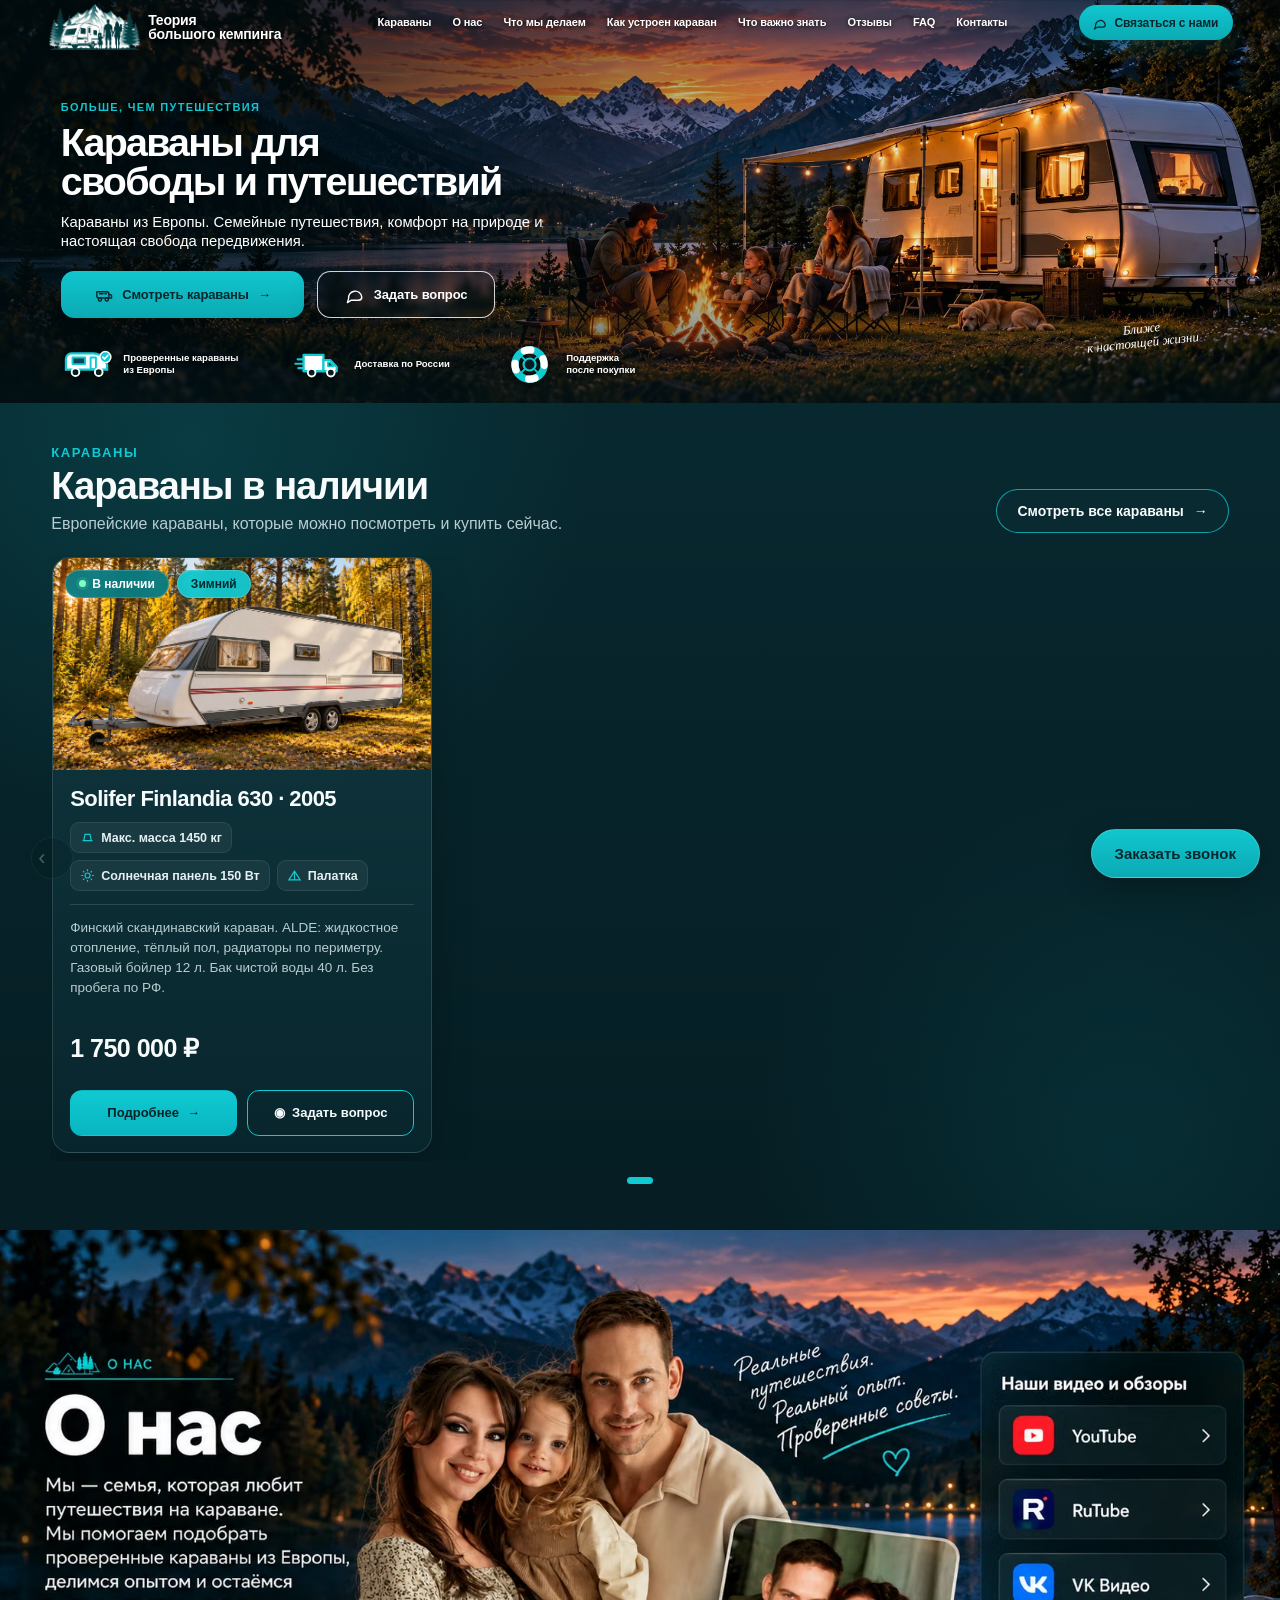
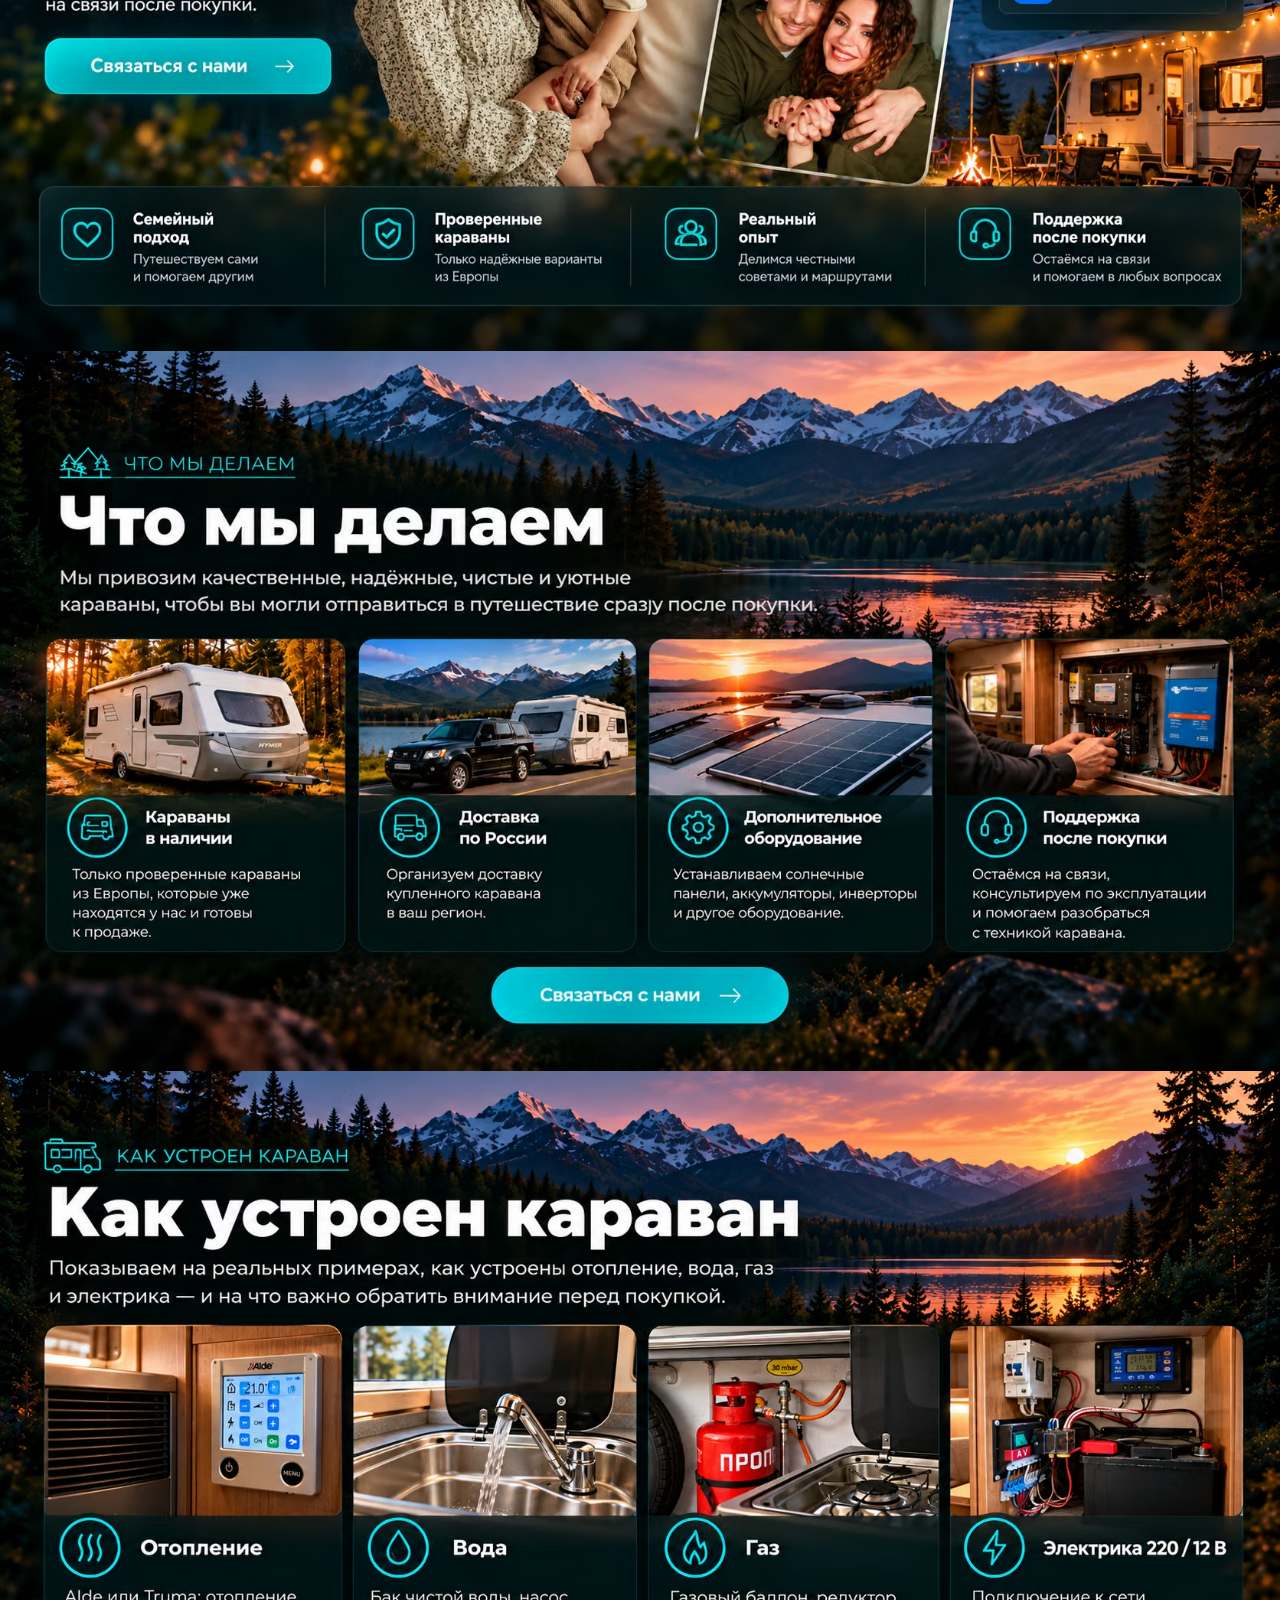
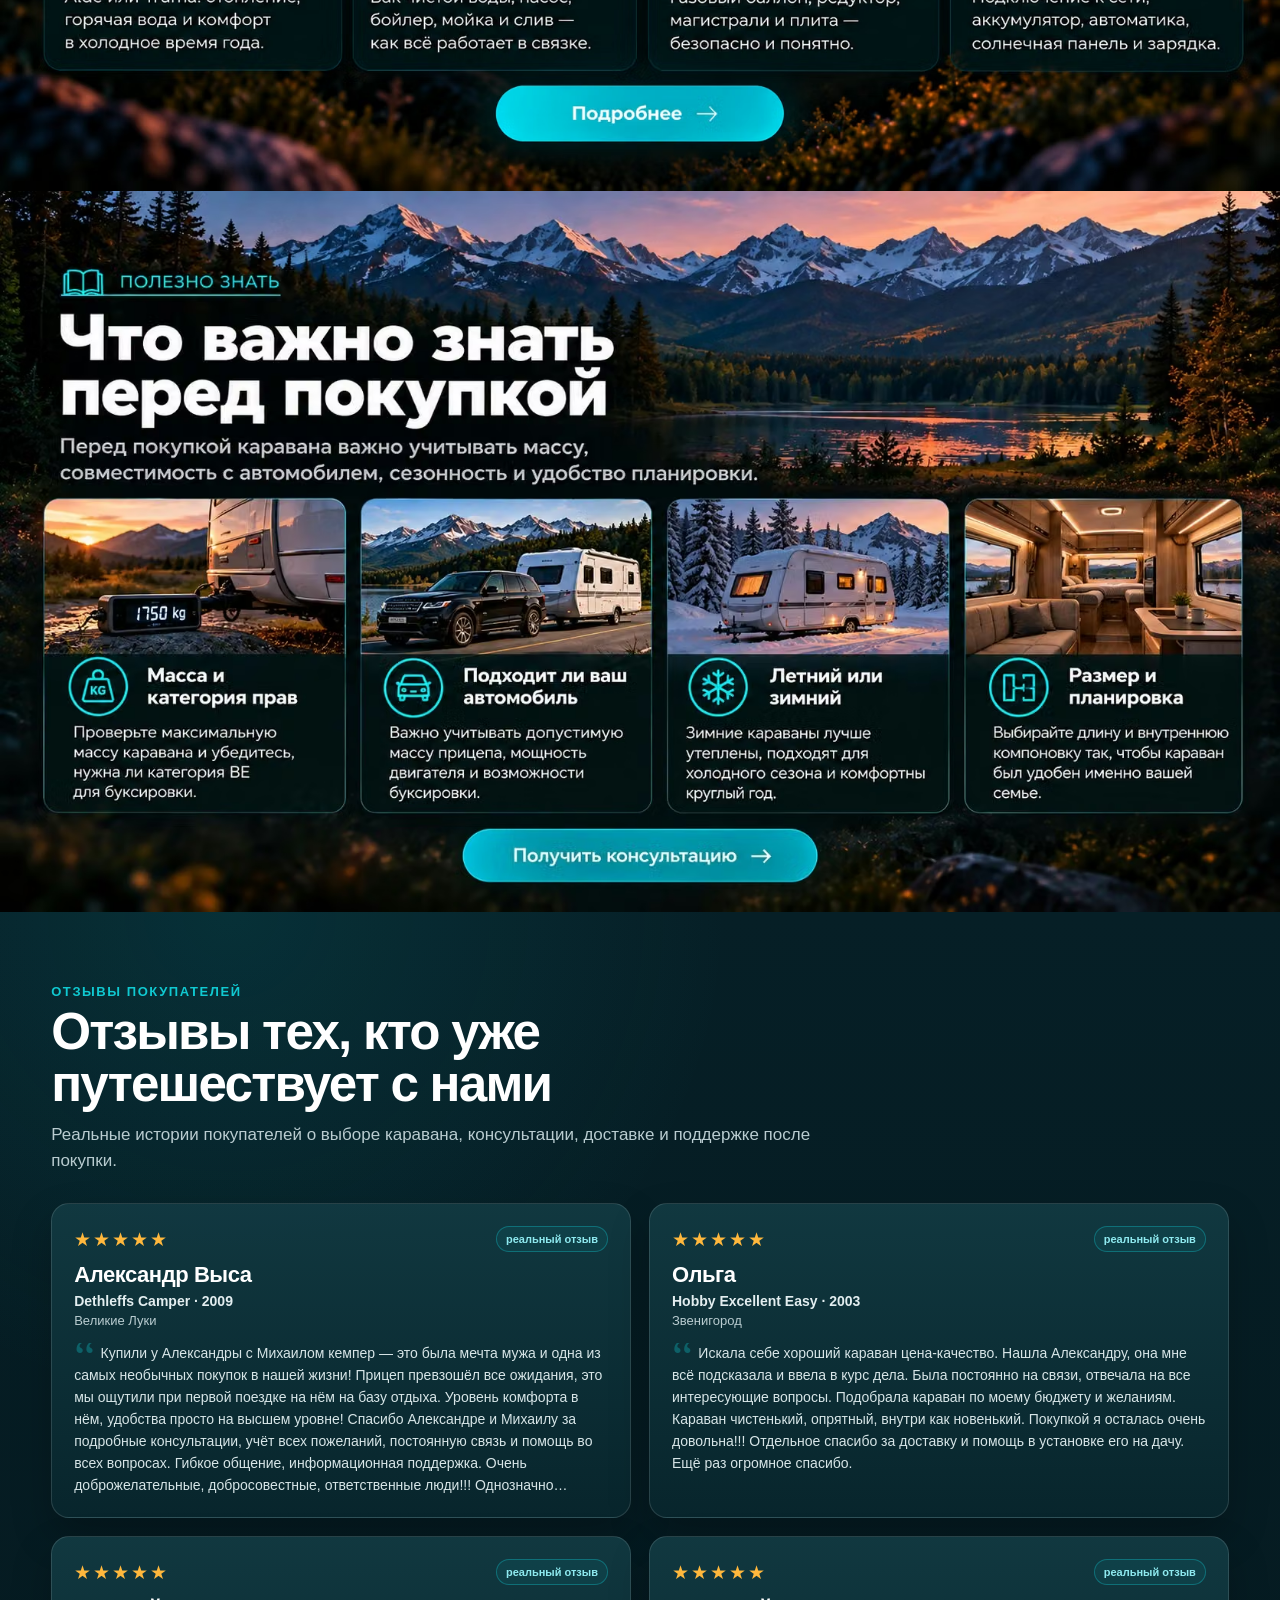
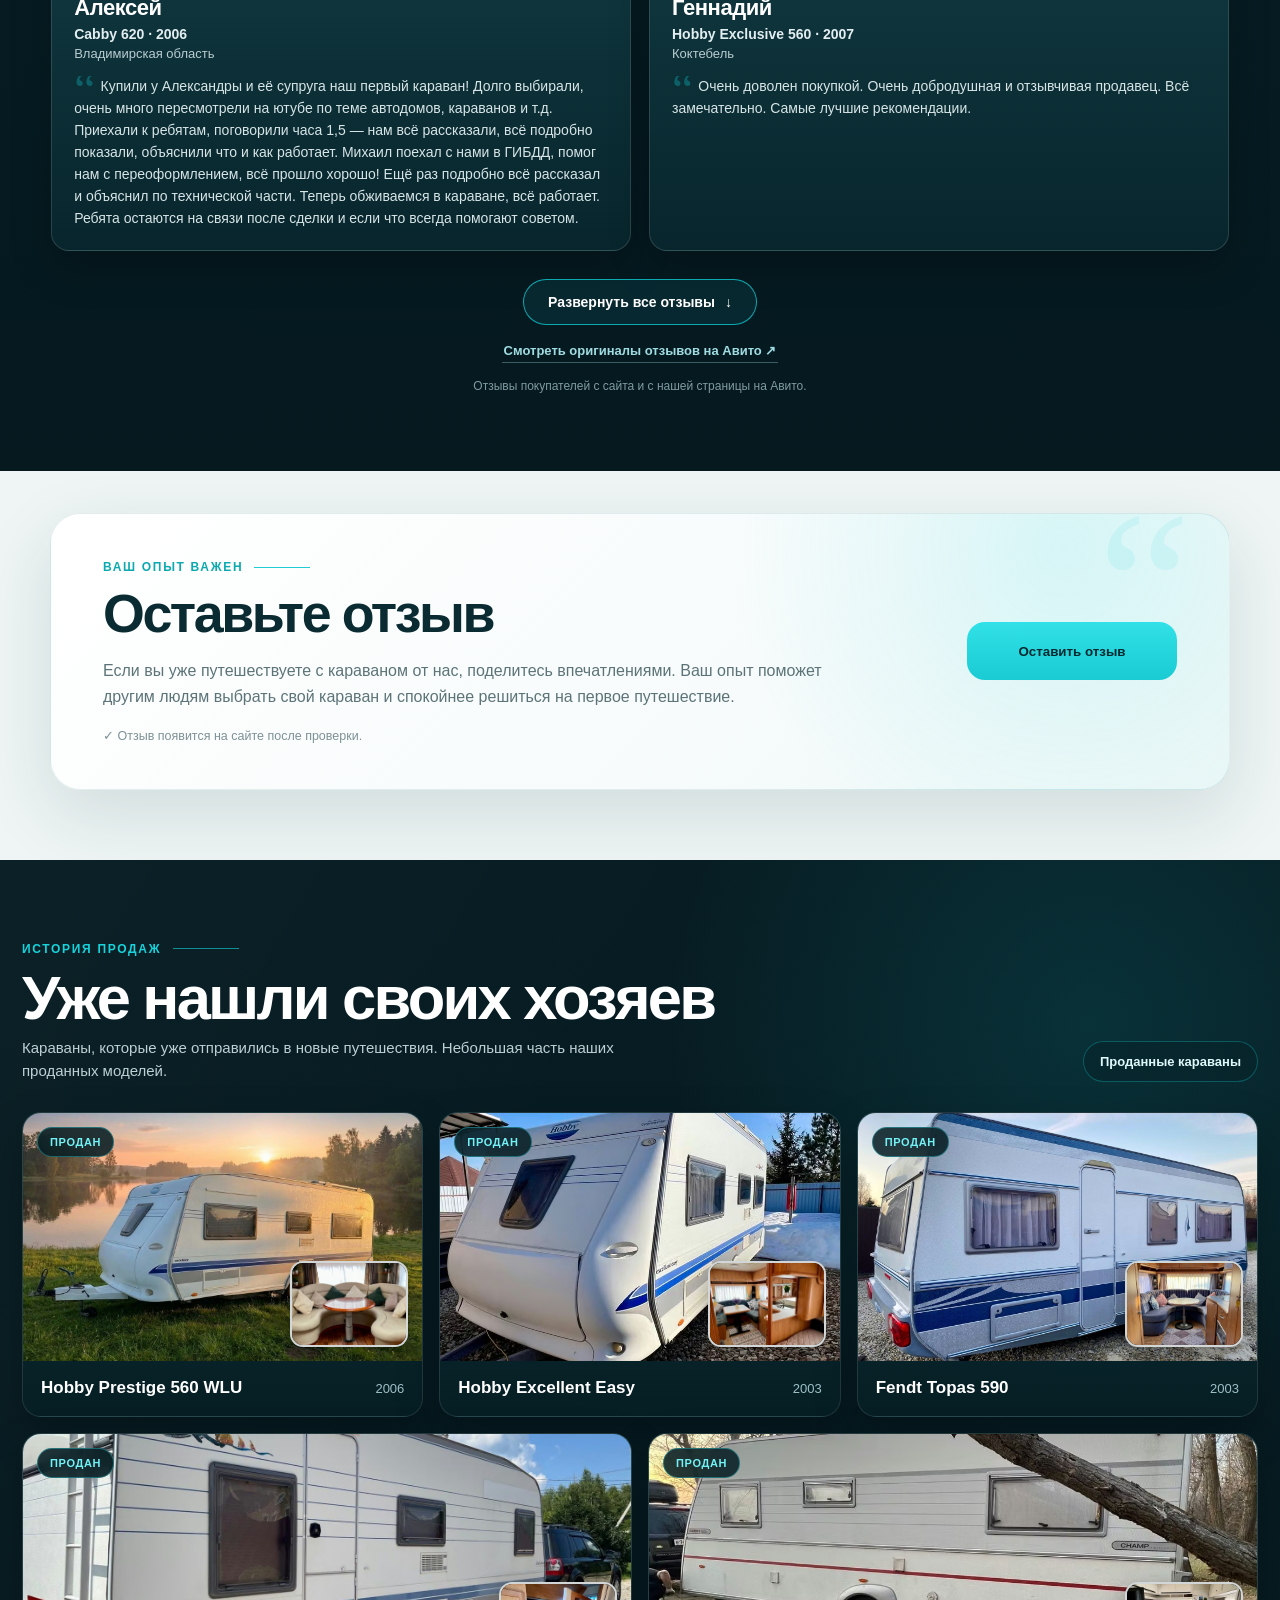
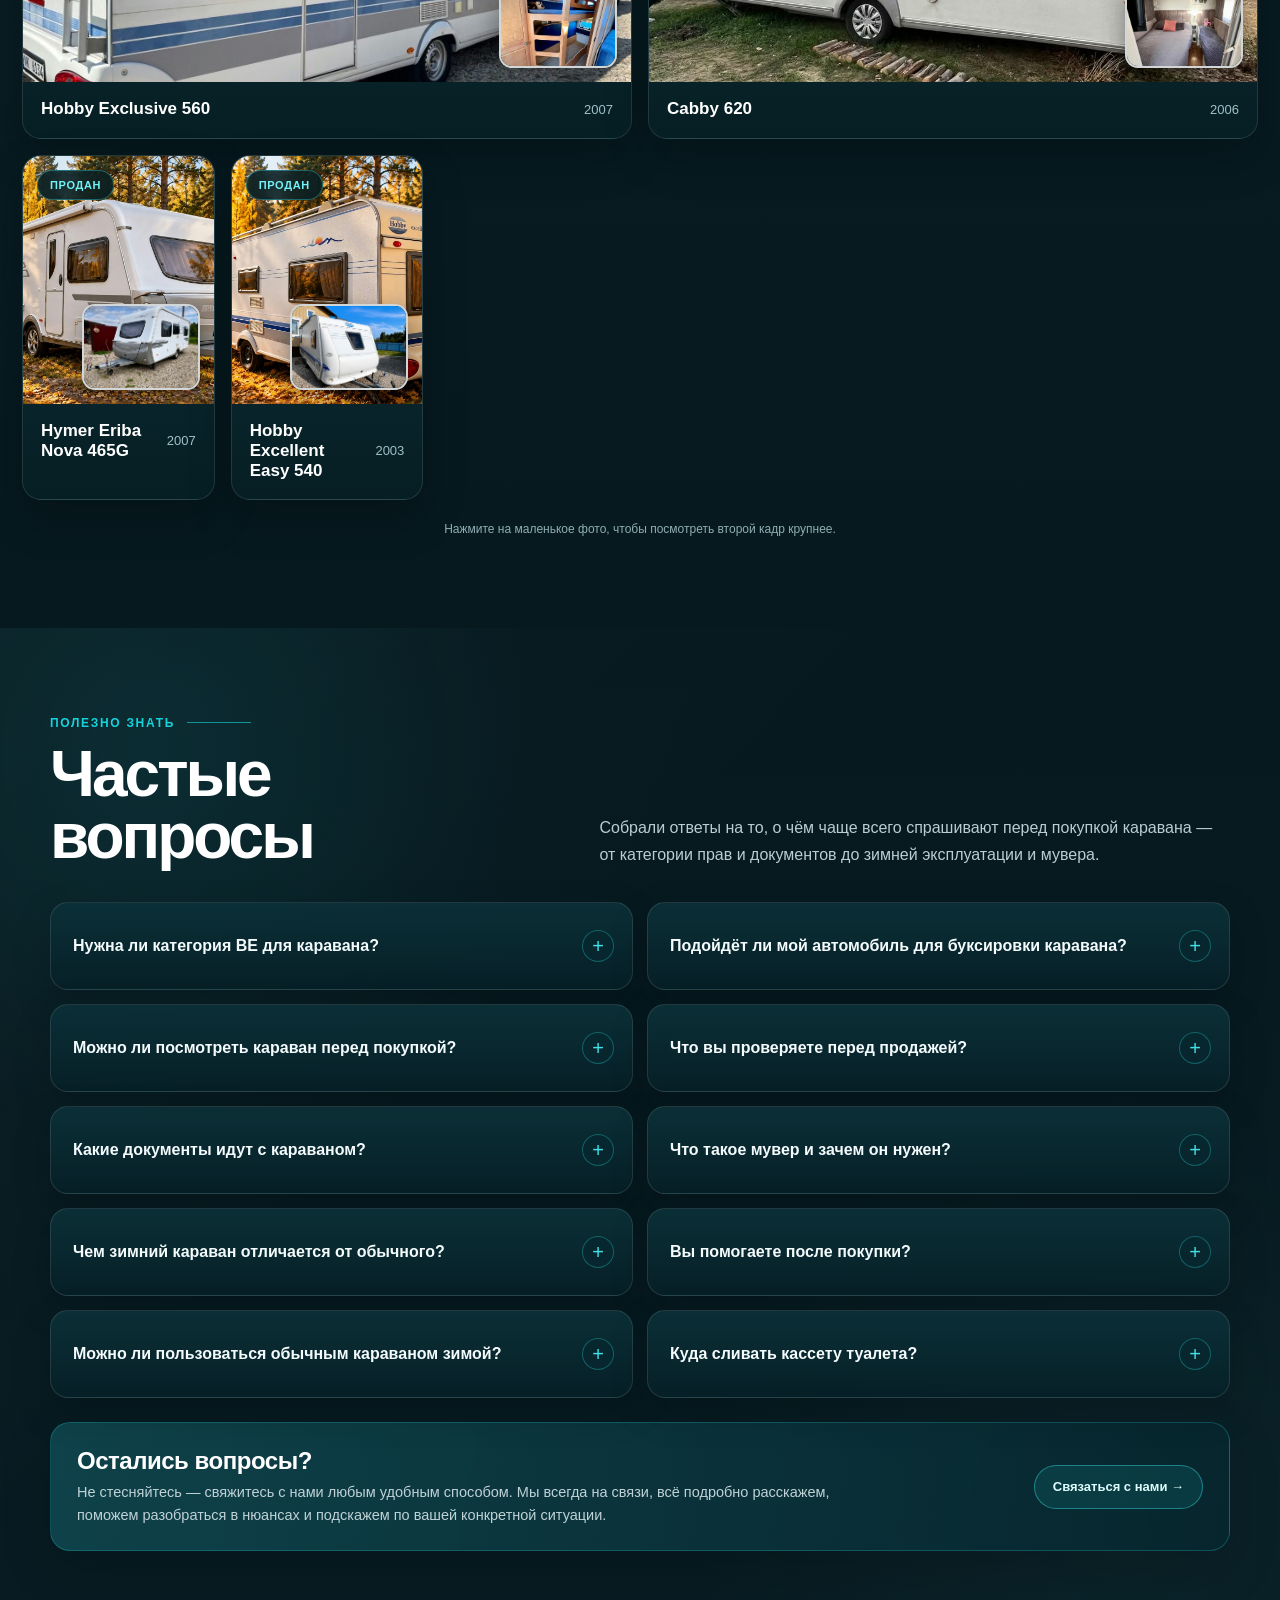
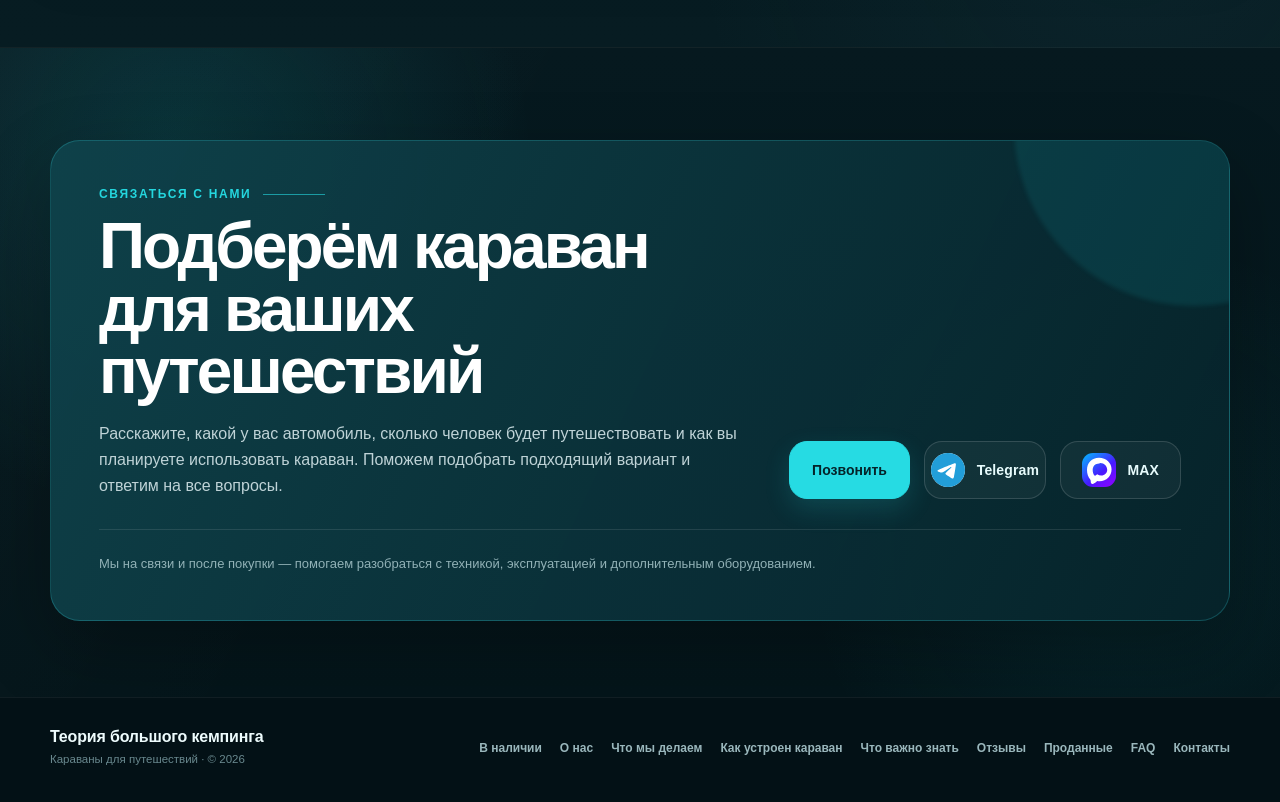
==== index.html @ f8da9018 "Show recently sold Hobby and Hymer in sold caravan gallery" ====
<!DOCTYPE html>

<html lang="ru">
<head>
  
<!-- Yandex.Metrika counter -->
<script type="text/javascript">
(function(m,e,t,r,i,k,a){
    m[i]=m[i]||function(){(m[i].a=m[i].a||[]).push(arguments)};
    m[i].l=1*new Date();
    for (var j = 0; j < document.scripts.length; j++) {
        if (document.scripts[j].src === r) { return; }
    }
    k=e.createElement(t);
    a=e.getElementsByTagName(t)[0];
    k.async=1;
    k.src=r;
    a.parentNode.insertBefore(k,a);
})(window, document, 'script',
'https://mc.webvisor.org/metrika/tag_ww.js?id=111944756', 'ym');

ym(111944756, 'init', {
    ssr: true,
    webvisor: true,
    clickmap: true,
    referrer: document.referrer,
    url: location.href,
    accurateTrackBounce: true,
    trackLinks: true
});
</script>
<noscript>
<div>
    <img src="https://mc.yandex.ru/watch/111944756"
         style="position:absolute; left:-9999px;" alt="" />
</div>
</noscript>
<!-- /Yandex.Metrika counter -->
<meta charset="utf-8"/>
<meta content="width=device-width, initial-scale=1" name="viewport"/>
<title>Теория большого кемпинга — караваны из Европы</title>
<style>

:root{
  --cyan:#11c6cf;
  --cyan-dark:#0baab3;
  --white:#ffffff;
  --ink:#06272d;
}
*{box-sizing:border-box}
html{scroll-behavior:smooth}
body{
  margin:0;
  background:#061b21;
  color:#fff;
  font-family:Arial,Helvetica,sans-serif;
}
.hero{
  position:relative;
  width:100%;
  aspect-ratio:1358/428;
  min-height:390px;
  overflow:hidden;
  background:
    linear-gradient(90deg,rgba(1,13,17,.73) 0%,rgba(1,13,17,.58) 28%,rgba(1,13,17,.24) 52%,rgba(1,13,17,.03) 76%),
    linear-gradient(180deg,rgba(1,12,16,.30) 0%,rgba(1,12,16,.01) 28%,rgba(1,12,16,.02) 69%,rgba(1,12,16,.60) 100%),
    url('assets-01/img_f44511586b824b17df58.avif') center 50% / cover no-repeat;
}
.hero::after{
  content:"";
  position:absolute;
  left:0;right:0;bottom:0;
  height:19%;
  pointer-events:none;
  background:linear-gradient(180deg,transparent,rgba(3,22,27,.36));
}
.stage{position:absolute;inset:0;z-index:1}

/* HEADER — geometry locked to the approved reference */
.brand{
  position:absolute;
  left:3.8%; top:1.1%;
  width:19.8%; height:11.2%;
  display:flex; align-items:center;
  gap:.65vw;
  text-decoration:none; color:#fff;
}
.brand img{
  width:36%; height:100%;
  object-fit:contain;
  flex:0 0 auto;
  filter:drop-shadow(0 1px 3px rgba(0,0,0,.35));
}
.brand-copy{
  display:flex; flex-direction:column;
  justify-content:center;
  font-size:1.02vw;
  line-height:1.03;
  font-weight:800;
  letter-spacing:-.015em;
  text-shadow:0 1px 4px rgba(0,0,0,.8);
  white-space:nowrap;
}
.nav{
  position:absolute;
  left:29.5%; top:2.55%;
  width:49.2%; height:6%;
  display:flex; align-items:center; justify-content:space-between;
  gap:1.2vw;
}
.nav a{
  color:#fff;
  text-decoration:none;
  font-size:.75vw;
  line-height:1;
  font-weight:700;
  white-space:nowrap;
  text-shadow:0 1px 4px rgba(0,0,0,.78);
}
.nav a:hover{color:var(--cyan)}
.top-contact{
  position:absolute;
  right:3.7%; top:1.3%;
  min-width:12.0%; height:8.7%;
  padding:0 1.2vw;
  border-radius:999px;
  display:flex; align-items:center; justify-content:center;
  gap:.55vw;
  background:linear-gradient(180deg,var(--cyan),var(--cyan-dark));
  color:var(--ink);
  text-decoration:none;
  font-size:.78vw;
  font-weight:800;
  box-shadow:0 5px 16px rgba(17,198,207,.18);
}
.top-contact svg{width:1.05vw;height:1.05vw;stroke:currentColor;fill:none;stroke-width:2.1}

/* COPY */
.kicker{
  position:absolute;
  left:4.75%; top:25.1%;
  color:var(--cyan);
  font-size:.86vw;
  font-weight:900;
  letter-spacing:.12em;
  text-transform:uppercase;
  text-shadow:0 1px 4px rgba(0,0,0,.6);
}
.title{
  position:absolute;
  left:4.75%; top:30.5%;
  width:43.8%;
  margin:0;
  color:#fff;
  font-size:3.08vw;
  line-height:.99;
  letter-spacing:-.045em;
  font-weight:900;
  text-shadow:0 2px 9px rgba(0,0,0,.53);
}
.subtitle{
  position:absolute;
  left:4.75%; top:52.7%;
  width:40.4%;
  margin:0;
  color:#fff;
  font-size:1.16vw;
  line-height:1.28;
  font-weight:500;
  text-shadow:0 1px 6px rgba(0,0,0,.78);
}
.actions{
  position:absolute;
  left:4.75%; top:67.3%;
  display:flex;
  align-items:center;
  gap:1.05vw;
}
.btn{
  height:11.9%; min-height:47px;
  display:flex; align-items:center; justify-content:center;
  gap:.72vw;
  border-radius:1.05vw;
  padding:0 1.45vw;
  font-size:.88vw;
  font-weight:800;
  text-decoration:none;
  white-space:nowrap;
}
.btn svg{width:1.50vw;height:1.50vw;stroke:currentColor;fill:none;stroke-width:1.75;stroke-linecap:round;stroke-linejoin:round}
.btn-primary{
  min-width:19.0vw;
  color:var(--ink);
  background:linear-gradient(180deg,var(--cyan),var(--cyan-dark));
  box-shadow:0 6px 17px rgba(17,198,207,.18);
}
.btn-secondary{
  min-width:13.9vw;
  color:#fff;
  border:1.5px solid rgba(255,255,255,.82);
  background:rgba(2,22,27,.22);
  backdrop-filter:blur(3px);
}

/* NOTE */
.note{
  position:absolute;
  right:4.25%; top:83.2%;
  transform:translateY(-50%) rotate(-6deg);
  width:13%;
  color:#fff;
  font-family:"Comic Sans MS","Segoe Print",cursive;
  font-style:italic;
  font-size:1.02vw;
  line-height:1.08;
  text-align:center;
  text-shadow:0 2px 6px rgba(0,0,0,.8);
}

/* BENEFITS — same visual language as approved mockup */
.perks{
  position:absolute;
  left:4.7%; bottom:4.7%;
  display:flex;
  align-items:center;
  gap:4.15vw;
  z-index:2;
}
.perk{
  display:flex;
  align-items:center;
  gap:.78vw;
}
.perk-icon{
  width:4.15vw; height:3.20vw;
  min-width:52px; min-height:40px;
  display:flex;
  align-items:center;
  justify-content:center;
  flex:0 0 auto;
}
.perk-icon img,.perk-icon svg{
  display:block;
  width:100%; height:100%;
  object-fit:contain;
  filter:drop-shadow(0 2px 5px rgba(0,0,0,.45));
}
.perk-text{
  color:#fff;
  font-size:.75vw;
  line-height:1.24;
  font-weight:700;
  white-space:nowrap;
  text-shadow:0 1px 5px rgba(0,0,0,.85);
}

/* Mobile is separate responsive composition, while preserving the same style. */
@media (max-width:900px){
  .hero{
    aspect-ratio:auto;
    min-height:720px;
    background:
      linear-gradient(90deg,rgba(1,13,17,.87) 0%,rgba(1,13,17,.72) 54%,rgba(1,13,17,.22) 100%),
      linear-gradient(180deg,rgba(1,12,16,.28),rgba(1,12,16,.05) 65%,rgba(1,12,16,.65)),
      url('assets-01/img_f44511586b824b17df58.avif') 68% center / auto 100% no-repeat;
  }
  .brand{left:5%;top:2%;width:59%;height:8%}
  .brand img{width:30%}
  .brand-copy{font-size:15px}
  .nav,.top-contact{display:none}
  .kicker{left:5%;top:18%;font-size:11px}
  .title{left:5%;top:23%;width:90%;font-size:42px;line-height:1.01}
  .subtitle{left:5%;top:42%;width:88%;font-size:16px;line-height:1.35}
  .actions{left:5%;top:56%;display:grid;gap:12px}
  .btn{width:300px;height:54px;border-radius:12px;font-size:14px}
  .btn svg{width:20px;height:20px}
  .perks,.note{display:none}
}


.stock-section{--bg:#08282f;--bg-deep:#051d23;--card:#10353d;--accent:#10c9d1;--accent-2:#08b5c0;--text:#f7fbfc;--muted:#b9ccd0;--line:rgba(255,255,255,.13);--radius:18px;position:relative;overflow:hidden;padding:42px 0 46px;background:radial-gradient(circle at 15% 5%,rgba(18,201,209,.12),transparent 30%),radial-gradient(circle at 88% 90%,rgba(18,201,209,.09),transparent 28%),linear-gradient(180deg,var(--bg),var(--bg-deep));color:var(--text)}
.stock-section .wrap{width:min(1380px,92vw);margin:0 auto}
.stock-section .section-head{display:flex;align-items:flex-end;justify-content:space-between;gap:24px;margin-bottom:22px}
.stock-section .eyebrow{font-size:13px;font-weight:800;letter-spacing:.12em;text-transform:uppercase;color:var(--accent);margin-bottom:6px}
.stock-section h2{margin:0;font-size:clamp(30px,3vw,46px);line-height:1.02;letter-spacing:-.03em}
.stock-section .section-subtitle{margin:9px 0 0;color:var(--muted);font-size:16px;max-width:700px}
.stock-section .all-link{display:inline-flex;align-items:center;gap:10px;padding:13px 20px;border:1px solid rgba(18,201,209,.75);border-radius:999px;color:var(--text);text-decoration:none;font-weight:700;font-size:14px;background:rgba(10,45,52,.65)}
.stock-section .carousel-shell{position:relative}
.stock-section .cards{display:grid;grid-auto-flow:column;grid-auto-columns:calc((100% - 36px)/3);gap:18px;overflow-x:auto;scroll-snap-type:x mandatory;scrollbar-width:none;padding:2px 1px 8px}
.stock-section .cards::-webkit-scrollbar{display:none}
.stock-section .card{min-width:0;scroll-snap-align:start;border:1px solid var(--line);background:linear-gradient(180deg,rgba(17,57,65,.98),rgba(8,38,45,.98));border-radius:var(--radius);overflow:hidden;box-shadow:0 18px 40px rgba(0,0,0,.22);display:flex;flex-direction:column}
.stock-section .photo{position:relative;aspect-ratio:16/9;background:#0a2026;overflow:hidden}
.stock-section .photo img{width:100%;height:100%;display:block;object-fit:cover}
.stock-section .badge-row{position:absolute;left:12px;top:12px;display:flex;gap:8px;flex-wrap:wrap}
.stock-section .badge{display:inline-flex;align-items:center;gap:6px;width:auto;min-width:max-content;white-space:nowrap;border-radius:999px;padding:7px 13px;font-size:12px;line-height:1;font-weight:800;background:rgba(6,123,130,.94);color:#fff;border:1px solid rgba(255,255,255,.18);backdrop-filter:blur(6px)}
.stock-section .badge.type-winter{background:rgba(18,201,209,.94);color:#042a30}
.stock-section .dot{width:7px;height:7px;border-radius:50%;background:#7dffbf;box-shadow:0 0 0 3px rgba(125,255,191,.12)}
.stock-section .body{min-width:0;padding:17px 17px 16px;display:flex;flex-direction:column;flex:1}
.stock-section .model{max-width:100%;overflow-wrap:anywhere;word-break:normal;font-size:22px;line-height:1.1;font-weight:850;letter-spacing:-.025em;margin:0 0 11px}
.stock-section .feature-strip{min-width:0;display:flex;flex-wrap:wrap;align-content:flex-start;gap:7px;margin:0 0 13px;min-height:69px}
.stock-section .feature{max-width:100%;overflow-wrap:anywhere;display:inline-flex;align-items:center;gap:6px;min-height:31px;padding:6px 9px;border-radius:9px;background:rgba(255,255,255,.055);border:1px solid rgba(255,255,255,.08);font-size:12.5px;font-weight:720;color:#e5f0f2;white-space:nowrap}
.stock-section .feature svg{width:15px;height:15px;stroke:var(--accent);stroke-width:1.9;fill:none;flex:0 0 auto}
.stock-section .template-text{max-width:100%;white-space:normal;overflow-wrap:anywhere;word-break:normal;margin:0 0 14px;padding-top:13px;border-top:1px solid var(--line);color:var(--muted);font-size:13.5px;line-height:1.48;min-height:116px}
.stock-section .price{font-size:25px;font-weight:900;letter-spacing:-.02em;margin:auto 0 15px}
.stock-section .actions{min-width:0;display:grid;grid-template-columns:1.15fr 1fr;gap:10px;position:static}
.stock-section .btn{min-width:0;max-width:100%;white-space:normal;text-align:center;min-height:44px;height:auto;border-radius:12px;border:1px solid var(--accent);padding:10px 12px;font-weight:800;font-size:13px;text-decoration:none;display:flex;align-items:center;justify-content:center;gap:8px}
.stock-section .btn.primary{background:linear-gradient(180deg,var(--accent),var(--accent-2));color:#052329;border-color:transparent}
.stock-section .btn.secondary{background:transparent;color:var(--text)}
.stock-section .nav{position:absolute;top:50%;transform:translateY(-50%);z-index:3;width:42px;height:42px;border-radius:50%;border:1px solid rgba(255,255,255,.18);background:rgba(5,28,34,.92);color:white;font-size:22px;display:grid;place-items:center;cursor:pointer;left:auto}
.stock-section .nav.prev{left:-20px}.stock-section .nav.next{right:-20px}.stock-section .nav:disabled{opacity:.28}
.stock-section .pager{display:flex;justify-content:center;gap:7px;margin-top:16px}.stock-section .pager span{width:7px;height:7px;border-radius:999px;background:rgba(255,255,255,.26)}.stock-section .pager span.active{width:26px;background:var(--accent)}
@media(max-width:980px){.stock-section .cards{grid-auto-columns:calc((100% - 18px)/2)}.stock-section .nav{display:none}}
@media(max-width:680px){.stock-section{padding:32px 0}.stock-section .section-head{align-items:flex-start;flex-direction:column}.stock-section .cards{grid-auto-columns:88%}.stock-section .template-text{min-height:auto}.stock-section .actions{grid-template-columns:1fr}}


/* BLOCK 03 — О нас: зафиксированный утверждённый дизайн */
.about-approved{
  position:relative;
  width:100%;
  background:#071c22;
  overflow:hidden;
}
.about-approved__visual{
  display:block;
  width:100%;
  height:auto;
}
.about-approved__link{
  position:absolute;
  display:block;
  border-radius:14px;
  text-indent:-9999px;
  overflow:hidden;
  z-index:2;
}
/* Координаты рассчитаны по утверждённому макету 1648×928 */
.about-approved__contact{
  left:3.5%;
  top:56.6%;
  width:22.2%;
  height:8.0%;
}
.about-approved__youtube{
  left:77.9%;
  top:24.3%;
  width:17.7%;
  height:8.5%;
}
.about-approved__rutube{
  left:77.9%;
  top:34.5%;
  width:17.7%;
  height:8.5%;
}
.about-approved__vk{
  left:77.9%;
  top:44.9%;
  width:17.7%;
  height:8.5%;
}
.about-approved__link:focus-visible{
  outline:3px solid #19d0d8;
  outline-offset:2px;
}
@media(max-width:700px){
  .about-approved{
    overflow-x:auto;
  }
  .about-approved__inner{
    min-width:980px;
    position:relative;
  }
}


/* BLOCK 04 — Что мы делаем: зафиксированный утверждённый дизайн */
.services-approved{
  position:relative;
  width:100%;
  background:#071c22;
  overflow:hidden;
}
.services-approved__inner{
  position:relative;
  width:100%;
}
.services-approved__visual{
  display:block;
  width:100%;
  height:auto;
}
.services-approved__contact{
  position:absolute;
  left:38.2%;
  top:84.4%;
  width:23.4%;
  height:7.7%;
  border-radius:999px;
  z-index:2;
  text-indent:-9999px;
  overflow:hidden;
}
.services-approved__contact:focus-visible{
  outline:3px solid #19d0d8;
  outline-offset:3px;
}
.services-approved__semantic{
  position:absolute;
  width:1px;
  height:1px;
  padding:0;
  margin:-1px;
  overflow:hidden;
  clip:rect(0,0,0,0);
  white-space:nowrap;
  border:0;
}
@media(max-width:700px){
  .services-approved{overflow-x:auto}
  .services-approved__inner{
    min-width:980px;
  }
}


/* BLOCK 05 — Как устроен караван: утверждённый визуальный дизайн */
.how-approved{
  position:relative;
  width:100%;
  background:#061b21;
  overflow:hidden;
}
.how-approved__inner{
  position:relative;
  width:100%;
}
.how-approved__visual{
  display:block;
  width:100%;
  height:auto;
}
.how-approved__more{
  position:absolute;
  left:38.1%;
  top:84.1%;
  width:23.8%;
  height:8.4%;
  border-radius:999px;
  z-index:3;
  text-indent:-9999px;
  overflow:hidden;
}
.how-approved__more:focus-visible{
  outline:3px solid #12cbd3;
  outline-offset:3px;
}
.how-approved__semantic{
  position:absolute;
  width:1px;
  height:1px;
  padding:0;
  margin:-1px;
  overflow:hidden;
  clip:rect(0,0,0,0);
  white-space:nowrap;
  border:0;
}
@media(max-width:700px){
  .how-approved{
    overflow-x:auto;
  }
  .how-approved__inner{
    min-width:980px;
  }
}


/* ===== Block 7: reviews ===== */
.reviews-section{
  --review-bg:#08282f;--review-card:#10353d;--review-accent:#10c9d1;--review-text:#f7fbfc;--review-muted:#b9ccd0;
  position:relative;overflow:hidden;padding:72px 0 78px;
  background:
    radial-gradient(circle at 18% 0%,rgba(16,201,209,.10),transparent 32%),
    linear-gradient(180deg,#061f26 0%,#05191f 100%);
}
.reviews-section .reviews-wrap{width:min(1380px,92vw);margin:0 auto}
.reviews-section .reviews-head{max-width:820px;margin-bottom:30px}
.reviews-section .reviews-eyebrow{font-size:13px;font-weight:800;letter-spacing:.12em;text-transform:uppercase;color:var(--review-accent);margin-bottom:7px}
.reviews-section h2{margin:0;font-size:clamp(34px,4vw,54px);line-height:1.02;letter-spacing:-.035em}
.reviews-section .reviews-subtitle{margin:12px 0 0;color:var(--review-muted);font-size:17px;line-height:1.5;max-width:780px}
.reviews-grid{display:grid;grid-template-columns:repeat(2,minmax(0,1fr));gap:18px}
.review-card{min-width:0;overflow:hidden;border-radius:18px;border:1px solid rgba(255,255,255,.13);background:linear-gradient(180deg,rgba(17,57,65,.98),rgba(8,38,45,.98));box-shadow:0 18px 40px rgba(0,0,0,.22);display:block}
.review-photo{display:none!important}
.review-photo img{display:none!important}
.review-photo:after{display:none!important}
.review-content{padding:22px 22px 20px;display:flex;flex-direction:column;min-width:0}
.review-topline{display:flex;align-items:center;justify-content:space-between;gap:12px;margin-bottom:11px}
.review-stars{color:#ffb83d;letter-spacing:2px;font-size:19px;white-space:nowrap}
.review-source{font-size:11px;font-weight:800;color:#8feaf0;border:1px solid rgba(16,201,209,.35);background:rgba(16,201,209,.07);border-radius:999px;padding:6px 9px;white-space:nowrap}
.review-person{font-size:22px;font-weight:850;line-height:1.12;letter-spacing:-.02em;margin:0 0 4px}
.review-model{font-size:14px;color:#e3eef0;font-weight:700;line-height:1.4;margin-bottom:2px}
.review-place{font-size:13px;color:var(--review-muted);margin-bottom:15px}
.review-text{position:relative;margin:0;color:#d7e5e7;font-size:14px;line-height:1.57;display:-webkit-box;-webkit-line-clamp:7;-webkit-box-orient:vertical;overflow:hidden}
.review-text:before{content:"“";font-size:48px;line-height:0;color:rgba(16,201,209,.32);vertical-align:-15px;margin-right:5px;font-family:Georgia,serif}
.reviews-section.expanded .review-text{-webkit-line-clamp:unset;display:block;overflow:visible}
.reviews-actions{display:flex;flex-direction:column;align-items:center;justify-content:center;gap:14px;margin-top:28px}
.reviews-more{appearance:none;border:1px solid rgba(16,201,209,.8);background:rgba(9,47,54,.72);color:#fff;border-radius:999px;padding:14px 24px;font:800 14px Arial,Helvetica,sans-serif;cursor:pointer;transition:.2s ease;display:inline-flex;align-items:center;gap:10px}
.reviews-more:hover{background:rgba(16,201,209,.13);transform:translateY(-1px)}
.reviews-more .chev{display:inline-block;transition:transform .2s ease}
.reviews-section.expanded .reviews-more .chev{transform:rotate(180deg)}

.reviews-avito{display:inline-flex;align-items:center;gap:7px;color:#9fdce1;font-size:13px;font-weight:700;text-decoration:none;padding:4px 2px;border-bottom:1px solid rgba(159,220,225,.35);transition:.2s ease}
.reviews-avito:hover{color:#d8f9fb;border-bottom-color:rgba(216,249,251,.8);transform:translateY(-1px)}
.reviews-avito.is-placeholder{opacity:.82;cursor:default}
.reviews-proof{margin-top:16px;text-align:center;color:#7f9ba0;font-size:12px}
@media(max-width:980px){.reviews-grid{grid-template-columns:1fr}}
@media(max-width:680px){
  .reviews-section{padding:52px 0 58px}.reviews-section .reviews-wrap{width:min(92vw,1380px)}
  .review-content{padding:18px}.review-person{font-size:20px}.review-text{font-size:13.5px;-webkit-line-clamp:6}
  .reviews-section h2{font-size:36px}.reviews-section .reviews-subtitle{font-size:15px}
}


/* BLOCK 08 — Уже нашли своих хозяев */
.sold-section{position:relative;padding:82px 0 92px;overflow:hidden;background:radial-gradient(circle at 85% 12%,rgba(17,198,207,.12),transparent 26%),linear-gradient(180deg,#071d23 0%,#06191f 100%)}
.sold-section:before{content:"";position:absolute;inset:0;pointer-events:none;background:linear-gradient(120deg,rgba(255,255,255,.018),transparent 36%)}
.sold-wrap{position:relative;z-index:1;width:min(1280px,calc(100% - 44px));margin:0 auto}
.sold-kicker{display:flex;align-items:center;gap:12px;color:#16d3dc;font-size:12px;font-weight:800;letter-spacing:.14em;text-transform:uppercase;margin-bottom:12px}.sold-kicker:after{content:"";width:66px;height:1px;background:#16d3dc;opacity:.62}
.sold-head{display:flex;align-items:flex-end;justify-content:space-between;gap:30px;margin-bottom:30px}.sold-head h2{margin:0 0 8px;font-size:clamp(38px,4.8vw,62px);line-height:.98;letter-spacing:-.045em}.sold-head p{margin:0;color:#bdd0d4;max-width:610px;font-size:15px;line-height:1.55}
.sold-count{flex:0 0 auto;padding:12px 16px;border-radius:999px;border:1px solid rgba(22,211,220,.30);background:rgba(7,36,43,.62);color:#dff9fb;font-size:13px;font-weight:700}
.sold-grid{display:grid;grid-template-columns:repeat(6,minmax(0,1fr));gap:16px}.sold-card{min-width:0;overflow:hidden;border:1px solid rgba(255,255,255,.11);border-radius:19px;background:linear-gradient(180deg,rgba(14,50,58,.96),rgba(6,31,37,.98));box-shadow:0 18px 44px rgba(0,0,0,.23)}
.sold-card:nth-child(1),.sold-card:nth-child(2),.sold-card:nth-child(3){grid-column:span 2}.sold-card:nth-child(4),.sold-card:nth-child(5){grid-column:span 3}
.sold-media{position:relative;height:248px;overflow:hidden;background:#061a20}.sold-main{display:block;width:100%;height:100%;object-fit:cover;transition:transform .4s ease,opacity .25s ease}.sold-card:hover .sold-main{transform:scale(1.018)}
.sold-badge{position:absolute;top:14px;left:14px;z-index:3;padding:8px 12px;border-radius:999px;background:rgba(5,28,34,.86);border:1px solid rgba(47,228,236,.36);backdrop-filter:blur(9px);color:#72f2f6;font-size:11px;font-weight:900;letter-spacing:.06em;text-transform:uppercase}
.sold-thumb{position:absolute;right:14px;bottom:14px;z-index:4;width:118px;height:86px;padding:0;overflow:hidden;border-radius:13px;border:2px solid rgba(255,255,255,.82);background:#071d22;cursor:pointer;box-shadow:0 9px 26px rgba(0,0,0,.38)}.sold-thumb img{display:block;width:100%;height:100%;object-fit:cover}.sold-thumb span{position:absolute;left:7px;bottom:6px;padding:4px 7px;border-radius:999px;background:rgba(3,18,22,.78);color:#fff;font-size:9px;font-weight:800}
.sold-info{padding:17px 18px 18px;display:flex;align-items:center;justify-content:space-between;gap:14px}.sold-info h3{margin:0;font-size:17px;line-height:1.18}.sold-year{color:#9fc1c6;font-size:13px;white-space:nowrap}.sold-note{margin-top:22px;text-align:center;color:#8faeb3;font-size:12px}
@media(max-width:1000px){.sold-grid{grid-template-columns:repeat(2,minmax(0,1fr))}.sold-card:nth-child(n){grid-column:auto}.sold-card:last-child{grid-column:1/-1;max-width:620px;width:100%;justify-self:center}}
@media(max-width:680px){.sold-section{padding:62px 0 70px}.sold-wrap{width:min(100% - 28px,1280px)}.sold-head{display:block}.sold-count{display:inline-flex;margin-top:18px}.sold-grid{grid-template-columns:1fr}.sold-card:last-child{grid-column:auto;max-width:none}.sold-media{height:235px}.sold-thumb{width:108px;height:78px}}


/* BLOCK 09 — FAQ */
.faq-section{
  position:relative;
  padding:88px 0 96px;
  overflow:hidden;
  background:
    radial-gradient(circle at 12% 12%,rgba(24,208,216,.09),transparent 27%),
    radial-gradient(circle at 88% 88%,rgba(45,112,125,.09),transparent 30%),
    linear-gradient(180deg,#06191f 0%,#071c22 100%);
}
.faq-section:before{
  content:"";
  position:absolute;inset:0;
  pointer-events:none;
  background:linear-gradient(135deg,rgba(255,255,255,.018),transparent 42%);
}
.faq-wrap{
  position:relative;z-index:1;
  width:min(1180px,calc(100% - 44px));
  margin:0 auto;
}
.faq-intro{
  display:grid;
  grid-template-columns:minmax(0,.88fr) minmax(0,1.12fr);
  gap:54px;
  align-items:end;
  margin-bottom:34px;
}
.faq-kicker{
  display:flex;align-items:center;gap:12px;
  margin-bottom:13px;
  color:#16d3dc;
  font-size:12px;font-weight:800;
  letter-spacing:.14em;text-transform:uppercase;
}
.faq-kicker:after{content:"";width:64px;height:1px;background:#16d3dc;opacity:.62}
.faq-intro h2{
  margin:0;
  max-width:650px;
  font-size:clamp(40px,5vw,66px);
  line-height:.98;
  letter-spacing:-.047em;
}
.faq-intro p{
  margin:0;
  max-width:620px;
  color:#b8ced2;
  font-size:16px;
  line-height:1.65;
}
.faq-list{
  display:grid;
  grid-template-columns:repeat(2,minmax(0,1fr));
  gap:14px;
  align-items:stretch;
}
.faq-item{
  overflow:hidden;
  min-height:86px;
  border:1px solid rgba(255,255,255,.11);
  border-radius:18px;
  background:linear-gradient(180deg,rgba(12,49,57,.91),rgba(7,32,39,.94));
  box-shadow:0 14px 38px rgba(0,0,0,.18);
  transition:border-color .2s ease,background .2s ease,transform .2s ease;
}
.faq-item:hover{border-color:rgba(37,216,224,.24)}
.faq-item[open]{
  min-height:0;
  border-color:rgba(37,216,224,.30);
  background:linear-gradient(180deg,rgba(14,56,65,.97),rgba(7,35,41,.98));
}
.faq-item summary{
  list-style:none;
  position:relative;
  cursor:pointer;
  box-sizing:border-box;
  min-height:86px;
  display:flex;
  align-items:center;
  padding:18px 62px 18px 22px;
  color:#f4fbfc;
  font-size:16px;
  font-weight:760;
  line-height:1.35;
  outline:none;
}
.faq-item summary::-webkit-details-marker{display:none}
.faq-item summary:after{
  content:"+";
  position:absolute;
  right:18px;top:50%;
  width:30px;height:30px;
  transform:translateY(-50%);
  display:grid;place-items:center;
  border:1px solid rgba(39,219,226,.32);
  border-radius:50%;
  color:#42e0e6;
  background:rgba(8,40,47,.72);
  font-size:20px;font-weight:400;
  transition:transform .22s ease,background .22s ease;
}
.faq-item[open] summary:after{
  content:"−";
  background:rgba(28,188,197,.13);
}
.faq-answer{
  padding:0 22px 22px;
  color:#bfd0d4;
  font-size:14.5px;
  line-height:1.68;
}
.faq-answer p{margin:0 0 11px}
.faq-answer p:last-child{margin-bottom:0}
.faq-answer strong{color:#f3fbfc;font-weight:720}
.faq-answer ul{margin:10px 0 0 20px;padding:0}
.faq-answer li{margin:5px 0}
.faq-contact{
  margin-top:24px;
  display:grid;
  grid-template-columns:minmax(0,1fr) auto;
  gap:28px;
  align-items:center;
  padding:24px 26px;
  border:1px solid rgba(39,219,226,.24);
  border-radius:20px;
  background:
    linear-gradient(100deg,rgba(16,69,78,.92),rgba(7,38,45,.95));
  box-shadow:0 18px 50px rgba(0,0,0,.18);
}
.faq-contact h3{margin:0 0 6px;font-size:24px;letter-spacing:-.02em}
.faq-contact p{margin:0;color:#bfd2d6;font-size:14.5px;line-height:1.55;max-width:760px}
.faq-contact a{
  display:inline-flex;align-items:center;justify-content:center;
  min-height:44px;padding:0 18px;
  border-radius:999px;
  border:1px solid rgba(58,228,234,.42);
  background:rgba(28,198,207,.12);
  color:#ddfbfc;
  font-weight:780;font-size:13px;text-decoration:none;
  white-space:nowrap;
  transition:transform .2s ease,background .2s ease,border-color .2s ease;
}
.faq-contact a:hover{
  transform:translateY(-1px);
  background:rgba(28,198,207,.19);
  border-color:rgba(58,228,234,.68);
}
@media(max-width:900px){
  .faq-intro{grid-template-columns:1fr;gap:18px}
  .faq-list{grid-template-columns:1fr}
}
@media(max-width:620px){
  .faq-section{padding:66px 0 72px}
  .faq-wrap{width:min(100% - 28px,1180px)}
  .faq-item{min-height:76px}
  .faq-item summary{min-height:76px;padding:16px 56px 16px 18px;font-size:15px}
  .faq-answer{padding:0 18px 20px;font-size:14px}
  .faq-contact{grid-template-columns:1fr;padding:21px 19px;gap:18px}
  .faq-contact a{width:100%}
}



/* BLOCK 10 — Контакты + footer */
.contacts-section{
  position:relative;
  overflow:hidden;
  padding:92px 0 76px;
  background:
    radial-gradient(circle at 14% 18%,rgba(17,198,207,.15),transparent 29%),
    radial-gradient(circle at 88% 78%,rgba(17,198,207,.08),transparent 26%),
    linear-gradient(180deg,#06191f 0%,#04151a 100%);
  border-top:1px solid rgba(255,255,255,.06);
}
.contacts-section:before{
  content:"";
  position:absolute;inset:0;
  pointer-events:none;
  background:linear-gradient(118deg,rgba(255,255,255,.018),transparent 38%);
}
.contacts-wrap{
  position:relative;z-index:1;
  width:min(1180px,calc(100% - 44px));
  margin:0 auto;
}
.contacts-card{
  position:relative;
  overflow:hidden;
  padding:46px 48px;
  border:1px solid rgba(55,220,228,.23);
  border-radius:30px;
  background:
    linear-gradient(115deg,rgba(15,66,75,.95),rgba(6,35,42,.97));
  box-shadow:0 28px 72px rgba(0,0,0,.26);
}
.contacts-card:after{
  content:"";
  position:absolute;
  width:360px;height:360px;
  right:-145px;top:-195px;
  border-radius:50%;
  background:rgba(25,210,219,.10);
  filter:blur(2px);
  pointer-events:none;
}
.contacts-kicker{
  display:flex;align-items:center;gap:12px;
  margin-bottom:14px;
  color:#24d7df;
  font-size:12px;font-weight:800;
  letter-spacing:.14em;text-transform:uppercase;
}
.contacts-kicker:after{content:"";width:62px;height:1px;background:#24d7df;opacity:.62}
.contacts-grid{
  display:grid;
  grid-template-columns:minmax(0,1.24fr) minmax(320px,.76fr);
  gap:50px;
  align-items:end;
}
.contacts-copy h2{
  margin:0 0 18px;
  max-width:790px;
  font-size:clamp(40px,5vw,68px);
  line-height:.98;
  letter-spacing:-.045em;
}
.contacts-copy>p{
  margin:0;
  max-width:720px;
  color:#bfd3d7;
  font-size:16px;
  line-height:1.62;
}
.contacts-actions{
  display:grid;
  gap:12px;
}
.contact-btn{
  min-height:58px;
  padding:0 20px;
  display:flex;
  align-items:center;
  justify-content:center;
  gap:12px;
  border-radius:18px;
  text-decoration:none;
  font-size:14px;
  font-weight:800;
  transition:transform .2s ease,border-color .2s ease,background .2s ease,box-shadow .2s ease;
  position:relative;
  overflow:hidden;
}
.contact-btn strong{font-size:14px;font-weight:800;letter-spacing:.01em}
.contact-btn .btn-icon{
  width:34px;height:34px;border-radius:999px;
  display:inline-flex;align-items:center;justify-content:center;
  flex:0 0 34px;
}
.contact-btn .btn-icon svg{width:18px;height:18px;display:block}
.contact-btn.primary{
  color:#05242a;
  background:#26dbe3;
  border:1px solid #26dbe3;
  box-shadow:0 10px 26px rgba(38,219,227,.16);
}
.contact-btn.primary .btn-icon{background:rgba(255,255,255,.72); color:#07353b}
.contact-btn.secondary{
  color:#e7fbfc;
  background:rgba(255,255,255,.045);
  border:1px solid rgba(255,255,255,.14);
}
.contact-btn.secondary:hover{border-color:rgba(53,221,228,.45);background:rgba(21,157,166,.11)}
.contact-btn.telegram .btn-icon{
  background:linear-gradient(135deg,#38bff2,#1b8fd6);
  color:#fff;
  box-shadow:0 8px 18px rgba(35,158,217,.22);
}
.contact-btn.avito .btn-icon{
  background:rgba(255,255,255,.92);
  box-shadow:0 8px 18px rgba(0,0,0,.14);
}
.contact-btn.max .btn-icon{
  background:linear-gradient(135deg,#3b91f5,#5965de);
  color:#fff;
  box-shadow:0 8px 18px rgba(49,117,227,.22);
}
.contact-btn.max .max-mark{
  font-size:10px;
  font-weight:900;
  letter-spacing:-.045em;
  line-height:1;
}
.avito-mark{position:relative;width:18px;height:18px;display:block}
.avito-mark i{position:absolute;display:block;border-radius:50%}
.avito-mark i:nth-child(1){width:10px;height:10px;left:0;top:4px;background:#5a5bff}
.avito-mark i:nth-child(2){width:10px;height:10px;right:0;top:4px;background:#e43f3a}
.avito-mark i:nth-child(3){width:12px;height:12px;left:4px;top:0;background:#26c26a}
.avito-mark i:nth-child(4){width:8px;height:8px;left:5px;bottom:0;background:#00a6ff}
.contact-btn:hover{transform:translateY(-2px)}
.contacts-aftercare{
  position:relative;z-index:1;
  margin-top:30px;
  padding-top:24px;
  border-top:1px solid rgba(255,255,255,.10);
  color:#91b1b6;
  font-size:13px;
  line-height:1.55;
}
.site-footer{
  background:#031116;
  border-top:1px solid rgba(255,255,255,.055);
  padding:30px 0 34px;
}
.footer-wrap{
  width:min(1180px,calc(100% - 44px));
  margin:0 auto;
  display:grid;
  grid-template-columns:1fr auto;
  gap:28px;
  align-items:center;
}
.footer-brand{font-size:16px;font-weight:850;letter-spacing:-.01em;color:#eefcfd}
.footer-meta{margin-top:5px;color:#69888e;font-size:11.5px;line-height:1.45}
.footer-nav{display:flex;align-items:center;justify-content:flex-end;flex-wrap:wrap;gap:8px 18px}
.footer-nav a{color:#9ab7bc;text-decoration:none;font-size:12px;font-weight:650;transition:color .2s ease}
.footer-nav a:hover{color:#e8fbfc}
@media(max-width:850px){
  .contacts-card{padding:36px 30px}
  .contacts-grid{grid-template-columns:1fr;gap:30px;align-items:stretch}
  .contacts-actions{grid-template-columns:repeat(3,minmax(0,1fr))}
  .contact-btn{min-height:64px;align-items:center;justify-content:center;flex-direction:row;gap:0}
  .footer-wrap{grid-template-columns:1fr;gap:18px}
  .footer-nav{justify-content:flex-start}
}
@media(max-width:620px){
  .contacts-section{padding:66px 0 58px}
  .contacts-wrap,.footer-wrap{width:min(100% - 28px,1180px)}
  .contacts-card{padding:27px 20px;border-radius:22px}
  .contacts-copy h2{font-size:38px}
  .contacts-copy>p{font-size:14.5px}
  .contacts-actions{grid-template-columns:1fr}
  .contact-btn{min-height:52px;flex-direction:row;align-items:center;justify-content:center}
  .site-footer{padding:25px 0 29px}
  .footer-nav{gap:9px 15px}
}


/* ===== MOBILE REBUILD: first five blocks + reviews ===== */
.mobile-only{display:none}
@media(max-width:700px){
  html,body{max-width:100%;overflow-x:hidden}
  body{background:#06191f}

  /* 01 Hero — true phone layout, no desktop slice */
  .hero{
    width:100%; min-height:720px; aspect-ratio:auto; overflow:hidden;
    /* keep the existing hero image; only normalize its phone geometry */
    background-position:68% center!important;
    background-size:auto 100%!important;
    background-repeat:no-repeat!important;
  }
  .hero .stage{inset:0;min-height:720px}
  .hero .brand{left:18px;top:14px;width:260px;height:62px;gap:9px}
  .hero .brand img{width:72px;height:auto}
  .hero .brand-copy{font-size:14px;line-height:1.05}
  .hero .nav,.hero .top-contact,.hero .note,.hero .perks{display:none!important}
  .hero .kicker{left:18px;top:135px;font-size:11px}
  .hero .title{left:18px;top:176px;width:calc(100% - 36px);font-size:42px;line-height:1.01}
  .hero .subtitle{left:18px;top:322px;width:calc(100% - 36px);font-size:16px;line-height:1.42}
  .hero .actions{left:18px;right:18px;top:444px;width:auto;display:grid;gap:11px}
  .hero .btn{width:100%;min-width:0;height:54px;border-radius:13px;font-size:14px;padding:0 16px}
  .hero .btn svg{width:20px;height:20px}

  /* 02 Stock — full-width cards instead of a clipped horizontal desktop carousel */
  .stock-section{padding:48px 0 54px;overflow:hidden}
  .stock-section .wrap{width:calc(100% - 28px);margin:0 auto}
  .stock-section .section-head{display:block;margin-bottom:20px}
  .stock-section .section-head>div{width:100%}
  .stock-section .section-head h2{font-size:36px;line-height:1.02}
  .stock-section .section-subtitle{font-size:14.5px;line-height:1.5}
  .stock-section .all-link{margin-top:16px;width:100%;justify-content:center}
  .stock-section .carousel-shell{width:100%;overflow:visible}
  .stock-section .cards{
    display:grid;grid-auto-flow:row;grid-template-columns:1fr;grid-auto-columns:auto;
    gap:16px;overflow:visible;scroll-snap-type:none;padding:0;width:100%;
  }
  .stock-section .card{width:100%;min-width:0;scroll-snap-align:none}
  .stock-section .nav,.stock-section .pager{display:none!important}
  .stock-section .card-title{font-size:21px}
  .stock-section .template-text{min-height:0}
  .stock-section .actions{grid-template-columns:1fr 1fr}

  /* 03–05: desktop pre-rendered 1672px layouts are replaced by real phone layouts */
  .about-approved,.services-approved,.how-approved{overflow:hidden!important}
  .about-approved__inner,.services-approved__inner,.how-approved__inner{min-width:0!important;width:100%!important}
  .about-approved__visual,.about-approved__link,
  .services-approved__visual,.services-approved__contact,.services-approved__semantic,
  .how-approved__visual,.how-approved__more,.how-approved__semantic{display:none!important}
  .mobile-only{display:block}

  .mobile-section{
    position:relative;padding:56px 14px 62px;color:#f7fbfc;
    background:
      radial-gradient(circle at 90% 10%,rgba(18,201,209,.10),transparent 30%),
      linear-gradient(180deg,#071d23,#06181e);
  }
  .mobile-section__inner{width:100%;max-width:520px;margin:0 auto}
  .mobile-kicker{color:#22d7df;font-size:11px;font-weight:850;letter-spacing:.13em;text-transform:uppercase;margin-bottom:10px}
  .mobile-section h2{margin:0 0 13px;font-size:38px;line-height:1.02;letter-spacing:-.04em}
  .mobile-section .lead{margin:0;color:#c1d2d5;font-size:15px;line-height:1.58}
  .mobile-hero-photo{width:100%;height:330px;object-fit:cover;object-position:50% 48%;display:block;border-radius:20px;margin:22px 0;border:1px solid rgba(255,255,255,.12);box-shadow:0 18px 44px rgba(0,0,0,.28)}
  .mobile-facts{display:grid;grid-template-columns:1fr 1fr;gap:10px;margin:22px 0}
  .mobile-fact,.mobile-card{border:1px solid rgba(255,255,255,.11);background:linear-gradient(180deg,rgba(16,55,63,.92),rgba(7,34,41,.95));border-radius:17px}
  .mobile-fact{padding:14px 13px;color:#dcebed;font-size:13px;line-height:1.35;font-weight:750}
  .mobile-fact:before{content:"";display:block;width:22px;height:3px;border-radius:99px;background:#1fd2da;margin-bottom:10px}
  .mobile-cta{display:flex;align-items:center;justify-content:center;min-height:52px;border-radius:14px;background:linear-gradient(180deg,#26dbe3,#10bcc6);color:#05252a;text-decoration:none;font-weight:850;margin-top:18px}
  .mobile-social{display:grid;grid-template-columns:1fr 1fr;gap:10px;margin-top:10px}
  .mobile-social a{display:flex;align-items:center;justify-content:center;min-height:46px;border:1px solid rgba(255,255,255,.13);border-radius:13px;color:#e9f9fa;text-decoration:none;background:rgba(255,255,255,.045);font-size:13px;font-weight:800}
  .mobile-card-grid{display:grid;grid-template-columns:1fr;gap:12px;margin-top:22px}
  .mobile-card{padding:18px}
  .mobile-card-num{width:34px;height:34px;display:grid;place-items:center;border:1px solid rgba(34,215,223,.45);border-radius:50%;color:#45e0e6;font-size:12px;font-weight:900;margin-bottom:13px;background:rgba(12,66,74,.45)}
  .mobile-card h3{margin:0 0 7px;font-size:18px;line-height:1.2}
  .mobile-card p{margin:0;color:#bcd0d3;font-size:14px;line-height:1.52}

  /* Reviews — each long review expands independently */
  .reviews-section{padding:56px 0 62px}
  .reviews-section .reviews-wrap{width:calc(100% - 28px)}
  .reviews-section h2{font-size:36px;line-height:1.03}
  .review-content{padding:18px}
  .review-text{font-size:13.5px;-webkit-line-clamp:6}
  .review-card.is-open .review-text{-webkit-line-clamp:unset!important;display:block!important;overflow:visible!important}
  .review-toggle{display:inline-flex;margin-top:14px;padding:0;border:0;background:transparent;color:#5fe5ea;font:800 13px Arial,Helvetica,sans-serif;cursor:pointer;text-decoration:underline;text-underline-offset:4px}
}
@media(min-width:701px){.review-toggle{display:none}}

</style>
<style id="reviews-photo-final-fix">
@media(max-width:980px){
  .reviews-grid{grid-template-columns:1fr}
}
@media(max-width:620px){
}
</style>
<style id="mobile-redesign-v2">
/* ===== MOBILE REDESIGN V2: richer, less repetitive composition ===== */
.know-approved{position:relative;width:100%;background:#061b21;overflow:hidden}
.know-approved__inner{position:relative;width:100%}
.know-approved__visual{display:block;width:100%;height:auto}
.know-approved__contact{position:absolute;left:35.7%;top:86.9%;width:27.1%;height:7.8%;border-radius:999px;z-index:3;text-indent:-9999px;overflow:hidden}
.know-approved__contact:focus-visible{outline:3px solid #12cbd3;outline-offset:3px}
.reviews-swipe-hint{display:none}

@media(max-width:700px){
  /* Shared rhythm only; each section gets its own composition below */
  .mobile-section{padding:58px 14px 64px;background:#061a20}
  .mobile-section h2{font-size:37px;line-height:1.01;margin-bottom:14px}
  .mobile-section .lead{font-size:15px;line-height:1.55}
  .mobile-kicker{font-size:10.5px;letter-spacing:.16em}
  .mobile-cta{border-radius:15px;min-height:54px;margin-top:22px;box-shadow:0 12px 30px rgba(15,195,204,.13)}
  .mobile-cta--outline{background:rgba(16,201,209,.06);color:#dcfbfd;border:1px solid rgba(45,222,229,.46);box-shadow:none}

  /* ABOUT — photo-led story, no clipped desktop screenshot */
  .about-mobile{background:linear-gradient(180deg,#071b21 0%,#06191f 100%)}
  .about-mobile-photo{position:relative;margin:22px 0 22px;border-radius:24px;overflow:hidden;min-height:465px;box-shadow:0 22px 50px rgba(0,0,0,.28)}
  .about-mobile-photo img{display:block;width:100%;height:465px;object-fit:cover;object-position:center 34%}
  .about-mobile-photo:after{content:"";position:absolute;inset:45% 0 0;background:linear-gradient(180deg,transparent,rgba(3,18,22,.78))}
  .about-photo-note{position:absolute;z-index:2;left:18px;right:18px;bottom:17px;display:flex;flex-direction:column;gap:2px;color:#fff;font-size:17px;line-height:1.12}
  .about-photo-note strong{font-size:21px;letter-spacing:-.025em}.about-photo-note span{color:#c7e6e9}
  .about-mobile-copy{margin:0;color:#c6d8db;font-size:15px;line-height:1.62}
  .about-values{display:flex;flex-wrap:wrap;gap:8px;margin:18px 0 4px}
  .about-values span{padding:8px 11px;border-radius:999px;background:rgba(20,80,88,.58);color:#d9f1f3;font-size:11.5px;font-weight:750;border:1px solid rgba(48,210,219,.18)}
  .social-title{margin:28px 0 11px;font-size:15px;font-weight:850;color:#f4fbfc}
  .brand-socials{display:grid;gap:9px}
  .brand-social{min-height:58px;padding:0 13px;display:grid;grid-template-columns:38px 1fr 20px;align-items:center;gap:11px;border-radius:16px;text-decoration:none;background:rgba(255,255,255,.045);border:1px solid rgba(255,255,255,.11);color:#f7fbfc}
  .brand-social strong{font-size:15px}.brand-social b{font-size:27px;font-weight:300;color:#a6c8cc;text-align:right}
  .brand-logo{width:38px;height:38px;border-radius:11px;display:grid;place-items:center;position:relative;overflow:hidden;font-weight:900}
  .youtube-logo{background:#ff1f2d}.youtube-logo span{width:0;height:0;border-top:6px solid transparent;border-bottom:6px solid transparent;border-left:10px solid #fff;margin-left:3px}
  .rutube-logo{background:linear-gradient(135deg,#2532a8,#15186c);color:#fff;font-size:24px;font-family:Arial Black,Arial,sans-serif}.rutube-logo i{position:absolute;width:6px;height:6px;border-radius:50%;background:#ff355b;right:6px;top:7px}
  .vk-logo{background:#2787f5;color:#fff;font-size:14px;letter-spacing:-1px}

  /* SERVICES — image mosaic instead of four identical text boxes */
  .services-mobile{background:radial-gradient(circle at 88% 6%,rgba(244,143,54,.11),transparent 26%),linear-gradient(180deg,#06191f,#071d23)}
  .service-mosaic{display:grid;grid-template-columns:1fr 1fr;gap:10px;margin-top:22px}
  .service-tile{position:relative;min-height:205px;border-radius:20px;overflow:hidden;background:#09262d;box-shadow:0 15px 32px rgba(0,0,0,.22)}
  .service-tile--wide{grid-column:1/-1;min-height:238px}.service-tile--support{min-height:205px}
  .service-tile img{position:absolute;inset:0;width:100%;height:100%;object-fit:cover}
  .service-tile:after{content:"";position:absolute;inset:0;background:linear-gradient(180deg,rgba(3,17,21,.02) 25%,rgba(3,18,22,.92) 100%)}
  .service-overlay{position:absolute;z-index:2;left:14px;right:14px;bottom:14px}
  .service-overlay span{display:inline-flex;width:27px;height:27px;border-radius:50%;align-items:center;justify-content:center;background:rgba(14,199,208,.84);color:#04262b;font-size:10px;font-weight:900;margin-bottom:8px}
  .service-overlay h3{margin:0;color:#fff;font-size:17px;line-height:1.08;letter-spacing:-.02em}
  .service-tile--wide .service-overlay h3{font-size:21px}
  .service-overlay p{margin:7px 0 0;color:#c5dadd;font-size:12.5px;line-height:1.42;max-width:92%}

  /* HOW — swipeable photo cards, not another vertical wall */
  .how-mobile{background:linear-gradient(180deg,#071d23 0%,#05191e 100%)}
  .swipe-hint{margin-top:17px;color:#6fdde2;font-size:11px;font-weight:800;letter-spacing:.08em;text-transform:uppercase}
  .how-swipe{display:flex;gap:12px;overflow-x:auto;scroll-snap-type:x mandatory;margin:10px -14px 0;padding:0 14px 10px;scrollbar-width:none}
  .how-swipe::-webkit-scrollbar{display:none}
  .how-feature{flex:0 0 82%;scroll-snap-align:start;border-radius:22px;overflow:hidden;background:#0b2a31;box-shadow:0 16px 38px rgba(0,0,0,.24)}
  .how-feature>img{display:block;width:100%;height:205px;object-fit:cover}
  .how-feature-body{padding:16px 17px 18px}
  .how-feature-body span{color:#35dbe2;font-size:10px;font-weight:900;letter-spacing:.13em}
  .how-feature-body h3{margin:6px 0 7px;font-size:21px;letter-spacing:-.025em}
  .how-feature-body p{margin:0;color:#c2d4d7;font-size:13.5px;line-height:1.48}

  /* KNOW — editorial list with thumbnails, visually different again */
  .know-approved__visual,.know-approved__contact{display:none!important}
  .know-mobile{display:block;background:radial-gradient(circle at 6% 12%,rgba(242,146,63,.12),transparent 27%),linear-gradient(180deg,#06191f,#071c22)}
  .know-list{margin-top:22px;border-top:1px solid rgba(255,255,255,.10)}
  .know-row{display:grid;grid-template-columns:96px 1fr;gap:14px;align-items:center;padding:15px 0;border-bottom:1px solid rgba(255,255,255,.10)}
  .know-row img{width:96px;height:78px;object-fit:cover;border-radius:14px}
  .know-row span{font-size:10px;color:#34dce3;font-weight:900;letter-spacing:.12em}.know-row h3{margin:4px 0 4px;font-size:16.5px;line-height:1.15}.know-row p{margin:0;color:#bcd0d3;font-size:12.5px;line-height:1.42}

  /* REVIEWS — horizontal cards, one story at a time */
  .reviews-section{padding:58px 0 64px;background:radial-gradient(circle at 95% 5%,rgba(16,201,209,.09),transparent 28%),linear-gradient(180deg,#071d23,#05191f)}
  .reviews-section .reviews-wrap{width:calc(100% - 28px);overflow:visible}
  .reviews-section .reviews-head{margin-bottom:12px}
  .reviews-section h2{font-size:35px}
  .reviews-swipe-hint{display:block;margin-top:14px;color:#65dbe0;font-size:11px;font-weight:800;letter-spacing:.08em;text-transform:uppercase}
  .reviews-grid{display:flex!important;grid-template-columns:none!important;gap:12px;overflow-x:auto;scroll-snap-type:x mandatory;margin:0 -14px;padding:8px 14px 14px;scrollbar-width:none}
  .reviews-grid::-webkit-scrollbar{display:none}
  .review-card{flex:0 0 86%;scroll-snap-align:start;border:0;border-radius:22px;background:linear-gradient(145deg,rgba(18,61,70,.97),rgba(8,37,44,.98));box-shadow:0 16px 36px rgba(0,0,0,.24)}
  .review-content{padding:20px 18px 19px}.review-source{border:0;background:rgba(17,201,209,.10)}
  .review-text{font-size:13.5px;line-height:1.58;-webkit-line-clamp:7}
  .review-toggle{margin-top:15px;text-decoration:none;padding:8px 11px;border-radius:999px;background:rgba(16,201,209,.09);border:1px solid rgba(16,201,209,.20)}
  .reviews-actions{margin-top:18px}.reviews-more{width:100%;justify-content:center;border-radius:14px}.reviews-avito{margin-top:2px}

  /* SOLD — keep photo-rich cards but tighten typography */
  .sold-section{padding-top:58px}.sold-head h2{font-size:36px}.sold-head p{font-size:14px}.sold-media{height:245px}

  /* FAQ — clean accordion with dividers, not ten more boxed cards */
  .faq-section{padding:58px 0 64px;background:#06191f}
  .faq-intro{margin-bottom:18px}.faq-intro h2{font-size:36px}.faq-intro>p{font-size:14px;line-height:1.5}
  .faq-list{display:block;border-top:1px solid rgba(255,255,255,.13)}
  .faq-item{min-height:0!important;border:0!important;border-bottom:1px solid rgba(255,255,255,.13)!important;border-radius:0!important;background:transparent!important;box-shadow:none!important}
  .faq-item summary{min-height:0!important;padding:18px 44px 18px 0!important;font-size:15px!important;line-height:1.35}
  .faq-item summary:after{right:3px!important}
  .faq-answer{padding:0 0 20px!important;font-size:13.5px!important;line-height:1.55;color:#bfd0d3}
  .faq-contact{margin-top:26px;border-radius:20px;background:linear-gradient(135deg,rgba(16,84,92,.82),rgba(8,43,50,.95));border:1px solid rgba(45,222,229,.18)}

  /* CONTACTS — keep the single strong call-to-action at the end */
  .contacts-section{padding-top:58px}.contacts-card{border-radius:22px;padding:26px 19px}.contacts-copy h2{font-size:37px}.contacts-actions{gap:9px}.contact-btn{border-radius:15px}
}
</style>
<style id="mobile-approved-copy-v4">
@media(max-width:700px){
  /* About: editorial collage instead of one oversized family portrait */
  .about-mobile-v4{background:radial-gradient(circle at 100% 4%,rgba(29,204,214,.10),transparent 28%),linear-gradient(180deg,#071d23,#06181e)}
  .about-mobile-v4 .about-mobile-copy{margin:0 0 20px;color:#c6d8db;font-size:15px;line-height:1.62}
  .about-story-visual{position:relative;height:315px;border-radius:23px;overflow:hidden;margin:20px 0 22px;border:1px solid rgba(255,255,255,.11);box-shadow:0 18px 42px rgba(0,0,0,.26);background:#0a252c}
  .about-camp-photo{position:absolute;inset:0;width:100%;height:100%;object-fit:cover;object-position:center 58%}
  .about-story-shade{position:absolute;inset:0;background:linear-gradient(180deg,rgba(3,17,21,.04) 35%,rgba(3,17,21,.82) 100%)}
  .about-family-card{position:absolute;right:14px;top:15px;width:112px;height:126px;object-fit:cover;object-position:44% 30%;border-radius:16px;border:2px solid rgba(255,255,255,.82);box-shadow:0 12px 28px rgba(0,0,0,.32)}
  .about-story-words{position:absolute;left:17px;right:145px;bottom:18px;z-index:2;display:grid;gap:3px}
  .about-story-words strong{font-size:19px;line-height:1.08;letter-spacing:-.025em}.about-story-words span{font-size:12.5px;color:#cbe5e7;line-height:1.35}
  .about-points{display:grid;grid-template-columns:1fr 1fr;gap:13px 16px;margin:4px 0 6px}
  .about-points>div{display:grid;grid-template-columns:26px 1fr;gap:8px;align-items:center;color:#e5f5f6;min-width:0}
  .about-points span{width:26px;height:26px;border:1px solid rgba(35,213,222,.42);border-radius:50%;display:grid;place-items:center;color:#35dae2;font-size:13px}
  .about-points b{font-size:12.5px;line-height:1.25}
  .brand-socials-v4{gap:9px}.brand-socials-v4 .brand-social{grid-template-columns:50px 1fr 18px;min-height:61px;padding:0 12px}
  .brand-socials-v4 .brand-logo{width:50px;height:38px;border-radius:10px;background:transparent}
  .brand-youtube svg{width:40px;height:28px}
  .brand-rutube{position:relative;background:#121319!important;color:#fff;display:flex!important;align-items:center;justify-content:center;overflow:hidden}
  .rt-word{font-size:9px;font-weight:950;letter-spacing:-.4px;color:#fff;position:relative;z-index:2}.rt-cyan,.rt-pink{position:absolute;width:9px;height:4px;border-radius:4px;right:4px}.rt-cyan{top:8px;background:#38d8ff}.rt-pink{bottom:8px;background:#ff2b77}
  .brand-vk svg{width:38px;height:38px}

  /* Services: approved copy + wider framing of every source image */
  .services-mobile-v4{background:radial-gradient(circle at 90% 5%,rgba(246,147,57,.10),transparent 28%),linear-gradient(180deg,#06191f,#071d23)}
  .services-swipe-hint{margin:18px 0 10px;color:#69dce2;font-size:10.5px;font-weight:850;letter-spacing:.12em;text-transform:uppercase}
  .services-swipe{display:flex;gap:12px;overflow-x:auto;scroll-snap-type:x mandatory;margin:0 -14px;padding:0 14px 12px;scrollbar-width:none}
  .services-swipe::-webkit-scrollbar{display:none}
  .service-card-v4{flex:0 0 84%;scroll-snap-align:start;border:1px solid rgba(255,255,255,.11);border-radius:21px;overflow:hidden;background:linear-gradient(180deg,rgba(13,48,56,.98),rgba(6,30,36,.98));box-shadow:0 16px 36px rgba(0,0,0,.23)}
  .service-photo-v4{height:188px;display:grid;place-items:center;background:radial-gradient(circle at 50% 42%,#17404a 0%,#0a252c 70%);overflow:hidden;padding:10px}
  .service-photo-v4 img{display:block;width:94%;height:94%;object-fit:contain;object-position:center;border-radius:14px;transform:scale(.96)}
  .service-body-v4{padding:17px 17px 19px}.service-body-v4 h3{margin:0 0 8px;font-size:20px;line-height:1.12;letter-spacing:-.02em}.service-body-v4 p{margin:0;color:#c0d3d6;font-size:13.5px;line-height:1.5}
}
</style>
<style id="mobile-polish-v2">
@media(max-width:700px){
  .hero{min-height:760px!important;background:linear-gradient(180deg,rgba(3,17,21,.98) 0%,rgba(3,17,21,.95) 52%,rgba(3,17,21,.46) 72%,rgba(3,17,21,.16) 100%),url("assets-01/img_28acd8a405a155637199.avif")!important;background-size:100% 100%,108% auto!important;background-position:center,center bottom!important;background-repeat:no-repeat!important}
  .hero .stage{min-height:760px!important}.hero .kicker{top:126px!important}.hero .title{top:164px!important;font-size:40px!important;max-width:350px}.hero .subtitle{top:307px!important;font-size:15px!important;max-width:340px}.hero .actions{top:413px!important}.hero .btn{height:52px!important}
  .stock-section .actions{display:block!important}.stock-section .actions .btn.primary{width:100%!important;min-height:46px!important}.stock-section .actions .btn.secondary{display:none!important}
  .about-mobile-v4{display:none!important}.about-mobile-v5{display:block!important;padding:58px 14px 64px!important;background:radial-gradient(circle at 100% 0%,rgba(28,204,214,.09),transparent 30%),linear-gradient(180deg,#071d23 0%,#06191f 100%)!important}
  .about-v5-copy{margin:0;color:#c5d7da;font-size:15px;line-height:1.62}.about-v5-scene{margin:22px 0 14px;border-radius:22px;overflow:hidden;border:1px solid rgba(255,255,255,.11);background:#0a252c;box-shadow:0 18px 40px rgba(0,0,0,.24)}.about-v5-scene img{display:block;width:100%;height:auto;aspect-ratio:16/9;object-fit:cover;object-position:center}
  .about-v5-family{display:grid;grid-template-columns:104px minmax(0,1fr);gap:14px;align-items:center;padding:13px;border-radius:18px;background:rgba(255,255,255,.045);border:1px solid rgba(255,255,255,.10)}.about-v5-family img{display:block;width:104px;height:112px;object-fit:cover;object-position:center 18%;border-radius:14px}.about-v5-family-copy{min-width:0}.about-v5-family-copy strong{display:block;margin-bottom:6px;font-size:17px;line-height:1.15;color:#fff}.about-v5-family-copy span{display:block;color:#bcd0d3;font-size:12.5px;line-height:1.45}
  .about-v5-points{display:grid;grid-template-columns:1fr 1fr;gap:13px 12px;margin:22px 0 4px}.about-v5-points>div{display:grid;grid-template-columns:28px minmax(0,1fr);gap:8px;align-items:center;min-width:0}.about-v5-points span{width:28px;height:28px;border-radius:50%;display:grid;place-items:center;border:1px solid rgba(36,216,224,.38);color:#36dce4;font-size:13px}.about-v5-points b{font-size:12.5px;line-height:1.25;color:#e6f4f5}.about-v5-cta{margin-top:21px!important}.about-v5-social-title{margin:30px 0 12px!important}
  .about-v5-socials{display:grid;grid-template-columns:repeat(3,minmax(0,1fr));gap:10px}.about-v5-social{min-width:0;min-height:88px;padding:11px 6px 10px;border-radius:17px;text-decoration:none;display:flex;flex-direction:column;align-items:center;justify-content:center;gap:9px;background:rgba(255,255,255,.045);border:1px solid rgba(255,255,255,.11);color:#fff}.about-v5-social strong{font-size:11.5px;line-height:1;text-align:center;white-space:nowrap}.about-v5-social-icon{height:40px;display:flex;align-items:center;justify-content:center;position:relative}.youtube-icon svg{display:block;width:42px;height:30px}.rutube-icon{width:57px;background:#11131a;border-radius:11px;color:#fff;font-weight:950;font-size:9px;letter-spacing:-.35px}.rutube-icon i,.rutube-icon em{position:absolute;right:5px;width:9px;height:4px;border-radius:5px}.rutube-icon i{top:8px;background:#35d8ff}.rutube-icon em{bottom:8px;background:#ff2f78}.vk-icon svg{display:block;width:40px;height:40px}
  .contacts-actions{grid-template-columns:repeat(3,minmax(0,1fr))!important;gap:10px!important;align-items:stretch}.contact-btn{min-width:0!important;min-height:92px!important;padding:11px 5px!important;flex-direction:column!important;justify-content:center!important;align-items:center!important;gap:9px!important;border-radius:17px!important}.contact-btn .btn-icon{width:38px!important;height:38px!important;flex:0 0 38px!important}.contact-btn .btn-icon svg{width:19px!important;height:19px!important}.contact-btn strong{font-size:11.5px!important;line-height:1!important;white-space:nowrap}.contact-btn.avito .btn-icon{background:rgba(255,255,255,.96)!important}
}
</style>
<style id="tb-site-style-patch-v5-v36-first-screen-polish">
.hero {
  position: relative !important;
  overflow: hidden !important;
  background-image:
    linear-gradient(90deg, rgba(1,13,17,.73) 0%, rgba(1,13,17,.58) 28%, rgba(1,13,17,.24) 52%, rgba(1,13,17,.03) 76%),
    linear-gradient(180deg, rgba(1,12,16,.30) 0%, rgba(1,12,16,.01) 28%, rgba(1,12,16,.02) 69%, rgba(1,12,16,.60) 100%),
    url("assets-01/img_f44511586b824b17df58.avif") !important;
  background-size: cover !important;
  background-position: center center !important;
  color: #fff !important;
}
.hero::before { display: none !important; }
.hero .stage { position: absolute !important; inset: 0 !important; z-index: 1 !important; }
.hero, .hero * { -webkit-font-smoothing: antialiased; -moz-osx-font-smoothing: grayscale; text-rendering: optimizeLegibility; }
.hero .brand, .hero .nav a, .hero .top-contact, .hero .kicker, .hero .title, .hero .subtitle, .hero .note, .hero .perks, .hero .perks * { z-index: 1; }
.hero .brand-copy { font-size: clamp(14px, 1.02vw, 18px) !important; line-height: 1.03 !important; }
.hero .nav a { font-size: clamp(11px, .75vw, 14px) !important; letter-spacing: -.01em !important; }
.hero .top-contact { font-size: clamp(12px, .78vw, 15px) !important; letter-spacing: -.01em !important; padding: 0 1.0vw !important; box-shadow: 0 7px 22px rgba(17,198,207,.18) !important; }
.hero .top-contact svg { width: clamp(14px,1.05vw,18px) !important; height: clamp(14px,1.05vw,18px) !important; }
.hero .title, .hero .subtitle, .hero .kicker, .hero .note { text-shadow: 0 8px 24px rgba(0,0,0,.28); }
.hero .btn { font-size: clamp(13px, .88vw, 16px) !important; letter-spacing: -.01em !important; }
.hero .btn svg { width: clamp(17px,1.5vw,24px) !important; height: clamp(17px,1.5vw,24px) !important; }
.hero .actions a { box-shadow: 0 18px 34px rgba(0,0,0,.16); }
@media (max-width: 820px) {
  .hero { background-position: center center !important; }
  .hero .stage { padding-top: 18px !important; padding-bottom: 26px !important; }
  .hero .title { max-width: 11ch; }
  .hero .subtitle { max-width: 28ch; }
}
.stock-section .cards .card .actions { display: grid !important; grid-template-columns: 1fr !important; gap: 12px !important; align-items: stretch !important; }
.stock-section .cards .card .actions .btn { width: 100% !important; justify-content: center !important; }
@media (min-width: 940px) { .stock-section .cards .card .actions { grid-template-columns: repeat(2, minmax(0, 1fr)) !important; } }
.contacts-actions { display: grid !important; grid-template-columns: repeat(3, minmax(0, 1fr)) !important; gap: 14px !important; align-items: stretch !important; }
.contact-btn { display: inline-flex !important; align-items: center !important; justify-content: center !important; gap: 12px !important; text-align: center !important; }
.contact-btn .btn-icon { flex: 0 0 auto !important; margin: 0 !important; }
.contact-btn strong { display: block; line-height: 1.15; }
@media (max-width: 640px) { .contacts-actions { grid-template-columns: repeat(3, minmax(0, 1fr)) !important; gap: 10px !important; } .contact-btn { gap: 9px !important; padding-left: 10px !important; padding-right: 10px !important; } }
.tb-modal-open { overflow: hidden; }
.tb-modal-backdrop { position: fixed; inset: 0; background: rgba(10, 18, 31, .54); display: flex; align-items: center; justify-content: center; padding: 20px; z-index: 9999; opacity: 0; transition: opacity .18s ease; }
.tb-modal-backdrop.is-open { opacity: 1; }
.tb-modal { position: relative; width: min(760px, 100%); max-height: min(88vh, 920px); overflow: auto; background: #ffffff; border-radius: 24px; padding: 26px; box-shadow: 0 28px 80px rgba(10,18,31,.24); }
.tb-contact-modal { width: min(560px, 100%); }
.tb-modal-close { position: absolute; top: 14px; right: 14px; width: 38px; height: 38px; border: 0; border-radius: 50%; background: #eef3f7; font-size: 26px; line-height: 1; cursor: pointer; }
.tb-modal-kicker { font-size: 13px; letter-spacing: .08em; text-transform: uppercase; color: #6a7a8c; margin-bottom: 8px; }
.tb-modal h3 { margin: 0 0 10px; font-size: 30px; line-height: 1.1; }
.tb-modal-text { margin: 0; color: #4b5968; line-height: 1.6; }
.tb-contact-options { display: grid; gap: 12px; margin-top: 18px; }
.tb-choice { display: flex; align-items: center; gap: 14px; padding: 15px 16px; border: 1px solid #e0e8f0; border-radius: 18px; text-decoration: none; color: #0f172a; background: #fff; }
.tb-choice .icon { width: 44px; height: 44px; display: inline-flex; align-items: center; justify-content: center; border-radius: 14px; background: #f3f7fb; font-size: 18px; letter-spacing: -.12em; }
.tb-choice strong { display: block; font-size: 17px; line-height: 1.15; }
.tb-choice small { display: block; margin-top: 2px; color: #677789; font-size: 13px; }
.tb-caravan-head { margin-bottom: 16px; }
.tb-caravan-badges { display: flex; flex-wrap: wrap; gap: 8px; margin-bottom: 10px; }
.tb-badge { display: inline-flex; align-items: center; padding: 7px 11px; border-radius: 999px; background: #edf7f5; color: #1d6b5f; font-size: 13px; font-weight: 600; }
.tb-caravan-price { margin-top: 8px; font-size: 22px; font-weight: 700; color: #0f172a; }
.tb-caravan-grid { display: grid; grid-template-columns: 1.02fr .98fr; gap: 22px; align-items: start; }
.tb-caravan-image-wrap { border-radius: 18px; overflow: hidden; background: #f4f7fb; border: 1px solid #e4ecf3; }
#tbCaravanImage { display: block; width: 100%; height: auto; }
.tb-caravan-list { margin: 16px 0 0; padding-left: 18px; color: #233041; line-height: 1.6; }
.tb-caravan-actions { display: flex; flex-wrap: wrap; gap: 12px; margin-top: 22px; }
.tb-main-action, .tb-secondary-action { appearance: none; border: 0; border-radius: 14px; padding: 14px 18px; font-weight: 700; cursor: pointer; text-decoration: none; }
.tb-main-action { background: #0f172a; color: #fff; }
.tb-secondary-action { background: #eef4f8; color: #0f172a; }
@media (max-width: 760px) { .tb-modal { padding: 22px 18px; border-radius: 22px; } .tb-modal h3 { font-size: 25px; } .tb-caravan-grid { grid-template-columns: 1fr; gap: 16px; } .tb-caravan-actions { flex-direction: column; } .tb-main-action, .tb-secondary-action { text-align: center; } }
</style>
<style id="tebicamp-v33-fixes">
/* ===== TEBICAMP V33: functional/mobile corrections only ===== */
.tb-modal-backdrop[hidden]{display:none!important;visibility:hidden!important;pointer-events:none!important}
.tb-choice.is-disabled{opacity:.58;cursor:default;pointer-events:none}
.tb-choice.max .icon{font-size:12px;font-weight:900;letter-spacing:-.04em}

.tb-mobile-menu-button,.tb-mobile-menu-panel{display:none}

@media(max-width:700px){
  /* Hero: keep the approved photograph, but make the text flow normally over it. */
  .hero{min-height:760px!important;aspect-ratio:auto!important;background-size:cover!important;background-position:64% center!important;background-repeat:no-repeat!important}
  .hero .stage{position:absolute!important;min-height:760px!important;inset:0!important;padding:0!important}
  .hero .kicker,.hero .title,.hero .subtitle{position:absolute!important}
  .hero .brand{left:14px!important;top:14px!important;width:278px!important;height:62px!important;gap:8px!important;z-index:8}
  .hero .brand img{width:72px!important;height:auto!important}
  .hero .brand-copy{font-size:13.5px!important;line-height:1.04!important}
  .hero .nav,.hero .top-contact,.hero .note,.hero .perks{display:none!important}

  .tb-mobile-menu-button{display:flex;position:absolute;right:14px;top:17px;width:46px;height:46px;border:1px solid rgba(255,255,255,.38);border-radius:13px;background:rgba(3,20,24,.52);backdrop-filter:blur(14px);-webkit-backdrop-filter:blur(14px);z-index:10;align-items:center;justify-content:center;flex-direction:column;gap:5px;padding:0;cursor:pointer}
  .tb-mobile-menu-button span{display:block;width:19px;height:2px;border-radius:3px;background:#fff;transition:transform .2s ease,opacity .2s ease}
  .tb-mobile-menu-button.is-open span:nth-child(1){transform:translateY(7px) rotate(45deg)}
  .tb-mobile-menu-button.is-open span:nth-child(2){opacity:0}
  .tb-mobile-menu-button.is-open span:nth-child(3){transform:translateY(-7px) rotate(-45deg)}
  .tb-mobile-menu-panel[hidden]{display:none!important}
  .tb-mobile-menu-panel{position:absolute;display:grid;left:14px;right:14px;top:76px;z-index:9;padding:12px;border:1px solid rgba(255,255,255,.16);border-radius:18px;background:rgba(3,23,28,.94);backdrop-filter:blur(18px);-webkit-backdrop-filter:blur(18px);box-shadow:0 20px 45px rgba(0,0,0,.34)}
  .tb-mobile-menu-panel a,.tb-mobile-menu-contact{display:flex;align-items:center;min-height:43px;padding:0 12px;border:0;border-bottom:1px solid rgba(255,255,255,.08);background:transparent;color:#eefafb;text-decoration:none;font:700 14px Arial,Helvetica,sans-serif;text-align:left}
  .tb-mobile-menu-panel a:last-of-type{border-bottom:0}
  .tb-mobile-menu-contact{margin-top:8px;justify-content:center;border-bottom:0!important;border-radius:12px;background:linear-gradient(180deg,#29dce4,#10bdc6);color:#05262b;font-weight:850}

  .hero .kicker{left:18px!important;top:176px!important;font-size:10.5px!important;z-index:4}
  .hero .title{left:18px!important;top:212px!important;width:calc(100% - 36px)!important;font-size:40px!important;line-height:1.01!important;z-index:4}
  .hero .subtitle{left:18px!important;top:392px!important;width:calc(100% - 36px)!important;font-size:15.5px!important;line-height:1.44!important;z-index:4}
  .hero .actions{left:18px!important;right:18px!important;top:486px!important;width:auto!important;display:grid!important;grid-template-columns:1fr!important;gap:10px!important;z-index:4}
  .hero .btn{width:100%!important;min-width:0!important;height:54px!important;min-height:54px!important;border-radius:14px!important;font-size:14px!important;padding:0 15px!important}
  .hero .btn svg{width:20px!important;height:20px!important}
  .hero:after{height:34%!important;background:linear-gradient(180deg,transparent,rgba(3,22,27,.66))!important}

  /* Family photo: reveal the top of the frame instead of trimming a head. */
  .about-v5-family img{height:118px!important;object-position:center top!important}

  /* Explicit native horizontal scrolling for the two approved swipe blocks. */
  .services-swipe,.how-swipe{overflow-x:auto!important;-webkit-overflow-scrolling:touch!important;overscroll-behavior-x:contain!important;scroll-snap-type:x mandatory!important;pointer-events:auto!important}
  .service-card-v4,.how-feature{scroll-snap-align:start!important;scroll-snap-stop:always}

  /* Reviews and FAQ must always remain interactive above decorative layers. */
  #reviews .review-toggle,#reviews .reviews-more,#faq summary{position:relative;z-index:2;pointer-events:auto!important;touch-action:manipulation}
}
</style>
<style id="tb-v34-final-fixes">
/* V34 — desktop hero regression fix. Keeps the approved geometry from the original hero. */
@media (min-width: 821px){
  .hero .stage{position:absolute!important;inset:0!important;padding:0!important;}
  .hero .brand{position:absolute!important;left:3.8%!important;top:1.1%!important;}
  .hero .nav{position:absolute!important;}
  .hero .top-contact{position:absolute!important;left:auto!important;right:3.7%!important;top:1.3%!important;width:auto!important;min-width:12%!important;max-width:210px!important;height:8.7%!important;margin:0!important;}
  .hero .kicker,.hero .title,.hero .subtitle,.hero .actions,.hero .note,.hero .perks{position:absolute!important;}
}
/* Keep the approved lower contact buttons perfectly centered. */
.contacts-actions .contact-btn{display:flex!important;align-items:center!important;justify-content:center!important;text-align:center!important;}
.contacts-actions .contact-btn strong{display:flex!important;align-items:center!important;justify-content:center!important;margin:0!important;line-height:1!important;}
/* Compact 2 × 2 contact chooser, labels only — no number or username shown. */
.tb-contact-options-v34{grid-template-columns:repeat(2,minmax(0,1fr))!important;gap:12px!important;}
.tb-contact-options-v34 .tb-choice{min-height:76px;justify-content:flex-start;gap:12px;padding:13px 14px;}
.tb-contact-options-v34 .tb-choice .icon{width:42px;height:42px;flex:0 0 42px;border-radius:13px;background:#eef7f8;color:#0b3540;font-weight:900;font-size:16px;}
.tb-contact-options-v34 .tb-choice.telegram .icon{background:#2aabee;color:#fff;}
.tb-contact-options-v34 .tb-choice.avito .icon{background:#fff;color:#6d4aff;box-shadow:inset 0 0 0 1px #e7e8ef;}
.tb-contact-options-v34 .tb-choice.call .icon{background:#20d5dd;color:#063238;}
.tb-contact-options-v34 .tb-choice.max .icon{background:#111827;color:#fff;font-size:10px;letter-spacing:-.03em;}
.tb-contact-options-v34 .tb-choice strong{font-size:15px;line-height:1.1;}
@media(max-width:520px){.tb-contact-options-v34{grid-template-columns:1fr 1fr!important}.tb-contact-options-v34 .tb-choice{min-height:70px;padding:11px}.tb-contact-options-v34 .tb-choice .icon{width:38px;height:38px;flex-basis:38px}}
</style>

<style id="tb-v40-call-button-no-icon">
/* V40: remove phone icon from the lower call button and keep the text centered. */
.contacts-actions .contact-btn.call{
  justify-content:center !important;
  text-align:center !important;
  gap:0 !important;
  padding-left:20px !important;
  padding-right:20px !important;
}
.contacts-actions .contact-btn.call strong{
  display:block !important;
  width:100% !important;
  text-align:center !important;
  letter-spacing:0 !important;
  -webkit-font-smoothing:antialiased;
  -moz-osx-font-smoothing:grayscale;
  text-rendering:optimizeLegibility;
}
</style>
<style id="tb-v41-live-reviews">
.review-card.tb-live-review{border-color:rgba(36,215,223,.24)}.review-card.tb-live-review .review-source{color:#071f24;background:#45e0e6;border-color:#45e0e6}.review-photo{width:100%;height:220px;display:block;object-fit:cover;border-bottom:1px solid rgba(255,255,255,.1);background:#09262d}
.tb-rv-section{padding:42px 0 70px;background:#eef5f4;color:#17363b}.tb-rv-wrap{width:min(1180px,calc(100% - 44px));margin:auto}.tb-rv-card{position:relative;overflow:hidden;display:grid;grid-template-columns:minmax(0,1fr) auto;gap:34px;align-items:center;padding:46px 52px;border:1px solid rgba(10,89,96,.10);border-radius:30px;background:radial-gradient(circle at 86% 12%,rgba(36,215,223,.14),transparent 32%),linear-gradient(135deg,#fff,#f7fbfb 58%,#edf8f7);box-shadow:0 24px 70px rgba(18,63,68,.13)}.tb-rv-card:before{content:'“';position:absolute;right:38px;top:-34px;color:rgba(36,215,223,.10);font:210px/1 Georgia;pointer-events:none}.tb-rv-copy{position:relative;z-index:1;max-width:760px}.tb-rv-kicker{display:flex;align-items:center;gap:11px;margin-bottom:13px;color:#0ca9b1;font-size:12px;font-weight:850;letter-spacing:.14em;text-transform:uppercase}.tb-rv-kicker:after{content:'';width:56px;height:1px;background:#20cbd3}.tb-rv-card h2{margin:0;color:#092b31;font-size:clamp(34px,4.2vw,58px);line-height:.98;letter-spacing:-.045em}.tb-rv-card p{margin:18px 0 0;color:#5c7478;font-size:16px;line-height:1.65}.tb-rv-note{margin-top:17px;color:#7d9195;font-size:12.5px}.tb-rv-open,.tb-rv-submit{border:0;border-radius:18px;color:#062a30;background:linear-gradient(#31e1e7,#1bcbd4);font-weight:850;cursor:pointer}.tb-rv-open{position:relative;z-index:2;min-width:210px;min-height:58px;padding:0 26px}.tb-rv-submit{width:100%;min-height:56px;margin-top:20px}.tb-rv-submit:disabled{opacity:.6}.tb-rv-back{position:fixed;inset:0;z-index:10050;display:none;align-items:center;justify-content:center;padding:22px;background:rgba(3,23,27,.62);backdrop-filter:blur(5px)}.tb-rv-back.open{display:flex}.tb-rv-modal{position:relative;width:min(760px,100%);max-height:92vh;overflow:auto;padding:34px;border-radius:28px;background:#fff;color:#17363b;box-shadow:0 34px 90px rgba(0,0,0,.28)}.tb-rv-close{position:absolute;right:16px;top:16px;width:40px;height:40px;border:0;border-radius:50%;font-size:26px;background:#edf5f5;color:#38575b;cursor:pointer}.tb-rv-modal h3{margin:8px 50px 7px 0;color:#092b31;font-size:32px;letter-spacing:-.035em}.tb-rv-intro{margin:0 0 26px;color:#71878b;font-size:14px}.tb-rv-grid{display:grid;grid-template-columns:1fr 1fr;gap:16px}.tb-rv-field{display:flex;flex-direction:column;gap:8px}.tb-rv-field.full{grid-column:1/-1}.tb-rv-field label,.tb-rv-label{font-size:13px;font-weight:800;color:#28474b}.tb-rv-modal input[type=text],.tb-rv-modal textarea{width:100%;border:1px solid #dbe7e8;border-radius:15px;outline:none;padding:14px 15px;color:#17363b;background:#fbfdfd}.tb-rv-modal textarea{min-height:130px;resize:vertical}.tb-rv-select{position:relative}.tb-rv-selectbtn{width:100%;min-height:54px;padding:11px 14px;border:1px solid #dbe7e8;border-radius:15px;background:#fbfdfd;text-align:left;font-weight:700;cursor:pointer}.tb-rv-menu{position:absolute;left:0;right:0;top:calc(100% + 8px);z-index:20;display:none;padding:7px;border:1px solid #dce8e9;border-radius:16px;background:#fff;box-shadow:0 18px 45px rgba(20,70,75,.16)}.tb-rv-select.open .tb-rv-menu{display:block}.tb-rv-opt{width:100%;padding:11px;border:0;border-radius:11px;background:#fff;text-align:left;cursor:pointer;color:#24454a}.tb-rv-opt:hover{background:#eff8f7}.tb-rv-opt small{display:block;color:#8ba0a3;margin-top:2px}.tb-rv-manual{display:none;margin-top:10px}.tb-rv-manual.show{display:block}.tb-rv-stars{display:flex;gap:8px}.tb-rv-star{width:38px;height:38px;border:0;border-radius:11px;background:#f4f7f7;color:#c5d0d1;font-size:25px;cursor:pointer}.tb-rv-star.active{color:#ffc84a;background:#fff7df}.tb-rv-upload{padding:14px;border:1px dashed #bcd5d7;border-radius:15px;background:#f8fbfb;cursor:pointer}.tb-rv-upload small{display:block;color:#8ca0a3}.tb-rv-consent{display:flex;gap:10px;color:#6d8387;font-size:12.5px;line-height:1.45}.tb-rv-error{display:none;margin-top:10px;text-align:center;color:#b44b4b;font-size:12.5px}.tb-rv-error.show{display:block}.tb-rv-success{display:none;text-align:center;padding:35px 10px}.tb-rv-success.show{display:block}.tb-rv-success .ok{width:68px;height:68px;margin:0 auto 18px;border-radius:50%;display:grid;place-items:center;background:#e5f8f5;color:#11b7a6;font-size:31px;font-weight:900}.tb-rv-success button{min-height:48px;padding:0 24px;border:0;border-radius:14px;background:#0b3b42;color:#fff;font-weight:800}.tb-rv-hp{position:absolute!important;left:-99999px!important}.tb-rv-photo{display:none}
@media(max-width:760px){.tb-rv-section{padding:28px 0 52px}.tb-rv-wrap{width:min(100% - 28px,1180px)}.tb-rv-card{grid-template-columns:1fr;padding:32px 26px;gap:24px}.tb-rv-open{width:100%}.tb-rv-modal{padding:26px 18px}.tb-rv-grid{grid-template-columns:1fr}.tb-rv-field.full{grid-column:auto}}
</style>
<style id="tebicamp-v42-brand-icons">
/* V42 — sharp brand marks for Telegram, MAX and Avito. Other site styling untouched. */
.tb-brand-svg{display:block;width:100%;height:100%;max-width:100%;max-height:100%;flex:none;overflow:visible}
.contacts-actions .contact-btn.telegram .btn-icon{
  background:transparent!important;box-shadow:none!important;border-radius:50%;
}
.contacts-actions .contact-btn.telegram .btn-icon svg{width:34px!important;height:34px!important}
.contacts-actions .contact-btn.max .btn-icon{
  background:linear-gradient(140deg,#00BFFF 0%,#471AFF 57%,#9500FF 100%)!important;
  color:#fff;border-radius:11px;box-shadow:none!important;
}
.contacts-actions .contact-btn.max .btn-icon svg{width:30px!important;height:30px!important}
.tb-contact-options-v34 .tb-choice .icon.tb-brand-icon{
  display:flex;align-items:center;justify-content:center;letter-spacing:normal!important;
  padding:0!important;overflow:hidden;
}
.tb-contact-options-v34 .tb-choice.telegram .icon.tb-brand-icon{
  background:transparent!important;box-shadow:none!important;
}
.tb-contact-options-v34 .tb-choice.telegram .icon.tb-brand-icon svg{width:42px;height:42px}
.tb-contact-options-v34 .tb-choice.avito .icon.tb-brand-icon{
  background:#fff!important;box-shadow:inset 0 0 0 1px #edf0f2!important;
}
.tb-contact-options-v34 .tb-choice.avito .icon.tb-brand-icon svg{width:34px;height:34px}
.tb-contact-options-v34 .tb-choice.max .icon.tb-brand-icon{
  background:linear-gradient(140deg,#00BFFF 0%,#471AFF 57%,#9500FF 100%)!important;
  box-shadow:none!important;
}
.tb-contact-options-v34 .tb-choice.max .icon.tb-brand-icon svg{width:37px;height:37px}
.tb-contact-options-v34 .tb-choice.call .icon.tb-brand-icon svg{width:23px;height:23px}
.tb-contact-options-v34 .tb-choice .icon.tb-brand-icon svg{display:block;flex:none}
@media(max-width:520px){
  .tb-contact-options-v34 .tb-choice.telegram .icon.tb-brand-icon svg{width:38px;height:38px}
  .tb-contact-options-v34 .tb-choice.avito .icon.tb-brand-icon svg{width:30px;height:30px}
  .tb-contact-options-v34 .tb-choice.max .icon.tb-brand-icon svg{width:34px;height:34px}
}
</style>

<style>
/* V44: make the entire stock caravan card a native, accessible link.
   Keep the separate question and details buttons above the link. */
#caravans .card { position: relative; }
#caravans .card-full-link {
  position: absolute;
  inset: 0;
  display: block;
  z-index: 1;
  cursor: pointer;
  border-radius: inherit;
  -webkit-tap-highlight-color: rgba(17,198,207,.16);
}
#caravans .card-full-link:focus-visible {
  outline: 3px solid var(--accent, #11c6cf);
  outline-offset: -4px;
}
#caravans .card .actions { position: relative; z-index: 2; }
</style>

<style id="tebicamp-v45-mobile-hero-fix">
/* V45: Mobile hero uses a real image panel, not an oversized desktop background.
   The existing desktop hero and the V44 clickable caravan cards are unchanged. */
.tb-mobile-scene{display:none}
@media(max-width:900px){
  .hero{
    aspect-ratio:auto!important;
    min-height:0!important;
    height:auto!important;
    background:linear-gradient(180deg,#071e25 0%,#082a32 48%,#061b21 100%)!important;
    background-image:linear-gradient(180deg,#071e25 0%,#082a32 48%,#061b21 100%)!important;
    background-size:100% 100%!important;
    background-position:center!important;
    overflow:hidden!important;
  }
  .hero::before,.hero::after{display:none!important}
  .hero .stage{
    position:relative!important;
    inset:auto!important;
    display:flex!important;
    flex-direction:column!important;
    align-items:stretch!important;
    width:100%!important;
    max-width:720px!important;
    min-height:0!important;
    height:auto!important;
    margin:0 auto!important;
    padding:15px 18px 27px!important;
    gap:0!important;
  }
  .hero .stage::before{
    content:"";
    position:absolute;
    top:0;left:0;right:0;
    height:82px;
    background:linear-gradient(180deg,rgba(1,16,20,.76),rgba(1,16,20,.16));
    border-bottom:1px solid rgba(255,255,255,.08);
    pointer-events:none;
  }
  .hero .brand{
    order:1!important;
    position:relative!important;
    left:auto!important;top:auto!important;right:auto!important;
    display:flex!important;
    width:calc(100% - 66px)!important;
    max-width:340px!important;
    height:62px!important;
    min-height:62px!important;
    margin:0!important;
    gap:9px!important;
    align-items:center!important;
    z-index:8!important;
  }
  .hero .brand img{
    display:block!important;
    flex:0 0 68px!important;
    width:68px!important;
    height:49px!important;
    object-fit:contain!important;
  }
  .hero .brand-copy{
    font-size:clamp(13px,3.5vw,15px)!important;
    line-height:1.06!important;
    letter-spacing:-.01em!important;
    white-space:nowrap!important;
  }
  .hero .nav,.hero .top-contact,.hero .note,.hero .perks{display:none!important}
  .hero .tb-mobile-menu-button{
    display:flex!important;
    position:absolute!important;
    top:21px!important;
    right:18px!important;
    z-index:20!important;
    width:46px!important;height:46px!important;
    border:1px solid rgba(86,220,226,.55)!important;
    background:rgba(10,49,57,.9)!important;
    box-shadow:0 5px 18px rgba(0,0,0,.25)!important;
    flex-direction:column!important;
    align-items:center!important;
    justify-content:center!important;
    gap:5px!important;
    padding:0!important;
  }
  .hero .tb-mobile-menu-button span{
    display:block!important;width:19px!important;height:2px!important;
    border-radius:3px!important;background:#fff!important;
    transition:transform .2s ease,opacity .2s ease;
  }
  .hero .tb-mobile-menu-button.is-open span:nth-child(1){transform:translateY(7px) rotate(45deg)}
  .hero .tb-mobile-menu-button.is-open span:nth-child(2){opacity:0}
  .hero .tb-mobile-menu-button.is-open span:nth-child(3){transform:translateY(-7px) rotate(-45deg)}
  .hero .tb-mobile-menu-panel{
    position:absolute!important;
    top:82px!important;
    left:18px!important;right:18px!important;
    z-index:19!important;
    display:grid!important;
    padding:12px!important;
    border:1px solid rgba(255,255,255,.16)!important;
    border-radius:18px!important;
    background:rgba(3,23,28,.96)!important;
    box-shadow:0 20px 45px rgba(0,0,0,.34)!important;
  }
  .hero .tb-mobile-menu-panel a,.hero .tb-mobile-menu-contact{
    display:flex!important;align-items:center!important;
    min-height:43px!important;padding:0 12px!important;
    border:0;border-bottom:1px solid rgba(255,255,255,.08);
    background:transparent;color:#eefafb;text-decoration:none;
    font:700 14px Arial,Helvetica,sans-serif;text-align:left;
  }
  .hero .tb-mobile-menu-panel a:last-of-type{border-bottom:0}
  .hero .tb-mobile-menu-contact{
    margin-top:8px!important;justify-content:center!important;
    border-bottom:0!important;border-radius:12px!important;
    background:linear-gradient(180deg,#29dce4,#10bdc6)!important;
    color:#05262b!important;font-weight:850!important;
  }
  .hero .tb-mobile-menu-panel[hidden]{display:none!important}
  .hero .tb-mobile-scene{
    order:2!important;
    display:block!important;
    position:relative!important;
    width:100%!important;
    aspect-ratio:1.85!important;
    margin:14px 0 24px!important;
    padding:0!important;
    overflow:hidden!important;
    border-radius:18px!important;
    background:#09262d!important;
    border:1px solid rgba(255,255,255,.14)!important;
    box-shadow:0 14px 34px rgba(0,0,0,.28)!important;
  }
  .hero .tb-mobile-scene img{
    display:block!important;
    width:100%!important;
    height:100%!important;
    object-fit:cover!important;
    object-position:right center!important;
  }
  .hero .kicker,.hero .title,.hero .subtitle,.hero .actions{
    position:relative!important;
    left:auto!important;right:auto!important;top:auto!important;bottom:auto!important;
    transform:none!important;
    width:100%!important;
    max-width:none!important;
    z-index:3!important;
  }
  .hero .kicker{
    order:3!important;
    margin:0 0 9px!important;
    font-size:11px!important;
    letter-spacing:.14em!important;
  }
  .hero .title{
    order:4!important;
    margin:0!important;
    font-size:clamp(31px,8.9vw,42px)!important;
    line-height:1.05!important;
    letter-spacing:-.038em!important;
    overflow-wrap:normal!important;
  }
  .hero .subtitle{
    order:5!important;
    margin:15px 0 0!important;
    font-size:clamp(14px,3.8vw,17px)!important;
    line-height:1.47!important;
    font-weight:450!important;
  }
  .hero .subtitle br{display:none!important}
  .hero .actions{
    order:6!important;
    display:grid!important;
    grid-template-columns:1fr!important;
    gap:10px!important;
    margin:22px 0 0!important;
    padding:0!important;
  }
  .hero .actions .btn{
    width:100%!important;
    max-width:none!important;
    min-width:0!important;
    height:53px!important;
    min-height:53px!important;
    padding:0 12px!important;
    border-radius:13px!important;
    font-size:14px!important;
    white-space:nowrap!important;
  }
  .hero .actions .btn svg{width:20px!important;height:20px!important}
}
@media(min-width:701px) and (max-width:900px){
  .hero .stage{padding:18px 24px 34px!important}
  .hero .tb-mobile-scene{aspect-ratio:2.25!important;margin-bottom:28px!important}
  .hero .title{font-size:clamp(38px,5.4vw,46px)!important}
  .hero .subtitle{font-size:17px!important}
  .hero .actions{grid-template-columns:1fr 1fr!important}
}
@media(max-width:350px){
  .hero .stage{padding-left:14px!important;padding-right:14px!important}
  .hero .brand{width:calc(100% - 64px)!important;gap:6px!important}
  .hero .brand img{flex-basis:59px!important;width:59px!important}
  .hero .brand-copy{font-size:12.5px!important}
  .hero .tb-mobile-menu-button{right:14px!important}
  .hero .tb-mobile-menu-panel{left:14px!important;right:14px!important}
  .hero .title{font-size:31px!important}
  .hero .tb-mobile-scene{margin-top:10px!important}
}
</style>

<style id="tebicamp-v46-mobile-background-visible-nav">
/* V46: hero background rather than a detached picture. Full visible navigation. */
@media (max-width:900px){
  .hero{
    position:relative!important;
    width:100%!important;
    min-height:0!important;
    height:auto!important;
    aspect-ratio:auto!important;
    overflow:hidden!important;
    background:radial-gradient(ellipse at 90% 23%,#123e45 0%,#08262e 40%,#061b21 85%)!important;
    isolation:isolate;
  }
  /* The original photograph remains the background, not an independent image/card. */
  .hero::before{
    content:""!important;
    display:block!important;
    position:absolute!important;
    z-index:0!important;
    top:104px!important;left:0!important;right:0!important;
    height:292px!important;
    pointer-events:none!important;
    background-image:url('assets-01/img_f44511586b824b17df58.avif')!important;
    background-repeat:no-repeat!important;
    background-position:right top!important;
    background-size:auto 252px!important;
    -webkit-mask-image:linear-gradient(to bottom,black 0%,black 69%,transparent 100%);
    mask-image:linear-gradient(to bottom,black 0%,black 69%,transparent 100%);
  }
  .hero::after{
    content:""!important;
    display:block!important;
    position:absolute!important;
    z-index:0!important;
    pointer-events:none!important;
    top:104px!important;left:0!important;right:0!important;
    height:330px!important;
    background:linear-gradient(180deg,rgba(2,18,22,.08) 0%,transparent 30%,rgba(3,20,25,.20) 63%,rgba(6,27,33,.92) 100%)!important;
  }
  .hero .stage{
    position:relative!important;
    z-index:1!important;
    inset:auto!important;
    display:flex!important;
    flex-direction:column!important;
    align-items:stretch!important;
    width:100%!important;
    max-width:720px!important;
    min-height:0!important;
    height:auto!important;
    padding:11px 16px 30px!important;
    margin:0 auto!important;
    gap:0!important;
  }
  .hero .stage::before{
    content:"";
    position:absolute!important;
    z-index:-1!important;
    left:0!important;right:0!important;top:0!important;
    height:111px!important;
    border-bottom:1px solid rgba(255,255,255,.14)!important;
    background:linear-gradient(180deg,rgba(1,14,18,.92),rgba(2,24,29,.86))!important;
    pointer-events:none!important;
  }
  .hero .tb-mobile-scene{display:none!important}
  .hero .brand{
    order:1!important;
    position:relative!important;
    display:flex!important;
    left:auto!important;right:auto!important;top:auto!important;
    z-index:9!important;
    height:56px!important;
    min-height:56px!important;
    width:calc(100% - 95px)!important;
    max-width:350px!important;
    gap:7px!important;
    margin:0!important;
    align-items:center!important;
  }
  .hero .brand img{width:61px!important;height:47px!important;flex:0 0 61px!important;object-fit:contain!important}
  .hero .brand-copy{font-size:clamp(12.5px,3.5vw,15px)!important;line-height:1.05!important;letter-spacing:-.015em!important;white-space:nowrap!important}
  .hero .nav{
    order:2!important;
    position:relative!important;
    display:flex!important;
    top:auto!important;left:auto!important;right:auto!important;
    z-index:8!important;
    width:100%!important;
    height:39px!important;
    min-height:39px!important;
    padding:0 0 0 1px!important;
    margin:5px 0 0!important;
    gap:18px!important;
    align-items:center!important;
    justify-content:flex-start!important;
    overflow-x:auto!important;
    overflow-y:hidden!important;
    -webkit-overflow-scrolling:touch!important;
    scrollbar-width:none!important;
    white-space:nowrap!important;
    border-top:1px solid rgba(255,255,255,.09)!important;
    -webkit-mask-image:linear-gradient(90deg,#000 0%,#000 93%,transparent 100%);
    mask-image:linear-gradient(90deg,#000 0%,#000 93%,transparent 100%);
  }
  .hero .nav::-webkit-scrollbar{display:none!important}
  .hero .nav a{
    display:inline-flex!important;
    align-items:center!important;
    justify-content:center!important;
    flex:0 0 auto!important;
    height:37px!important;
    padding:0 2px!important;
    font-size:12px!important;
    font-weight:750!important;
    line-height:1!important;
    color:#effafb!important;
    text-decoration:none!important;
    text-shadow:none!important;
    white-space:nowrap!important;
  }
  .hero .nav a:focus-visible,.hero .nav a:hover{color:#43e0e5!important}
  .hero .top-contact,.hero .note,.hero .perks{display:none!important}
  .hero .tb-mobile-menu-button{
    position:absolute!important;
    display:flex!important;
    flex-direction:row!important;
    justify-content:center!important;
    align-items:center!important;
    z-index:25!important;
    top:19px!important;right:16px!important;
    width:83px!important;height:38px!important;
    border:1px solid rgba(74,222,230,.62)!important;
    border-radius:11px!important;
    background:rgba(11,57,66,.9)!important;
    color:#fff!important;
    font-size:12px!important;
    font-weight:800!important;
    gap:6px!important;
    padding:0!important;
    box-shadow:0 6px 16px rgba(0,0,0,.17)!important;
  }
  .hero .tb-mobile-menu-button span{display:none!important}
  .hero .tb-mobile-menu-button::before{
    content:"☰"!important;position:static!important;display:inline!important;
    width:auto!important;height:auto!important;transform:none!important;
    background:none!important;font-size:17px!important;font-weight:400!important;
    line-height:1!important;
  }
  .hero .tb-mobile-menu-button::after{
    content:"Меню"!important;position:static!important;display:inline!important;
    width:auto!important;height:auto!important;transform:none!important;
    background:none!important;font-size:12px!important;font-weight:800!important;
    line-height:1!important;
  }
  .hero .tb-mobile-menu-button.is-open::before{content:"×"!important;font-size:22px!important}
  .hero .tb-mobile-menu-button.is-open::after{content:"Закрыть"!important}
  .hero .tb-mobile-menu-panel{
    display:grid!important;
    position:absolute!important;
    z-index:24!important;
    top:112px!important;left:16px!important;right:16px!important;
    padding:12px!important;
    border:1px solid rgba(255,255,255,.2)!important;
    border-radius:15px!important;
    background:rgba(3,23,28,.98)!important;
    box-shadow:0 22px 46px rgba(0,0,0,.4)!important;
  }
  .hero .tb-mobile-menu-panel[hidden]{display:none!important}
  .hero .kicker,.hero .title,.hero .subtitle,.hero .actions{
    position:relative!important;
    left:auto!important;right:auto!important;top:auto!important;bottom:auto!important;
    transform:none!important;
    width:100%!important;
    max-width:none!important;
    z-index:4!important;
  }
  .hero .kicker{
    order:3!important;
    margin:238px 0 10px!important;
    font-size:10px!important;
    line-height:1.25!important;
    letter-spacing:.13em!important;
    text-shadow:0 2px 6px rgba(0,0,0,.7)!important;
  }
  .hero .title{
    order:4!important;
    margin:0!important;
    font-size:clamp(28px,8.1vw,36px)!important;
    line-height:1.04!important;
    letter-spacing:-.037em!important;
    font-weight:850!important;
    text-shadow:0 3px 12px rgba(0,0,0,.6)!important;
  }
  .hero .subtitle{
    order:5!important;
    margin:12px 0 0!important;
    font-size:clamp(13px,3.6vw,15px)!important;
    line-height:1.5!important;
    text-shadow:0 2px 8px rgba(0,0,0,.55)!important;
  }
  .hero .subtitle br{display:none!important}
  .hero .actions{
    order:6!important;
    display:grid!important;
    grid-template-columns:1fr!important;
    gap:10px!important;
    padding:0!important;
    margin:19px 0 0!important;
  }
  .hero .actions .btn{
    display:flex!important;
    width:100%!important;max-width:none!important;min-width:0!important;
    height:50px!important;min-height:50px!important;
    padding:0 12px!important;
    border-radius:12px!important;
    font-size:13px!important;
    gap:8px!important;
  }
  .hero .actions .btn svg{width:18px!important;height:18px!important}
}
@media (min-width:701px) and (max-width:900px){
  .hero::before{top:113px!important;height:355px!important;background-size:auto 335px!important;background-position:right top!important}
  .hero::after{top:113px!important;height:375px!important}
  .hero .stage{padding:13px 24px 35px!important}
  .hero .stage::before{height:117px!important}
  .hero .brand{height:61px!important;min-height:61px!important}
  .hero .nav{margin-top:6px!important;height:39px!important}
  .hero .kicker{margin-top:302px!important;font-size:11px!important}
  .hero .title{font-size:clamp(36px,5.5vw,42px)!important}
  .hero .subtitle{font-size:16px!important}
  .hero .actions{grid-template-columns:1fr 1fr!important}
}
@media(max-width:350px){
  .hero .stage{padding-left:13px!important;padding-right:13px!important}
  .hero .brand img{width:55px!important;flex-basis:55px!important}
  .hero .brand-copy{font-size:12px!important}
  .hero .tb-mobile-menu-button{right:13px!important;width:76px!important}
  .hero .tb-mobile-menu-panel{left:13px!important;right:13px!important}
  .hero .nav{gap:14px!important}
  .hero .nav a{font-size:11.5px!important}
  .hero .kicker{margin-top:218px!important}
  .hero .title{font-size:28px!important}
}
</style>

<style id="tebicamp-v47-two-row-complete-mobile-nav">
/* V47: Show every navigation destination at once on mobile; no clipped scroll strip. */
.hero .nav .tb-nav-mobile{display:none}
@media(max-width:900px){
  .hero .nav{
    display:grid!important;
    grid-template-columns:repeat(4,minmax(0,1fr))!important;
    grid-template-rows:repeat(2,36px)!important;
    gap:4px!important;
    height:auto!important;min-height:0!important;
    width:100%!important;
    margin:4px 0 0!important;
    padding:7px 0 5px!important;
    overflow:visible!important;
    white-space:normal!important;
    -webkit-mask-image:none!important;mask-image:none!important;
    border-top:1px solid rgba(255,255,255,.14)!important;
    border-bottom:1px solid rgba(255,255,255,.12)!important;
  }
  .hero .nav a{
    display:flex!important;
    align-items:center!important;justify-content:center!important;
    width:100%!important;min-width:0!important;
    height:36px!important;min-height:36px!important;
    padding:0 2px!important;
    font-size:11px!important;line-height:1.15!important;
    text-align:center!important;white-space:normal!important;
    border-radius:8px!important;
    background:rgba(255,255,255,.055)!important;
  }
  .hero .nav a:active{background:rgba(49,218,224,.19)!important}
  .hero .nav .tb-nav-desktop{display:none!important}
  .hero .nav .tb-nav-mobile{display:inline!important}
  .hero .stage::before{height:161px!important}
  .hero::before{top:153px!important}
  .hero::after{top:153px!important}
  .hero .tb-mobile-menu-panel{top:161px!important}
}
@media(min-width:701px) and (max-width:900px){
  .hero::before{top:163px!important}
  .hero::after{top:163px!important}
  .hero .stage::before{height:169px!important}
  .hero .tb-mobile-menu-panel{top:169px!important}
}
@media(max-width:350px){
  .hero .nav a{font-size:10.4px!important}
  .hero .kicker{margin-top:232px!important}
}
</style>
<style>@media(max-width:900px){.hero .subtitle .tb-comfort-phrase{white-space:nowrap}}</style>
</head>
<body>
<section class="hero" id="home">
<div class="stage">
<a aria-label="Теория большого кемпинга" class="brand" href="#home">
<img alt="" src="assets-01/img_743f814f95434dde36ab.avif"/>
<span class="brand-copy">Теория<br/>большого кемпинга</span>
</a><button aria-controls="tbMobileMenu" aria-expanded="false" aria-label="Открыть меню" class="tb-mobile-menu-button" id="tbMobileMenuButton" type="button"><span></span><span></span><span></span></button><div class="tb-mobile-menu-panel" hidden="" id="tbMobileMenu"><a href="#caravans">Караваны</a><a href="#about">О нас</a><a href="#services">Что мы делаем</a><a href="#how">Как устроен караван</a><a href="#know">Что важно знать</a><a href="#reviews">Отзывы</a><a href="#faq">FAQ</a><a href="#contacts">Контакты</a><button class="tb-mobile-menu-contact open-contact-modal" type="button">Связаться с нами</button></div>
<nav aria-label="Основная навигация" class="nav">
<a href="#caravans" aria-label="Караваны"><span class="tb-nav-desktop">Караваны</span><span class="tb-nav-mobile" aria-hidden="true">Караваны</span></a>
<a href="#about" aria-label="О нас"><span class="tb-nav-desktop">О нас</span><span class="tb-nav-mobile" aria-hidden="true">О нас</span></a>
<a href="#services" aria-label="Что мы делаем"><span class="tb-nav-desktop">Что мы делаем</span><span class="tb-nav-mobile" aria-hidden="true">Услуги</span></a>
<a href="#how" aria-label="Как устроен караван"><span class="tb-nav-desktop">Как устроен караван</span><span class="tb-nav-mobile" aria-hidden="true">Устройство</span></a>
<a href="#know" aria-label="Что важно знать"><span class="tb-nav-desktop">Что важно знать</span><span class="tb-nav-mobile" aria-hidden="true">Покупателю</span></a>
<a href="#reviews" aria-label="Отзывы"><span class="tb-nav-desktop">Отзывы</span><span class="tb-nav-mobile" aria-hidden="true">Отзывы</span></a>
<a href="#faq" aria-label="FAQ"><span class="tb-nav-desktop">FAQ</span><span class="tb-nav-mobile" aria-hidden="true">FAQ</span></a>
<a href="#contacts" aria-label="Контакты"><span class="tb-nav-desktop">Контакты</span><span class="tb-nav-mobile" aria-hidden="true">Контакты</span></a>
</nav>
<a class="top-contact open-contact-modal" data-open-contact="1" href="#contacts">
<svg aria-hidden="true" viewbox="0 0 24 24"><path d="M21 15a4 4 0 0 1-4 4H8l-5 3 1.5-5A8 8 0 1 1 21 15Z"></path></svg>
      Связаться с нами
    </a>
<div class="kicker">Больше, чем путешествия</div>
<h1 class="title">Караваны для<br/>свободы и путешествий</h1>
<p class="subtitle">Караваны из Европы. Семейные путешествия, <span class="tb-comfort-phrase">комфорт на природе</span> и настоящая свобода передвижения.</p>
<div class="actions">
<a class="btn btn-primary" href="#caravans">
<svg aria-hidden="true" viewbox="0 0 24 24">
<path d="M3.5 8.5h12.2a3 3 0 0 1 3 3v4.7H5.5a2 2 0 0 1-2-2V8.5Z"></path>
<path d="M18.7 12h1.7a1.6 1.6 0 0 1 1.6 1.6v2.6h-3.3"></path>
<circle cx="7.4" cy="18" r="2"></circle><circle cx="16" cy="18" r="2"></circle>
<path d="M7 11h4.3M13.5 11h2"></path>
</svg>
        Смотреть караваны <span>→</span>
</a>
<a class="btn btn-secondary open-contact-modal" href="#contacts">
<svg aria-hidden="true" viewbox="0 0 24 24"><path d="M21 15a4 4 0 0 1-4 4H8l-5 3 1.5-5A8 8 0 1 1 21 15Z"></path></svg>
        Задать вопрос
      </a>
</div>
<div class="note">Ближе<br/>к настоящей жизни</div>
<div aria-label="Преимущества" class="perks">
<div class="perk">
<div class="perk-icon">
<svg aria-hidden="true" focusable="false" viewbox="0 0 72 48" xmlns="http://www.w3.org/2000/svg">
<g fill="none" stroke-linecap="round" stroke-linejoin="round">
<path d="M8 31V16.5C8 12.4 11.4 9 15.5 9h29.8c6.8 0 11.8 3.1 15.2 9.1l3.4 6.1V31" fill="#fff" stroke="#10C9D1" stroke-width="3"></path>
<path d="M17 14.5h17v9H17z" fill="#0A4650" stroke="#10C9D1" stroke-width="2.6"></path>
<path d="M41.5 14.5h7.2v15.8h-7.2z" fill="#fff" stroke="#10C9D1" stroke-width="2.6"></path>
<path d="M8 31h56" stroke="#10C9D1" stroke-width="3"></path>
<circle cx="21" cy="34.5" fill="#071C22" r="5.2" stroke="#fff" stroke-width="2.6"></circle>
<circle cx="52.5" cy="34.5" fill="#071C22" r="5.2" stroke="#fff" stroke-width="2.6"></circle>
<circle cx="61.5" cy="14" fill="#10C9D1" r="7.5" stroke="#fff" stroke-width="2"></circle>
<path d="M58.1 14.2l2.3 2.3 4.6-5" stroke="#fff" stroke-width="2.4"></path>
</g>
</svg>
</div>
<div class="perk-text">Проверенные караваны<br/>из Европы</div>
</div>
<div class="perk">
<div class="perk-icon">
<svg aria-hidden="true" focusable="false" viewbox="0 0 72 48" xmlns="http://www.w3.org/2000/svg">
<g fill="none" stroke-linecap="round" stroke-linejoin="round">
<path d="M17 11h27v22H17z" fill="#fff" stroke="#10C9D1" stroke-width="3"></path>
<path d="M44 18h9.2l8.8 9.5V33H44z" fill="#fff" stroke="#10C9D1" stroke-width="3"></path>
<path d="M50 21h3l5 5.5h-8z" fill="#0A4650" stroke="#10C9D1" stroke-width="2.2"></path>
<path d="M9 17h8M6 23h11M10 29h7" stroke="#10C9D1" stroke-width="3"></path>
<path d="M17 33h45" stroke="#10C9D1" stroke-width="3"></path>
<circle cx="28" cy="35" fill="#071C22" r="5.2" stroke="#fff" stroke-width="2.6"></circle>
<circle cx="54" cy="35" fill="#071C22" r="5.2" stroke="#fff" stroke-width="2.6"></circle>
</g>
</svg>
</div>
<div class="perk-text">Доставка по России</div>
</div>
<div class="perk">
<div class="perk-icon">
<svg aria-hidden="true" focusable="false" viewbox="0 0 56 56" xmlns="http://www.w3.org/2000/svg">
<g fill="none" stroke-linecap="round" stroke-linejoin="round">
<circle cx="28" cy="28" r="20" stroke="#10C9D1" stroke-width="10"></circle>
<circle cx="28" cy="28" r="20" stroke="#fff" stroke-dasharray="9 22.416" stroke-width="10" transform="rotate(-22.5 28 28)"></circle>
<circle cx="28" cy="28" fill="#071C22" r="8.2" stroke="#10C9D1" stroke-width="3"></circle>
<path d="M15.2 15.2l5.6 5.6M35.2 35.2l5.6 5.6M40.8 15.2l-5.6 5.6M20.8 35.2l-5.6 5.6" stroke="#10C9D1" stroke-width="2.4"></path>
</g>
</svg>
</div>
<div class="perk-text">Поддержка<br/>после покупки</div>
</div>
</div>
<figure class="tb-mobile-scene" aria-label="Семья на отдыхе с караваном у горного озера">
  <img src="assets-01/img_f44511586b824b17df58.avif" alt="Семья отдыхает у костра рядом с караваном, горы и озеро на закате" loading="eager" decoding="async" />
</figure>
</div>
</section>
<section class="stock-section" id="caravans">
<div class="wrap">
<div class="section-head">
<div><div class="eyebrow">Караваны</div><h2>Караваны в наличии</h2><p class="section-subtitle">Европейские караваны, которые можно посмотреть и купить сейчас.</p></div>
<a class="all-link" href="catalog.html">Смотреть все караваны <span>→</span></a>
</div>
<div class="carousel-shell">
<button aria-label="Предыдущие караваны" class="nav prev" type="button">‹</button>
<div class="cards" id="caravanCards"><!-- Для добавления нового каравана: скопируйте любую карточку article.card, замените фото/текст/цену и при необходимости data-detail-* атрибуты. Кнопка «Подробнее» будет автоматически открывать карточку на сайте. -->
<article class="card" data-detail-badges="В наличии||Зимний" data-detail-features="Максимальная масса: 1450 кг||ALDE: жидкостное отопление||Тёплый пол и радиаторы по периметру||Газовый бойлер 12 л||Бак чистой воды 40 л||Солнечная панель 150 Вт||Палатка||Без пробега по РФ" data-detail-key="solifer-finlandia-630" data-detail-price="1 750 000 ₽" data-detail-question="Здравствуйте! Интересует Solifer Finlandia 630 · 2005." data-detail-summary="Финский скандинавский караван для поездок в холодное время года и комфортного отдыха в межсезонье. Жидкостное отопление ALDE, тёплый пол и радиаторы по периметру делают салон особенно уютным." data-detail-title="Solifer Finlandia 630 · 2005">
<a class="card-full-link" href="solifer.html" aria-label="Открыть страницу каравана Solifer Finlandia 630 · 2005"></a><div class="photo"><img alt="Solifer Finlandia 630" src="assets-01/img_e6f441decff27d3d03d9.avif"/>
<div class="badge-row"><span class="badge"><span class="dot"></span>В наличии</span><span class="badge type-winter">Зимний</span></div></div>
<div class="body"><h3 class="model">Solifer Finlandia 630 · 2005</h3><div class="feature-strip"><span class="feature"><svg viewbox="0 0 24 24"><path d="M4 17h16M6 17l2-10h8l2 10M9 7h6"></path></svg>Макс. масса 1450 кг</span><span class="feature"><svg viewbox="0 0 24 24"><circle cx="12" cy="12" r="4"></circle><path d="M12 2v3M12 19v3M2 12h3M19 12h3M4.9 4.9l2.1 2.1M17 17l2.1 2.1M19.1 4.9L17 7M7 17l-2.1 2.1"></path></svg>Солнечная панель 150 Вт</span><span class="feature"><svg viewbox="0 0 24 24"><path d="M3 19L12 5l9 14H3zM12 5v14"></path></svg>Палатка</span></div>
<p class="template-text">Финский скандинавский караван. ALDE: жидкостное отопление, тёплый пол, радиаторы по периметру. Газовый бойлер 12 л. Бак чистой воды 40 л. Без пробега по РФ.</p><p class="price">1 750 000 ₽</p>
<div class="actions"><a class="btn primary" href="solifer.html" rel="" target="">Подробнее <span>→</span></a>
<a class="btn open-contact-modal secondary" data-caravan="Solifer Finlandia 630" data-open-contact="1" href="#contacts">◉  Задать вопрос</a></div></div></article>
<article class="card" data-detail-badges="В наличии" data-detail-features="Максимальная масса: 1600 кг||Отопление Truma с разводкой тёплого воздуха по салону||Бак чистой воды 60 л||Электрический бойлер||Мувер для маневрирования без автомобиля||Маркиза||Без пробега по РФ/РБ" data-detail-key="hymer-eriba-nova" data-detail-price="1 499 000 ₽" data-detail-question="Здравствуйте! Интересует Hymer Eriba Nova · 2007." data-detail-summary="Немецкий караван с удобной и понятной компоновкой. Подойдёт тем, кто ищет комфортный вариант для семейных выездов и хочет удобное маневрирование благодаря муверу." data-detail-title="Hymer Eriba Nova · 2007">
<a class="card-full-link" href="hymer.html" aria-label="Открыть страницу каравана Hymer Eriba Nova · 2007"></a><div class="photo"><img alt="Hymer Eriba Nova" src="assets-01/img_0a6c5d569bd3e2e864ec.avif"/>
<div class="badge-row"><span class="badge"><span class="dot"></span>В наличии</span></div></div>
<div class="body"><h3 class="model">Hymer Eriba Nova · 2007</h3><div class="feature-strip"><span class="feature"><svg viewbox="0 0 24 24"><path d="M4 17h16M6 17l2-10h8l2 10M9 7h6"></path></svg>Макс. масса 1600 кг</span><span class="feature"><svg viewbox="0 0 24 24"><path d="M3 16h18M5 16l2-6h10l2 6M8 18h.01M16 18h.01"></path></svg>Мувер</span><span class="feature"><svg viewbox="0 0 24 24"><path d="M4 7h16M5 7v4h14V7M7 11v8M17 11v8"></path></svg>Маркиза</span></div>
<p class="template-text">Немецкий караван. Отопление Truma с разводкой тёплого воздуха по салону, бак чистой воды 60 л, электрический бойлер, мувер для удобного маневрирования без автомобиля. Без пробега по РФ/РБ.</p><p class="price">1 499 000 ₽</p>
<div class="actions"><a class="btn primary" href="hymer.html" rel="" target="">Подробнее <span>→</span></a>
<a class="btn open-contact-modal secondary" data-caravan="Hymer Eriba Nova" data-open-contact="1" href="#contacts">◉  Задать вопрос</a></div></div></article>
<article class="card" data-detail-badges="В наличии" data-detail-features="Максимальная масса: 1500 кг||Отопление Truma с разводкой тёплого воздуха по салону||Электрический тёплый пол||Электрический бойлер 5 л||Бак чистой воды 60 л||Маркиза||Без пробега по РФ/РБ" data-detail-key="hobby-excellent-easy-540" data-detail-price="1 199 000 ₽" data-detail-question="Здравствуйте! Интересует Hobby Excellent Easy 540 · 2003." data-detail-summary="Немецкий караван для комфортных семейных путешествий. Хороший вариант для тех, кто хочет тёплый, понятный и удобный караван с классической европейской компоновкой." data-detail-title="Hobby Excellent Easy 540 · 2003">
<a class="card-full-link" href="hobby.html" aria-label="Открыть страницу каравана Hobby Excellent Easy 540 · 2003"></a><div class="photo"><img alt="Hobby Excellent Easy 540" src="assets-01/img_c17ae7f7d1ed3549597c.avif"/>
<div class="badge-row"><span class="badge"><span class="dot"></span>В наличии</span></div></div>
<div class="body"><h3 class="model">Hobby Excellent Easy 540 · 2003</h3><div class="feature-strip"><span class="feature"><svg viewbox="0 0 24 24"><path d="M4 17h16M6 17l2-10h8l2 10M9 7h6"></path></svg>Макс. масса 1500 кг</span><span class="feature"><svg viewbox="0 0 24 24"><path d="M4 7h16M5 7v4h14V7M7 11v8M17 11v8"></path></svg>Маркиза</span></div>
<p class="template-text">Немецкий караван. Truma с разводкой тёплого воздуха по салону; электрический тёплый пол. Электрический бойлер 5 л. Бак чистой воды 60 л. Без пробега по РФ/РБ.</p><p class="price">1 199 000 ₽</p>
<div class="actions"><a class="btn primary" href="hobby.html" rel="" target="">Подробнее <span>→</span></a>
<a class="btn open-contact-modal secondary" data-caravan="Hobby Excellent Easy 540" data-open-contact="1" href="#contacts">◉  Задать вопрос</a></div></div></article>
</div>
<button aria-label="Следующие караваны" class="nav next" type="button">›</button>
</div>
<div aria-hidden="true" class="pager"><span class="active"></span><span></span></div>
</div>
</section>
<section aria-label="О нас" class="about-approved" id="about">
<div class="about-approved__inner">
<div aria-labelledby="about-mobile-title" class="about-mobile mobile-only mobile-section about-mobile-v5">
<div class="mobile-section__inner">
<div class="mobile-kicker">О нас</div>
<h2 id="about-mobile-title">О нас</h2>
<p class="about-v5-copy">Мы — семья, которая любит путешествия на караване. Мы помогаем подобрать проверенные караваны из Европы, делимся опытом и остаёмся на связи после покупки.</p>
<div class="about-v5-scene"><img alt="Семейное путешествие с караваном в горах" src="assets-01/img_93fd67c54c203c1bb3d4.avif"/></div>
<div class="about-v5-family">
<img alt="Семья проекта Теория большого кемпинга" src="assets-01/img_9a4f222da872ee90a2e9.avif" style="object-position:center top!important"/>
<div class="about-v5-family-copy"><strong>Путешествуем сами</strong><span>Поэтому знаем караваны не только по характеристикам, но и по реальной эксплуатации.</span></div>
</div>
<div class="about-v5-points">
<div><span>♡</span><b>Семейный подход</b></div><div><span>✓</span><b>Проверенные караваны</b></div>
<div><span>◎</span><b>Реальный опыт</b></div><div><span>⌁</span><b>Поддержка после покупки</b></div>
</div>
<a class="about-v5-cta open-contact-modal mobile-cta" data-open-contact="1" href="#contacts">Связаться с нами →</a>
<div class="social-title about-v5-social-title">Наши видео и обзоры</div>
<div class="about-v5-socials">
<a aria-label="YouTube" class="about-v5-social youtube" href="http://www.youtube.com/@TBC-22" rel="noopener" target="_blank"><span aria-hidden="true" class="about-v5-social-icon youtube-icon"><svg viewbox="0 0 42 30"><rect fill="#ff0033" height="30" rx="9" width="42"></rect><path d="M18 9.3 29 15l-11 5.7Z" fill="#fff"></path></svg></span><strong>YouTube</strong></a>
<a aria-label="RUTUBE" class="about-v5-social rutube" href="https://rutube.ru/channel/43067294/" rel="noopener" target="_blank"><span aria-hidden="true" class="about-v5-social-icon rutube-icon"><span>RUTUBE</span><i></i><em></em></span><strong>RUTUBE</strong></a>
<a aria-label="VK Видео" class="about-v5-social vk" href="https://vk.ru/tebicamp" rel="noopener" target="_blank"><span aria-hidden="true" class="about-v5-social-icon vk-icon"><svg viewbox="0 0 40 40"><rect fill="#2787F5" height="40" rx="11" width="40"></rect><path d="M10 13.5h4.2c.3 0 .6.2.7.5 1.1 3.1 2.6 5.8 4.7 7.7.4.4.8.2.8-.3v-5.9c0-.7-.2-1.1-.8-1.3v-.4h6.4c.4 0 .6.2.6.6v7.1c0 .4.2.6.5.6.4 0 .8-.3 1.2-.8 1.7-2.1 2.8-4.7 3.2-7.1.1-.4.3-.7.8-.7H36c.6 0 .8.3.6.9-.8 2.5-2.4 5-4.5 7.3-.5.5-.5.8 0 1.3 1.6 1.4 3 3 4.2 4.8.4.6.1 1-.5 1h-4.9c-.5 0-.8-.2-1.1-.6-1.1-1.4-2.3-2.6-3.7-3.5-.4-.3-.7-.1-.7.5v2.7c0 .6-.3.9-.9.9h-2.2c-3.1 0-6.2-1.7-8.8-5-2.2-2.8-3.8-6-4.7-9.5-.2-.7.1-1 .8-1Z" fill="#fff"></path></svg></span><strong>VK Видео</strong></a>
</div>
</div>
</div>
<img alt="О нас — семья, которая любит путешествия на караванах. Наше увлечение превратилось в любимое дело." class="about-approved__visual" src="assets-01/img_e4153a86a54df5f4ee62.avif"/>
<a aria-label="Связаться с нами" class="about-approved__contact about-approved__link open-contact-modal" data-open-contact="1" href="#contacts">Связаться с нами</a>
<a aria-label="YouTube" class="about-approved__link about-approved__youtube" href="http://www.youtube.com/@TBC-22" rel="noopener" target="_blank">YouTube</a>
<a aria-label="RuTube" class="about-approved__link about-approved__rutube" href="https://rutube.ru/channel/43067294/" rel="noopener" target="_blank">RuTube</a>
<a aria-label="VK Видео" class="about-approved__link about-approved__vk" href="https://vk.ru/tebicamp" rel="noopener" target="_blank">VK Видео</a>
</div>
</section>
<section aria-labelledby="services-title" class="services-approved" id="services">
<div class="services-approved__inner">
<div aria-labelledby="services-mobile-title" class="services-mobile mobile-only mobile-section mobile-rich services-mobile-v4">
<div class="mobile-section__inner">
<div class="mobile-kicker">Что мы делаем</div>
<h2 id="services-mobile-title">Что мы делаем</h2>
<p class="lead">Мы привозим качественные, надёжные, чистые и уютные караваны, чтобы вы могли отправиться в путешествие сразу после покупки.</p>
<div class="services-swipe-hint">Листайте →</div>
<div aria-label="Наши услуги" class="services-swipe">
<article class="service-card-v4"><div class="service-photo-v4"><img alt="Караваны в наличии" src="assets-01/img_d9f6b1e177b12c853fa0.avif"/></div><div class="service-body-v4"><h3>Караваны в наличии</h3><p>Только проверенные караваны из Европы, которые уже находятся у нас и готовы к продаже.</p></div></article>
<article class="service-card-v4"><div class="service-photo-v4"><img alt="Доставка по России" src="assets-01/img_fe071450a0f81e7b94ce.avif"/></div><div class="service-body-v4"><h3>Доставка по России</h3><p>Организуем доставку купленного каравана в ваш регион.</p></div></article>
<article class="service-card-v4"><div class="service-photo-v4"><img alt="Дополнительное оборудование" src="assets-01/img_26f09b28330bdba246ba.avif"/></div><div class="service-body-v4"><h3>Дополнительное оборудование</h3><p>Устанавливаем солнечные панели, аккумуляторы, инверторы и другое оборудование.</p></div></article>
<article class="service-card-v4"><div class="service-photo-v4"><img alt="Поддержка после покупки" src="assets-01/img_206585000494024d17cd.avif"/></div><div class="service-body-v4"><h3>Поддержка после покупки</h3><p>Остаёмся на связи, консультируем по эксплуатации и помогаем разобраться с техникой каравана.</p></div></article>
</div>
<a class="open-contact-modal mobile-cta" data-open-contact="1" href="#contacts">Связаться с нами →</a>
</div>
</div>
<img alt="Что мы делаем: караваны в наличии, доставка по России, дополнительное оборудование и поддержка после покупки." class="services-approved__visual" src="assets-01/img_24ffc30cdf6d1b2f469b.avif"/>
<a aria-label="Связаться с нами" class="open-contact-modal services-approved__contact" data-open-contact="1" href="#contacts">Связаться с нами</a>
<div class="services-approved__semantic">
<h2 id="services-title">Что мы делаем</h2>
<p>Мы привозим качественные, надёжные, чистые и уютные караваны, чтобы вы могли отправиться в путешествие сразу после покупки.</p>
<h3>Караваны в наличии</h3>
<p>Только проверенные караваны из Европы, которые уже находятся у нас и готовы к продаже.</p>
<h3>Доставка по России</h3>
<p>Организуем доставку купленного каравана в ваш регион.</p>
<h3>Дополнительное оборудование</h3>
<p>Устанавливаем солнечные панели, аккумуляторы, инверторы и другое оборудование.</p>
<h3>Поддержка после покупки</h3>
<p>Остаёмся на связи, консультируем по эксплуатации и помогаем разобраться с техникой каравана.</p>
</div>
</div>
</section>
<section aria-labelledby="how-title" class="how-approved" id="how">
<div class="how-approved__inner">
<div aria-labelledby="how-mobile-title" class="how-mobile mobile-only mobile-section mobile-rich">
<div class="mobile-section__inner">
<div class="mobile-kicker">Как устроен караван</div>
<h2 id="how-mobile-title">Как устроен караван</h2>
<p class="lead">Показываем на реальных примерах, как устроены отопление, вода, газ и электрика — и на что важно обратить внимание перед покупкой.</p>
<div class="swipe-hint">Листайте →</div>
<div aria-label="Основные системы каравана" class="how-swipe">
<article class="how-feature"><img alt="Система отопления каравана" src="assets-04/img_baf77895eca44e52c802.avif"/><div class="how-feature-body"><span>01</span><h3>Отопление</h3><p>ALDE или Truma: отопление, горячая вода и комфорт в холодное время года.</p></div></article>
<article class="how-feature"><img alt="Водяная система каравана" src="assets-01/img_f268646a9c1d52301f53.avif"/><div class="how-feature-body"><span>02</span><h3>Вода</h3><p>Бак чистой воды, насос, бойлер, мойка и слив — как всё работает в связке.</p></div></article>
<article class="how-feature"><img alt="Газовая система каравана" src="assets-01/img_ca88519d39baf8db12cf.avif"/><div class="how-feature-body"><span>03</span><h3>Газ</h3><p>Газовый баллон, редуктор, магистрали и плита — безопасно и понятно.</p></div></article>
<article class="how-feature"><img alt="Электрика каравана" src="assets-01/img_7eb745bec81d3d7828b3.avif"/><div class="how-feature-body"><span>04</span><h3>Электрика 220/12 В</h3><p>Подключение к сети, аккумулятор, автоматика, солнечная панель и зарядка.</p></div></article>
</div>
<a class="mobile-cta--outline mobile-cta" href="how-it-works.html">Подробнее →</a>
</div>
</div>
<img alt="Как устроен караван: отопление, вода, газ и электрика 220/12 В." class="how-approved__visual" src="assets-01/img_12765cd43f1f657d9644.avif"/>
<a aria-label="Подробнее о том, как устроен караван" class="how-approved__more" href="how-it-works.html">Подробнее</a>
<div class="how-approved__semantic">
<h2 id="how-title">Как устроен караван</h2>
<p>Показываем на реальных примерах, как устроены отопление, вода, газ и электрика — и на что важно обратить внимание перед покупкой.</p>
<h3>Отопление</h3>
<p>ALDE или Truma: отопление, горячая вода и комфорт в холодное время года.</p>
<h3>Вода</h3>
<p>Бак чистой воды, насос, бойлер, мойка и слив — как всё работает в связке.</p>
<h3>Газ</h3>
<p>Газовый баллон, редуктор, магистрали и плита — безопасно и понятно.</p>
<h3>Электрика 220/12 В</h3>
<p>Подключение к сети, аккумулятор, автоматика, солнечная панель и зарядка.</p>
</div>
</div>
</section>
<section aria-label="Что важно знать перед покупкой" class="know-approved" id="know">
<div class="know-approved__inner">
<div aria-labelledby="know-mobile-title" class="know-mobile mobile-only mobile-section mobile-rich">
<div class="mobile-section__inner">
<div class="mobile-kicker">Полезно знать</div>
<h2 id="know-mobile-title">Что важно знать перед покупкой</h2>
<p class="lead">Перед покупкой каравана важно учитывать массу, совместимость с автомобилем, сезонность и удобство планировки.</p>
<div class="know-list">
<article class="know-row"><img alt="Масса каравана" src="assets-01/img_ac00b33e72bea489687a.avif"/><div><span>01</span><h3>Масса и категория прав</h3><p>Проверьте максимальную массу каравана и убедитесь, нужна ли категория BE для буксировки.</p></div></article>
<article class="know-row"><img alt="Автомобиль с караваном" src="assets-01/img_71db5a04ddf87810f151.avif"/><div><span>02</span><h3>Подходит ли ваш автомобиль</h3><p>Важно учитывать допустимую массу прицепа, мощность двигателя и возможности буксировки.</p></div></article>
<article class="know-row"><img alt="Зимний караван" src="assets-01/img_939b2928dd6f2427f83b.avif"/><div><span>03</span><h3>Летний или зимний</h3><p>Зимние караваны лучше утеплены, подходят для холодного сезона и комфортны круглый год.</p></div></article>
<article class="know-row"><img alt="Планировка каравана" src="assets-01/img_21f1a9fab4cd90f828f6.avif"/><div><span>04</span><h3>Размер и планировка</h3><p>Выбирайте длину и внутреннюю компоновку так, чтобы караван был удобен именно вашей семье.</p></div></article>
</div>
<a class="open-contact-modal mobile-cta" data-open-contact="1" href="#contacts">Получить консультацию →</a>
</div>
</div>
<img alt="Что важно знать перед покупкой каравана: масса, автомобиль, сезонность и планировка" class="know-approved__visual" src="assets-01/img_f2c283d24223311cbc01.avif"/>
<a aria-label="Получить консультацию" class="know-approved__contact open-contact-modal" href="#contacts">Получить консультацию</a>
</div>
</section><section aria-labelledby="reviews-title" class="reviews-section" id="reviews">
<div class="reviews-wrap">
<div class="reviews-head">
<div class="reviews-eyebrow">Отзывы покупателей</div>
<h2 id="reviews-title">Отзывы тех, кто уже путешествует с нами</h2>
<p class="reviews-subtitle">Реальные истории покупателей о выборе каравана, консультации, доставке и поддержке после покупки.</p>
<div class="reviews-swipe-hint">Листайте отзывы →</div></div>
<div class="reviews-grid">
<article class="review-card">
<div class="review-content">
<div class="review-topline"><div aria-label="5 из 5" class="review-stars">★★★★★</div><span class="review-source">реальный отзыв</span></div>
<h3 class="review-person">Александр Выса</h3>
<div class="review-model">Dethleffs Camper · 2009</div>
<div class="review-place">Великие Луки</div>
<p class="review-text">Купили у Александры с Михаилом кемпер — это была мечта мужа и одна из самых необычных покупок в нашей жизни! Прицеп превзошёл все ожидания, это мы ощутили при первой поездке на нём на базу отдыха. Уровень комфорта в нём, удобства просто на высшем уровне! Спасибо Александре и Михаилу за подробные консультации, учёт всех пожеланий, постоянную связь и помощь во всех вопросах. Гибкое общение, информационная поддержка. Очень доброжелательные, добросовестные, ответственные люди!!! Однозначно рекомендую продавца!</p><button aria-expanded="false" class="review-toggle" type="button">Читать полностью</button>
</div>
</article>
<article class="review-card">
<div class="review-content">
<div class="review-topline"><div aria-label="5 из 5" class="review-stars">★★★★★</div><span class="review-source">реальный отзыв</span></div>
<h3 class="review-person">Ольга</h3>
<div class="review-model">Hobby Excellent Easy · 2003</div>
<div class="review-place">Звенигород</div>
<p class="review-text">Искала себе хороший караван цена-качество. Нашла Александру, она мне всё подсказала и ввела в курс дела. Была постоянно на связи, отвечала на все интересующие вопросы. Подобрала караван по моему бюджету и желаниям. Караван чистенький, опрятный, внутри как новенький. Покупкой я осталась очень довольна!!! Отдельное спасибо за доставку и помощь в установке его на дачу. Ещё раз огромное спасибо.</p><button aria-expanded="false" class="review-toggle" type="button">Читать полностью</button>
</div>
</article>
<article class="review-card">
<div class="review-content">
<div class="review-topline"><div aria-label="5 из 5" class="review-stars">★★★★★</div><span class="review-source">реальный отзыв</span></div>
<h3 class="review-person">Алексей</h3>
<div class="review-model">Cabby 620 · 2006</div>
<div class="review-place">Владимирская область</div>
<p class="review-text">Купили у Александры и её супруга наш первый караван! Долго выбирали, очень много пересмотрели на ютубе по теме автодомов, караванов и т.д. Приехали к ребятам, поговорили часа 1,5 — нам всё рассказали, всё подробно показали, объяснили что и как работает. Михаил поехал с нами в ГИБДД, помог нам с переоформлением, всё прошло хорошо! Ещё раз подробно всё рассказал и объяснил по технической части. Теперь обживаемся в караване, всё работает. Ребята остаются на связи после сделки и если что всегда помогают советом.</p><button aria-expanded="false" class="review-toggle" type="button">Читать полностью</button>
</div>
</article>
<article class="review-card">
<div class="review-content">
<div class="review-topline"><div aria-label="5 из 5" class="review-stars">★★★★★</div><span class="review-source">реальный отзыв</span></div>
<h3 class="review-person">Геннадий</h3>
<div class="review-model">Hobby Exclusive 560 · 2007</div>
<div class="review-place">Коктебель</div>
<p class="review-text">Очень доволен покупкой. Очень добродушная и отзывчивая продавец. Всё замечательно. Самые лучшие рекомендации.</p>
</div>
</article>
</div>
<div class="reviews-actions">
<button aria-expanded="false" class="reviews-more" id="reviewsMore" type="button">Развернуть все отзывы <span class="chev">↓</span></button>
<a aria-label="Смотреть оригиналы отзывов на Авито" class="reviews-avito" href="https://www.avito.ru/brands/6ffa36b3d1b1782c004bfdda2e42d545?src=sharing" rel="noopener noreferrer" target="_blank">Смотреть оригиналы отзывов на Авито ↗</a>
</div>
<div class="reviews-proof">Отзывы покупателей с сайта и с нашей страницы на Авито.</div>
</div>
</section>
<script>

const cards=document.getElementById('caravanCards');
const prev=document.querySelector('#caravans .nav.prev');
const next=document.querySelector('#caravans .nav.next');
function step(){const card=cards?.querySelector('.card');return card?card.getBoundingClientRect().width+18:400}
if(cards&&prev&&next){
  prev.onclick=()=>cards.scrollBy({left:-step(),behavior:'smooth'});
  next.onclick=()=>cards.scrollBy({left:step(),behavior:'smooth'});
  function sync(){prev.disabled=cards.scrollLeft<5;next.disabled=cards.scrollLeft+cards.clientWidth>=cards.scrollWidth-5;
    const dots=[...document.querySelectorAll('#caravans .pager span')],ratio=cards.scrollLeft/Math.max(1,cards.scrollWidth-cards.clientWidth);
    dots.forEach((d,i)=>d.classList.toggle('active',i===Math.round(ratio*(dots.length-1))))}
  cards.addEventListener('scroll',sync,{passive:true});window.addEventListener('resize',sync);sync();
}

const reviewsSection=document.querySelector('.reviews-section');
const reviewsMore=document.getElementById('reviewsMore');
if(reviewsSection&&reviewsMore){
  reviewsMore.addEventListener('click',()=>{
    const expanded=reviewsSection.classList.toggle('expanded');
    reviewsMore.setAttribute('aria-expanded',String(expanded));
    reviewsMore.childNodes[0].nodeValue=expanded?'Свернуть отзывы ':'Показать больше отзывов ';
  });
}

</script>
<section class="tb-rv-section" aria-labelledby="tbRvTitle"><div class="tb-rv-wrap"><div class="tb-rv-card"><div class="tb-rv-copy"><div class="tb-rv-kicker">Ваш опыт важен</div><h2 id="tbRvTitle">Оставьте отзыв</h2><p>Если вы уже путешествуете с караваном от нас, поделитесь впечатлениями. Ваш опыт поможет другим людям выбрать свой караван и спокойнее решиться на первое путешествие.</p><div class="tb-rv-note">✓ Отзыв появится на сайте после проверки.</div></div><button class="tb-rv-open" id="tbRvOpen" type="button">Оставить отзыв</button></div></div></section>
<div class="tb-rv-back" id="tbRvBack" aria-hidden="true"><div class="tb-rv-modal"><button class="tb-rv-close" id="tbRvClose" type="button">×</button><div id="tbRvFormView"><div class="tb-rv-kicker">Отзыв владельца</div><h3>Расскажите о вашем караване</h3><p class="tb-rv-intro">Выберите приобретённый у нас караван и поделитесь впечатлениями. После проверки отзыв появится на сайте.</p><form id="tbRvForm"><div class="tb-rv-hp"><input id="tbRvHp" type="text" autocomplete="off" tabindex="-1"></div><div class="tb-rv-grid"><div class="tb-rv-field"><label for="tbRvName">Ваше имя</label><input id="tbRvName" type="text" required placeholder="Например, Анна"></div><div class="tb-rv-field"><label for="tbRvCity">Город · необязательно</label><input id="tbRvCity" type="text" placeholder="Москва"></div><div class="tb-rv-field full"><div class="tb-rv-label">Какой караван вы приобрели?</div><div class="tb-rv-select" id="tbRvSelect"><button class="tb-rv-selectbtn" id="tbRvSelectBtn" type="button">Выберите караван</button><div class="tb-rv-menu" id="tbRvMenu"><div style="padding:10px;color:#879b9f">Загружаем проданные караваны…</div></div><input id="tbRvCaravanId" type="hidden"><input id="tbRvCaravanLabel" type="hidden"><div class="tb-rv-manual" id="tbRvManualWrap"><input id="tbRvManual" type="text" placeholder="Укажите модель и год"></div></div></div><div class="tb-rv-field full"><div class="tb-rv-label">Ваша оценка</div><div class="tb-rv-stars"><button class="tb-rv-star" type="button" data-r="1">★</button><button class="tb-rv-star" type="button" data-r="2">★</button><button class="tb-rv-star" type="button" data-r="3">★</button><button class="tb-rv-star" type="button" data-r="4">★</button><button class="tb-rv-star" type="button" data-r="5">★</button></div><input id="tbRvRating" type="hidden"></div><div class="tb-rv-field full"><label for="tbRvText">Ваш отзыв</label><textarea id="tbRvText" required placeholder="Расскажите о покупке и первых путешествиях…"></textarea></div><div class="tb-rv-field full"><div class="tb-rv-label">Фото · по желанию</div><label class="tb-rv-upload" for="tbRvPhoto"><strong id="tbRvUploadTitle">Добавить фотографию</strong><small id="tbRvUploadSub">Например, фото каравана в поездке</small></label><input class="tb-rv-photo" id="tbRvPhoto" type="file" accept="image/*"></div><label class="tb-rv-consent tb-rv-field full"><input id="tbRvConsent" type="checkbox" required><span>Разрешаю разместить мой отзыв и, если загружено, фотографию на сайте «Теория большого кемпинга».</span></label></div><button class="tb-rv-submit" id="tbRvSubmit" type="submit">Отправить отзыв</button><div class="tb-rv-error" id="tbRvError"></div><div style="margin-top:11px;text-align:center;color:#98a9ab;font-size:11.5px">Публикация — только после модерации.</div></form></div><div class="tb-rv-success" id="tbRvSuccess"><div class="ok">✓</div><h3>Спасибо за отзыв!</h3><p>Он отправлен на проверку и появится на сайте после модерации.</p><button type="button" id="tbRvSuccessClose">Закрыть</button></div></div></div>
<section aria-labelledby="sold-title" class="sold-section" id="sold"><div class="sold-wrap"><div class="sold-head"><div><div class="sold-kicker">История продаж</div><h2 id="sold-title">Уже нашли своих хозяев</h2><p>Караваны, которые уже отправились в новые путешествия. Небольшая часть наших проданных моделей.</p></div><div class="sold-count">Проданные караваны</div></div><div class="sold-grid"><article class="sold-card" data-sold-card=""><div class="sold-media"><img alt="Hobby Prestige 560 WLU 2006 — проданный караван" class="sold-main" loading="lazy" src="assets-01/img_fa4a161639d8c15c5fbc.avif"/><button aria-label="Поменять фотографии местами" class="sold-thumb" type="button"><img alt="Второй кадр Hobby Prestige 560 WLU 2006" loading="lazy" src="assets-01/img_dd529ab64dc8914c0fe6.avif"/></button><div class="sold-badge">Продан</div></div><div class="sold-info"><h3>Hobby Prestige 560 WLU</h3><div class="sold-year">2006</div></div></article><article class="sold-card" data-sold-card=""><div class="sold-media"><img alt="Hobby Excellent Easy 2003 — проданный караван" class="sold-main" loading="lazy" src="assets-01/img_7a93724a0a27d877bc79.avif"/><button aria-label="Поменять фотографии местами" class="sold-thumb" type="button"><img alt="Второй кадр Hobby Excellent Easy 2003" loading="lazy" src="assets-01/img_10949632ee314b34b127.avif"/></button><div class="sold-badge">Продан</div></div><div class="sold-info"><h3>Hobby Excellent Easy</h3><div class="sold-year">2003</div></div></article><article class="sold-card" data-sold-card=""><div class="sold-media"><img alt="Fendt Topas 590 2003 — проданный караван" class="sold-main" loading="lazy" src="assets-01/img_01686f10755c204dc456.avif"/><button aria-label="Поменять фотографии местами" class="sold-thumb" type="button"><img alt="Второй кадр Fendt Topas 590 2003" loading="lazy" src="assets-01/img_d83e37b0915af36e3bdd.avif"/></button><div class="sold-badge">Продан</div></div><div class="sold-info"><h3>Fendt Topas 590</h3><div class="sold-year">2003</div></div></article><article class="sold-card" data-sold-card=""><div class="sold-media"><img alt="Hobby Exclusive 560 2007 — проданный караван" class="sold-main" loading="lazy" src="assets-01/img_2d451aeedff4dc9838e5.avif"/><button aria-label="Поменять фотографии местами" class="sold-thumb" type="button"><img alt="Второй кадр Hobby Exclusive 560 2007" loading="lazy" src="assets-01/img_87fb44a0410533c286a5.avif"/></button><div class="sold-badge">Продан</div></div><div class="sold-info"><h3>Hobby Exclusive 560</h3><div class="sold-year">2007</div></div></article><article class="sold-card" data-sold-card=""><div class="sold-media"><img alt="Cabby 620 2006 — проданный караван" class="sold-main" loading="lazy" src="assets-01/img_086e83fb689fb8d13b1f.avif"/><button aria-label="Поменять фотографии местами" class="sold-thumb" type="button"><img alt="Второй кадр Cabby 620 2006" loading="lazy" src="assets-01/img_4490e0d5fb67bf729233.avif"/></button><div class="sold-badge">Продан</div></div><div class="sold-info"><h3>Cabby 620</h3><div class="sold-year">2006</div></div></article><article class="sold-card" data-sold-card=""><div class="sold-media"><img alt="Hymer Eriba Nova 465G 2007 — проданный караван" class="sold-main" loading="lazy" src="assets-02/img_fe1b3c05e644f84bbc0f.avif"/><button aria-label="Поменять фотографии местами" class="sold-thumb" type="button"><img alt="Второй кадр Hymer Eriba Nova 465G 2007" loading="lazy" src="assets-01/img_e0e01af19b397c5cf76d.avif"/></button><div class="sold-badge">Продан</div></div><div class="sold-info"><h3>Hymer Eriba Nova 465G</h3><div class="sold-year">2007</div></div></article><article class="sold-card" data-sold-card=""><div class="sold-media"><img alt="Hobby Excellent Easy 540 2003 — проданный караван" class="sold-main" loading="lazy" src="assets-02/img_1b85be897346121b41b4.avif"/><button aria-label="Поменять фотографии местами" class="sold-thumb" type="button"><img alt="Второй кадр Hobby Excellent Easy 540 2003" loading="lazy" src="assets-02/img_077980873166fac27bf5.avif"/></button><div class="sold-badge">Продан</div></div><div class="sold-info"><h3>Hobby Excellent Easy 540</h3><div class="sold-year">2003</div></div></article></div><div class="sold-note">Нажмите на маленькое фото, чтобы посмотреть второй кадр крупнее.</div></div></section><script>document.querySelectorAll('[data-sold-card]').forEach(function(card){var main=card.querySelector('.sold-main');var thumb=card.querySelector('.sold-thumb img');card.querySelector('.sold-thumb').addEventListener('click',function(){var s=main.src,a=main.alt;main.src=thumb.src;main.alt=thumb.alt;thumb.src=s;thumb.alt=a;});});</script>
<section aria-labelledby="faq-title" class="faq-section" id="faq">
<div class="faq-wrap">
<div class="faq-intro">
<div>
<div class="faq-kicker">Полезно знать</div>
<h2 id="faq-title">Частые вопросы</h2>
</div>
<p>Собрали ответы на то, о чём чаще всего спрашивают перед покупкой каравана — от категории прав и документов до зимней эксплуатации и мувера.</p>
</div>
<div class="faq-list">
<details class="faq-item">
<summary>Нужна ли категория BE для каравана?</summary>
<div class="faq-answer">
<p>Не всегда. Если разрешённая максимальная масса прицепа <strong>больше 750 кг</strong>, с категорией B общая разрешённая максимальная масса автомобиля и прицепа не должна превышать <strong>3500 кг</strong>.</p>
<p>Как это проверить: в СТС автомобиля найдите его разрешённую максимальную массу и прибавьте разрешённую максимальную массу каравана. У каравана она указана в <strong>ЕПТС</strong>, а также на заводском шильдике — обычно он находится в нижней части кузова или на раме, но точное место зависит от модели.</p>
<p>Если получившаяся масса превышает 3500 кг, для такой сцепки потребуется категория <strong>BE</strong>. Для лёгких прицепов до 750 кг действует отдельное правило.</p>
</div>
</details>
<details class="faq-item">
<summary>Подойдёт ли мой автомобиль для буксировки каравана?</summary>
<div class="faq-answer">
<p>Это зависит от конкретного автомобиля и установленного фаркопа. У каждой машины есть допустимая масса буксируемого прицепа — её нужно смотреть в технических данных автомобиля.</p>
<p>Отдельно важно учитывать <strong>допустимую вертикальную нагрузку на шар фаркопа</strong>. Она указывается на самом фаркопе или в его документации. Если сомневаетесь, поможем разобраться с вашей конкретной связкой.</p>
</div>
</details>
<details class="faq-item">
<summary>Можно ли посмотреть караван перед покупкой?</summary>
<div class="faq-answer">
<p>Конечно. Вы приезжаете к нам, и мы подробно показываем караван, рассказываем, как работает техника, и обращаем внимание на особенности конкретной модели.</p>
<p>После осмотра мы не торопим с решением: вы можете спокойно побыть внутри, посмотреть планировку, посидеть, полежать и понять — <strong>ваш это караван или нет</strong>. Если всё устраивает, переходим к оформлению сделки.</p>
</div>
</details>
<details class="faq-item">
<summary>Что вы проверяете перед продажей?</summary>
<div class="faq-answer">
<p>Каждый караван перед продажей проходит тщательную проверку. Мы осматриваем его на предмет <strong>протечек и следов влаги</strong>, проверяем состояние конструкции и наличие подгнивших или повреждённых участков, а также работу установленной техники и оборудования.</p>
<p>Перед передачей покупателю проводится <strong>профессиональная химчистка и уборка</strong>, чтобы новый владелец получил караван чистым и подготовленным к путешествиям.</p>
</div>
</details>
<details class="faq-item">
<summary>Какие документы идут с караваном?</summary>
<div class="faq-answer">
<p>Вместе с караваном покупатель получает необходимый комплект документов:</p>
<ul>
<li>таможенную декларацию;</li>
<li>СБКТС;</li>
<li>электронный ПТС — ЕПТС;</li>
<li>договор купли-продажи.</li>
</ul>
<p>Этого комплекта документов достаточно для постановки каравана на учёт в ГИБДД.</p>
</div>
</details>
<details class="faq-item">
<summary>Что такое мувер и зачем он нужен?</summary>
<div class="faq-answer">
<p><strong>Мувер</strong> — это электрическое устройство для перемещения каравана без автомобиля. Его приводные ролики устанавливаются возле колёс прицепа, а управление происходит с помощью пульта.</p>
<p>С мувером можно точно поставить караван на место, развернуть на небольшой площадке или аккуратно провести там, где буксировать автомобилем сложно — например, <strong>между деревьями, возле дома или на тесной стоянке</strong>.</p>
</div>
</details>
<details class="faq-item">
<summary>Чем зимний караван отличается от обычного?</summary>
<div class="faq-answer">
<p>Скандинавские караваны изначально рассчитаны на эксплуатацию в холодном климате. К ним относятся, например, <strong>Kabe, Cabby, Polar и Solifer</strong>.</p>
<p>Такие караваны имеют серьёзное утепление и <strong>жидкостную систему отопления</strong>, которая равномерно прогревает пространство внутри. У некоторых моделей дополнительно предусмотрены тёплый пол, подогрев баков, сливов и другие зимние решения.</p>
</div>
</details>
<details class="faq-item">
<summary>Вы помогаете после покупки?</summary>
<div class="faq-answer">
<p>Да. После сделки мы не исчезаем и <strong>остаёмся на связи</strong>. Помогаем разобраться, как правильно пользоваться оборудованием и системами каравана, объясняем нюансы эксплуатации и отвечаем на возникающие вопросы.</p>
<p>При необходимости можем также помочь с установкой дополнительного оборудования.</p>
</div>
</details>
<details class="faq-item">
<summary>Можно ли пользоваться обычным караваном зимой?</summary>
<div class="faq-answer">
<p>Да. Даже обычные европейские караваны — <strong>Hobby, Knaus, Hymer, LMC, Adria, Bürstner</strong> и другие — при исправном отоплении можно хорошо прогреть и комфортно использовать для ночёвки в мороз.</p>
<p>Главное ограничение — <strong>водяные коммуникации</strong>. У незимнего каравана трубы, сливы, наружные участки системы и кассета туалета могут находиться в холодных зонах. В мороз вода в них может замёрзнуть, а трубы и соединения — получить повреждения.</p>
<p>Поэтому при зимней эксплуатации обычного каравана лучше слить воду из системы и не пользоваться водоснабжением и сливами, если они не защищены от замерзания.</p>
<p>Для зимы лучше использовать <strong>пропан или зимнюю газовую смесь</strong>, рассчитанную на низкие температуры: смесь с высоким содержанием бутана на морозе испаряется значительно хуже.</p>
</div>
</details>
<details class="faq-item">
<summary>Куда сливать кассету туалета?</summary>
<div class="faq-answer">
<p>Самый удобный вариант — использовать <strong>специальные точки для слива кассетных туалетов</strong> в кемпингах, на оборудованных стоянках и сервисных площадках.</p>
<p>Также содержимое кассеты можно сливать в обычную канализацию или унитаз, если это разрешено в конкретном месте и используемая туалетная химия совместима с канализацией или септиком.</p>
</div>
</details>
</div>
<div class="faq-contact">
<div>
<h3>Остались вопросы?</h3>
<p>Не стесняйтесь — свяжитесь с нами любым удобным способом. Мы всегда на связи, всё подробно расскажем, поможем разобраться в нюансах и подскажем по вашей конкретной ситуации.</p>
</div>
<a class="open-contact-modal" href="#contacts">Связаться с нами →</a>
</div>
</div>
</section>
<section aria-labelledby="contacts-title" class="contacts-section" id="contacts">
<div class="contacts-wrap">
<div class="contacts-card">
<div class="contacts-kicker">Связаться с нами</div>
<div class="contacts-grid">
<div class="contacts-copy">
<h2 id="contacts-title">Подберём караван для ваших путешествий</h2>
<p>Расскажите, какой у вас автомобиль, сколько человек будет путешествовать и как вы планируете использовать караван. Поможем подобрать подходящий вариант и ответим на все вопросы.</p>
</div>
<div aria-label="Контакты" class="contacts-actions">
<a aria-label="Позвонить" class="contact-btn primary call" href="tel:+79261611143">
<strong>Позвонить</strong>
</a>
<a aria-label="Открыть Telegram" class="contact-btn secondary telegram" href="https://t.me/Mikhail_Igoshev" rel="noopener noreferrer" target="_blank">
<span aria-hidden="true" class="btn-icon">
<svg class="tb-brand-svg" xmlns="http://www.w3.org/2000/svg" viewBox="0 0 24 24" aria-hidden="true" focusable="false"><circle cx="12" cy="12" r="12" fill="#fff"/><path fill="#229ED9" d="M11.944 0A12 12 0 0 0 0 12a12 12 0 0 0 12 12 12 12 0 0 0 12-12A12 12 0 0 0 12 0a12 12 0 0 0-.056 0zm4.962 7.224c.1-.002.321.023.465.14a.506.506 0 0 1 .171.325c.016.093.036.306.02.472-.18 1.898-.962 6.502-1.36 8.627-.168.9-.499 1.201-.82 1.23-.696.065-1.225-.46-1.9-.902-1.056-.693-1.653-1.124-2.678-1.8-1.185-.78-.417-1.21.258-1.91.177-.184 3.247-2.977 3.307-3.23.007-.032.014-.15-.056-.212s-.174-.041-.249-.024c-.106.024-1.793 1.14-5.061 3.345-.48.33-.913.49-1.302.48-.428-.008-1.252-.241-1.865-.44-.752-.245-1.349-.374-1.297-.789.027-.216.325-.437.893-.663 3.498-1.524 5.83-2.529 6.998-3.014 3.332-1.386 4.025-1.627 4.476-1.635z"/></svg>
</span>
<strong>Telegram</strong>
</a>
<a aria-label="Написать в MAX" class="contact-btn secondary max" href="https://max.ru/u/f9LHodD0cOJiRgRCtS3AyCzgzmAvNwEFGILRyKDIdDW09dQNtsURGi65IlA" rel="noopener noreferrer" target="_blank">
<span aria-hidden="true" class="btn-icon"><svg class="tb-brand-svg" xmlns="http://www.w3.org/2000/svg" viewBox="0 0 48 48" aria-hidden="true" focusable="false"><path fill="#fff" fill-rule="evenodd" d="M24 4.3C12.4 4.3 4.8 12.4 4.8 23.9c0 5.9 1.8 11.1 5.2 15.1.5.6.7 1.4.7 2.1l.2 2.5c.2 2.3 2.1 3.2 4.1 2.4 2.6-1.1 4.6-2.6 6.2-4.3 1.2.2 2.4.3 3.6.3 11.5 0 19.3-8.4 19.3-19.1C44.1 12.7 35.9 4.3 24 4.3Zm.2 9.1c-6.3 0-10.3 4.4-10.3 10.6 0 3.2.8 6.2 2.5 8.4.6.8 1.2.9 2 .4l2.8-1.9c1.8 1.3 4 2 6.3 2 5.8 0 9.6-4.1 9.6-9.2 0-6.1-4.9-10.9-10.9-10.9Z"/></svg></span>
<strong>MAX</strong>
</a>
</div>
</div>
<div class="contacts-aftercare">Мы на связи и после покупки — помогаем разобраться с техникой, эксплуатацией и дополнительным оборудованием.</div>
</div>
</div>
</section>
<footer class="site-footer">
<div class="footer-wrap">
<div>
<div class="footer-brand">Теория большого кемпинга</div>
<div class="footer-meta">Караваны для путешествий · © 2026</div>
</div>
<nav aria-label="Навигация в подвале сайта" class="footer-nav">
<a href="#caravans">В наличии</a>
<a href="#about">О нас</a>
<a href="#services">Что мы делаем</a>
<a href="#how">Как устроен караван</a><a href="#know">Что важно знать</a>
<a href="#reviews">Отзывы</a>
<a href="#sold">Проданные</a>
<a href="#faq">FAQ</a>
<a href="#contacts">Контакты</a>
</nav>
</div>
</footer>
<script>
document.querySelectorAll('#reviews .review-toggle').forEach(function(btn){
  btn.addEventListener('click',function(){
    var card=btn.closest('.review-card');
    var open=card.classList.toggle('is-open');
    btn.setAttribute('aria-expanded',String(open));
    btn.textContent=open?'Свернуть':'Читать полностью';
  });
});
(function(){
  var section=document.querySelector('.reviews-section');
  var allBtn=document.getElementById('reviewsMore');
  if(!section||!allBtn)return;
  // neutralize earlier listener outcome by cloning button
  var clone=allBtn.cloneNode(true);
  allBtn.replaceWith(clone);
  clone.addEventListener('click',function(){
    var willOpen=!section.classList.contains('expanded');
    section.classList.toggle('expanded',willOpen);
    section.querySelectorAll('.review-card').forEach(function(card){card.classList.toggle('is-open',willOpen)});
    section.querySelectorAll('.review-toggle').forEach(function(btn){
      btn.setAttribute('aria-expanded',String(willOpen));
      btn.textContent=willOpen?'Свернуть':'Читать полностью';
    });
    clone.setAttribute('aria-expanded',String(willOpen));
    clone.childNodes[0].nodeValue=willOpen?'Свернуть все отзывы ':'Развернуть все отзывы ';
  });
})();
</script>
<div class="tb-modal-backdrop" hidden="" id="tbContactModal">
<div aria-labelledby="tbContactTitle" aria-modal="true" class="tb-modal tb-contact-modal" role="dialog">
<button aria-label="Закрыть" class="tb-modal-close" data-close-modal="" type="button">×</button>
<div class="tb-modal-kicker">Связаться с нами</div>
<h3 id="tbContactTitle">Выберите удобный способ связи</h3>
<p class="tb-modal-text">Мы на связи и поможем подобрать подходящий караван, ответим на вопросы и подскажем по документам.</p>
<div class="tb-contact-options tb-contact-options-v34">
<a class="tb-choice telegram" href="https://t.me/Mikhail_Igoshev" rel="noopener noreferrer" target="_blank" aria-label="Открыть Telegram">
<span class="icon tb-brand-icon"><svg class="tb-brand-svg" xmlns="http://www.w3.org/2000/svg" viewBox="0 0 24 24" aria-hidden="true" focusable="false"><circle cx="12" cy="12" r="12" fill="#fff"/><path fill="#229ED9" d="M11.944 0A12 12 0 0 0 0 12a12 12 0 0 0 12 12 12 12 0 0 0 12-12A12 12 0 0 0 12 0a12 12 0 0 0-.056 0zm4.962 7.224c.1-.002.321.023.465.14a.506.506 0 0 1 .171.325c.016.093.036.306.02.472-.18 1.898-.962 6.502-1.36 8.627-.168.9-.499 1.201-.82 1.23-.696.065-1.225-.46-1.9-.902-1.056-.693-1.653-1.124-2.678-1.8-1.185-.78-.417-1.21.258-1.91.177-.184 3.247-2.977 3.307-3.23.007-.032.014-.15-.056-.212s-.174-.041-.249-.024c-.106.024-1.793 1.14-5.061 3.345-.48.33-.913.49-1.302.48-.428-.008-1.252-.241-1.865-.44-.752-.245-1.349-.374-1.297-.789.027-.216.325-.437.893-.663 3.498-1.524 5.83-2.529 6.998-3.014 3.332-1.386 4.025-1.627 4.476-1.635z"/></svg></span><span><strong>Telegram</strong></span>
</a>
<a class="tb-choice avito" href="https://www.avito.ru/brands/6ffa36b3d1b1782c004bfdda2e42d545?src=sharing" rel="noopener noreferrer" target="_blank" aria-label="Открыть Авито">
<span class="icon tb-brand-icon"><svg class="tb-brand-svg" xmlns="http://www.w3.org/2000/svg" viewBox="0 0 24 24" aria-hidden="true" focusable="false"><circle cx="9.46" cy="5.58" r="1.96" fill="#965EEB"/><circle cx="16.32" cy="7.91" r="4.27" fill="#00AAFF"/><circle cx="8.53" cy="14.9" r="5.24" fill="#00D66A"/><circle cx="17.7" cy="15.72" r="3.06" fill="#FF405C"/></svg></span><span><strong>Авито</strong></span>
</a>
<a class="tb-choice call" href="tel:+79261611143" aria-label="Позвонить">
<span class="icon tb-brand-icon"><svg class="tb-brand-svg" xmlns="http://www.w3.org/2000/svg" viewBox="0 0 24 24" aria-hidden="true" focusable="false"><path d="M6.4 3.7c-.6-.7-1.5-.7-2.2-.1L2.7 5.2c-.9.9-1 2.4-.5 4.1 1.5 5.1 6.5 10.1 11.6 11.6 1.7.5 3.2.4 4.1-.5l1.6-1.5c.6-.7.6-1.6-.1-2.2l-3.1-2.5c-.6-.5-1.4-.4-2 .1l-1.4 1.3a16.4 16.4 0 0 1-4.5-4.5l1.3-1.4c.5-.6.6-1.4.1-2L6.4 3.7Z" fill="none" stroke="currentColor" stroke-width="1.8" stroke-linejoin="round" stroke-linecap="round"/></svg></span><span><strong>Позвонить</strong></span>
</a>
<a class="tb-choice max" href="https://max.ru/u/f9LHodD0cOJiRgRCtS3AyCzgzmAvNwEFGILRyKDIdDW09dQNtsURGi65IlA" rel="noopener noreferrer" target="_blank" aria-label="Открыть MAX">
<span class="icon tb-brand-icon"><svg class="tb-brand-svg" xmlns="http://www.w3.org/2000/svg" viewBox="0 0 48 48" aria-hidden="true" focusable="false"><path fill="#fff" fill-rule="evenodd" d="M24 4.3C12.4 4.3 4.8 12.4 4.8 23.9c0 5.9 1.8 11.1 5.2 15.1.5.6.7 1.4.7 2.1l.2 2.5c.2 2.3 2.1 3.2 4.1 2.4 2.6-1.1 4.6-2.6 6.2-4.3 1.2.2 2.4.3 3.6.3 11.5 0 19.3-8.4 19.3-19.1C44.1 12.7 35.9 4.3 24 4.3Zm.2 9.1c-6.3 0-10.3 4.4-10.3 10.6 0 3.2.8 6.2 2.5 8.4.6.8 1.2.9 2 .4l2.8-1.9c1.8 1.3 4 2 6.3 2 5.8 0 9.6-4.1 9.6-9.2 0-6.1-4.9-10.9-10.9-10.9Z"/></svg></span><span><strong>MAX</strong></span>
</a>
<button type="button" class="tb-choice tbc-contact-callback" id="tbcContactCallback">
  <span class="icon" aria-hidden="true">↩</span>
  <span><strong>Заказать обратный звонок</strong><small>Оставить имя и телефон</small></span>
</button>
</div>
</div>
</div>


<script id="tebicamp-v33-interactions">
(function(){
  function modal(id){ return document.getElementById(id); }
  function openModal(id){
    var m=modal(id); if(!m) return;
    m.hidden=false;
    requestAnimationFrame(function(){m.classList.add('is-open');});
    document.body.classList.add('tb-modal-open');
  }
  function closeModal(m){
    if(!m) return;
    m.classList.remove('is-open');
    document.body.classList.remove('tb-modal-open');
    setTimeout(function(){m.hidden=true;},180);
  }
  function closeMenu(){
    var btn=document.getElementById('tbMobileMenuButton');
    var menu=document.getElementById('tbMobileMenu');
    if(!btn||!menu) return;
    btn.classList.remove('is-open'); btn.setAttribute('aria-expanded','false');
    menu.hidden=true;
  }
  document.addEventListener('click',function(e){
    var menuBtn=e.target.closest('#tbMobileMenuButton');
    if(menuBtn){
      e.preventDefault();
      var menu=document.getElementById('tbMobileMenu');
      var willOpen=menu.hidden;
      menu.hidden=!willOpen;
      menuBtn.classList.toggle('is-open',willOpen);
      menuBtn.setAttribute('aria-expanded',String(willOpen));
      return;
    }
    var menuLink=e.target.closest('#tbMobileMenu a');
    if(menuLink){ closeMenu(); return; }
    var contact=e.target.closest('.open-contact-modal');
    if(contact){ e.preventDefault(); closeMenu(); openModal('tbContactModal'); return; }
    var closer=e.target.closest('[data-close-modal]');
    if(closer){ closeModal(closer.closest('.tb-modal-backdrop')); return; }
    if(e.target.classList && e.target.classList.contains('tb-modal-backdrop')){ closeModal(e.target); return; }
  });
  document.addEventListener('keydown',function(e){
    if(e.key==='Escape'){
      closeMenu();
      document.querySelectorAll('.tb-modal-backdrop.is-open').forEach(closeModal);
    }
  });
})();
</script><script id="tb-v41-live-reviews-script">(()=>{const U='https://gtbaelazxrapzdkygbsh.supabase.co',K='sb_publishable_wt8VJ9ulkSNHQipnSwBwAw_dSChivV3';
const escNode=(tag,cls,txt)=>{const e=document.createElement(tag);if(cls)e.className=cls;if(txt!=null)e.textContent=txt;return e};
async function loadReviews(){const grid=document.querySelector('#reviews .reviews-grid');if(!grid)return;try{const r=await fetch(U+'/functions/v1/public-reviews',{headers:{apikey:K}});if(!r.ok)return;const j=await r.json();for(const x of (j.reviews||[]).slice().reverse()){const a=escNode('article','review-card tb-live-review');if(x.photo_url){const im=escNode('img','review-photo');im.src=x.photo_url;im.loading='lazy';im.alt='Фото к отзыву покупателя';a.append(im)}const c=escNode('div','review-content'),top=escNode('div','review-topline'),st=escNode('div','review-stars','★'.repeat(Math.max(1,Math.min(5,+x.rating||5)))),src=escNode('span','review-source','с сайта');top.append(st,src);c.append(top,escNode('h3','review-person',x.author_name||'Покупатель'),escNode('div','review-model',x.caravan_label||'Караван'));if(x.city)c.append(escNode('div','review-place',x.city));const t=escNode('p','review-text',x.review_text||'');c.append(t);if((x.review_text||'').length>260){const b=escNode('button','review-toggle','Читать полностью');b.type='button';b.onclick=()=>{const ex=b.getAttribute('aria-expanded')==='true';b.setAttribute('aria-expanded',String(!ex));t.style.display=ex?'-webkit-box':'block';t.style.webkitLineClamp=ex?'7':'unset';b.textContent=ex?'Читать полностью':'Свернуть'};c.append(b)}a.append(c);grid.prepend(a)}}catch(e){console.warn(e)}}
const back=document.getElementById('tbRvBack'),open=document.getElementById('tbRvOpen'),close=document.getElementById('tbRvClose'),close2=document.getElementById('tbRvSuccessClose');function shut(){back.classList.remove('open');document.body.style.overflow=''}open.onclick=()=>{back.classList.add('open');document.body.style.overflow='hidden'};close.onclick=shut;close2.onclick=shut;back.onclick=e=>{if(e.target===back)shut()};
const sel=document.getElementById('tbRvSelect'),btn=document.getElementById('tbRvSelectBtn'),menu=document.getElementById('tbRvMenu'),cid=document.getElementById('tbRvCaravanId'),clab=document.getElementById('tbRvCaravanLabel'),mwrap=document.getElementById('tbRvManualWrap'),manual=document.getElementById('tbRvManual');btn.onclick=()=>sel.classList.toggle('open');document.addEventListener('click',e=>{if(!sel.contains(e.target))sel.classList.remove('open')});function choose(b){cid.value=b.dataset.id||'';clab.value=b.dataset.label||'';btn.textContent=b.dataset.label||'';mwrap.classList.toggle('show',b.dataset.manual==='1');if(b.dataset.manual!=='1')manual.value='';sel.classList.remove('open')}
async function loadCaravans(){try{const r=await fetch(U+'/rest/v1/caravans?status=eq.sold&is_review_selectable=eq.true&select=id,name,year&order=display_order.asc',{headers:{apikey:K}});if(!r.ok)throw 0;const rows=await r.json();menu.innerHTML='';for(const x of rows){const b=escNode('button','tb-rv-opt');b.type='button';b.dataset.id=x.id;b.dataset.label=x.name+(x.year?' · '+x.year:'');b.append(escNode('strong','',x.name),escNode('small','',(x.year?x.year+' · ':'')+'Проданный караван'));b.onclick=()=>choose(b);menu.append(b)}addManual()}catch(e){menu.innerHTML='';menu.append(escNode('div','', 'Не удалось загрузить список.'));addManual('Указать караван вручную')}}function addManual(label='Моего каравана нет в списке'){const b=escNode('button','tb-rv-opt');b.type='button';b.dataset.manual='1';b.dataset.label=label;b.append(escNode('strong','',label),escNode('small','','Указать модель вручную'));b.onclick=()=>choose(b);menu.append(b)}
const stars=[...document.querySelectorAll('.tb-rv-star')],rating=document.getElementById('tbRvRating');stars.forEach(s=>s.onclick=()=>{rating.value=s.dataset.r;stars.forEach(q=>q.classList.toggle('active',+q.dataset.r<=+rating.value))});const photo=document.getElementById('tbRvPhoto');photo.onchange=()=>{if(photo.files[0]){document.getElementById('tbRvUploadTitle').textContent='Фотография выбрана';document.getElementById('tbRvUploadSub').textContent=photo.files[0].name}};
const form=document.getElementById('tbRvForm'),err=document.getElementById('tbRvError'),submit=document.getElementById('tbRvSubmit');function fail(x){err.textContent=x;err.classList.add('show')}form.onsubmit=async e=>{e.preventDefault();err.classList.remove('show');if(!clab.value)return fail('Выберите караван.');if(!cid.value&&!manual.value.trim())return fail('Укажите модель каравана.');if(!rating.value)return fail('Поставьте оценку.');submit.disabled=true;submit.textContent='Отправляем…';try{const fd=new FormData;fd.append('name',document.getElementById('tbRvName').value.trim());fd.append('city',document.getElementById('tbRvCity').value.trim());fd.append('caravan_id',cid.value);fd.append('manual_caravan',manual.value.trim());fd.append('rating',rating.value);fd.append('review_text',document.getElementById('tbRvText').value.trim());fd.append('consent',document.getElementById('tbRvConsent').checked?'true':'false');fd.append('company_website',document.getElementById('tbRvHp').value);if(photo.files[0])fd.append('photo',photo.files[0]);const r=await fetch(U+'/functions/v1/submit-review',{method:'POST',headers:{apikey:K},body:fd});const j=await r.json().catch(()=>({}));if(!r.ok)throw Error(j.error||'Не удалось отправить отзыв.');document.getElementById('tbRvFormView').style.display='none';document.getElementById('tbRvSuccess').classList.add('show')}catch(x){fail(x.message||'Не удалось отправить отзыв.')}finally{submit.disabled=false;submit.textContent='Отправить отзыв'}};loadReviews();loadCaravans()})();</script>
<script src="catalog-seed.js"></script>
<script src="catalog-data.js"></script>
<script src="catalog-api.js"></script>
<script src="home-catalog.js"></script>
  <!-- Отслеживание переходов на Авито -->
<script>
document.addEventListener('click', function(event) {
  const link = event.target.closest('a[href]');
  if (!link) return;

  try {
    const url = new URL(link.href);
    if (
      url.hostname === 'avito.ru' ||
      url.hostname.endsWith('.avito.ru')
    ) {
      if (typeof ym === 'function') {
        ym(111944756, 'reachGoal', 'avito_click');
      }
    }
  } catch (e) {}
});
</script>
  
<!-- TeBiCamp: обратный звонок через Яндекс Формы (без Supabase) -->
<style id="tbc-yandex-callback-style">
  .tbc-call-button {
    position: fixed;
    right: 20px;
    bottom: 22px;
    z-index: 9000;
    border: 1px solid rgba(255,255,255,.18);
    border-radius: 999px;
    padding: 15px 23px;
    background: linear-gradient(180deg,#11c6cf,#0baab3);
    color: #06272d;
    font: 800 15px Arial,Helvetica,sans-serif;
    cursor: pointer;
    box-shadow: 0 10px 30px rgba(0,0,0,.28);
  }
  .tbc-call-button:hover { filter: brightness(1.06); }
  .tbc-call-button:focus-visible, .tbc-call-close:focus-visible,
  .tbc-contact-callback:focus-visible { outline: 3px solid #0baab3; outline-offset: 3px; }
  .tbc-call-overlay {
    display: none;
    position: fixed;
    inset: 0;
    z-index: 10060;
    background: rgba(2,19,24,.75);
    align-items: center;
    justify-content: center;
    padding: 16px;
  }
  .tbc-call-overlay.open { display: flex; }
  .tbc-call-panel {
    position: relative;
    width: min(100%, 620px);
    max-height: min(92vh, 850px);
    overflow-y: auto;
    box-sizing: border-box;
    border: 1px solid #dcebed;
    border-radius: 22px;
    padding: 28px 28px 20px;
    background: #fff;
    color: #12363b;
    box-shadow: 0 30px 90px rgba(0,0,0,.35);
    font-family: Arial,Helvetica,sans-serif;
  }
  .tbc-call-panel h2 { margin: 0 45px 10px 0; font-size: 28px; line-height: 1.1; }
  .tbc-call-intro { margin: 0 0 10px; color: #557077; font-size: 14px; line-height: 1.5; }
  .tbc-call-docs { margin: 0 0 14px; color: #557077; font-size: 12px; line-height: 1.6; }
  .tbc-call-docs a { color: #087e89; text-decoration: underline; text-underline-offset: 2px; }
  .tbc-call-close {
    position: absolute;
    top: 14px;
    right: 16px;
    width: 38px;
    height: 38px;
    border: 0;
    border-radius: 50%;
    background: #eef5f5;
    color: #244b50;
    font-size: 27px;
    line-height: 1;
    cursor: pointer;
  }
  .tbc-yandex-form { display: block; width: 100%; min-height: 490px; border: 0; background: #fff; }
  .tbc-contact-callback { width: 100%; grid-column: 1 / -1; cursor: pointer; font: inherit; text-align: left; }
  .tb-contact-options-v34 .tbc-contact-callback .icon { background: #c9f5f5; color: #07535c; font-size: 26px; }
  @media (max-width: 600px) {
    .tbc-call-button { right: 12px; bottom: 14px; padding: 13px 17px; font-size: 13px; }
    .tbc-call-panel { padding: 25px 16px 15px; border-radius: 18px; }
    .tbc-call-panel h2 { font-size: 24px; }
    .tbc-yandex-form { min-height: 540px; }
  }
</style>

<button type="button" class="tbc-call-button" id="tbcOpenCall" aria-haspopup="dialog">
  Заказать звонок
</button>

<div class="tbc-call-overlay" id="tbcCallOverlay" aria-hidden="true">
  <div class="tbc-call-panel" role="dialog" aria-modal="true" aria-labelledby="tbcCallTitle">
    <button type="button" class="tbc-call-close" id="tbcCloseCall" aria-label="Закрыть">×</button>
    <h2 id="tbcCallTitle">Заказать звонок</h2>
    <p class="tbc-call-intro">Оставьте имя и телефон — мы свяжемся с вами.</p>
    <p class="tbc-call-docs">
      Перед отправкой ознакомьтесь с
      <a href="/privacy.html" target="_blank" rel="noopener noreferrer">Политикой обработки персональных данных</a>
      и <a href="/consent.html" target="_blank" rel="noopener noreferrer">текстом согласия</a>.
      Согласие подтверждается отдельной галочкой в форме ниже.
    </p>
    <script src="https://forms.yandex.ru/_static/embed.js" defer></script>
    <iframe class="tbc-yandex-form"
            src="https://forms.yandex.ru/u/6adf7a782c4f8945fe916cc2?iframe=1"
            name="ya-form-6adf7a782c4f8945fe916cc2"
            title="Заявка на обратный звонок TeBiCamp"
            width="100%" height="540" frameborder="0"
            loading="lazy"></iframe>
  </div>
</div>

<script id="tbc-yandex-callback-script">
(function () {
  var overlay = document.getElementById('tbcCallOverlay');
  var openButton = document.getElementById('tbcOpenCall');
  var closeButton = document.getElementById('tbcCloseCall');
  var fromContact = document.getElementById('tbcContactCallback');
  var previousFocus = null;
  function openCall() {
    previousFocus = document.activeElement;
    overlay.classList.add('open');
    overlay.setAttribute('aria-hidden', 'false');
    document.body.classList.add('tb-modal-open');
    closeButton.focus();
  }
  function closeCall() {
    overlay.classList.remove('open');
    overlay.setAttribute('aria-hidden', 'true');
    document.body.classList.remove('tb-modal-open');
    if (previousFocus && typeof previousFocus.focus === 'function') previousFocus.focus();
  }
  openButton.addEventListener('click', openCall);
  closeButton.addEventListener('click', closeCall);
  if (fromContact) {
    fromContact.addEventListener('click', function () {
      var closeContact = document.querySelector('#tbContactModal [data-close-modal]');
      if (closeContact) closeContact.click();
      setTimeout(openCall, 210);
    });
  }
  overlay.addEventListener('click', function (event) {
    if (event.target === overlay) closeCall();
  });
  document.addEventListener('keydown', function (event) {
    if (event.key === 'Escape' && overlay.classList.contains('open')) closeCall();
  });
})();
</script>
<!-- Конец формы TeBiCamp -->



<!-- TeBiCamp: restore visible catalogue buttons and connect enquiries to Yandex Forms. -->
<style id="tbc-stock-buttons-fix">
  #caravans .cards .card .actions {
    display: grid !important;
    grid-template-columns: repeat(2, minmax(0, 1fr)) !important;
    gap: 10px !important;
    position: relative !important;
    top: auto !important;
left: auto !important;
right: auto !important;
bottom: auto !important;
transform: none !important;
    z-index: 5 !important;
    visibility: visible !important;
    opacity: 1 !important;
    margin-top: 12px !important;
    margin-bottom: 0 !important;
    width: 100% !important;
    height: auto !important;
    overflow: visible !important;
  }
  #caravans .cards .card .actions .btn {
    display: flex !important;
    visibility: visible !important;
    opacity: 1 !important;
    min-height: 46px !important;
    height: auto !important;
    width: 100% !important;
    min-width: 0 !important;
    max-width: none !important;
    align-items: center !important;
    justify-content: center !important;
    text-align: center !important;
    padding: 11px 8px !important;
    font-size: 13px !important;
    line-height: 1.25 !important;
    white-space: normal !important;
    pointer-events: auto !important;
  }
  #caravans .cards .card .actions .btn.secondary { display: flex !important; }
  @media (max-width: 680px) {
    #caravans .cards .card .actions { grid-template-columns: 1fr !important; }
  }
</style>
<script id="tbc-stock-buttons-behaviour">
(function () {
  // Event delegation also covers catalogue cards recreated by home-catalog.js.
  document.addEventListener('click', function (event) {
    var enquiry = event.target.closest('#caravans .card .actions .open-contact-modal');
    if (!enquiry) return;
    event.preventDefault();
    event.stopPropagation();
    var callback = document.getElementById('tbcOpenCall');
    if (callback) callback.click();
  }, true);
})();
</script>

<!-- TeBiCamp: просмотр документов без закрытия формы -->
<style>
  .tbc-doc-overlay {
    display: none;
    position: fixed;
    inset: 0;
    z-index: 10100;
    background: rgba(0, 18, 23, .78);
    align-items: center;
    justify-content: center;
    padding: 14px;
  }
  .tbc-doc-overlay.open { display: flex; }

  .tbc-doc-window {
    width: min(100%, 850px);
    height: min(90vh, 900px);
    background: #fff;
    border-radius: 18px;
    overflow: hidden;
    display: flex;
    flex-direction: column;
    color: #12363b;
    box-shadow: 0 25px 80px rgba(0,0,0,.4);
  }
  .tbc-doc-header {
    padding: 15px 18px;
    display: flex;
    align-items: center;
    justify-content: space-between;
    gap: 12px;
    border-bottom: 1px solid #dcebed;
    font: 700 16px Arial, sans-serif;
  }
  .tbc-doc-close {
    border: 0;
    border-radius: 10px;
    background: #11c6cf;
    color: #06272d;
    padding: 10px 15px;
    font: 700 14px Arial, sans-serif;
    cursor: pointer;
    white-space: nowrap;
  }
  .tbc-doc-frame {
    width: 100%;
    flex: 1;
    border: 0;
    background: white;
  }
</style>

<div class="tbc-doc-overlay" id="tbcDocOverlay">
  <div class="tbc-doc-window" role="dialog"
       aria-modal="true" aria-labelledby="tbcDocTitle">
    <div class="tbc-doc-header">
      <span id="tbcDocTitle">Документ</span>
      <button type="button" class="tbc-doc-close"
              id="tbcDocClose">× Закрыть</button>
    </div>
    <iframe class="tbc-doc-frame" id="tbcDocFrame"
            title="Документ TeBiCamp"></iframe>
  </div>
</div>

<script>
(function () {
  const overlay = document.getElementById('tbcDocOverlay');
  const frame = document.getElementById('tbcDocFrame');
  const title = document.getElementById('tbcDocTitle');
  const close = document.getElementById('tbcDocClose');
  let previousFocus = null;

  document.querySelectorAll('.tbc-call-docs a').forEach(link => {
    link.addEventListener('click', function (event) {
      event.preventDefault();
      previousFocus = document.activeElement;
      title.textContent = /соглас/i.test(link.textContent) ? 'Согласие на обработку персональных данных' : 'Политика обработки персональных данных';
      frame.src = link.href;
      overlay.classList.add('open');
      close.focus();
    });
  });

  function closeDocument() {
    overlay.classList.remove('open');
    frame.removeAttribute('src');
    if (previousFocus) previousFocus.focus();
  }

  close.addEventListener('click', closeDocument);

  overlay.addEventListener('click', function (event) {
    if (event.target === overlay) closeDocument();
  });

  document.addEventListener('keydown', function (event) {
    if (event.key === 'Escape' &&
        overlay.classList.contains('open')) {
      event.preventDefault();
      closeDocument();
    }
  });
})();
</script>
<!-- Конец просмотра документов -->

<script id="tbc-callback-reset-handler">
(function () {
  var modal = document.querySelector('#tbcCallOverlay');
  if (!modal) return;
  var frame = modal.querySelector('iframe[src*="forms.yandex.ru/u/"]');
  if (!frame) return;
  var formUrl = frame.getAttribute('src');
  var openButton = document.querySelector('#tbcOpenCall');
  // Reload the embedded form on each opening so a previous submission
  // does not leave the visitor on the "send again" confirmation screen.
  if (openButton) {
    openButton.addEventListener('click', function () {
      frame.src = formUrl + '&tbc_open=' + Date.now();
    });
  }
})();
</script>
</body>
</html>
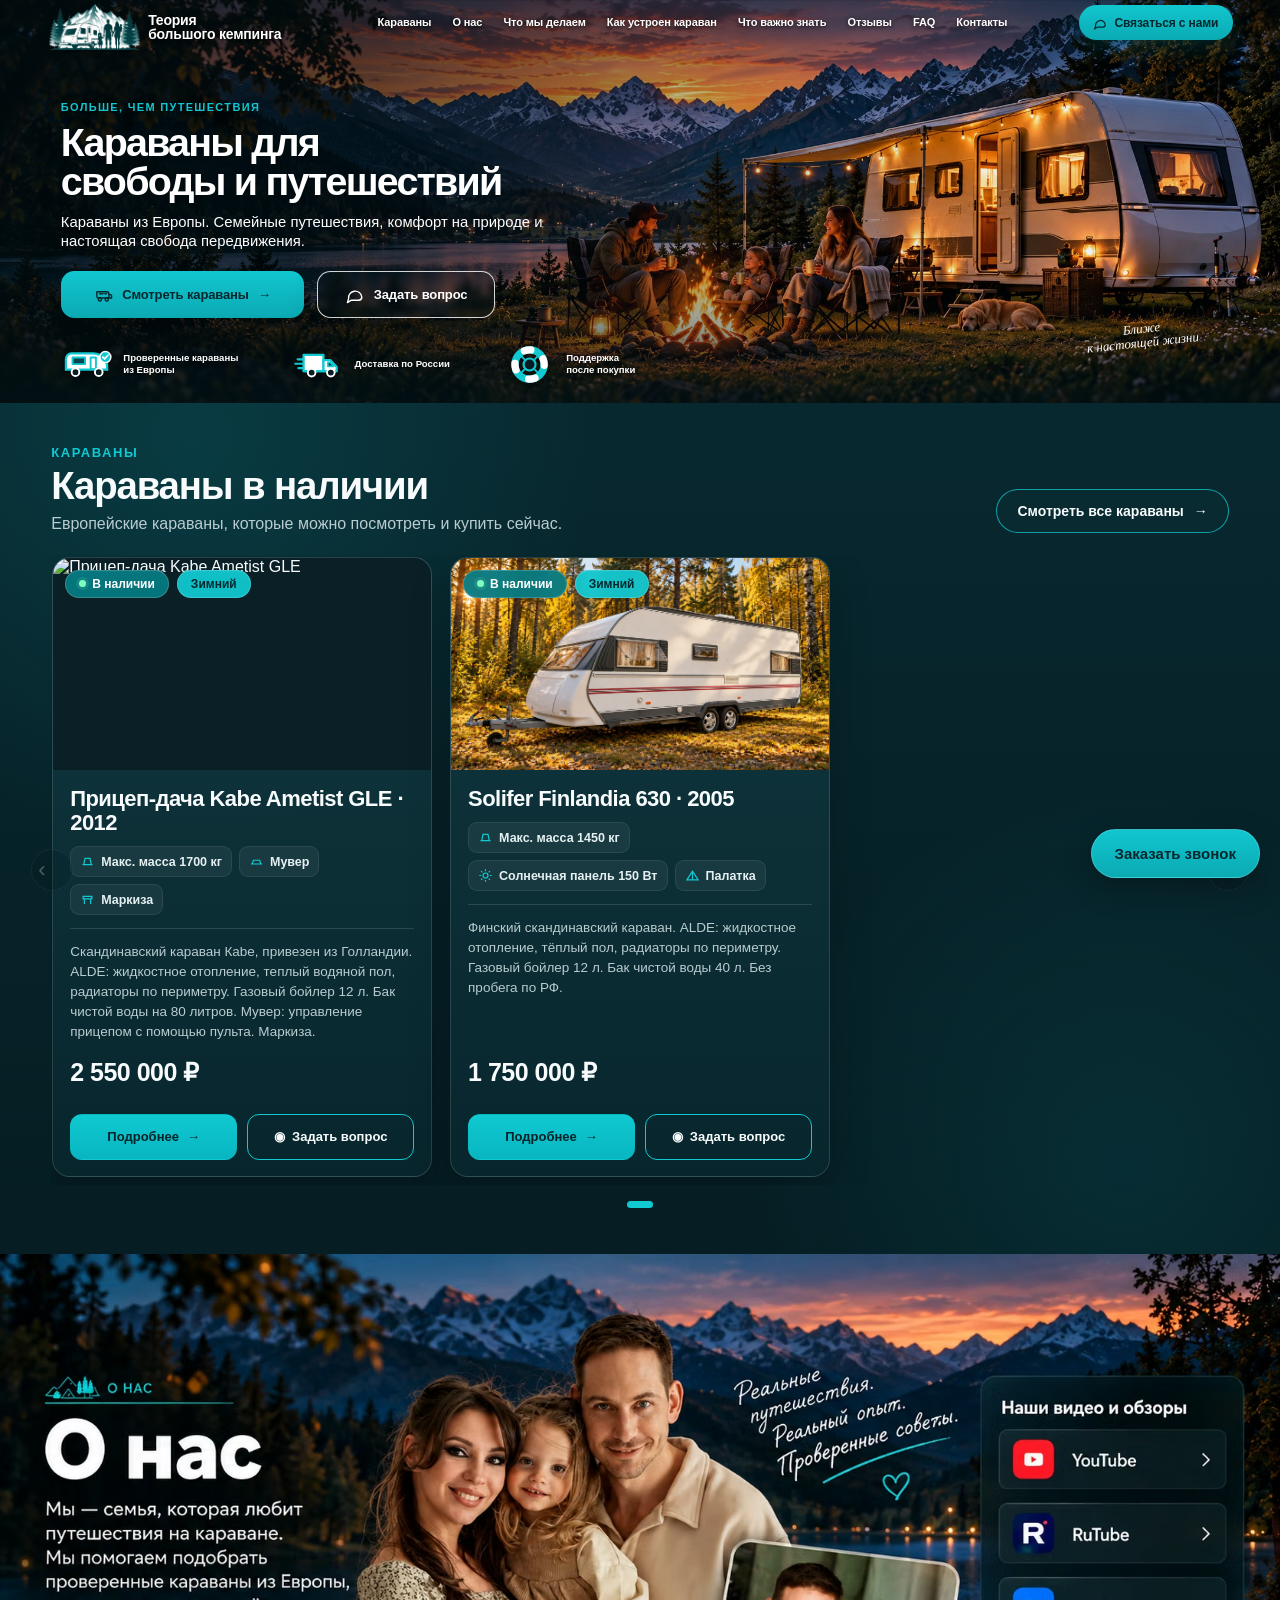
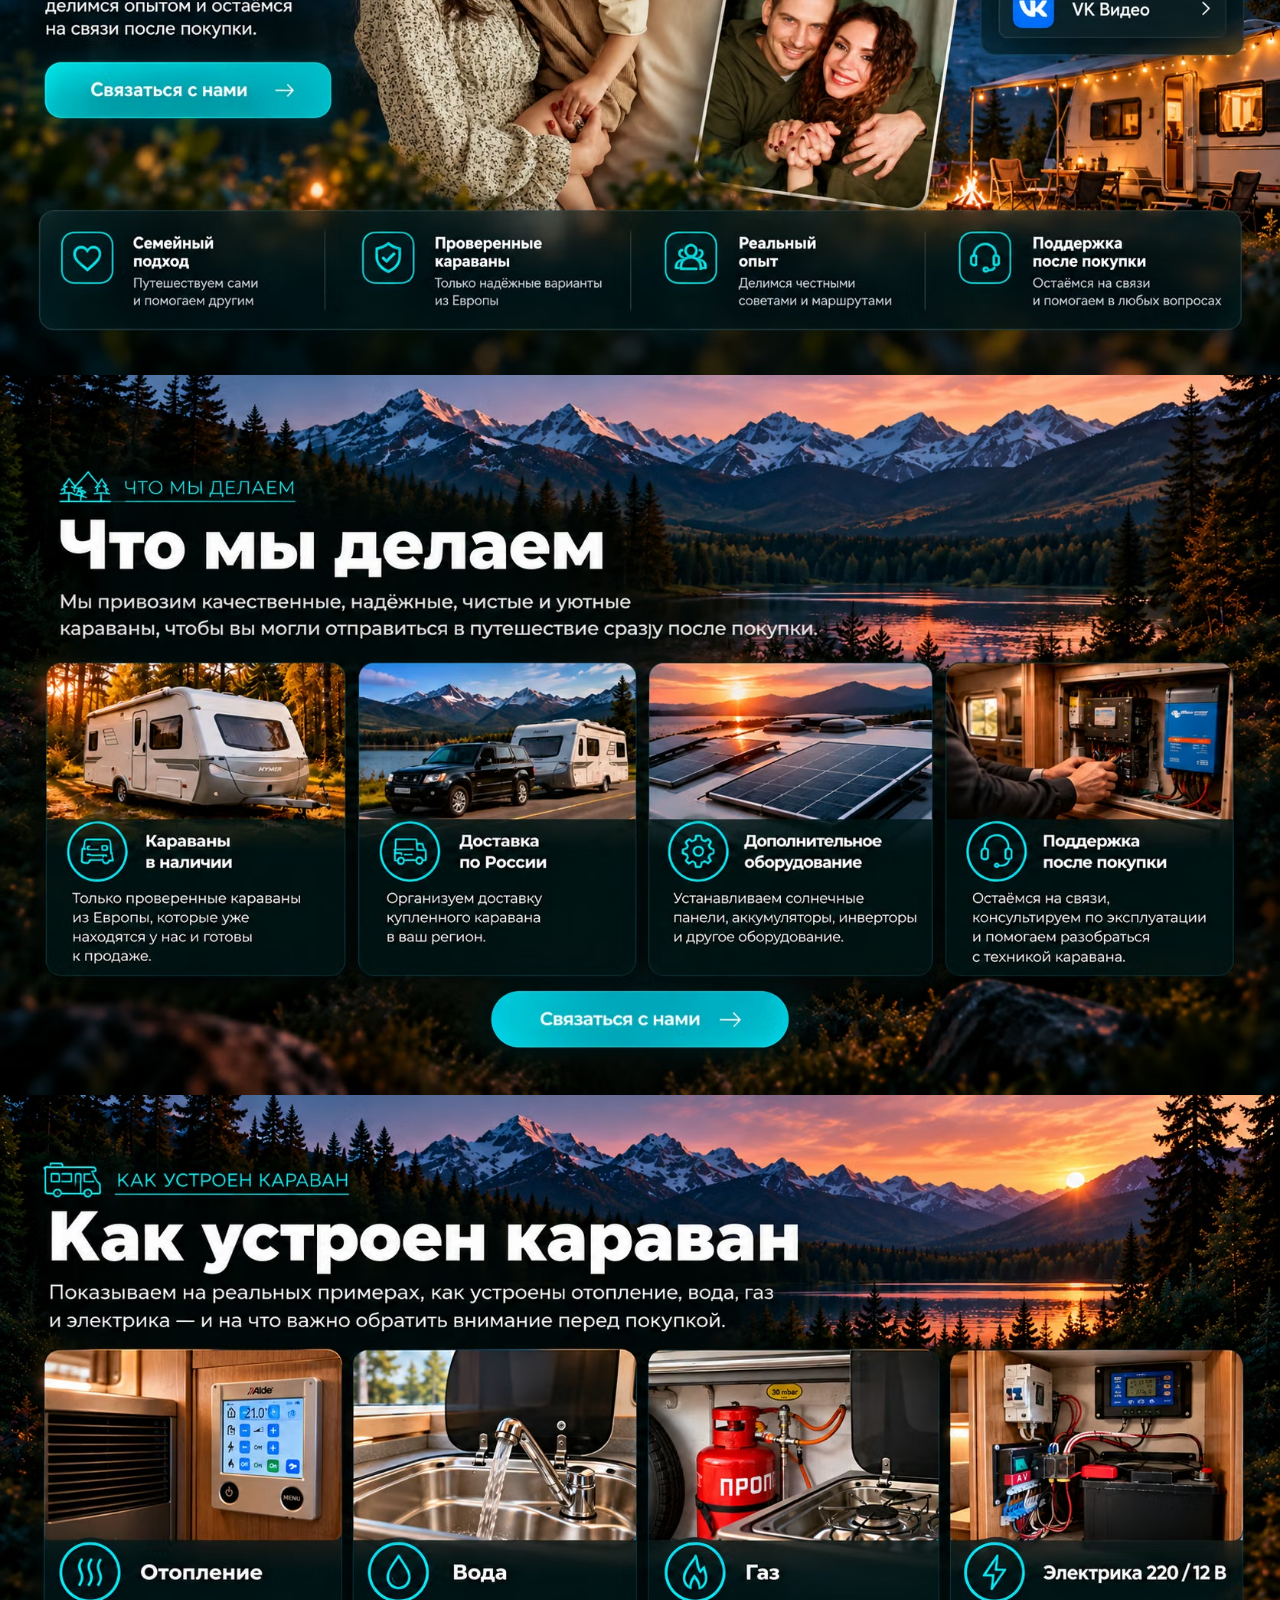
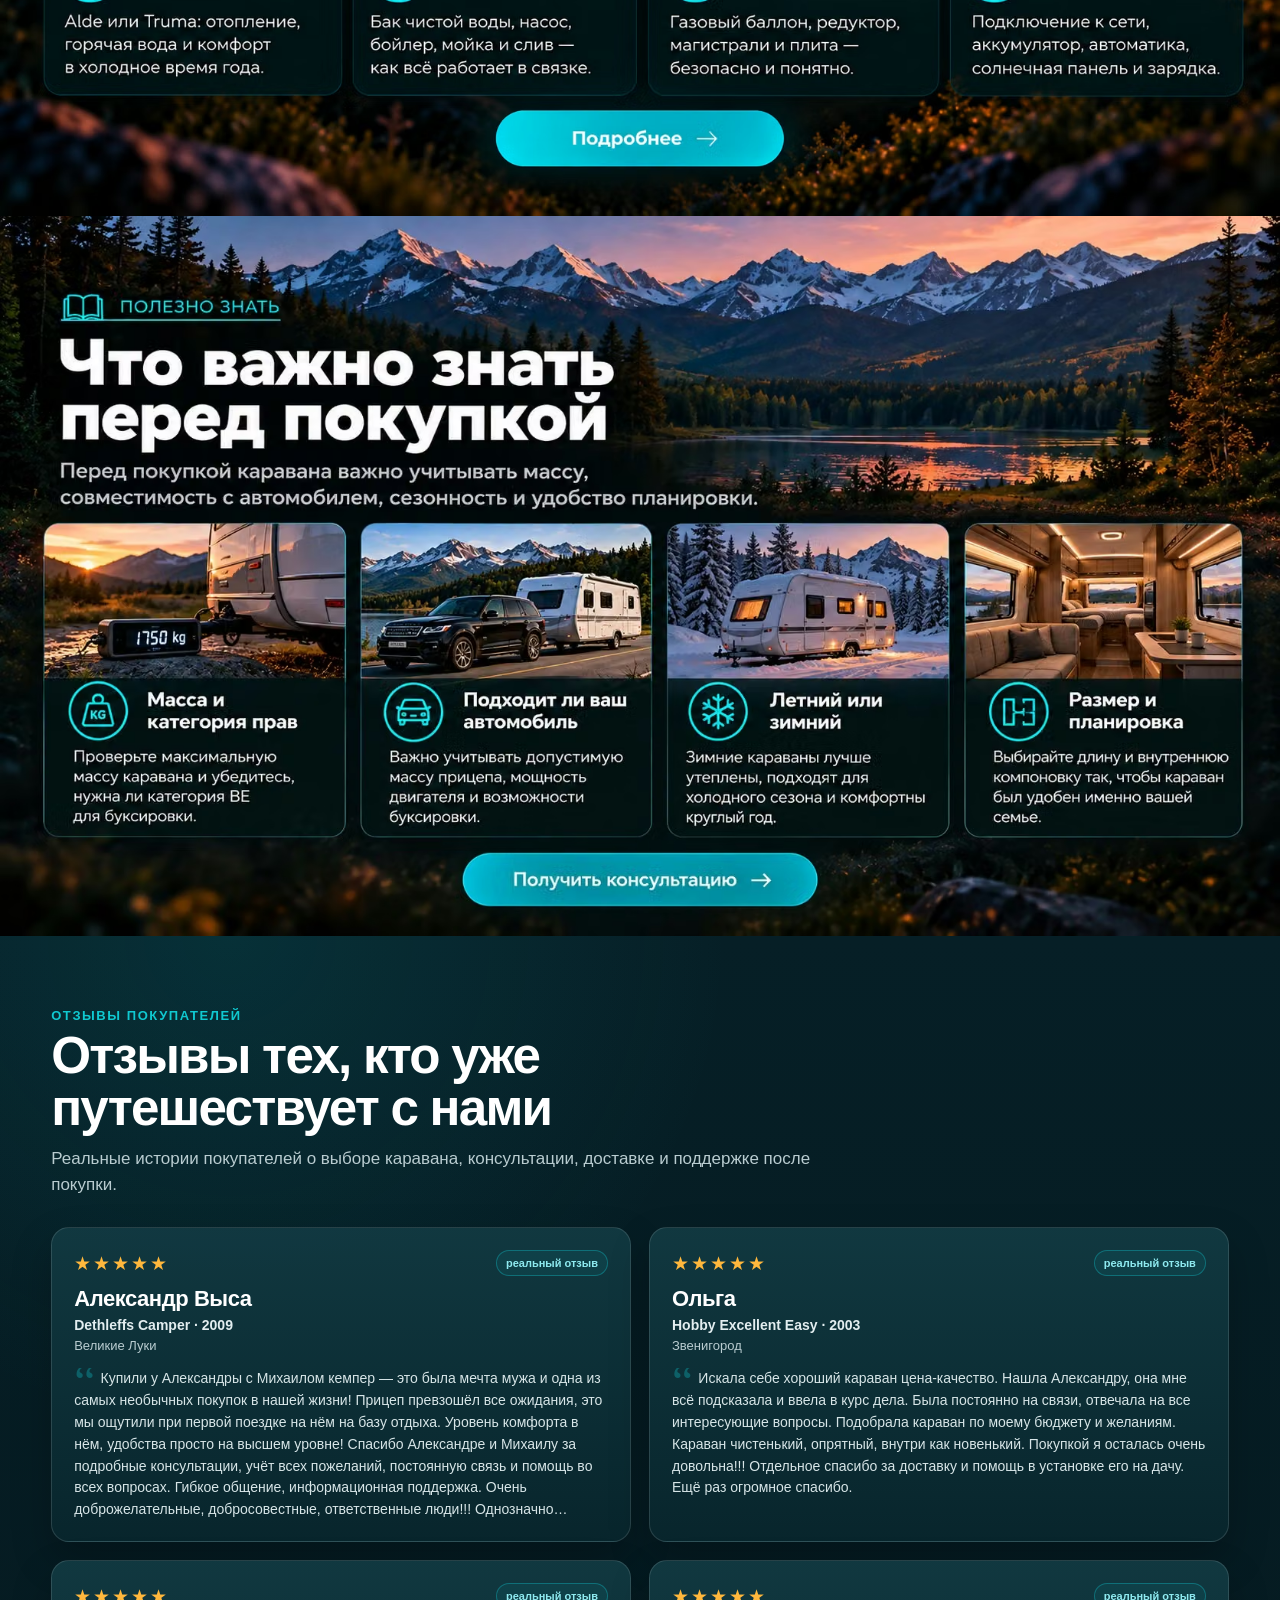
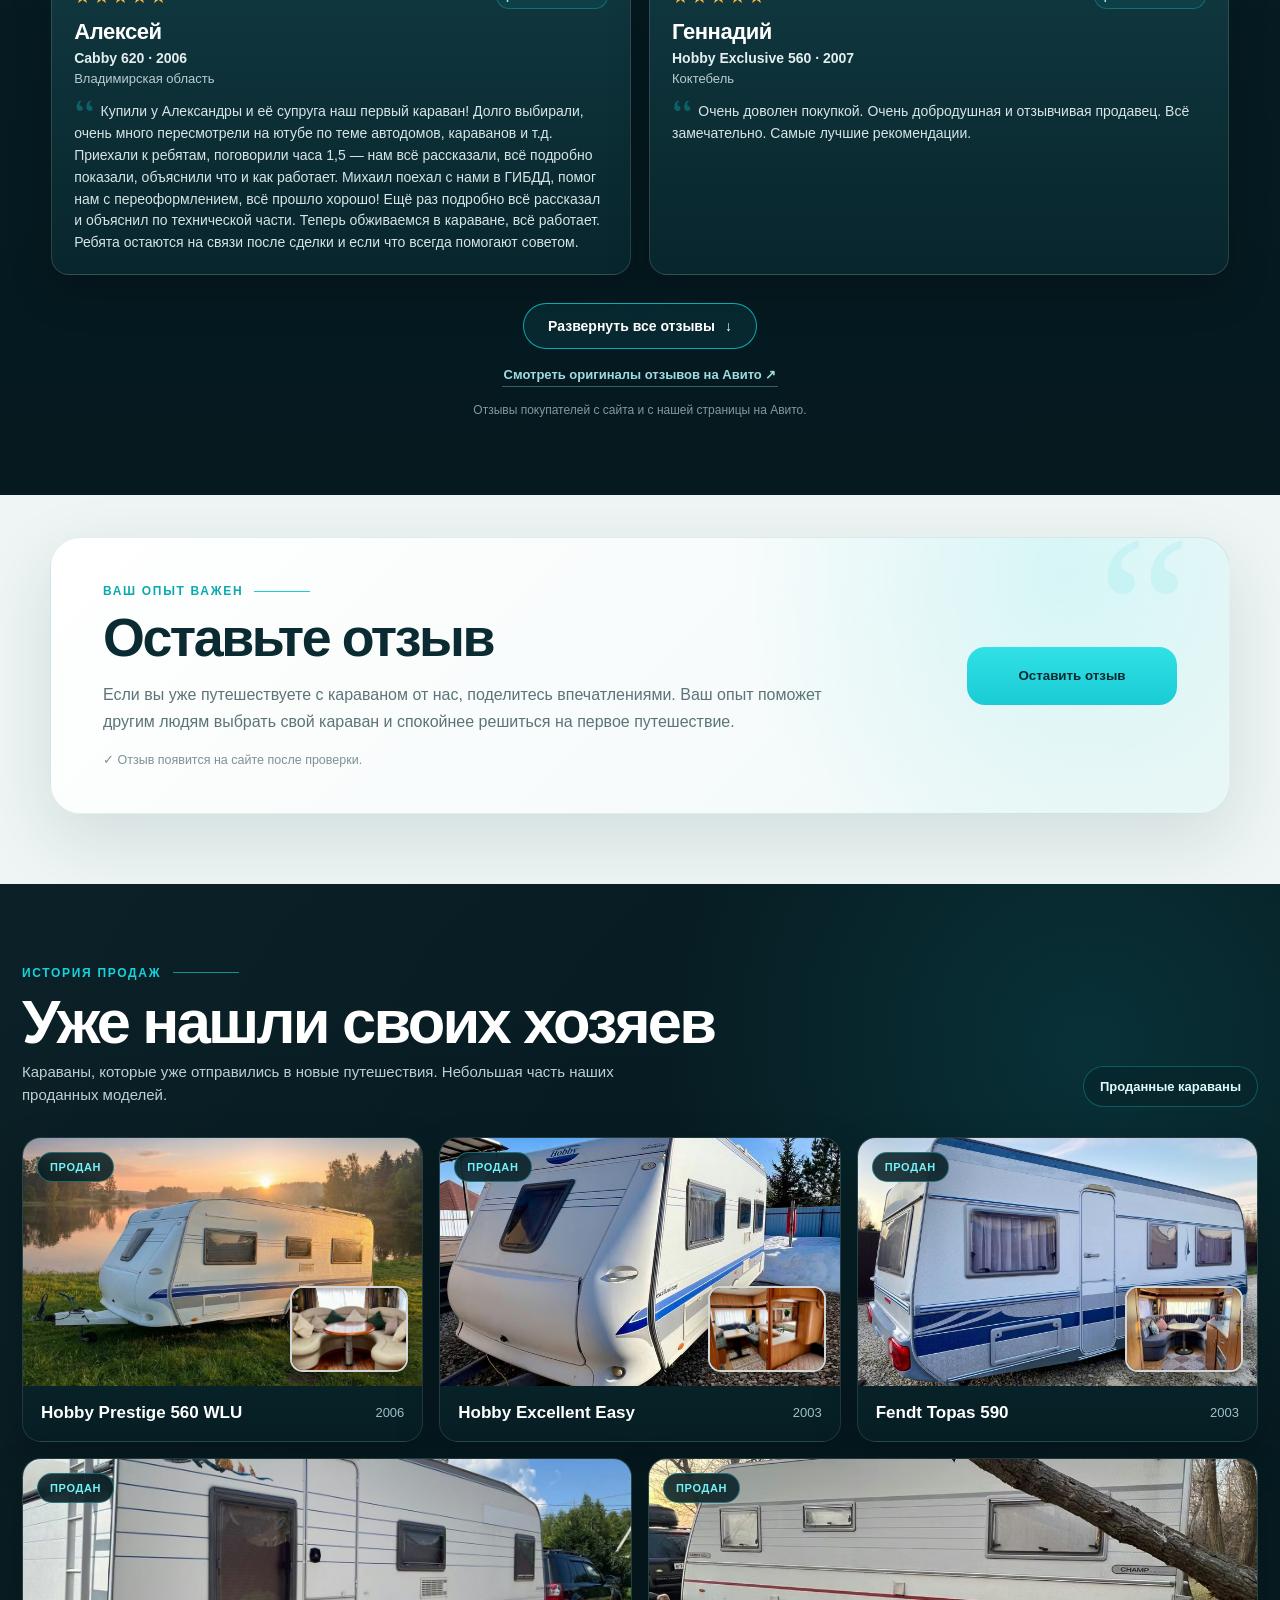
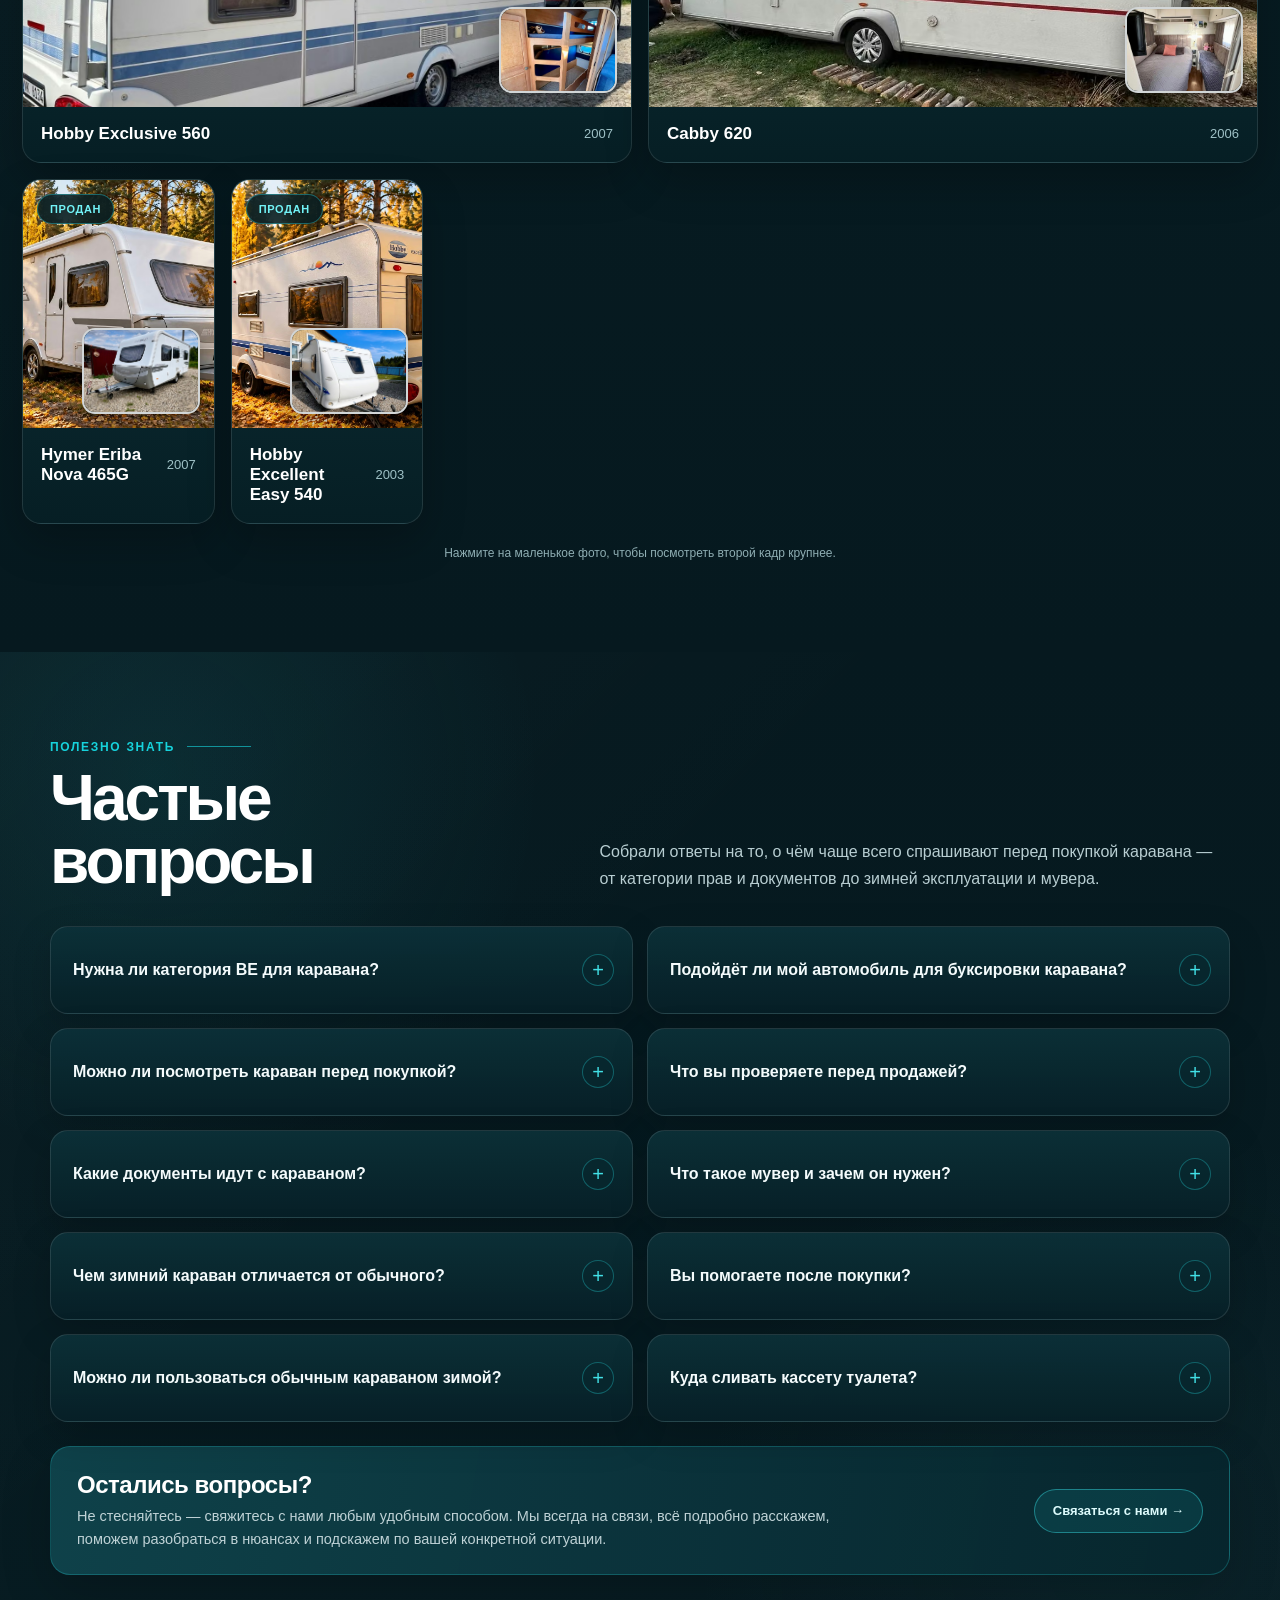
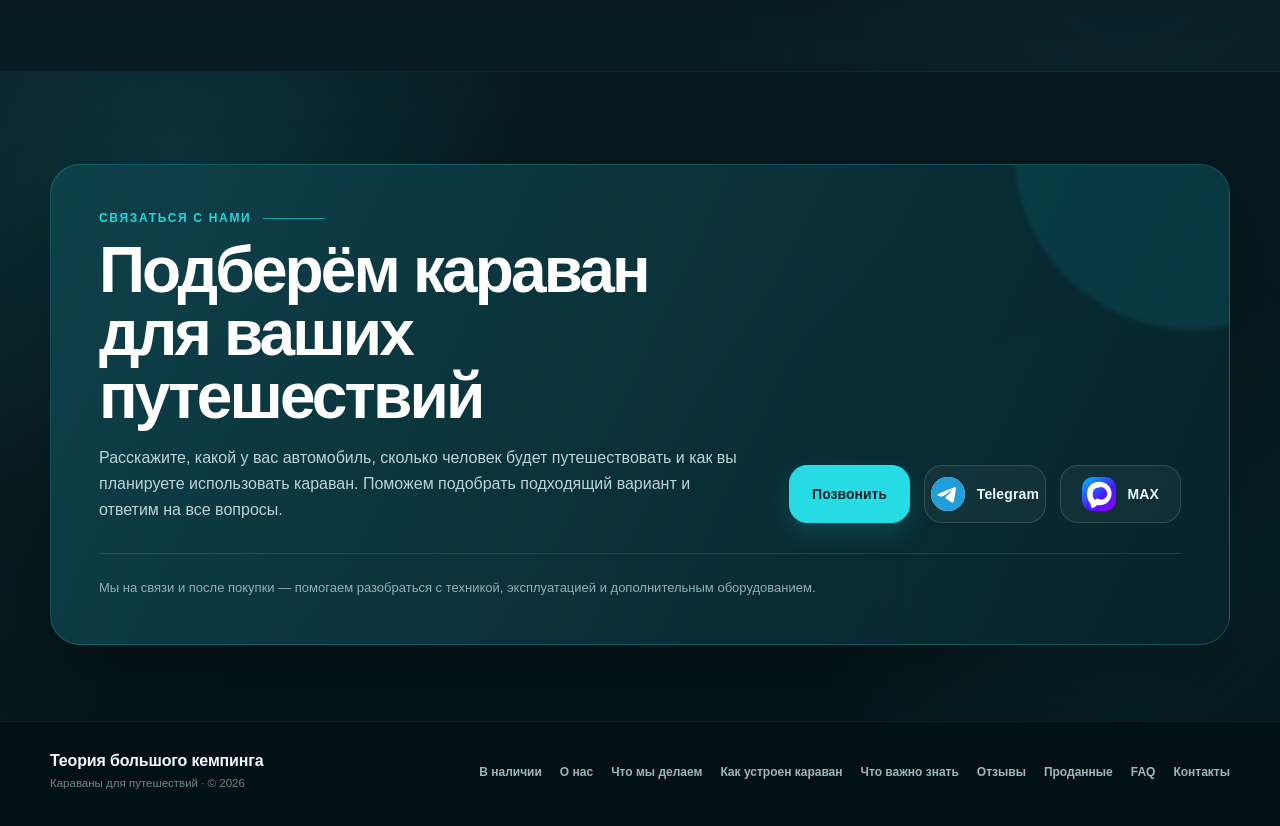
==== commit b65f4696: "Refresh homepage catalogue snapshot for new KABE" ====
--- a/index.html
+++ b/index.html
@@ -1962,20 +1962,8 @@
 <p class="template-text">Финский скандинавский караван. ALDE: жидкостное отопление, тёплый пол, радиаторы по периметру. Газовый бойлер 12 л. Бак чистой воды 40 л. Без пробега по РФ.</p><p class="price">1 750 000 ₽</p>
 <div class="actions"><a class="btn primary" href="solifer.html" rel="" target="">Подробнее <span>→</span></a>
 <a class="btn open-contact-modal secondary" data-caravan="Solifer Finlandia 630" data-open-contact="1" href="#contacts">◉  Задать вопрос</a></div></div></article>
-<article class="card" data-detail-badges="В наличии" data-detail-features="Максимальная масса: 1600 кг||Отопление Truma с разводкой тёплого воздуха по салону||Бак чистой воды 60 л||Электрический бойлер||Мувер для маневрирования без автомобиля||Маркиза||Без пробега по РФ/РБ" data-detail-key="hymer-eriba-nova" data-detail-price="1 499 000 ₽" data-detail-question="Здравствуйте! Интересует Hymer Eriba Nova · 2007." data-detail-summary="Немецкий караван с удобной и понятной компоновкой. Подойдёт тем, кто ищет комфортный вариант для семейных выездов и хочет удобное маневрирование благодаря муверу." data-detail-title="Hymer Eriba Nova · 2007">
-<a class="card-full-link" href="hymer.html" aria-label="Открыть страницу каравана Hymer Eriba Nova · 2007"></a><div class="photo"><img alt="Hymer Eriba Nova" src="assets-01/img_0a6c5d569bd3e2e864ec.avif"/>
-<div class="badge-row"><span class="badge"><span class="dot"></span>В наличии</span></div></div>
-<div class="body"><h3 class="model">Hymer Eriba Nova · 2007</h3><div class="feature-strip"><span class="feature"><svg viewbox="0 0 24 24"><path d="M4 17h16M6 17l2-10h8l2 10M9 7h6"></path></svg>Макс. масса 1600 кг</span><span class="feature"><svg viewbox="0 0 24 24"><path d="M3 16h18M5 16l2-6h10l2 6M8 18h.01M16 18h.01"></path></svg>Мувер</span><span class="feature"><svg viewbox="0 0 24 24"><path d="M4 7h16M5 7v4h14V7M7 11v8M17 11v8"></path></svg>Маркиза</span></div>
-<p class="template-text">Немецкий караван. Отопление Truma с разводкой тёплого воздуха по салону, бак чистой воды 60 л, электрический бойлер, мувер для удобного маневрирования без автомобиля. Без пробега по РФ/РБ.</p><p class="price">1 499 000 ₽</p>
-<div class="actions"><a class="btn primary" href="hymer.html" rel="" target="">Подробнее <span>→</span></a>
-<a class="btn open-contact-modal secondary" data-caravan="Hymer Eriba Nova" data-open-contact="1" href="#contacts">◉  Задать вопрос</a></div></div></article>
-<article class="card" data-detail-badges="В наличии" data-detail-features="Максимальная масса: 1500 кг||Отопление Truma с разводкой тёплого воздуха по салону||Электрический тёплый пол||Электрический бойлер 5 л||Бак чистой воды 60 л||Маркиза||Без пробега по РФ/РБ" data-detail-key="hobby-excellent-easy-540" data-detail-price="1 199 000 ₽" data-detail-question="Здравствуйте! Интересует Hobby Excellent Easy 540 · 2003." data-detail-summary="Немецкий караван для комфортных семейных путешествий. Хороший вариант для тех, кто хочет тёплый, понятный и удобный караван с классической европейской компоновкой." data-detail-title="Hobby Excellent Easy 540 · 2003">
-<a class="card-full-link" href="hobby.html" aria-label="Открыть страницу каравана Hobby Excellent Easy 540 · 2003"></a><div class="photo"><img alt="Hobby Excellent Easy 540" src="assets-01/img_c17ae7f7d1ed3549597c.avif"/>
-<div class="badge-row"><span class="badge"><span class="dot"></span>В наличии</span></div></div>
-<div class="body"><h3 class="model">Hobby Excellent Easy 540 · 2003</h3><div class="feature-strip"><span class="feature"><svg viewbox="0 0 24 24"><path d="M4 17h16M6 17l2-10h8l2 10M9 7h6"></path></svg>Макс. масса 1500 кг</span><span class="feature"><svg viewbox="0 0 24 24"><path d="M4 7h16M5 7v4h14V7M7 11v8M17 11v8"></path></svg>Маркиза</span></div>
-<p class="template-text">Немецкий караван. Truma с разводкой тёплого воздуха по салону; электрический тёплый пол. Электрический бойлер 5 л. Бак чистой воды 60 л. Без пробега по РФ/РБ.</p><p class="price">1 199 000 ₽</p>
-<div class="actions"><a class="btn primary" href="hobby.html" rel="" target="">Подробнее <span>→</span></a>
-<a class="btn open-contact-modal secondary" data-caravan="Hobby Excellent Easy 540" data-open-contact="1" href="#contacts">◉  Задать вопрос</a></div></div></article>
+
+
 </div>
 <button aria-label="Следующие караваны" class="nav next" type="button">›</button>
 </div>
@@ -2439,10 +2427,10 @@
 async function loadCaravans(){try{const r=await fetch(U+'/rest/v1/caravans?status=eq.sold&is_review_selectable=eq.true&select=id,name,year&order=display_order.asc',{headers:{apikey:K}});if(!r.ok)throw 0;const rows=await r.json();menu.innerHTML='';for(const x of rows){const b=escNode('button','tb-rv-opt');b.type='button';b.dataset.id=x.id;b.dataset.label=x.name+(x.year?' · '+x.year:'');b.append(escNode('strong','',x.name),escNode('small','',(x.year?x.year+' · ':'')+'Проданный караван'));b.onclick=()=>choose(b);menu.append(b)}addManual()}catch(e){menu.innerHTML='';menu.append(escNode('div','', 'Не удалось загрузить список.'));addManual('Указать караван вручную')}}function addManual(label='Моего каравана нет в списке'){const b=escNode('button','tb-rv-opt');b.type='button';b.dataset.manual='1';b.dataset.label=label;b.append(escNode('strong','',label),escNode('small','','Указать модель вручную'));b.onclick=()=>choose(b);menu.append(b)}
 const stars=[...document.querySelectorAll('.tb-rv-star')],rating=document.getElementById('tbRvRating');stars.forEach(s=>s.onclick=()=>{rating.value=s.dataset.r;stars.forEach(q=>q.classList.toggle('active',+q.dataset.r<=+rating.value))});const photo=document.getElementById('tbRvPhoto');photo.onchange=()=>{if(photo.files[0]){document.getElementById('tbRvUploadTitle').textContent='Фотография выбрана';document.getElementById('tbRvUploadSub').textContent=photo.files[0].name}};
 const form=document.getElementById('tbRvForm'),err=document.getElementById('tbRvError'),submit=document.getElementById('tbRvSubmit');function fail(x){err.textContent=x;err.classList.add('show')}form.onsubmit=async e=>{e.preventDefault();err.classList.remove('show');if(!clab.value)return fail('Выберите караван.');if(!cid.value&&!manual.value.trim())return fail('Укажите модель каравана.');if(!rating.value)return fail('Поставьте оценку.');submit.disabled=true;submit.textContent='Отправляем…';try{const fd=new FormData;fd.append('name',document.getElementById('tbRvName').value.trim());fd.append('city',document.getElementById('tbRvCity').value.trim());fd.append('caravan_id',cid.value);fd.append('manual_caravan',manual.value.trim());fd.append('rating',rating.value);fd.append('review_text',document.getElementById('tbRvText').value.trim());fd.append('consent',document.getElementById('tbRvConsent').checked?'true':'false');fd.append('company_website',document.getElementById('tbRvHp').value);if(photo.files[0])fd.append('photo',photo.files[0]);const r=await fetch(U+'/functions/v1/submit-review',{method:'POST',headers:{apikey:K},body:fd});const j=await r.json().catch(()=>({}));if(!r.ok)throw Error(j.error||'Не удалось отправить отзыв.');document.getElementById('tbRvFormView').style.display='none';document.getElementById('tbRvSuccess').classList.add('show')}catch(x){fail(x.message||'Не удалось отправить отзыв.')}finally{submit.disabled=false;submit.textContent='Отправить отзыв'}};loadReviews();loadCaravans()})();</script>
-<script src="catalog-seed.js"></script>
-<script src="catalog-data.js"></script>
-<script src="catalog-api.js"></script>
-<script src="home-catalog.js"></script>
+<script src="catalog-seed.js?v=20261109-sold"></script>
+<script src="catalog-data.js?v=20261109-kabe2"></script>
+<script src="catalog-api.js?v=20261109-sold"></script>
+<script src="home-catalog.js?v=20261109-sold"></script>
   <!-- Отслеживание переходов на Авито -->
 <script>
 document.addEventListener('click', function(event) {
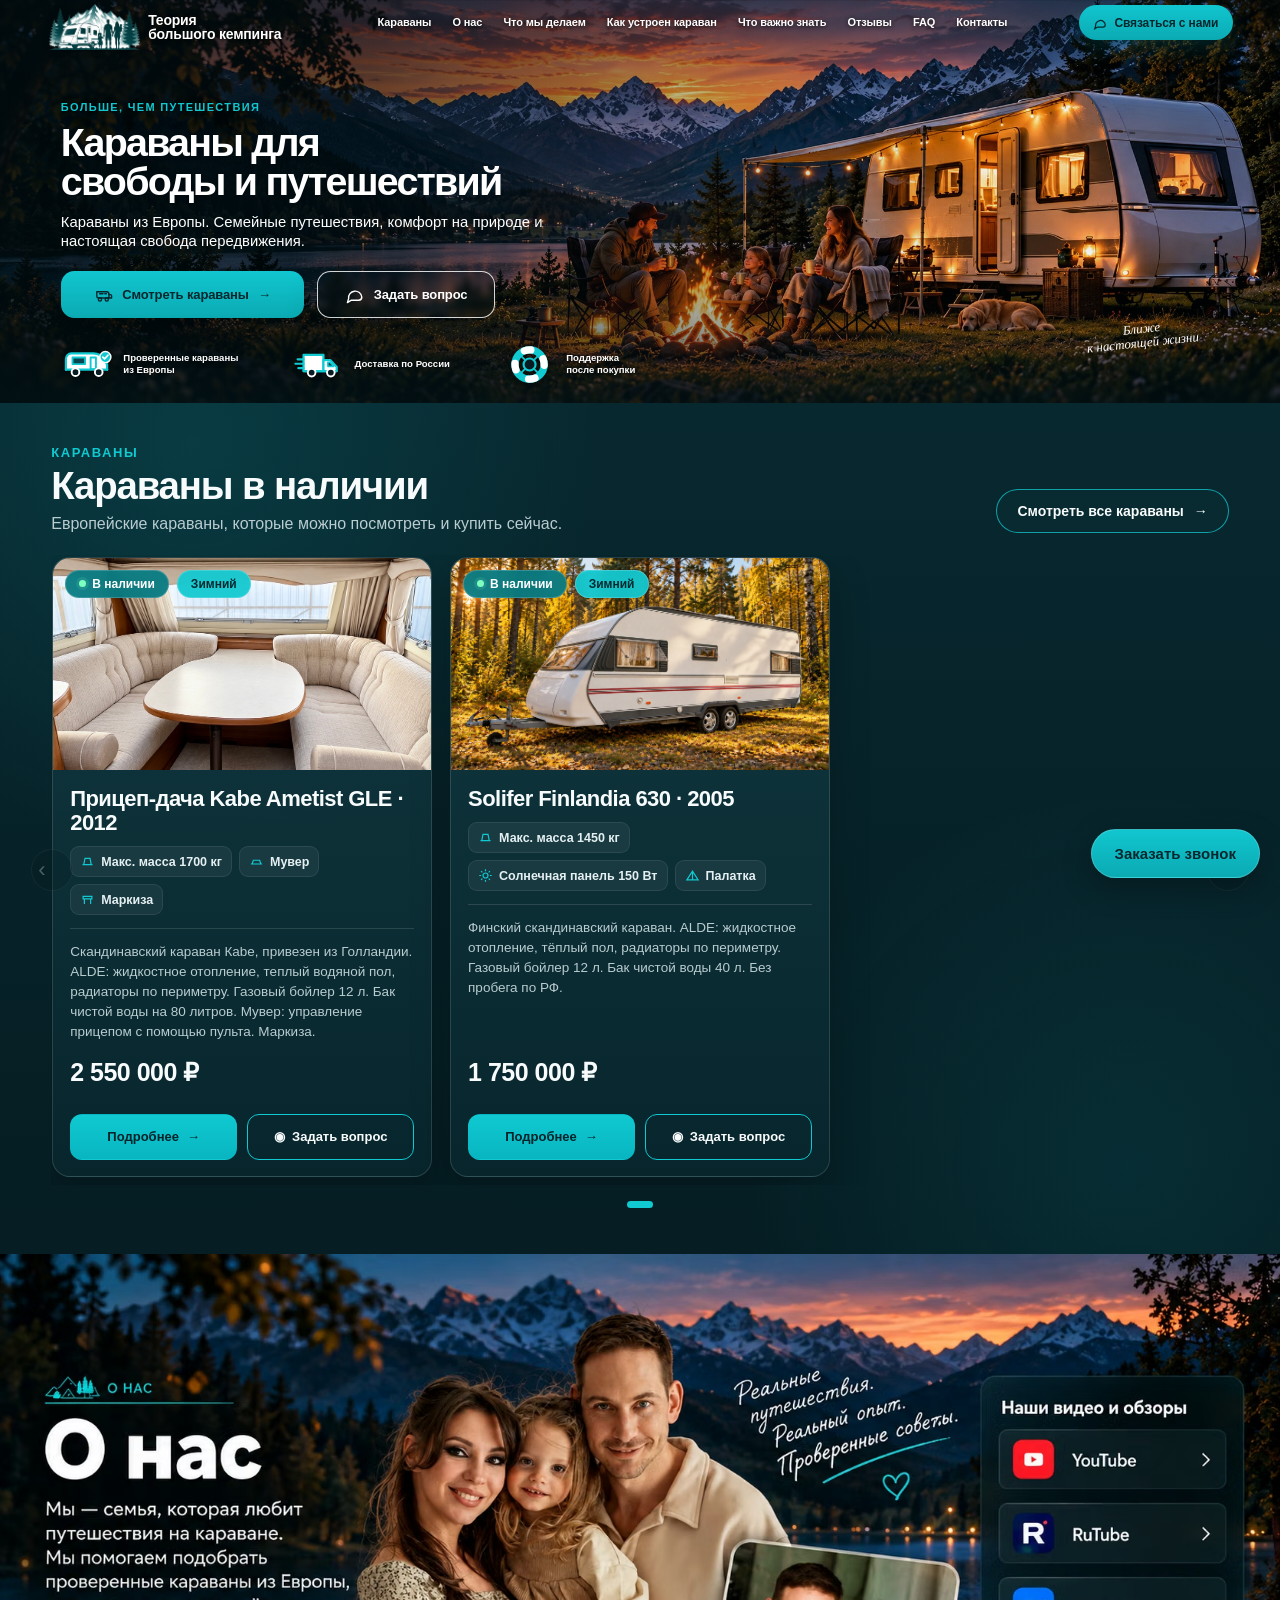
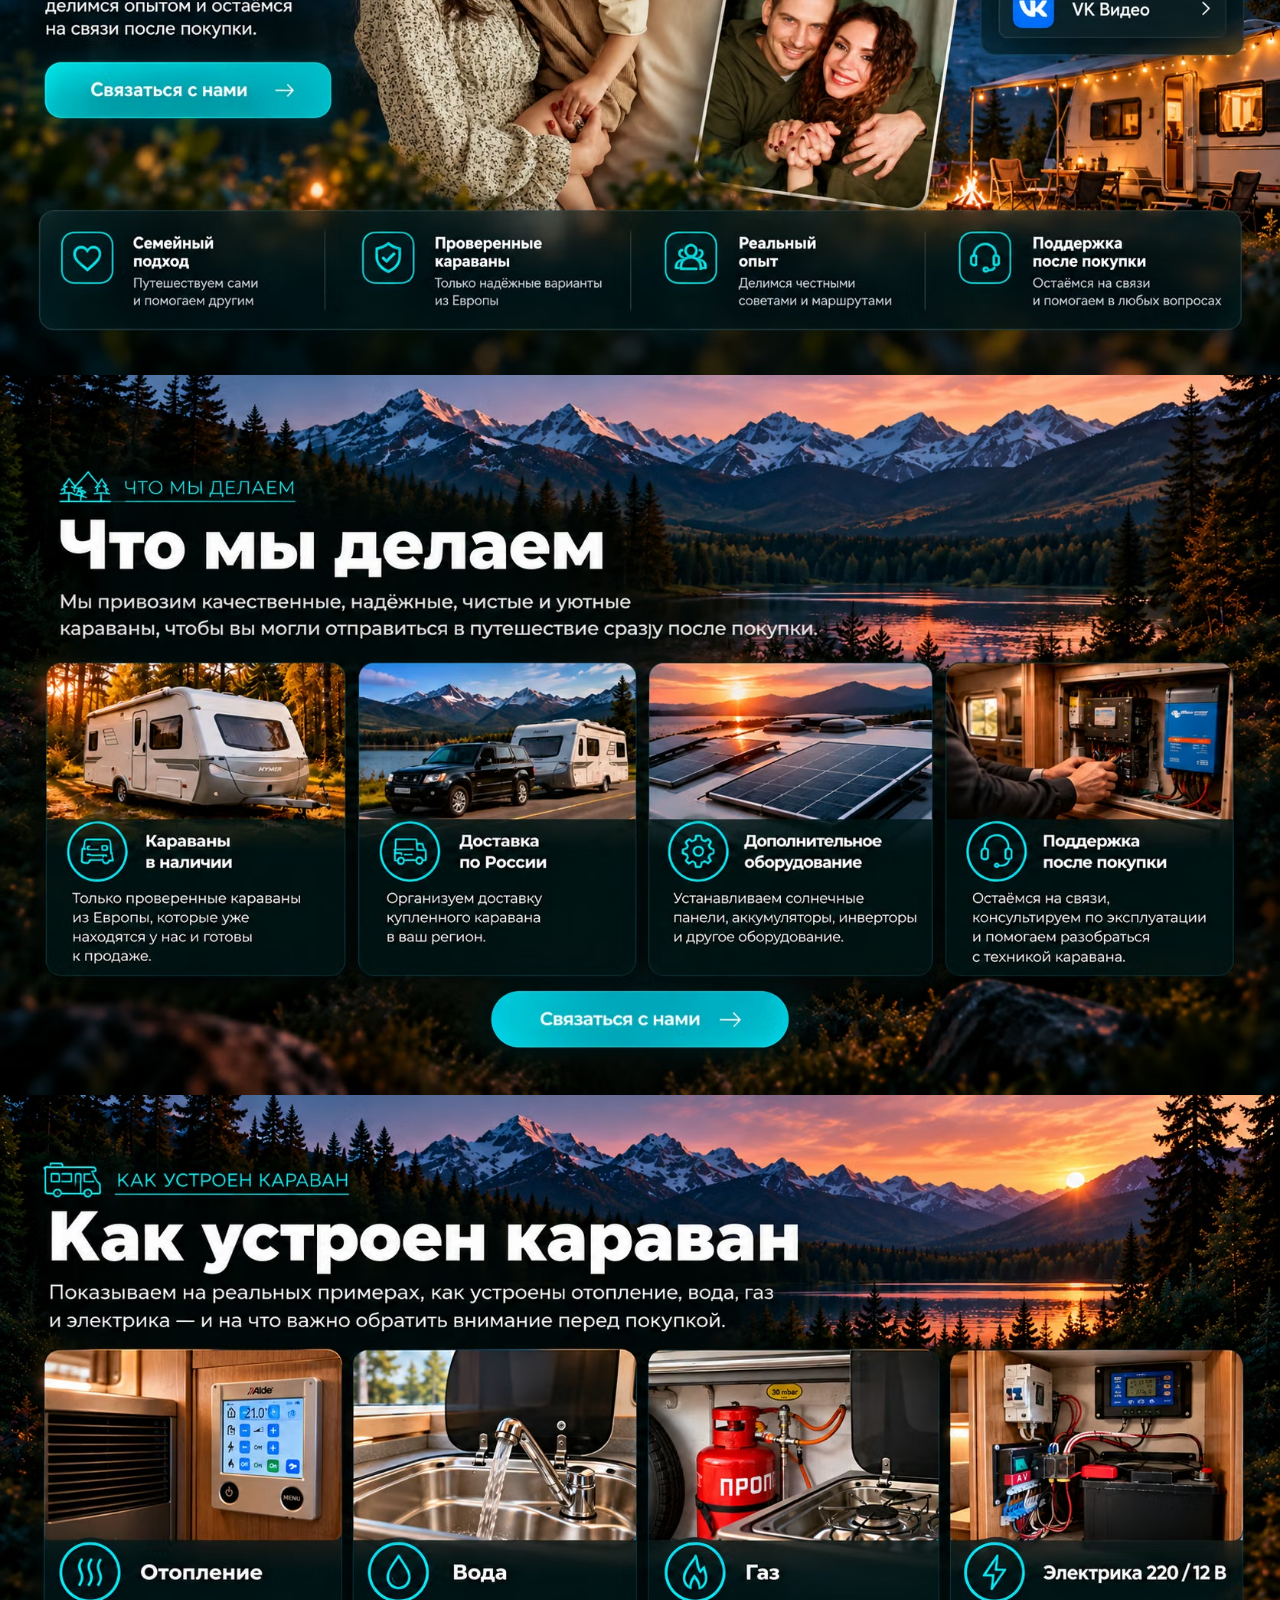
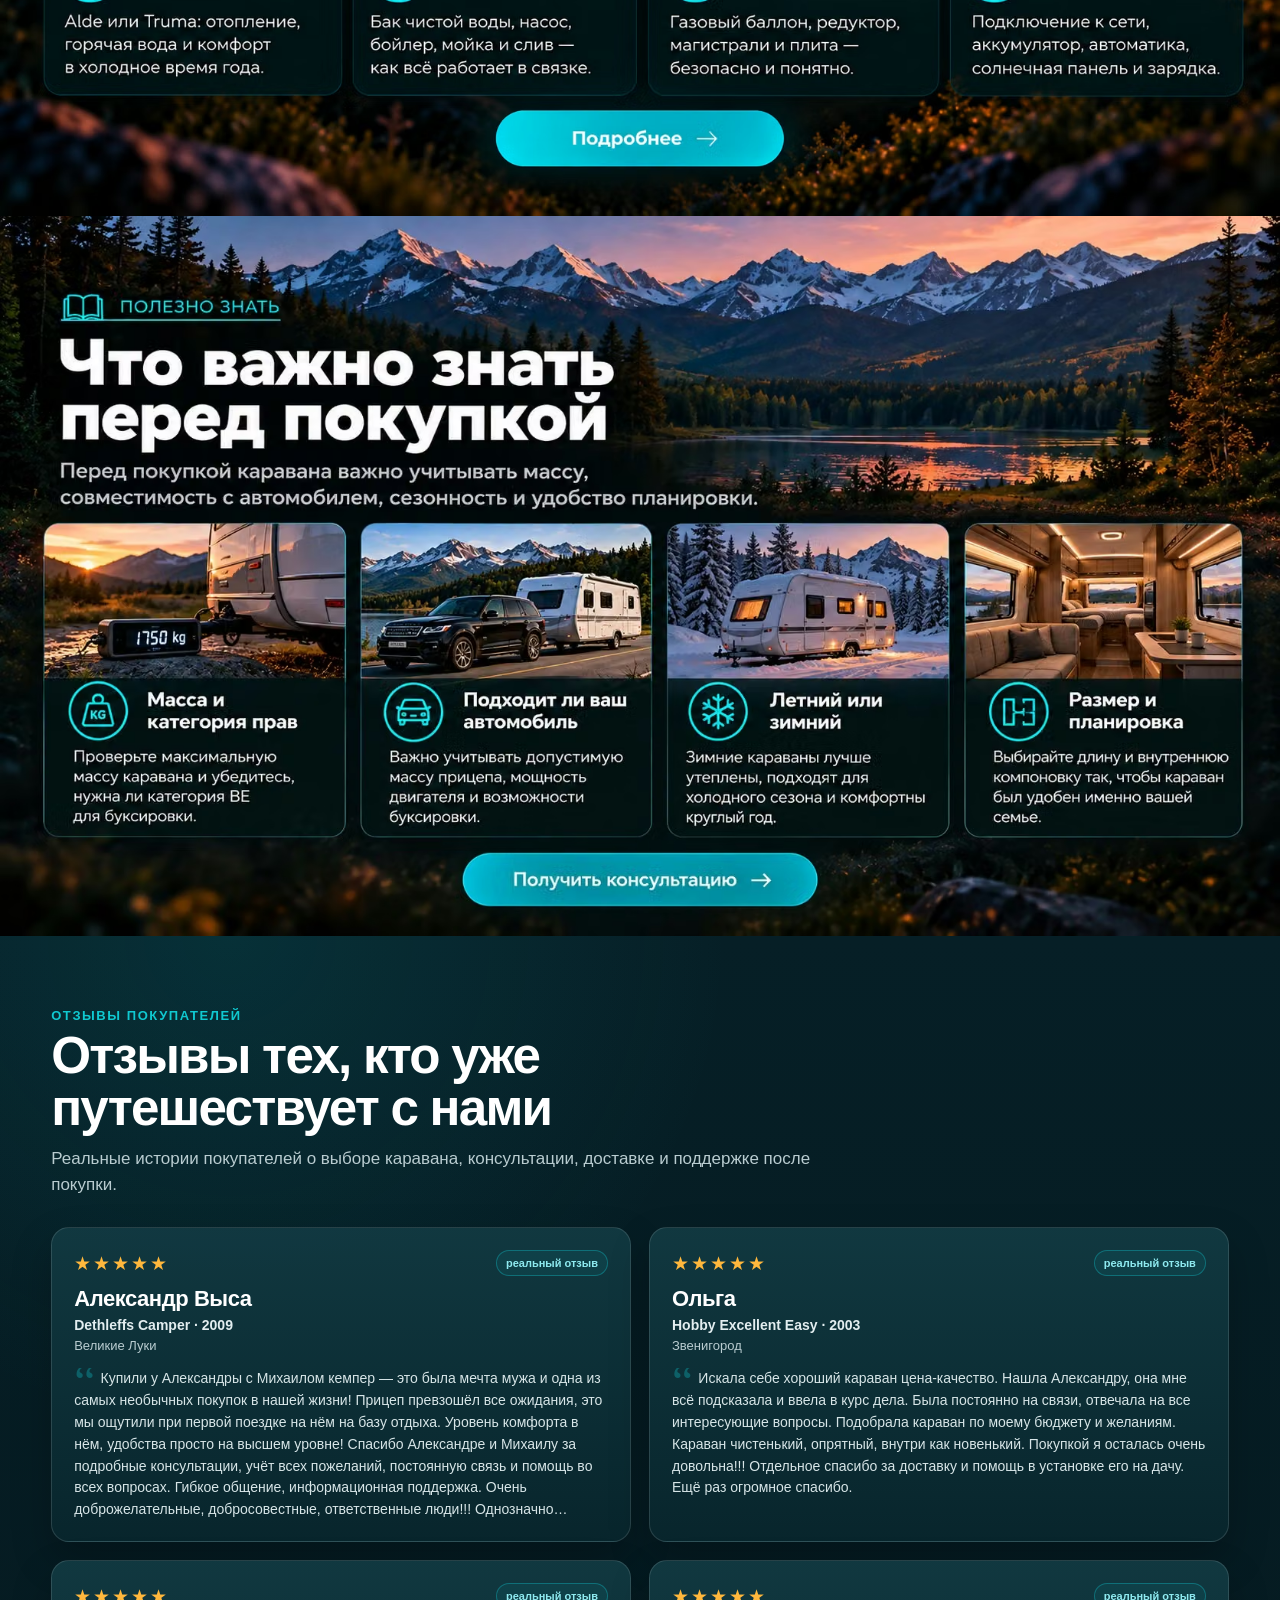
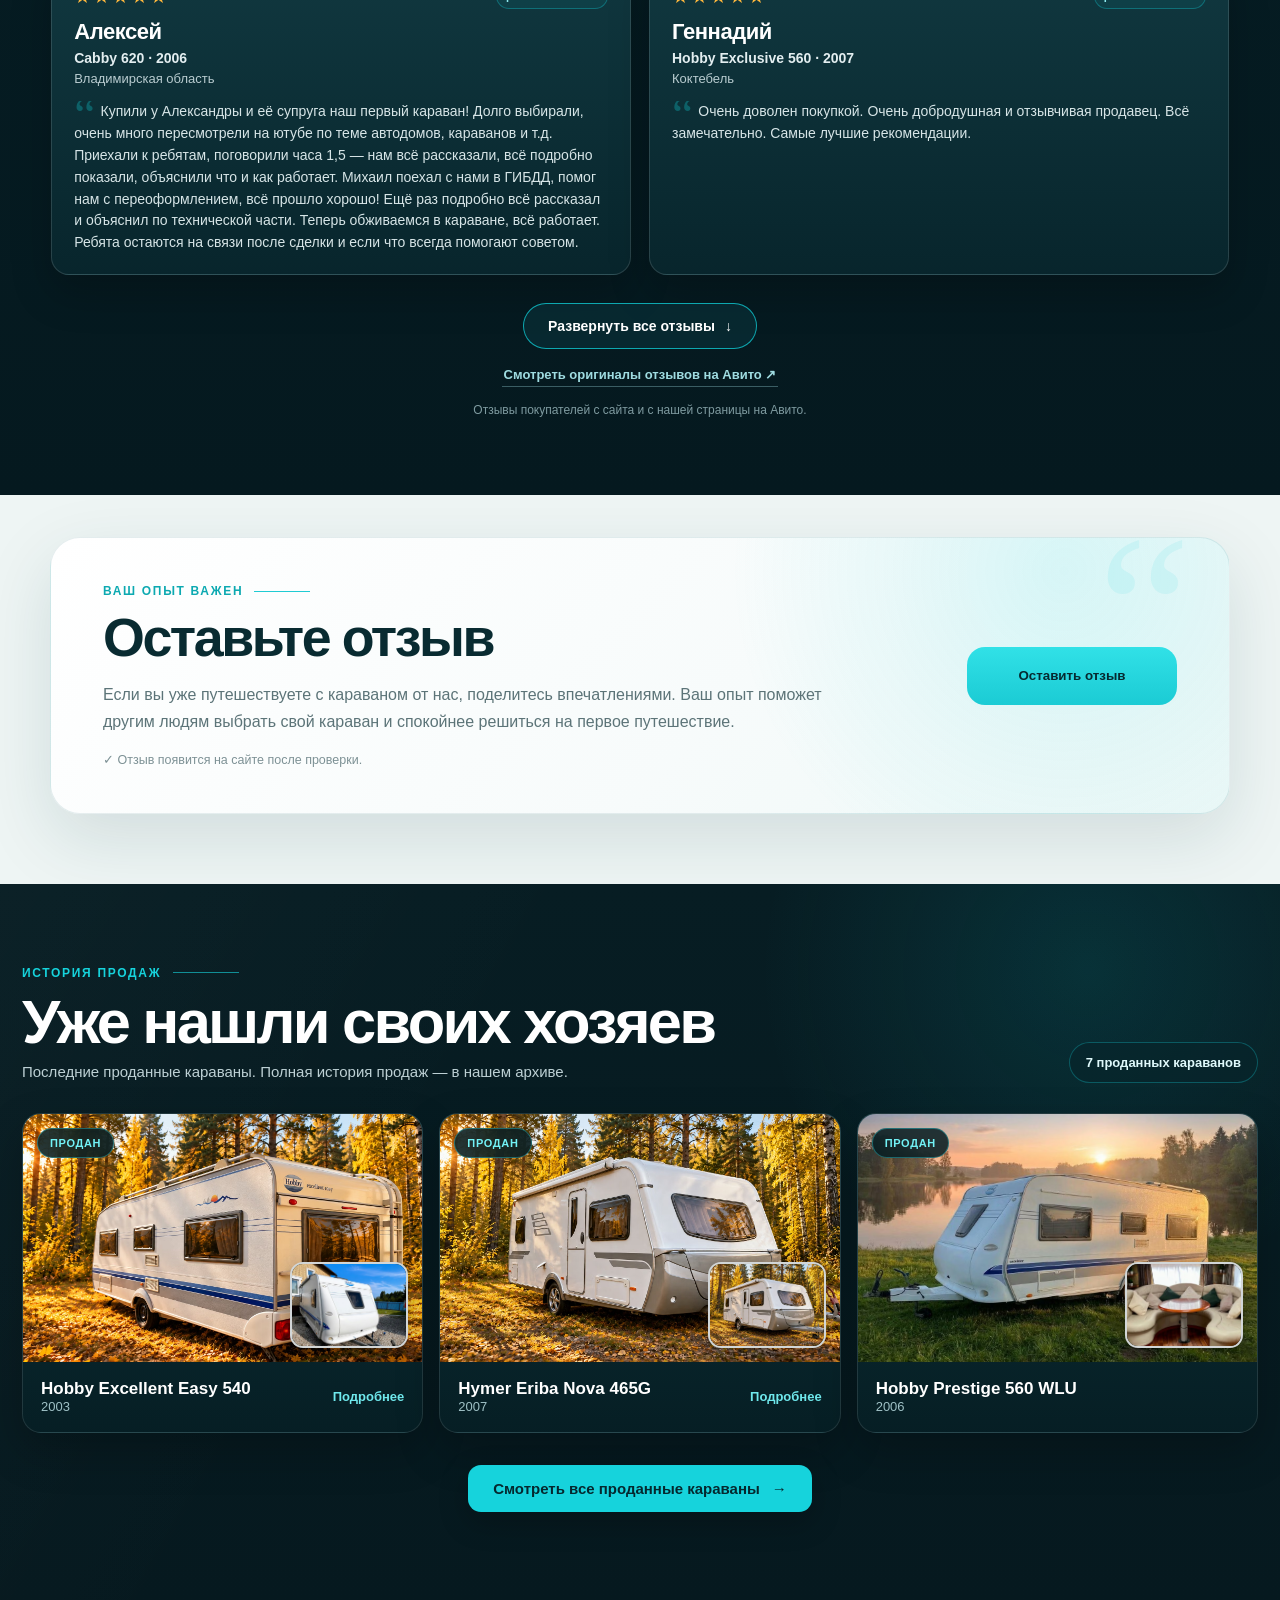
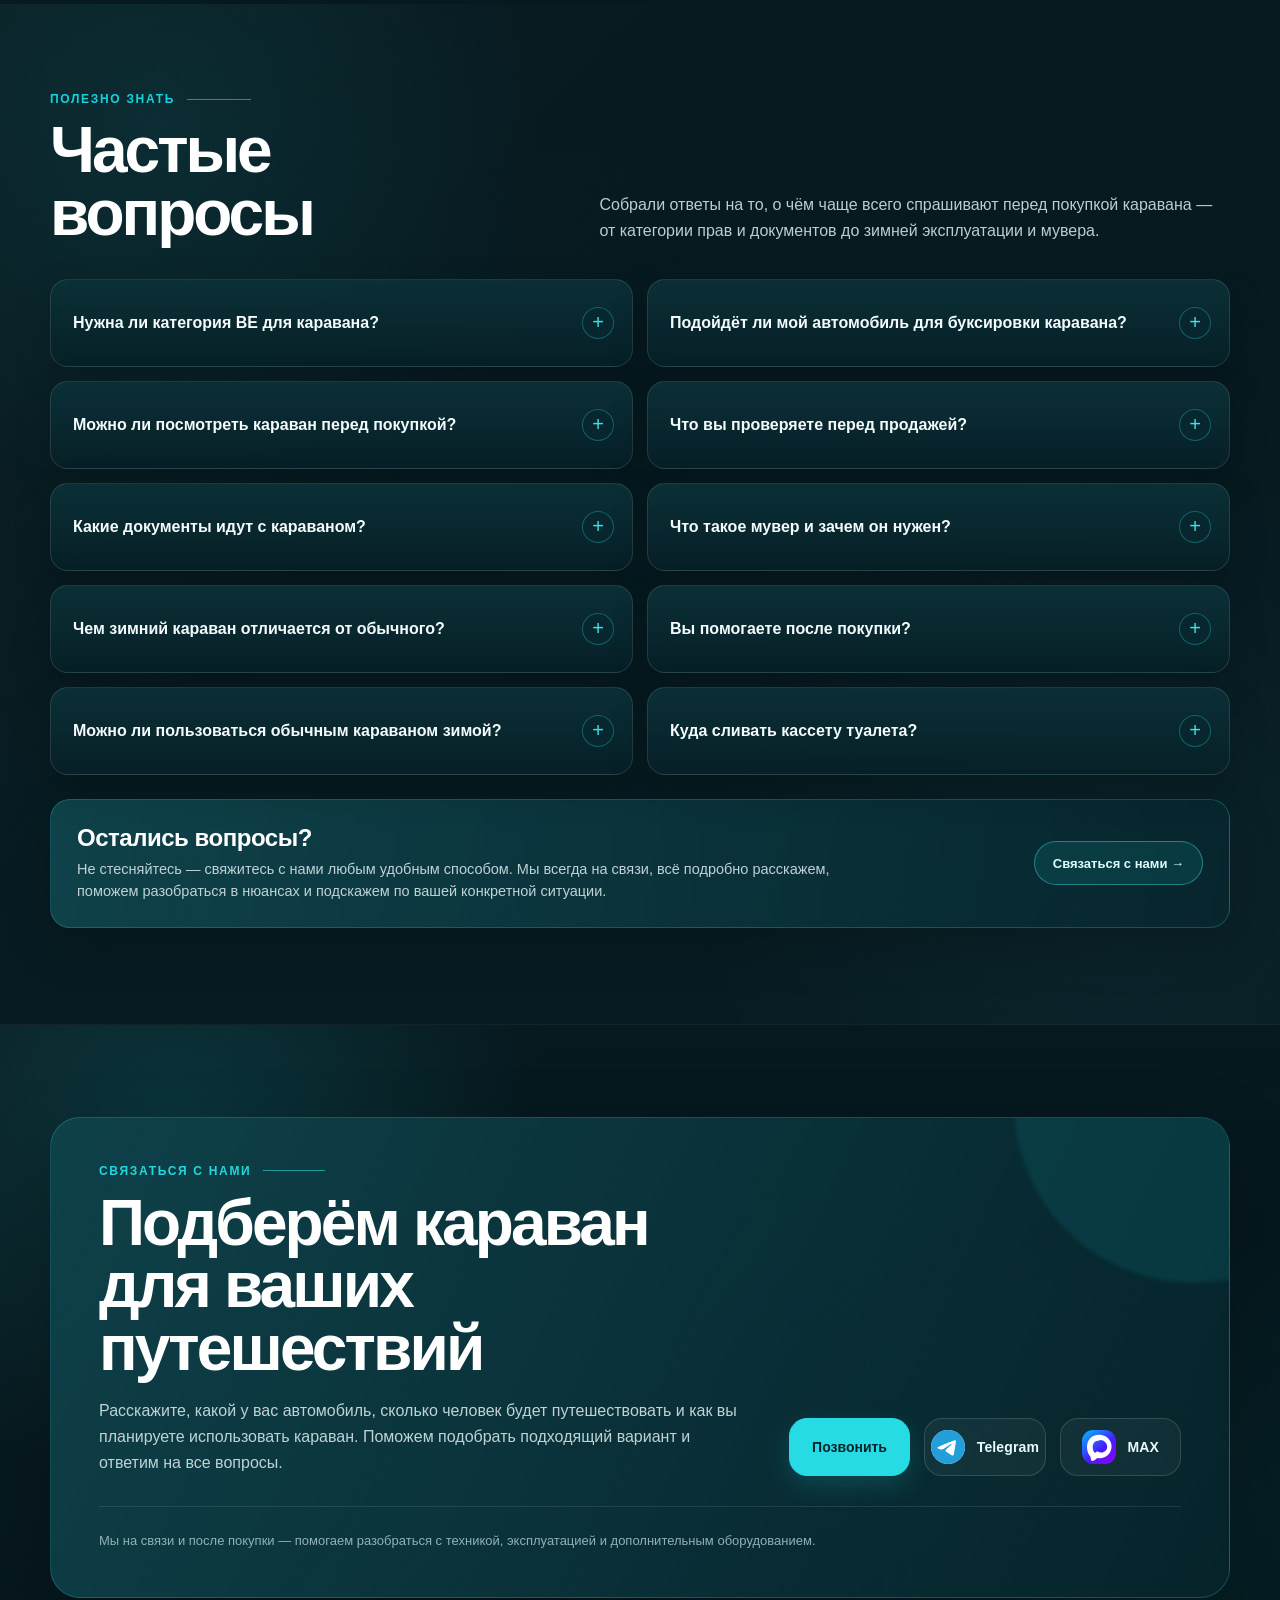
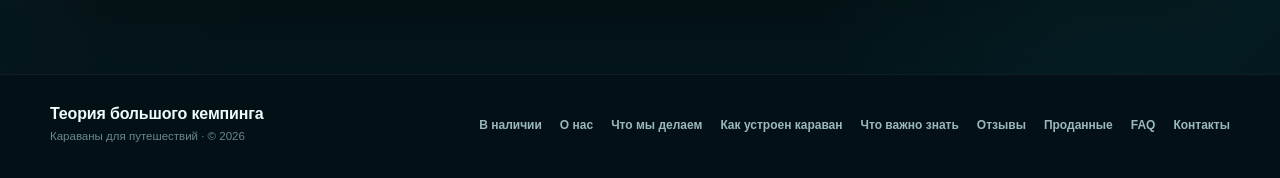
==== commit db1edc1c: "Show three latest sold caravans and link to full automatic archive" ====
--- a/index.html
+++ b/index.html
@@ -537,6 +537,8 @@
 @media(max-width:1000px){.sold-grid{grid-template-columns:repeat(2,minmax(0,1fr))}.sold-card:nth-child(n){grid-column:auto}.sold-card:last-child{grid-column:1/-1;max-width:620px;width:100%;justify-self:center}}
 @media(max-width:680px){.sold-section{padding:62px 0 70px}.sold-wrap{width:min(100% - 28px,1280px)}.sold-head{display:block}.sold-count{display:inline-flex;margin-top:18px}.sold-grid{grid-template-columns:1fr}.sold-card:last-child{grid-column:auto;max-width:none}.sold-media{height:235px}.sold-thumb{width:108px;height:78px}}
 
+
+.sold-archive-actions{display:flex;justify-content:center;margin-top:32px}.sold-archive-link{display:inline-flex;align-items:center;justify-content:center;gap:12px;padding:15px 25px;border-radius:13px;background:#16d3dc;color:#05282e;text-decoration:none;font-size:15px;font-weight:800;box-shadow:0 10px 30px rgba(0,0,0,.24);transition:background .2s,transform .2s}.sold-archive-link:hover{background:#70eff2;transform:translateY(-2px)}.sold-details-link{color:#6fe8ec;text-decoration:none;font-size:13px;font-weight:800;white-space:nowrap}.sold-details-link:hover{text-decoration:underline}.sold-empty{color:#bdd0d4}.sold-grid .sold-card:nth-child(n){grid-column:span 2}.sold-grid .sold-card:last-child{max-width:none;width:auto;justify-self:stretch}@media(max-width:1000px){.sold-grid .sold-card:nth-child(n){grid-column:auto}}@media(max-width:680px){.sold-archive-link{width:100%}}
 
 /* BLOCK 09 — FAQ */
 .faq-section{
@@ -2167,7 +2169,7 @@
 </script>
 <section class="tb-rv-section" aria-labelledby="tbRvTitle"><div class="tb-rv-wrap"><div class="tb-rv-card"><div class="tb-rv-copy"><div class="tb-rv-kicker">Ваш опыт важен</div><h2 id="tbRvTitle">Оставьте отзыв</h2><p>Если вы уже путешествуете с караваном от нас, поделитесь впечатлениями. Ваш опыт поможет другим людям выбрать свой караван и спокойнее решиться на первое путешествие.</p><div class="tb-rv-note">✓ Отзыв появится на сайте после проверки.</div></div><button class="tb-rv-open" id="tbRvOpen" type="button">Оставить отзыв</button></div></div></section>
 <div class="tb-rv-back" id="tbRvBack" aria-hidden="true"><div class="tb-rv-modal"><button class="tb-rv-close" id="tbRvClose" type="button">×</button><div id="tbRvFormView"><div class="tb-rv-kicker">Отзыв владельца</div><h3>Расскажите о вашем караване</h3><p class="tb-rv-intro">Выберите приобретённый у нас караван и поделитесь впечатлениями. После проверки отзыв появится на сайте.</p><form id="tbRvForm"><div class="tb-rv-hp"><input id="tbRvHp" type="text" autocomplete="off" tabindex="-1"></div><div class="tb-rv-grid"><div class="tb-rv-field"><label for="tbRvName">Ваше имя</label><input id="tbRvName" type="text" required placeholder="Например, Анна"></div><div class="tb-rv-field"><label for="tbRvCity">Город · необязательно</label><input id="tbRvCity" type="text" placeholder="Москва"></div><div class="tb-rv-field full"><div class="tb-rv-label">Какой караван вы приобрели?</div><div class="tb-rv-select" id="tbRvSelect"><button class="tb-rv-selectbtn" id="tbRvSelectBtn" type="button">Выберите караван</button><div class="tb-rv-menu" id="tbRvMenu"><div style="padding:10px;color:#879b9f">Загружаем проданные караваны…</div></div><input id="tbRvCaravanId" type="hidden"><input id="tbRvCaravanLabel" type="hidden"><div class="tb-rv-manual" id="tbRvManualWrap"><input id="tbRvManual" type="text" placeholder="Укажите модель и год"></div></div></div><div class="tb-rv-field full"><div class="tb-rv-label">Ваша оценка</div><div class="tb-rv-stars"><button class="tb-rv-star" type="button" data-r="1">★</button><button class="tb-rv-star" type="button" data-r="2">★</button><button class="tb-rv-star" type="button" data-r="3">★</button><button class="tb-rv-star" type="button" data-r="4">★</button><button class="tb-rv-star" type="button" data-r="5">★</button></div><input id="tbRvRating" type="hidden"></div><div class="tb-rv-field full"><label for="tbRvText">Ваш отзыв</label><textarea id="tbRvText" required placeholder="Расскажите о покупке и первых путешествиях…"></textarea></div><div class="tb-rv-field full"><div class="tb-rv-label">Фото · по желанию</div><label class="tb-rv-upload" for="tbRvPhoto"><strong id="tbRvUploadTitle">Добавить фотографию</strong><small id="tbRvUploadSub">Например, фото каравана в поездке</small></label><input class="tb-rv-photo" id="tbRvPhoto" type="file" accept="image/*"></div><label class="tb-rv-consent tb-rv-field full"><input id="tbRvConsent" type="checkbox" required><span>Разрешаю разместить мой отзыв и, если загружено, фотографию на сайте «Теория большого кемпинга».</span></label></div><button class="tb-rv-submit" id="tbRvSubmit" type="submit">Отправить отзыв</button><div class="tb-rv-error" id="tbRvError"></div><div style="margin-top:11px;text-align:center;color:#98a9ab;font-size:11.5px">Публикация — только после модерации.</div></form></div><div class="tb-rv-success" id="tbRvSuccess"><div class="ok">✓</div><h3>Спасибо за отзыв!</h3><p>Он отправлен на проверку и появится на сайте после модерации.</p><button type="button" id="tbRvSuccessClose">Закрыть</button></div></div></div>
-<section aria-labelledby="sold-title" class="sold-section" id="sold"><div class="sold-wrap"><div class="sold-head"><div><div class="sold-kicker">История продаж</div><h2 id="sold-title">Уже нашли своих хозяев</h2><p>Караваны, которые уже отправились в новые путешествия. Небольшая часть наших проданных моделей.</p></div><div class="sold-count">Проданные караваны</div></div><div class="sold-grid"><article class="sold-card" data-sold-card=""><div class="sold-media"><img alt="Hobby Prestige 560 WLU 2006 — проданный караван" class="sold-main" loading="lazy" src="assets-01/img_fa4a161639d8c15c5fbc.avif"/><button aria-label="Поменять фотографии местами" class="sold-thumb" type="button"><img alt="Второй кадр Hobby Prestige 560 WLU 2006" loading="lazy" src="assets-01/img_dd529ab64dc8914c0fe6.avif"/></button><div class="sold-badge">Продан</div></div><div class="sold-info"><h3>Hobby Prestige 560 WLU</h3><div class="sold-year">2006</div></div></article><article class="sold-card" data-sold-card=""><div class="sold-media"><img alt="Hobby Excellent Easy 2003 — проданный караван" class="sold-main" loading="lazy" src="assets-01/img_7a93724a0a27d877bc79.avif"/><button aria-label="Поменять фотографии местами" class="sold-thumb" type="button"><img alt="Второй кадр Hobby Excellent Easy 2003" loading="lazy" src="assets-01/img_10949632ee314b34b127.avif"/></button><div class="sold-badge">Продан</div></div><div class="sold-info"><h3>Hobby Excellent Easy</h3><div class="sold-year">2003</div></div></article><article class="sold-card" data-sold-card=""><div class="sold-media"><img alt="Fendt Topas 590 2003 — проданный караван" class="sold-main" loading="lazy" src="assets-01/img_01686f10755c204dc456.avif"/><button aria-label="Поменять фотографии местами" class="sold-thumb" type="button"><img alt="Второй кадр Fendt Topas 590 2003" loading="lazy" src="assets-01/img_d83e37b0915af36e3bdd.avif"/></button><div class="sold-badge">Продан</div></div><div class="sold-info"><h3>Fendt Topas 590</h3><div class="sold-year">2003</div></div></article><article class="sold-card" data-sold-card=""><div class="sold-media"><img alt="Hobby Exclusive 560 2007 — проданный караван" class="sold-main" loading="lazy" src="assets-01/img_2d451aeedff4dc9838e5.avif"/><button aria-label="Поменять фотографии местами" class="sold-thumb" type="button"><img alt="Второй кадр Hobby Exclusive 560 2007" loading="lazy" src="assets-01/img_87fb44a0410533c286a5.avif"/></button><div class="sold-badge">Продан</div></div><div class="sold-info"><h3>Hobby Exclusive 560</h3><div class="sold-year">2007</div></div></article><article class="sold-card" data-sold-card=""><div class="sold-media"><img alt="Cabby 620 2006 — проданный караван" class="sold-main" loading="lazy" src="assets-01/img_086e83fb689fb8d13b1f.avif"/><button aria-label="Поменять фотографии местами" class="sold-thumb" type="button"><img alt="Второй кадр Cabby 620 2006" loading="lazy" src="assets-01/img_4490e0d5fb67bf729233.avif"/></button><div class="sold-badge">Продан</div></div><div class="sold-info"><h3>Cabby 620</h3><div class="sold-year">2006</div></div></article><article class="sold-card" data-sold-card=""><div class="sold-media"><img alt="Hymer Eriba Nova 465G 2007 — проданный караван" class="sold-main" loading="lazy" src="assets-02/img_fe1b3c05e644f84bbc0f.avif"/><button aria-label="Поменять фотографии местами" class="sold-thumb" type="button"><img alt="Второй кадр Hymer Eriba Nova 465G 2007" loading="lazy" src="assets-01/img_e0e01af19b397c5cf76d.avif"/></button><div class="sold-badge">Продан</div></div><div class="sold-info"><h3>Hymer Eriba Nova 465G</h3><div class="sold-year">2007</div></div></article><article class="sold-card" data-sold-card=""><div class="sold-media"><img alt="Hobby Excellent Easy 540 2003 — проданный караван" class="sold-main" loading="lazy" src="assets-02/img_1b85be897346121b41b4.avif"/><button aria-label="Поменять фотографии местами" class="sold-thumb" type="button"><img alt="Второй кадр Hobby Excellent Easy 540 2003" loading="lazy" src="assets-02/img_077980873166fac27bf5.avif"/></button><div class="sold-badge">Продан</div></div><div class="sold-info"><h3>Hobby Excellent Easy 540</h3><div class="sold-year">2003</div></div></article></div><div class="sold-note">Нажмите на маленькое фото, чтобы посмотреть второй кадр крупнее.</div></div></section><script>document.querySelectorAll('[data-sold-card]').forEach(function(card){var main=card.querySelector('.sold-main');var thumb=card.querySelector('.sold-thumb img');card.querySelector('.sold-thumb').addEventListener('click',function(){var s=main.src,a=main.alt;main.src=thumb.src;main.alt=thumb.alt;thumb.src=s;thumb.alt=a;});});</script>
+<section aria-labelledby="sold-title" class="sold-section" id="sold"><div class="sold-wrap"><div class="sold-head"><div><div class="sold-kicker">История продаж</div><h2 id="sold-title">Уже нашли своих хозяев</h2><p>Последние проданные караваны. Полная история продаж — в нашем архиве.</p></div><div class="sold-count" data-sold-count>Проданные караваны</div></div><div class="sold-grid" id="soldDynamic" data-sold-view="latest"></div><div class="sold-archive-actions"><a href="sold.html" class="sold-archive-link">Смотреть все проданные караваны <span aria-hidden="true">→</span></a></div></div></section>
 <section aria-labelledby="faq-title" class="faq-section" id="faq">
 <div class="faq-wrap">
 <div class="faq-intro">
@@ -2431,6 +2433,8 @@
 <script src="catalog-data.js?v=20261109-kabe2"></script>
 <script src="catalog-api.js?v=20261109-sold"></script>
 <script src="home-catalog.js?v=20261109-sold"></script>
+<script src="sold-history.js?v=20261109-archive"></script>
+<script src="sold-catalog.js?v=20261109-archive"></script>
   <!-- Отслеживание переходов на Авито -->
 <script>
 document.addEventListener('click', function(event) {
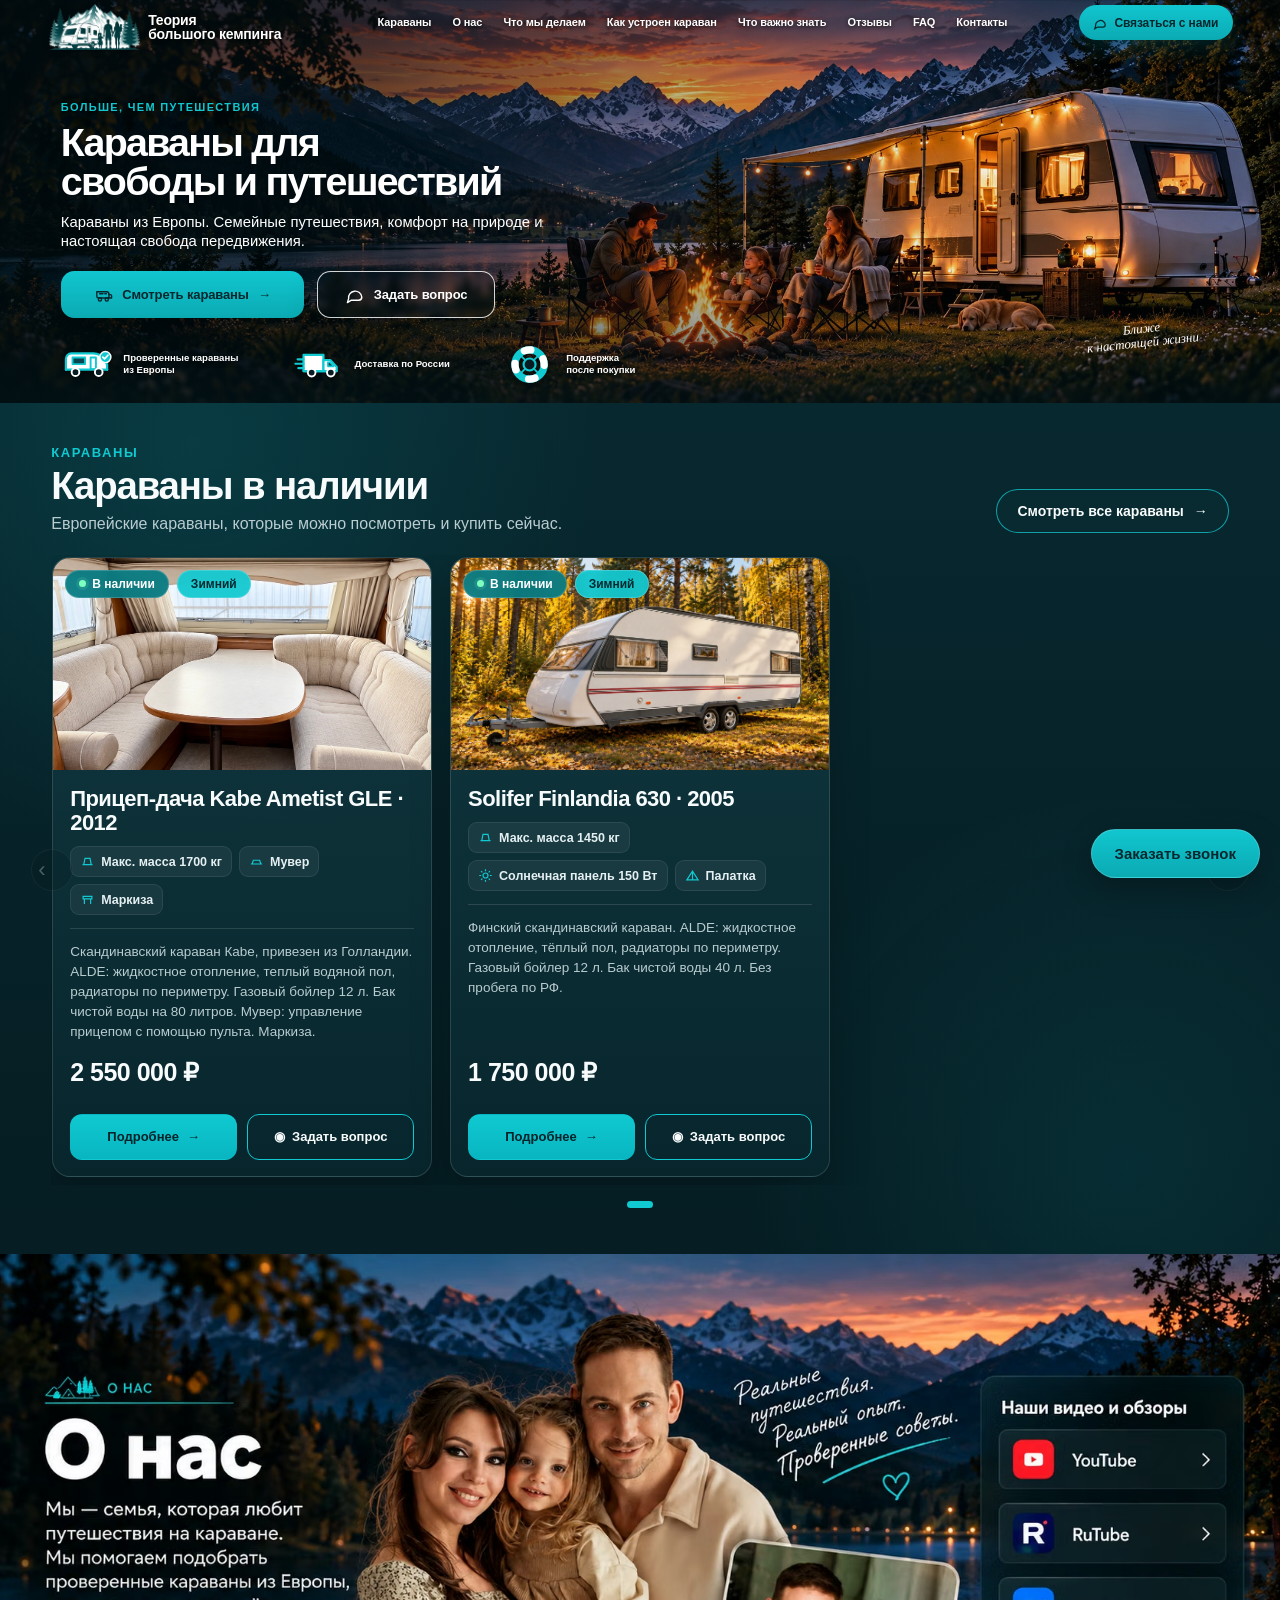
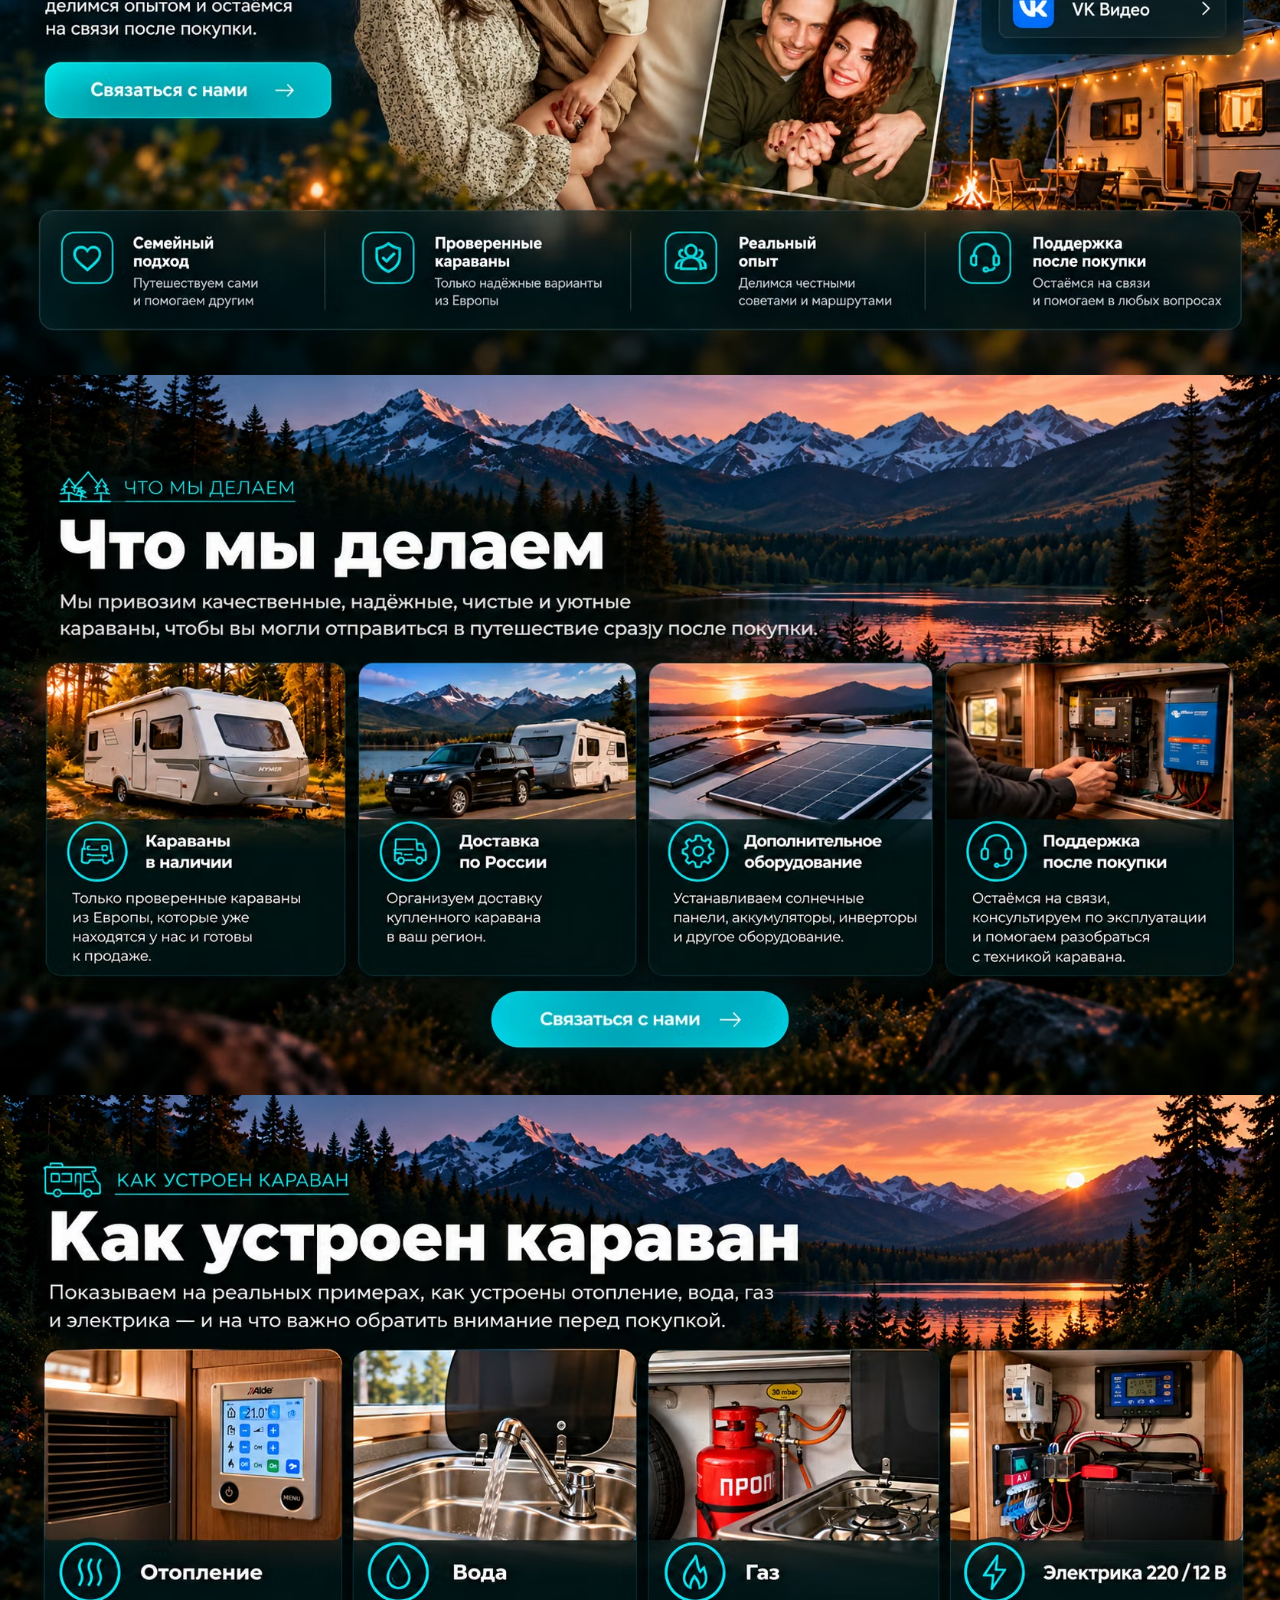
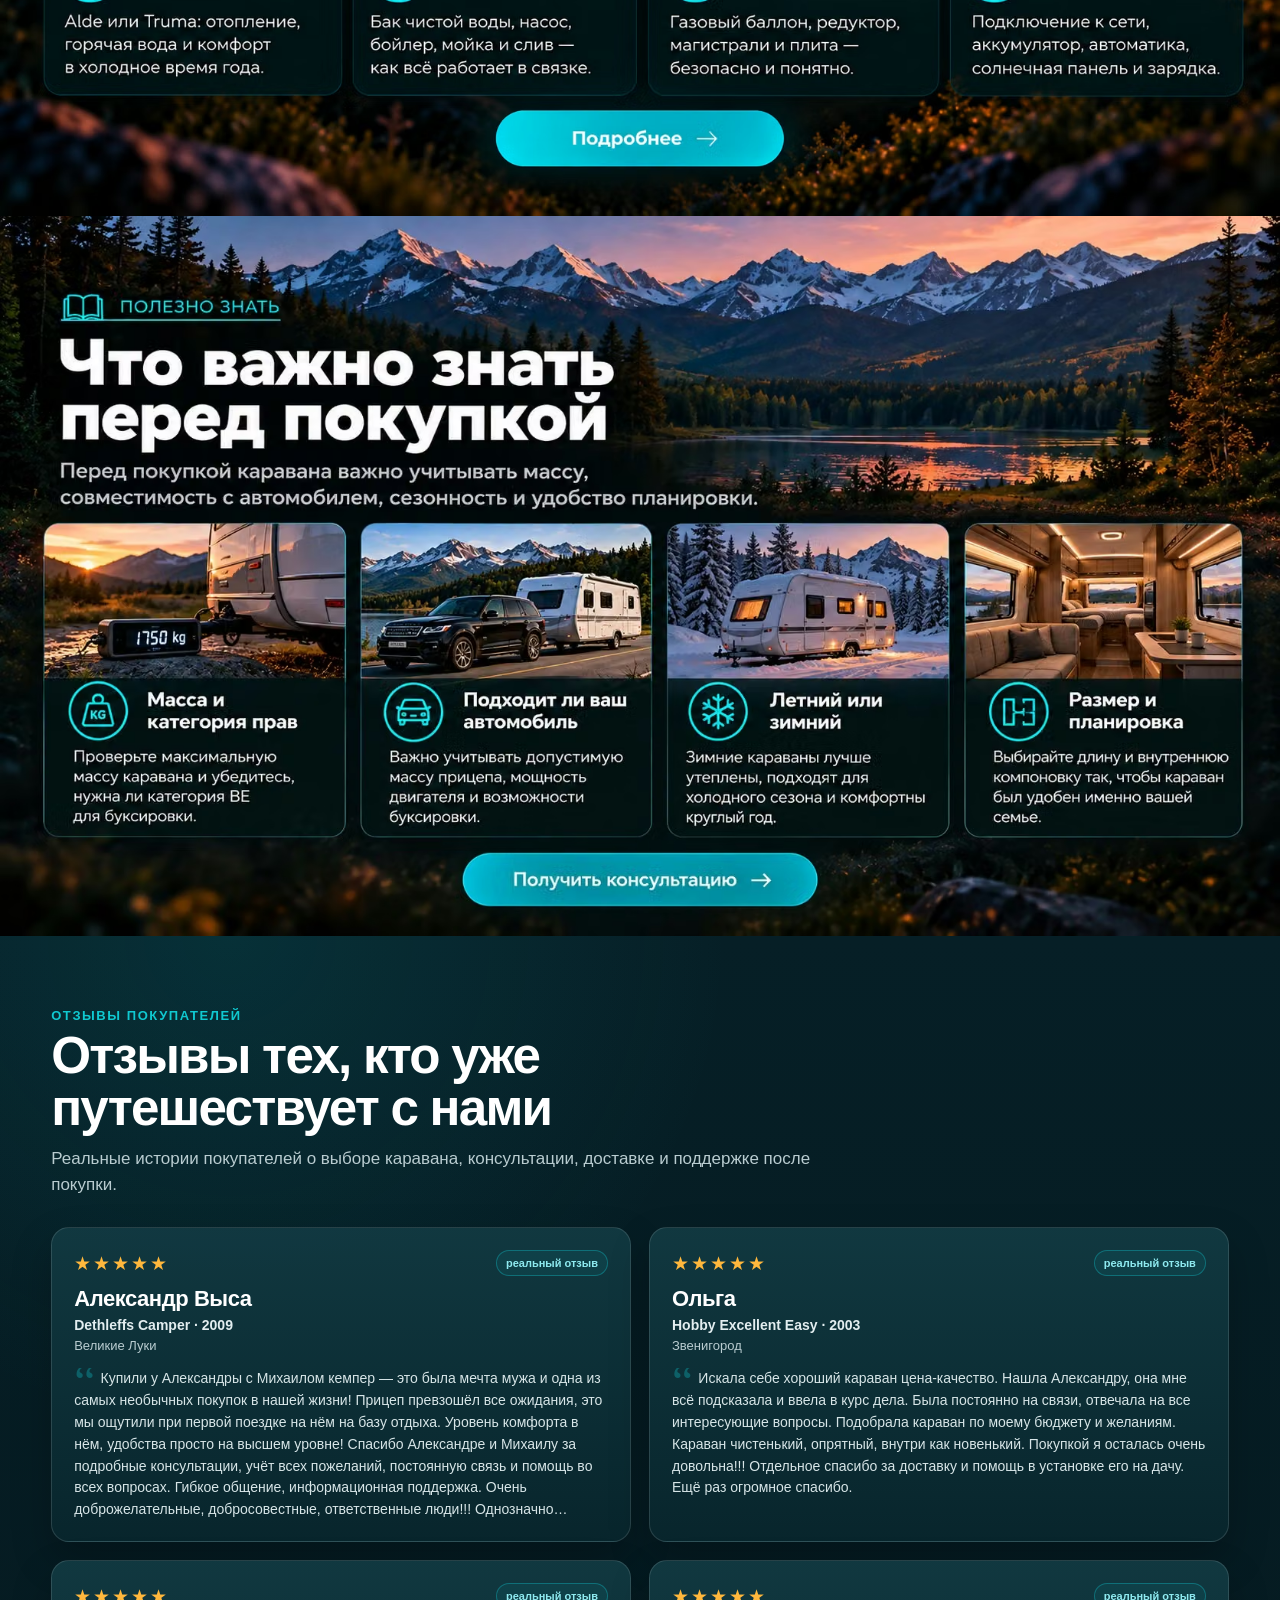
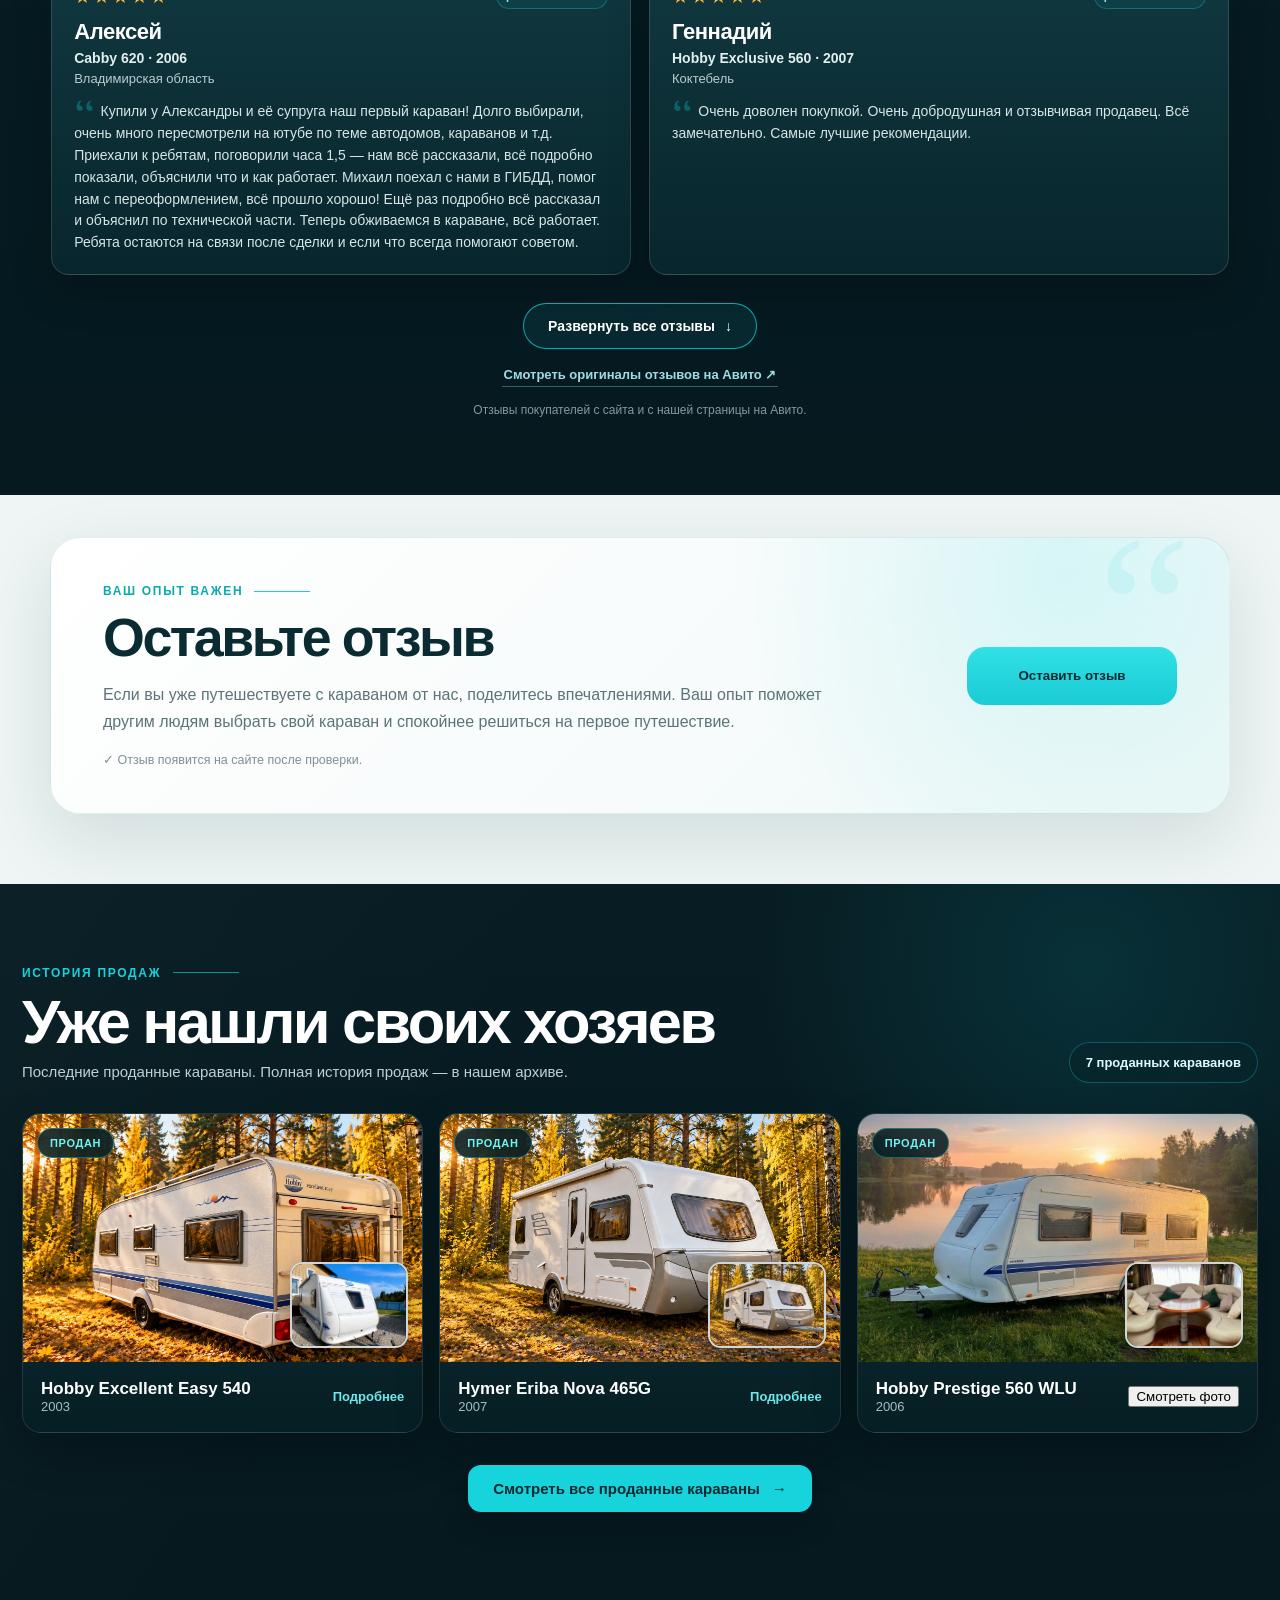
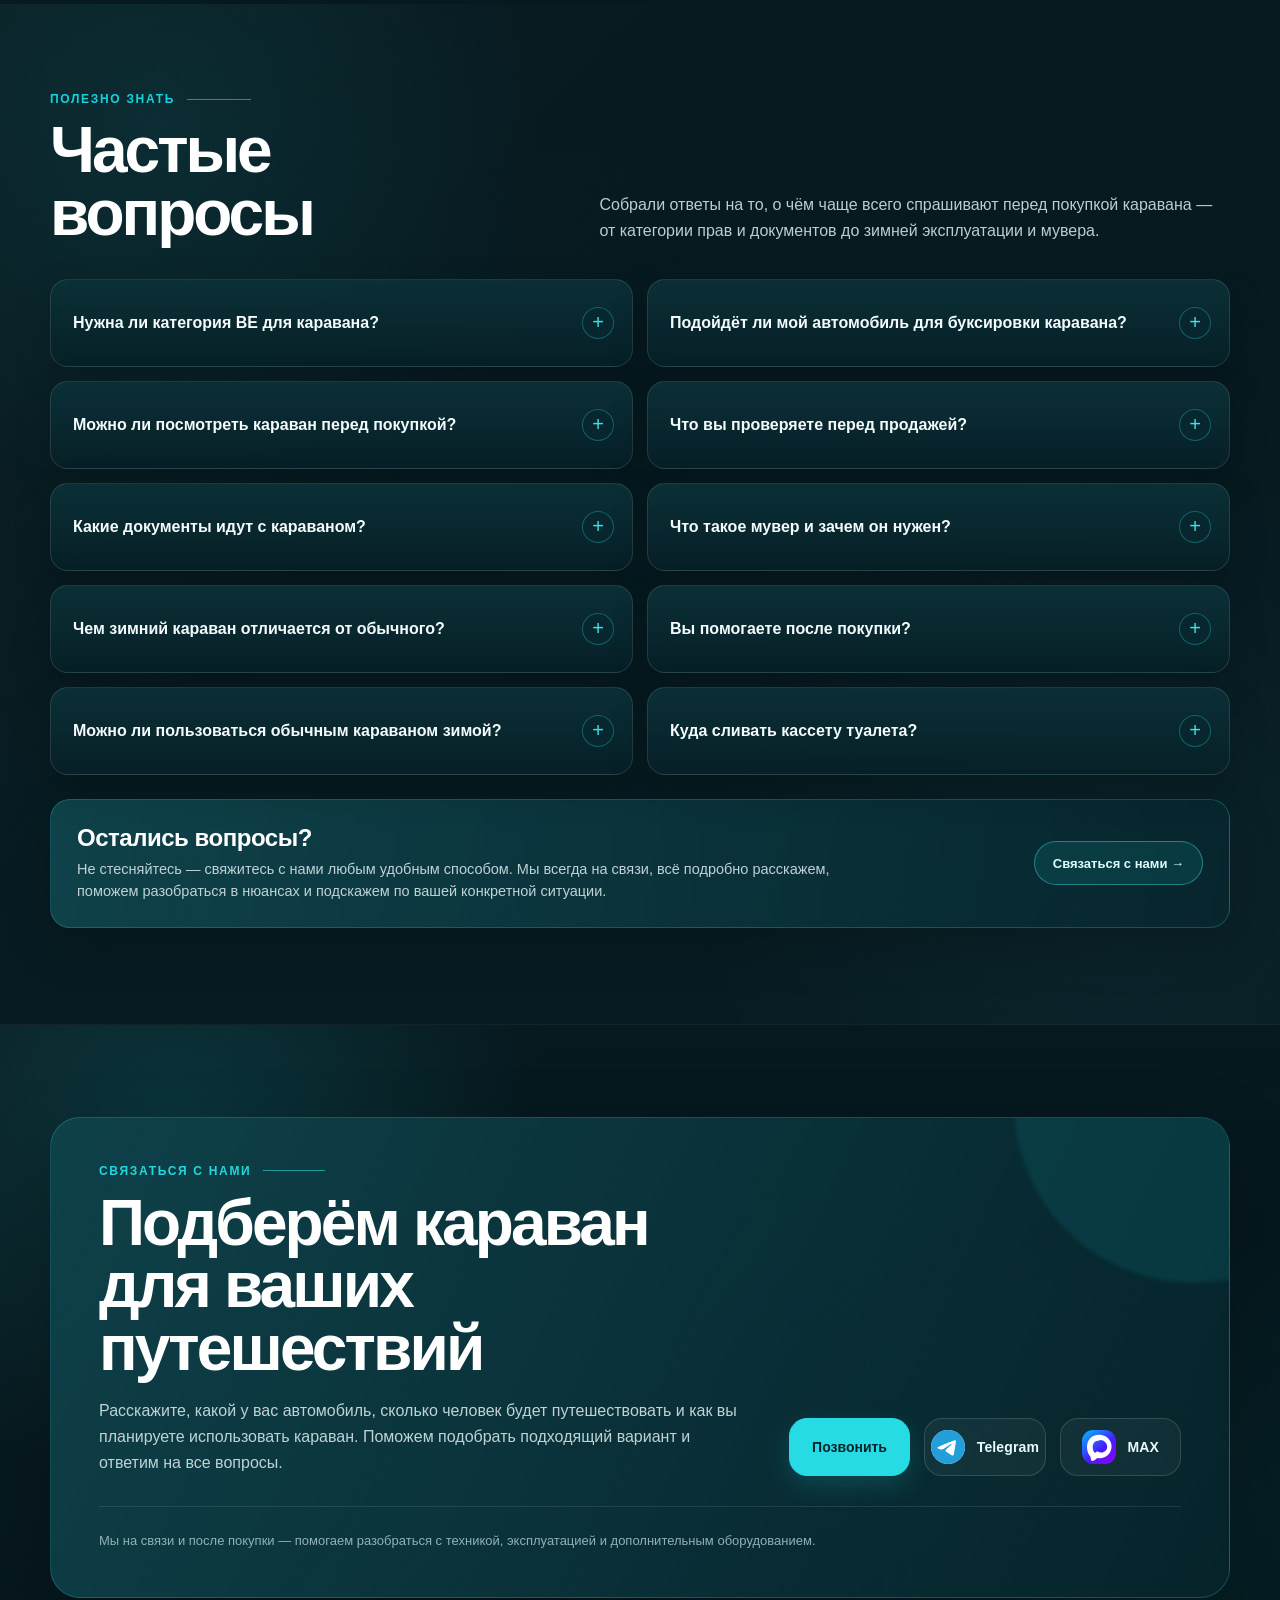
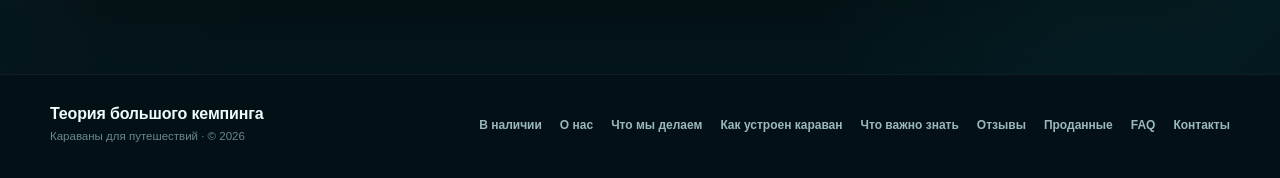
==== commit 095f37fc: "Refresh sold photo viewer on index.html" ====
--- a/index.html
+++ b/index.html
@@ -2434,7 +2434,7 @@
 <script src="catalog-api.js?v=20261109-sold"></script>
 <script src="home-catalog.js?v=20261109-sold"></script>
 <script src="sold-history.js?v=20261109-archive"></script>
-<script src="sold-catalog.js?v=20261109-archive"></script>
+<script src="sold-catalog.js?v=20261109-photo-viewer2"></script>
   <!-- Отслеживание переходов на Авито -->
 <script>
 document.addEventListener('click', function(event) {
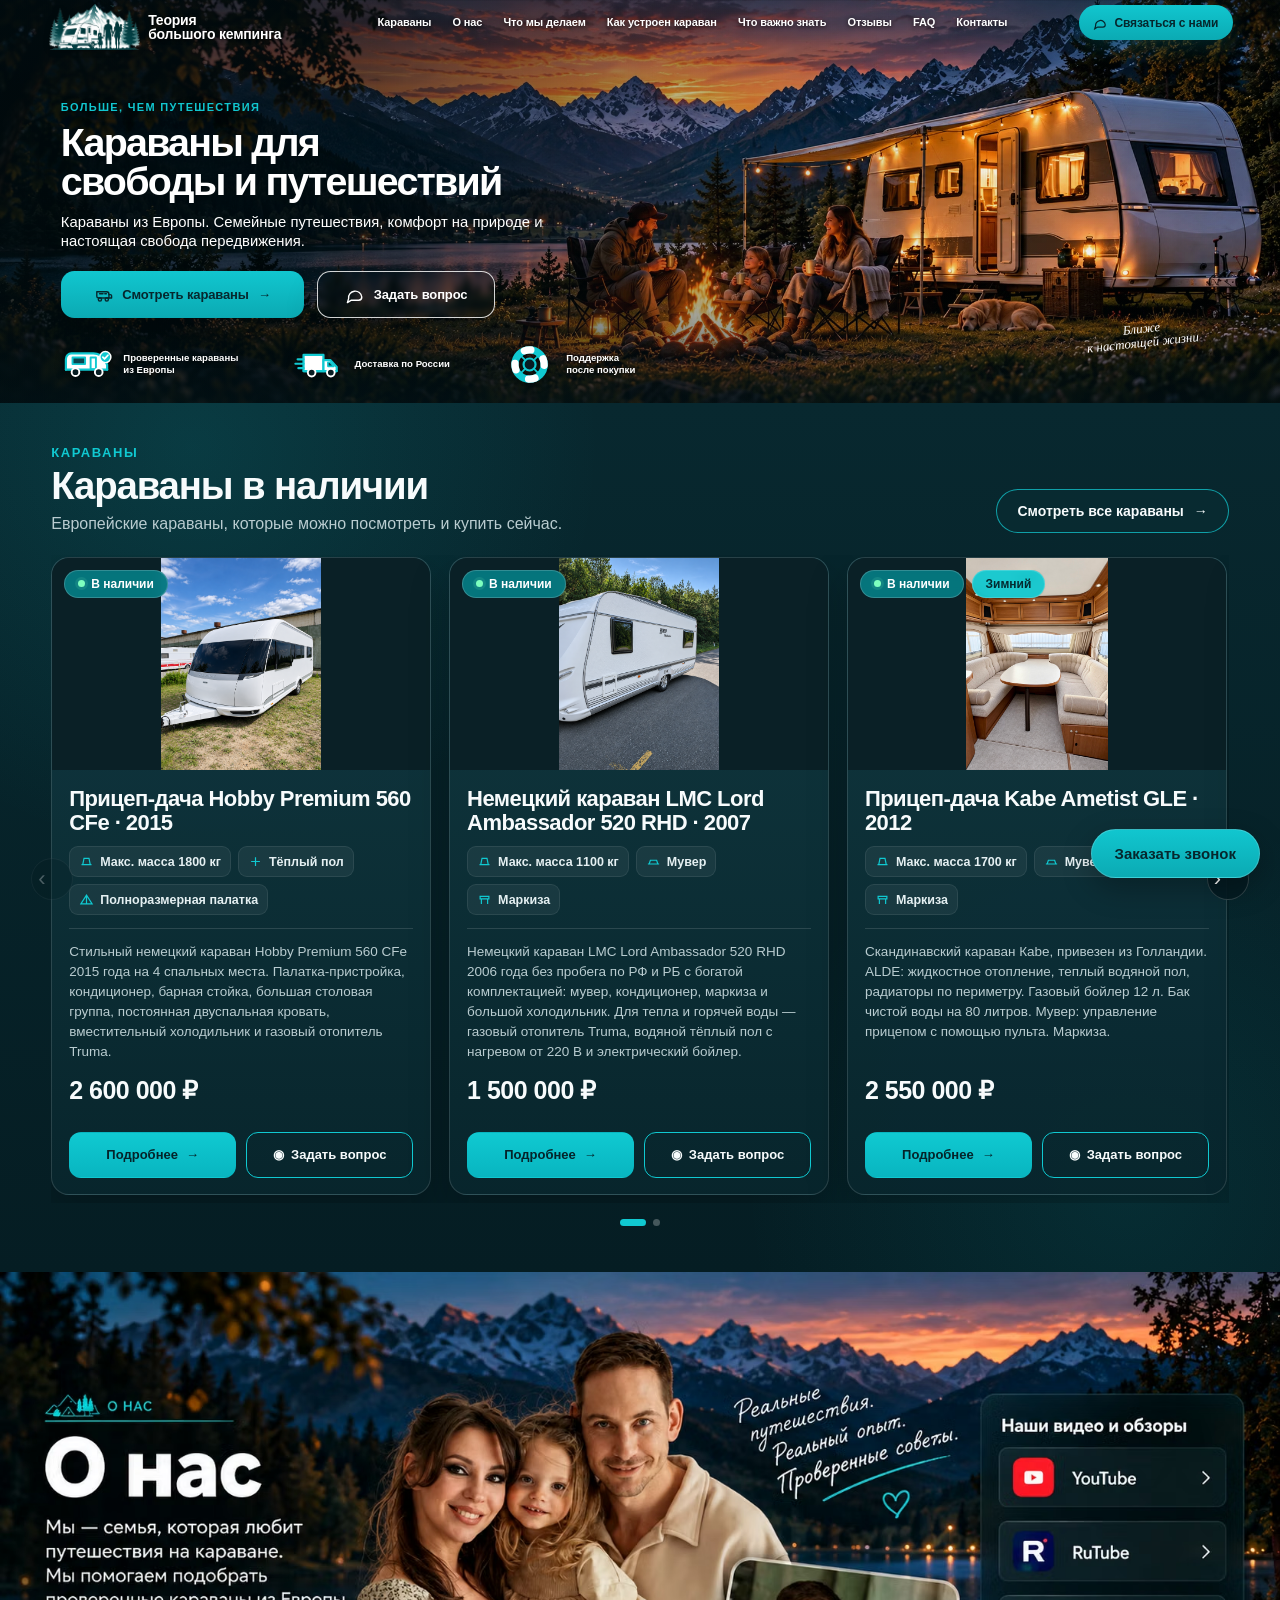
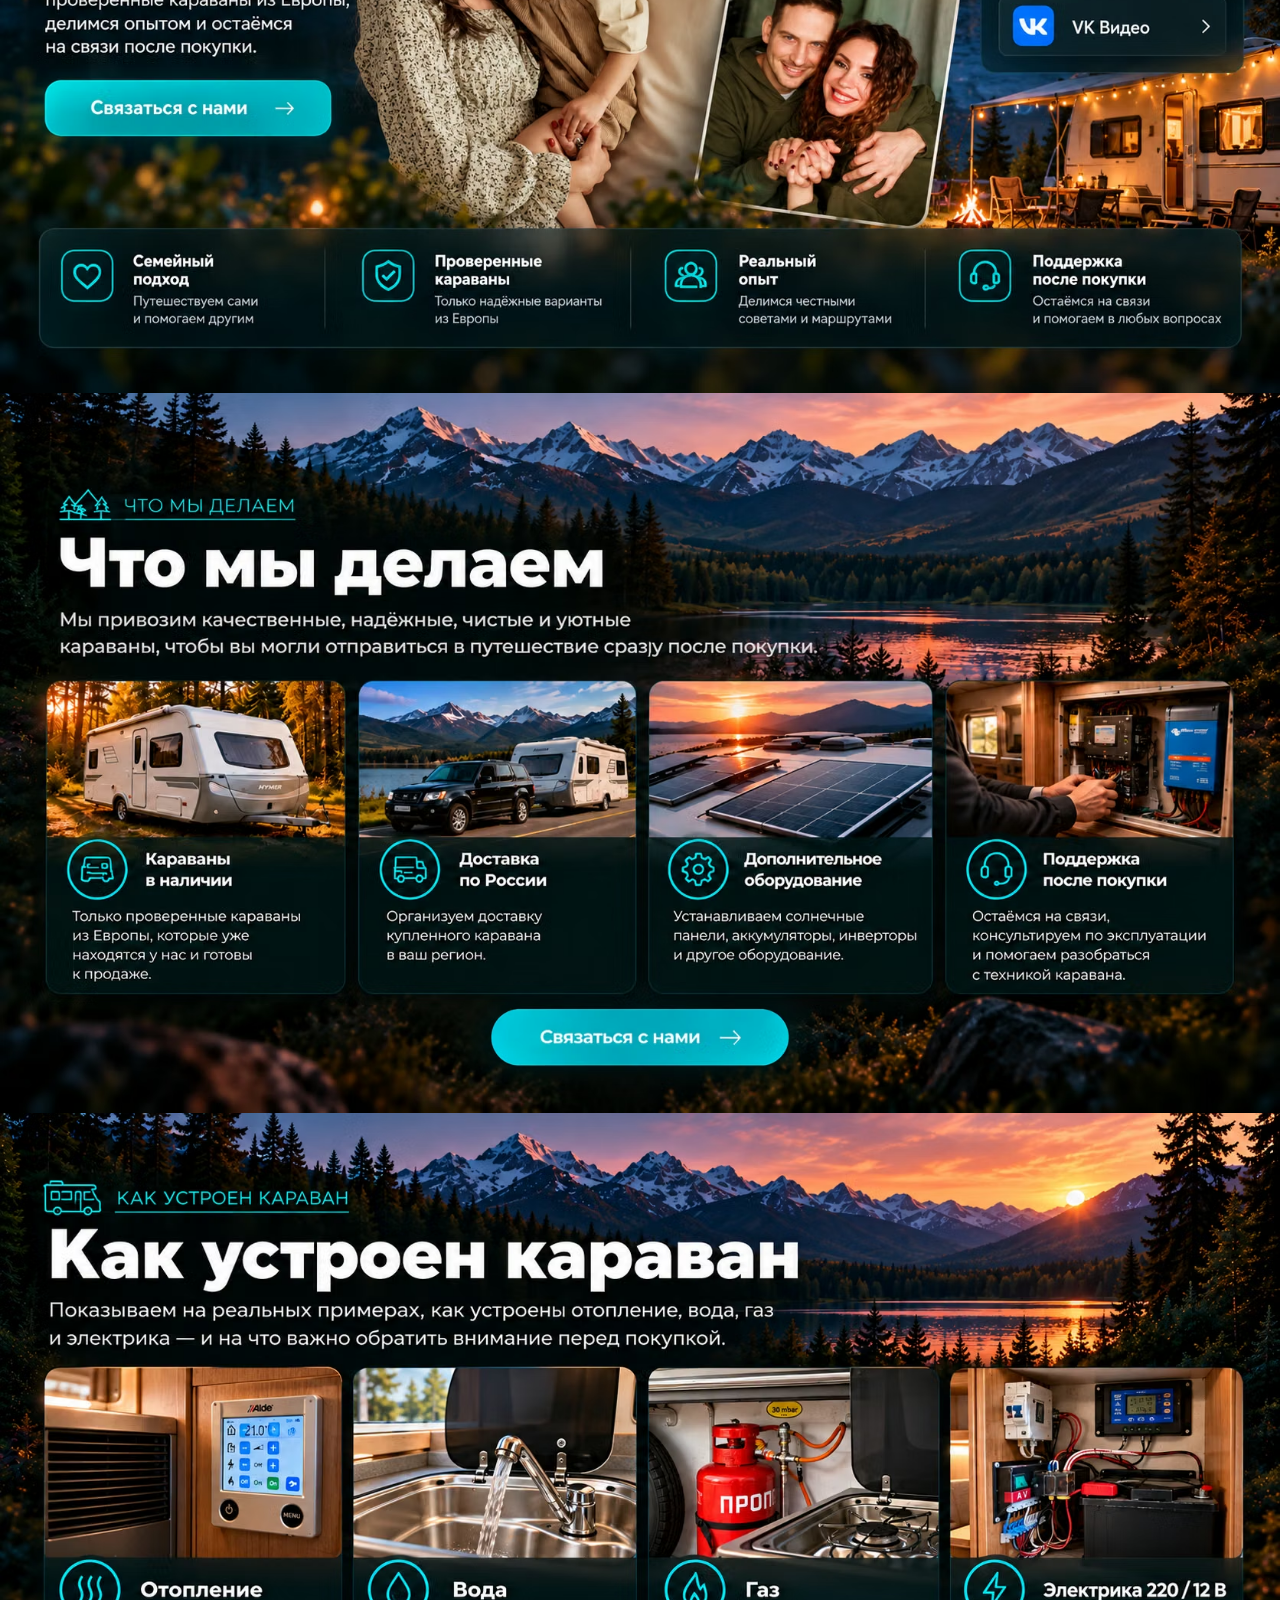
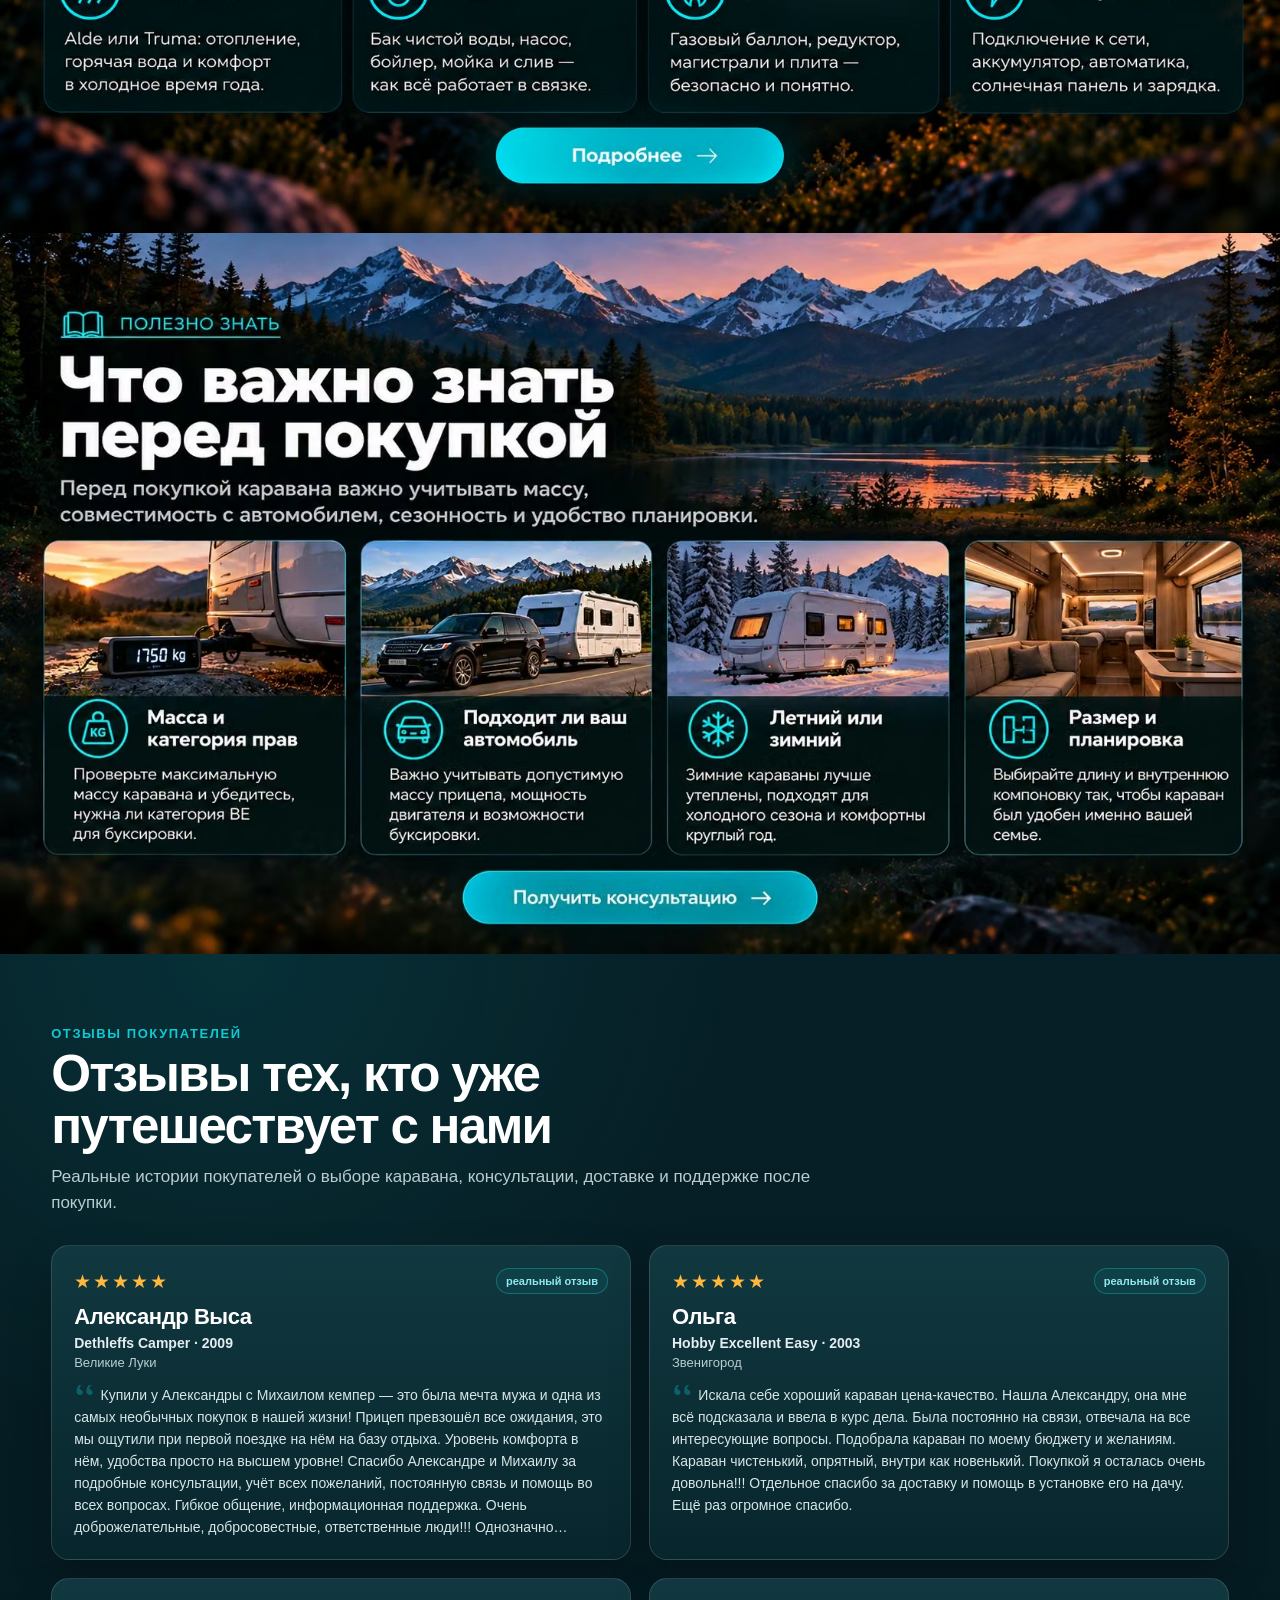
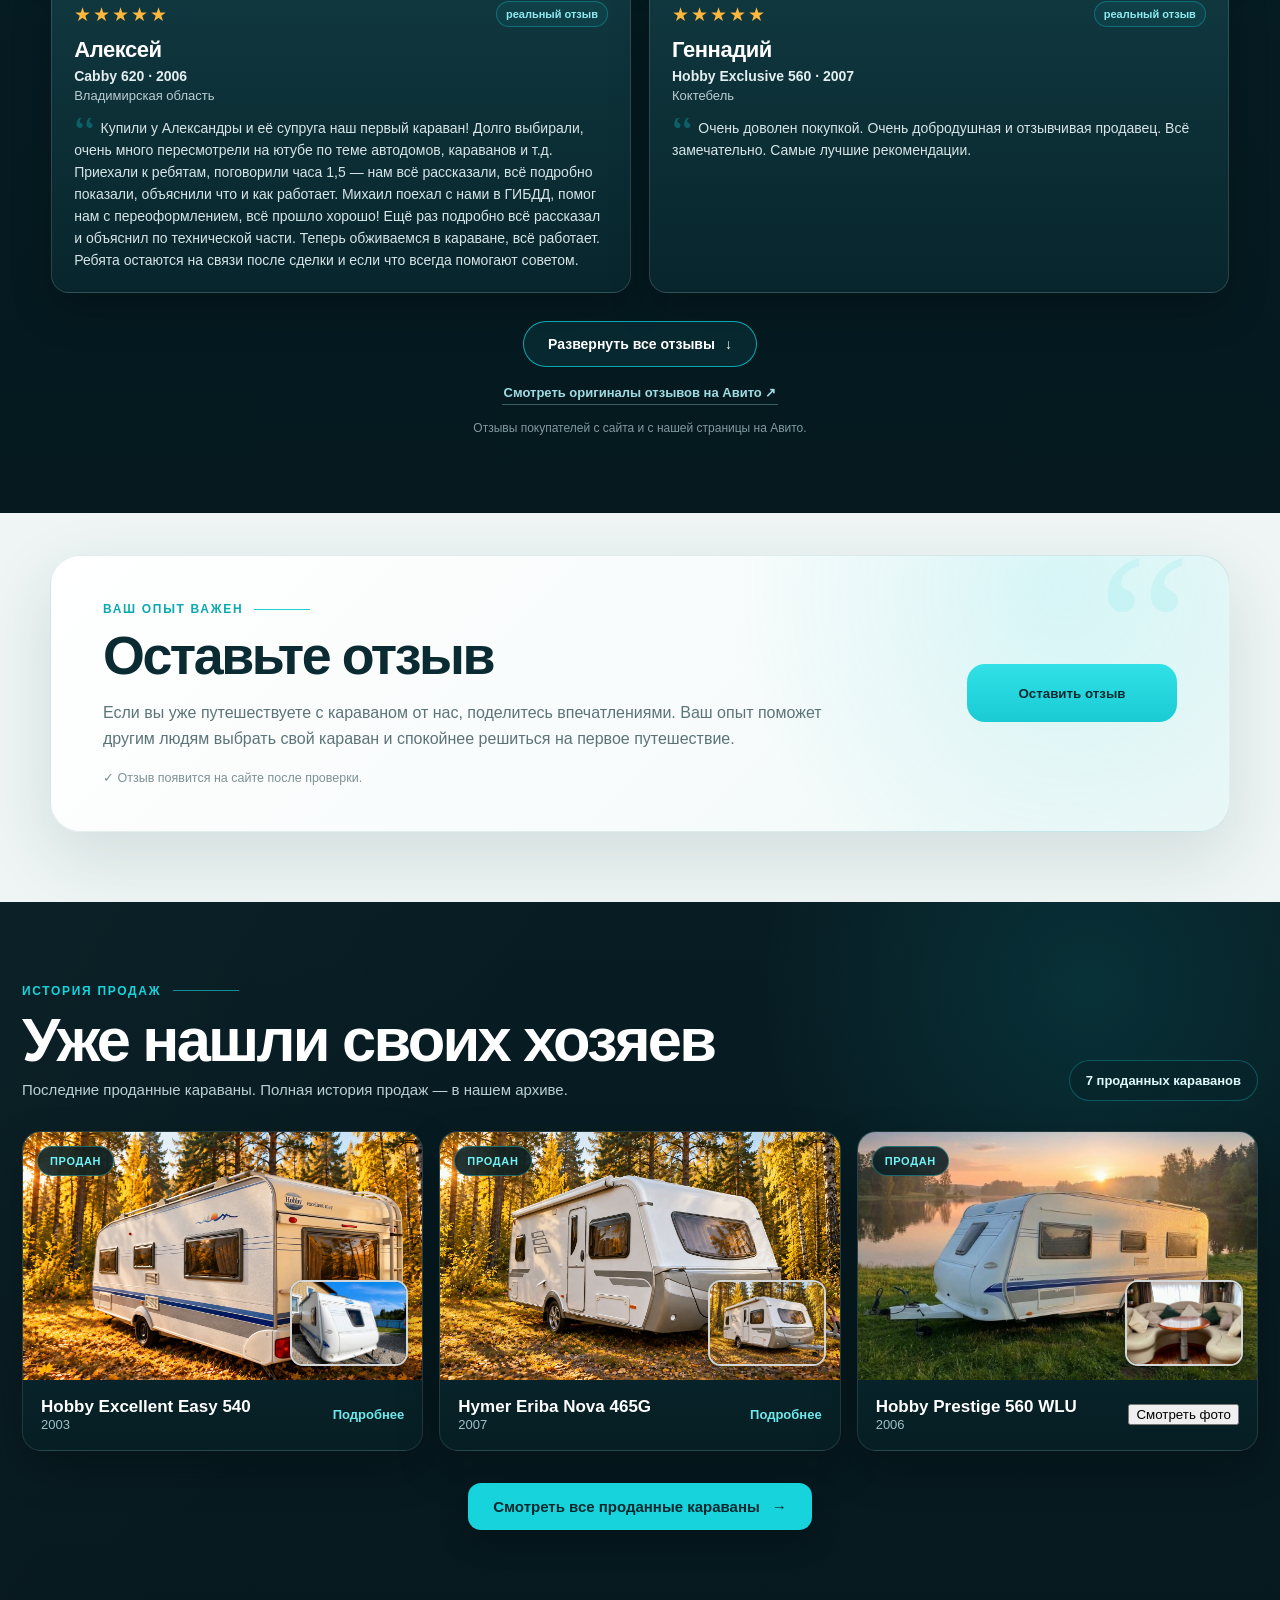
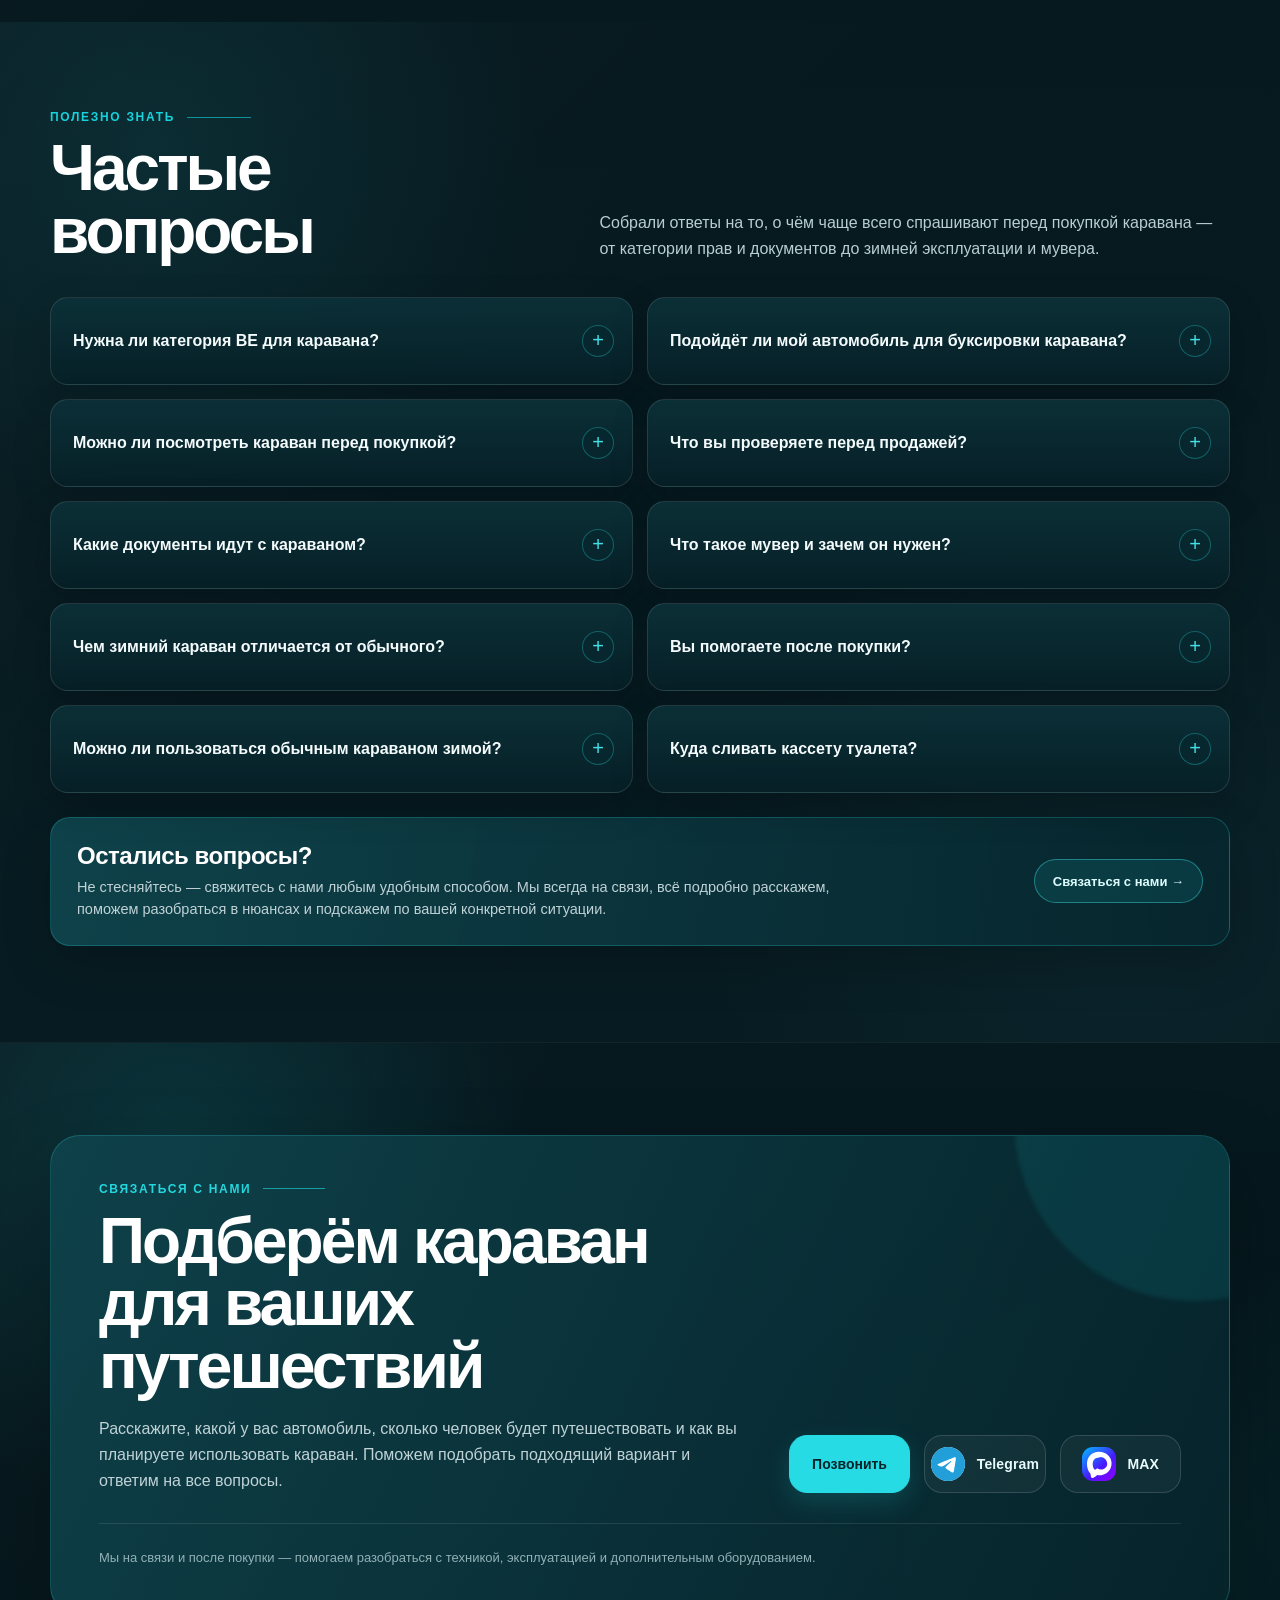
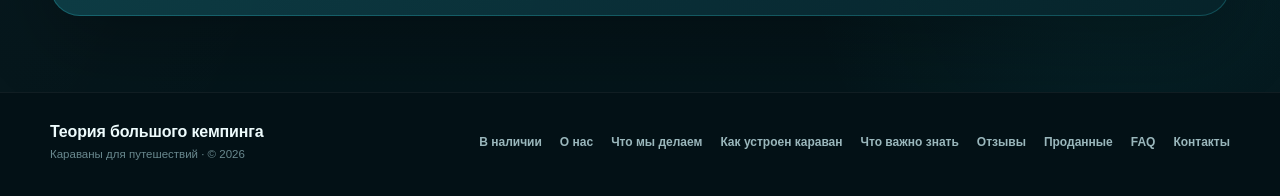
==== commit f69cf93c: "Show complete caravan photos in home cards, detail gallery and thumbnails" ====
--- a/index.html
+++ b/index.html
@@ -290,7 +290,7 @@
 .stock-section .cards::-webkit-scrollbar{display:none}
 .stock-section .card{min-width:0;scroll-snap-align:start;border:1px solid var(--line);background:linear-gradient(180deg,rgba(17,57,65,.98),rgba(8,38,45,.98));border-radius:var(--radius);overflow:hidden;box-shadow:0 18px 40px rgba(0,0,0,.22);display:flex;flex-direction:column}
 .stock-section .photo{position:relative;aspect-ratio:16/9;background:#0a2026;overflow:hidden}
-.stock-section .photo img{width:100%;height:100%;display:block;object-fit:cover}
+.stock-section .photo img{width:100%;height:100%;display:block;object-fit:contain;object-position:center}
 .stock-section .badge-row{position:absolute;left:12px;top:12px;display:flex;gap:8px;flex-wrap:wrap}
 .stock-section .badge{display:inline-flex;align-items:center;gap:6px;width:auto;min-width:max-content;white-space:nowrap;border-radius:999px;padding:7px 13px;font-size:12px;line-height:1;font-weight:800;background:rgba(6,123,130,.94);color:#fff;border:1px solid rgba(255,255,255,.18);backdrop-filter:blur(6px)}
 .stock-section .badge.type-winter{background:rgba(18,201,209,.94);color:#042a30}
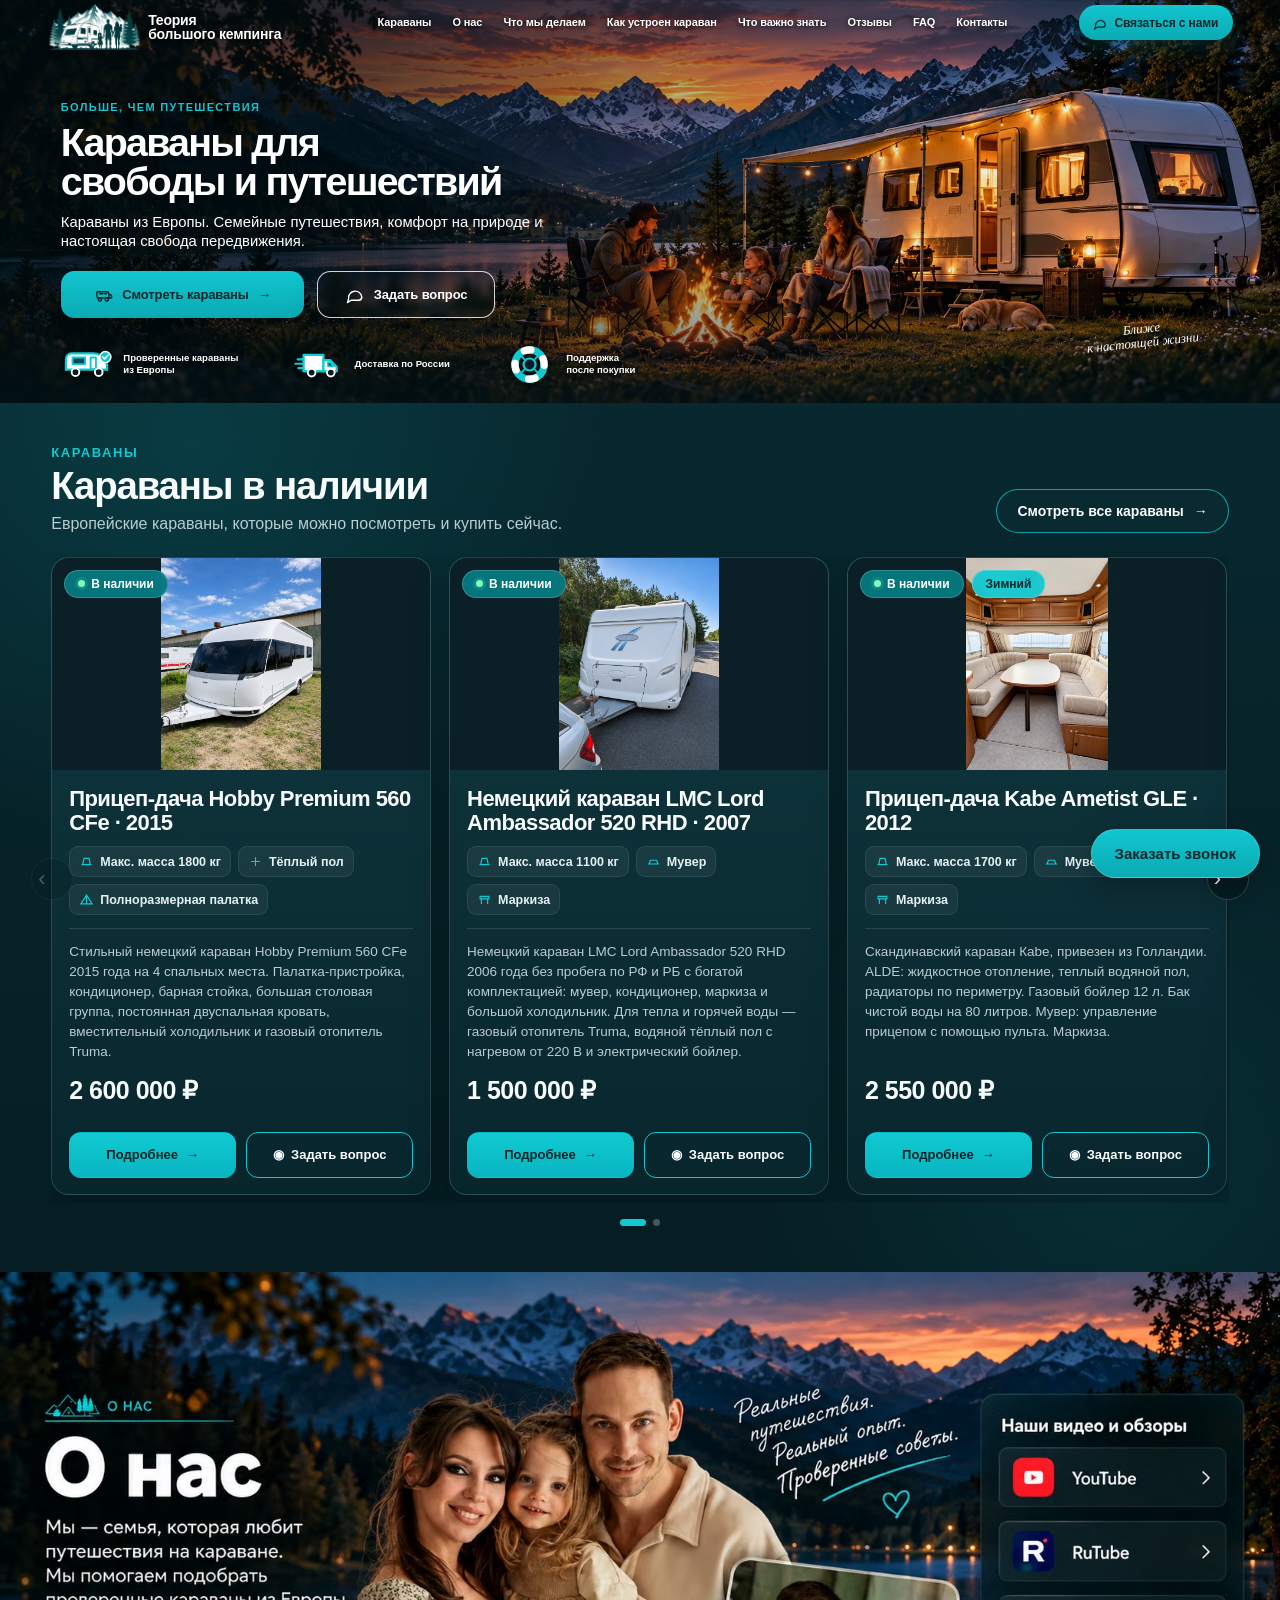
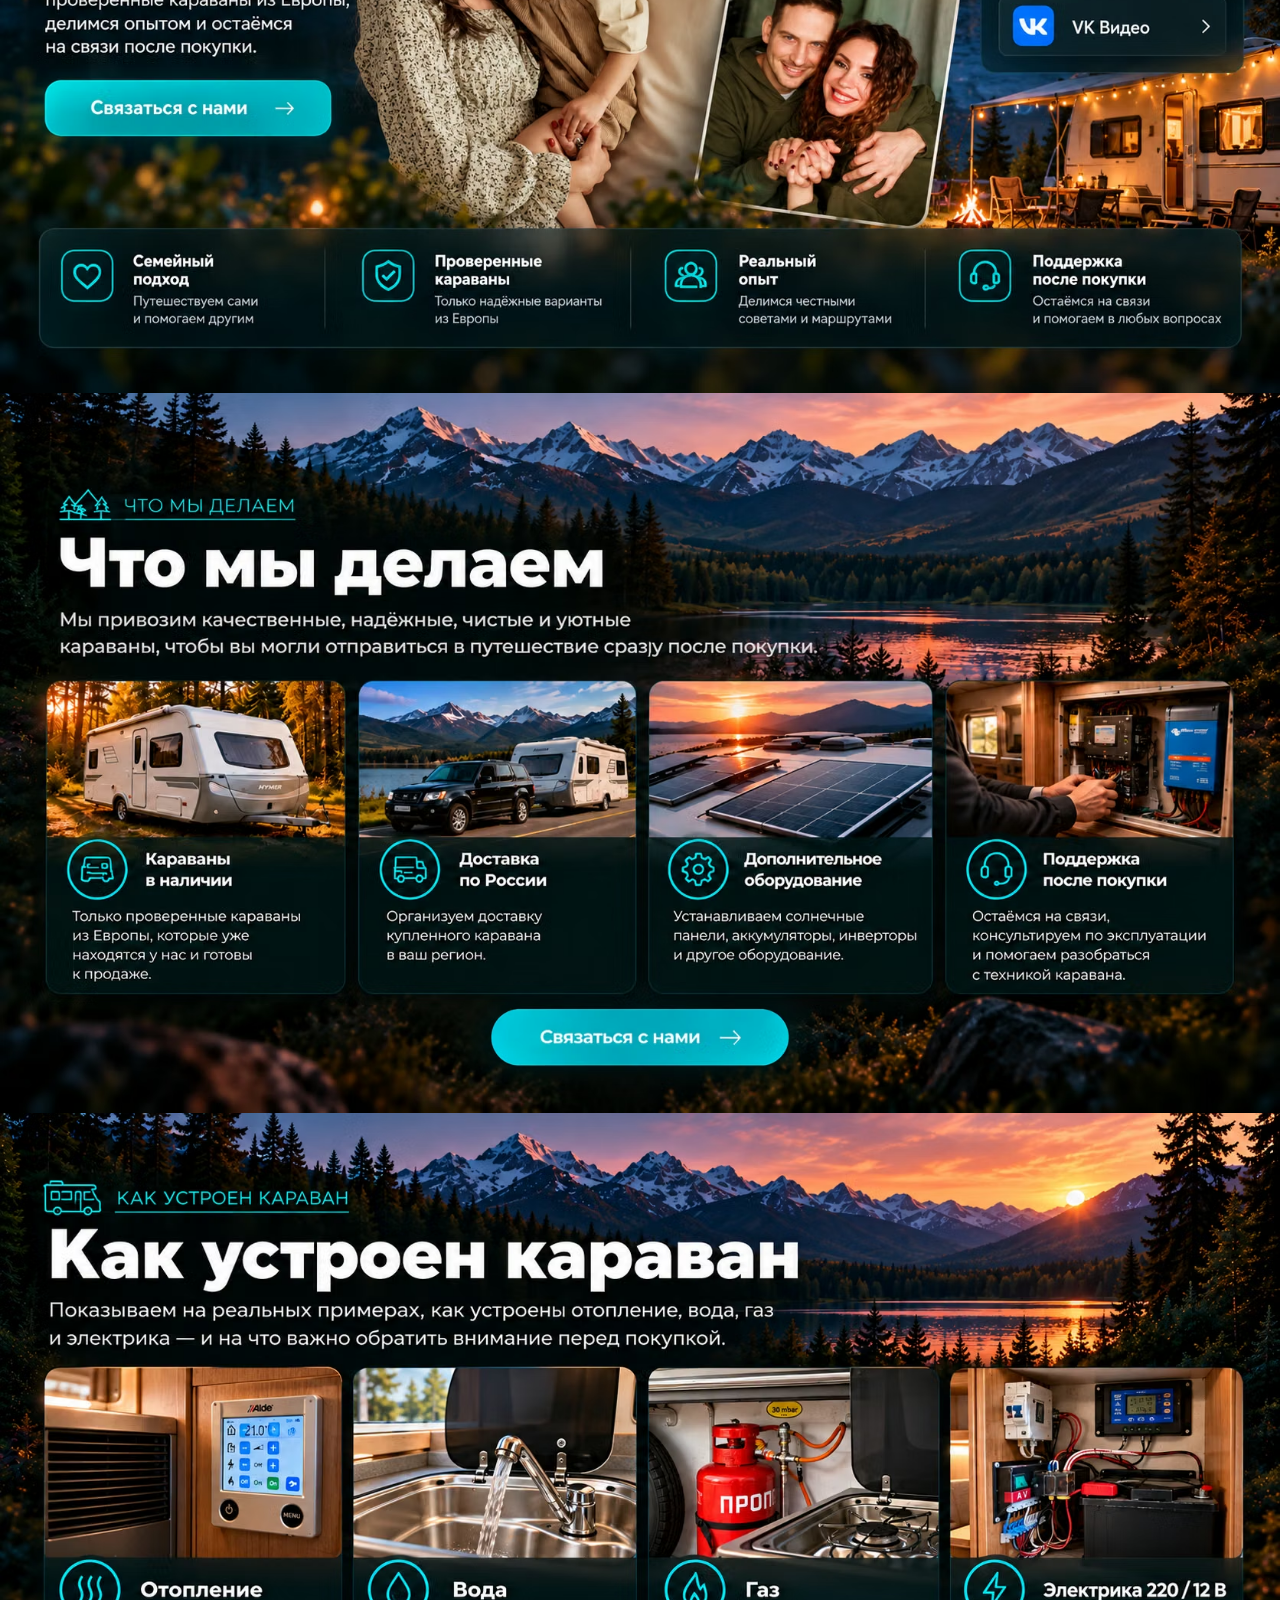
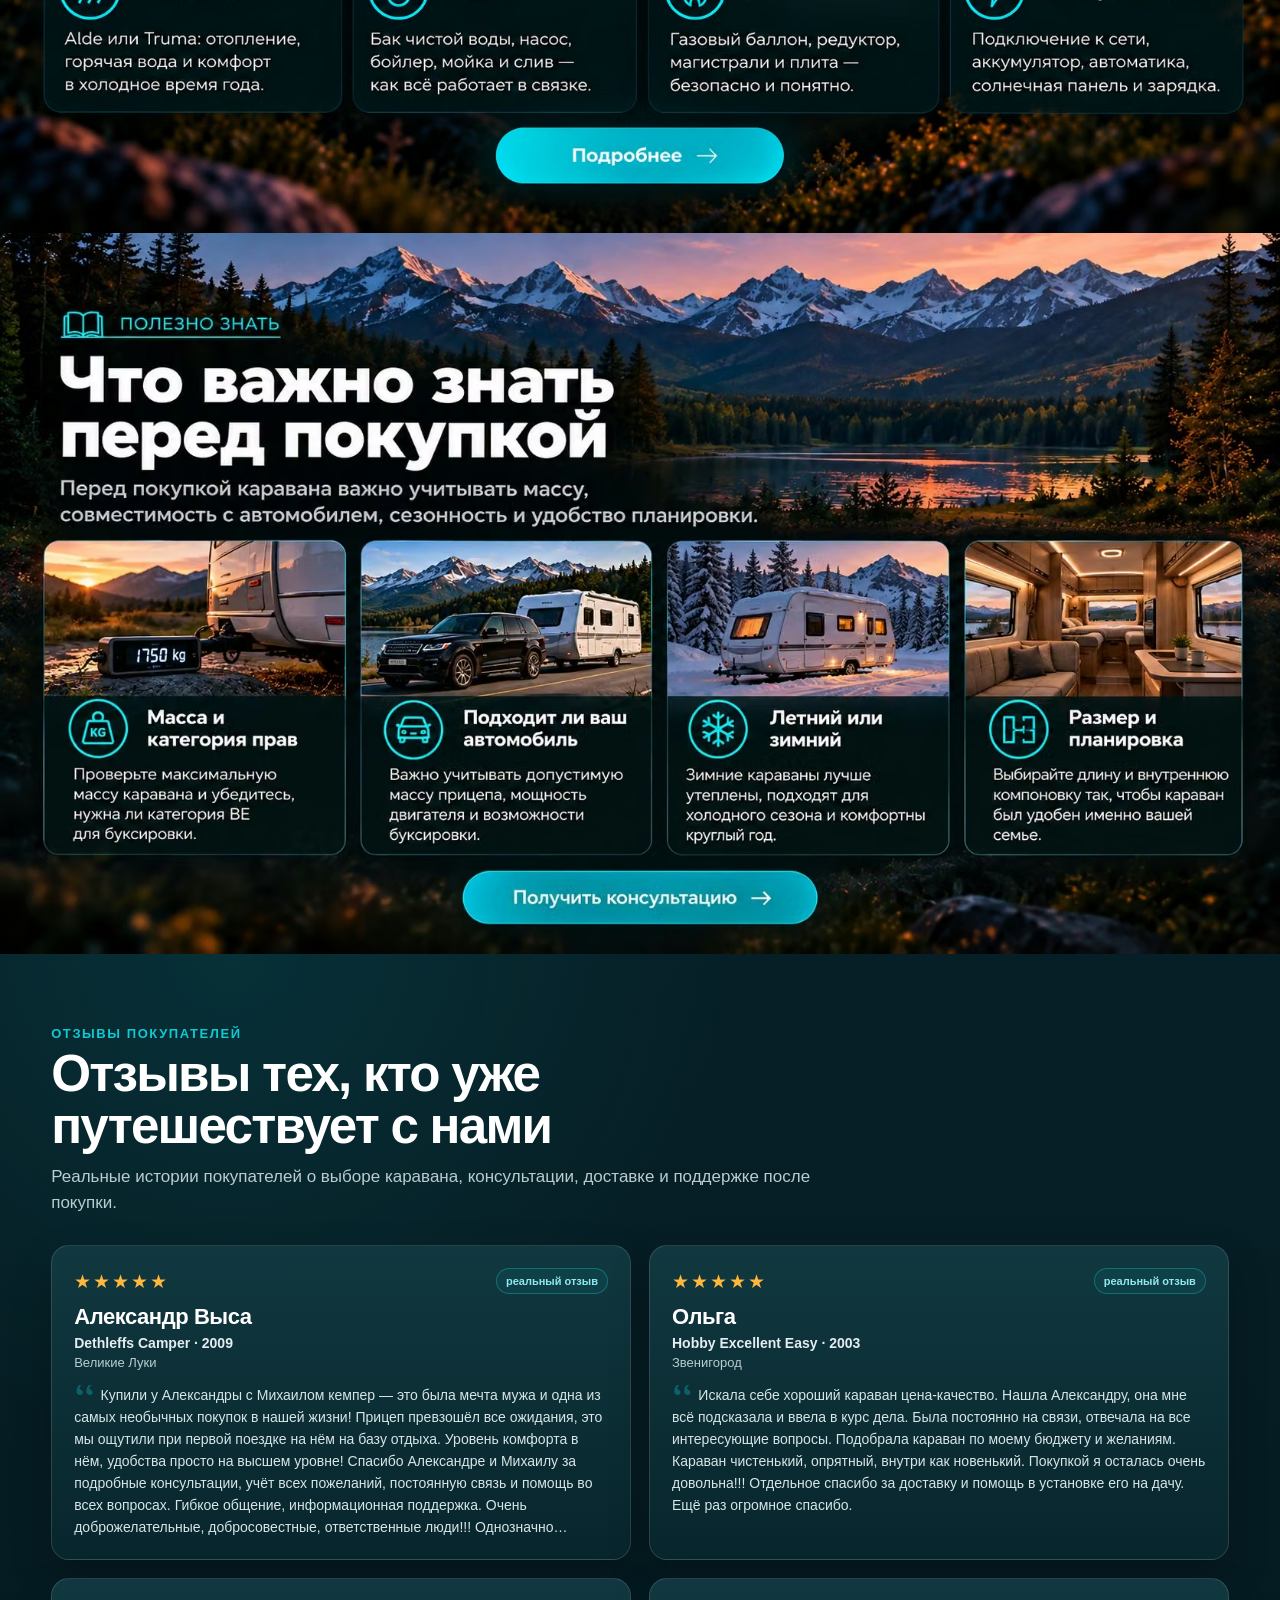
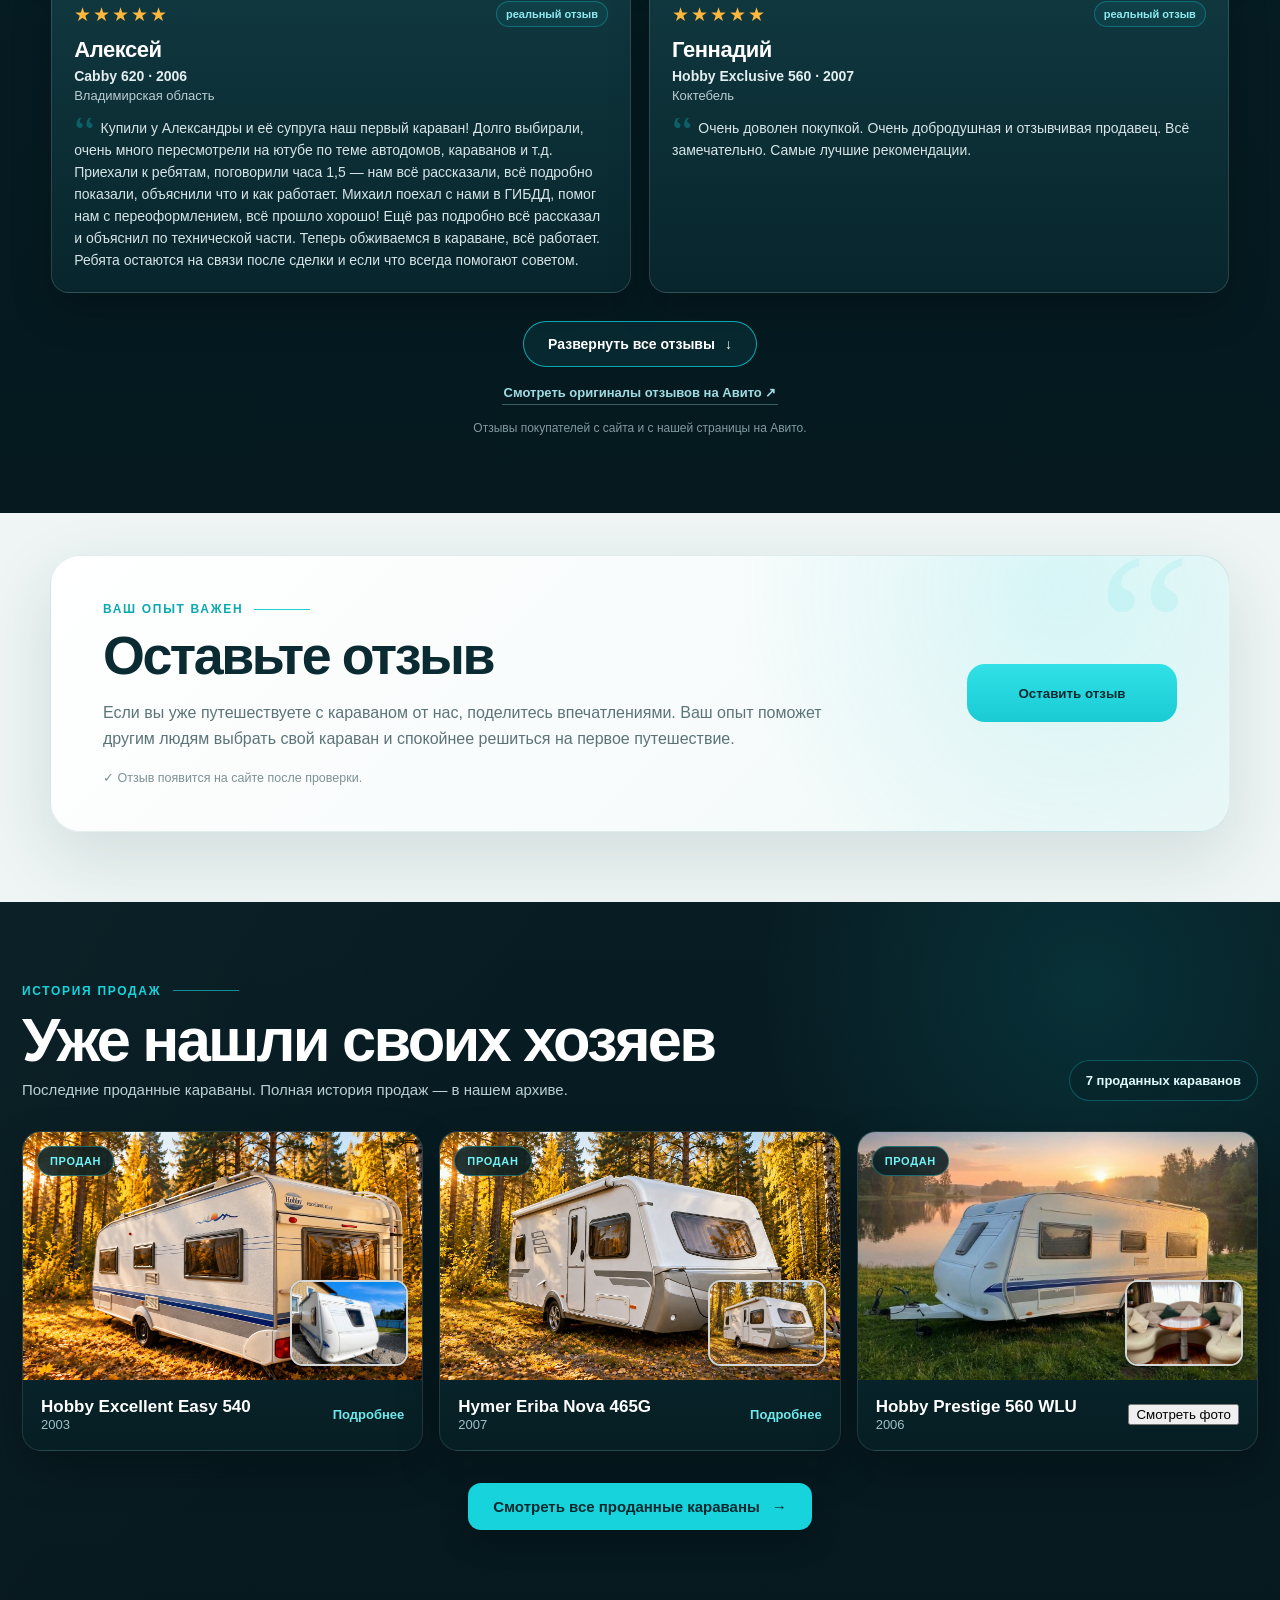
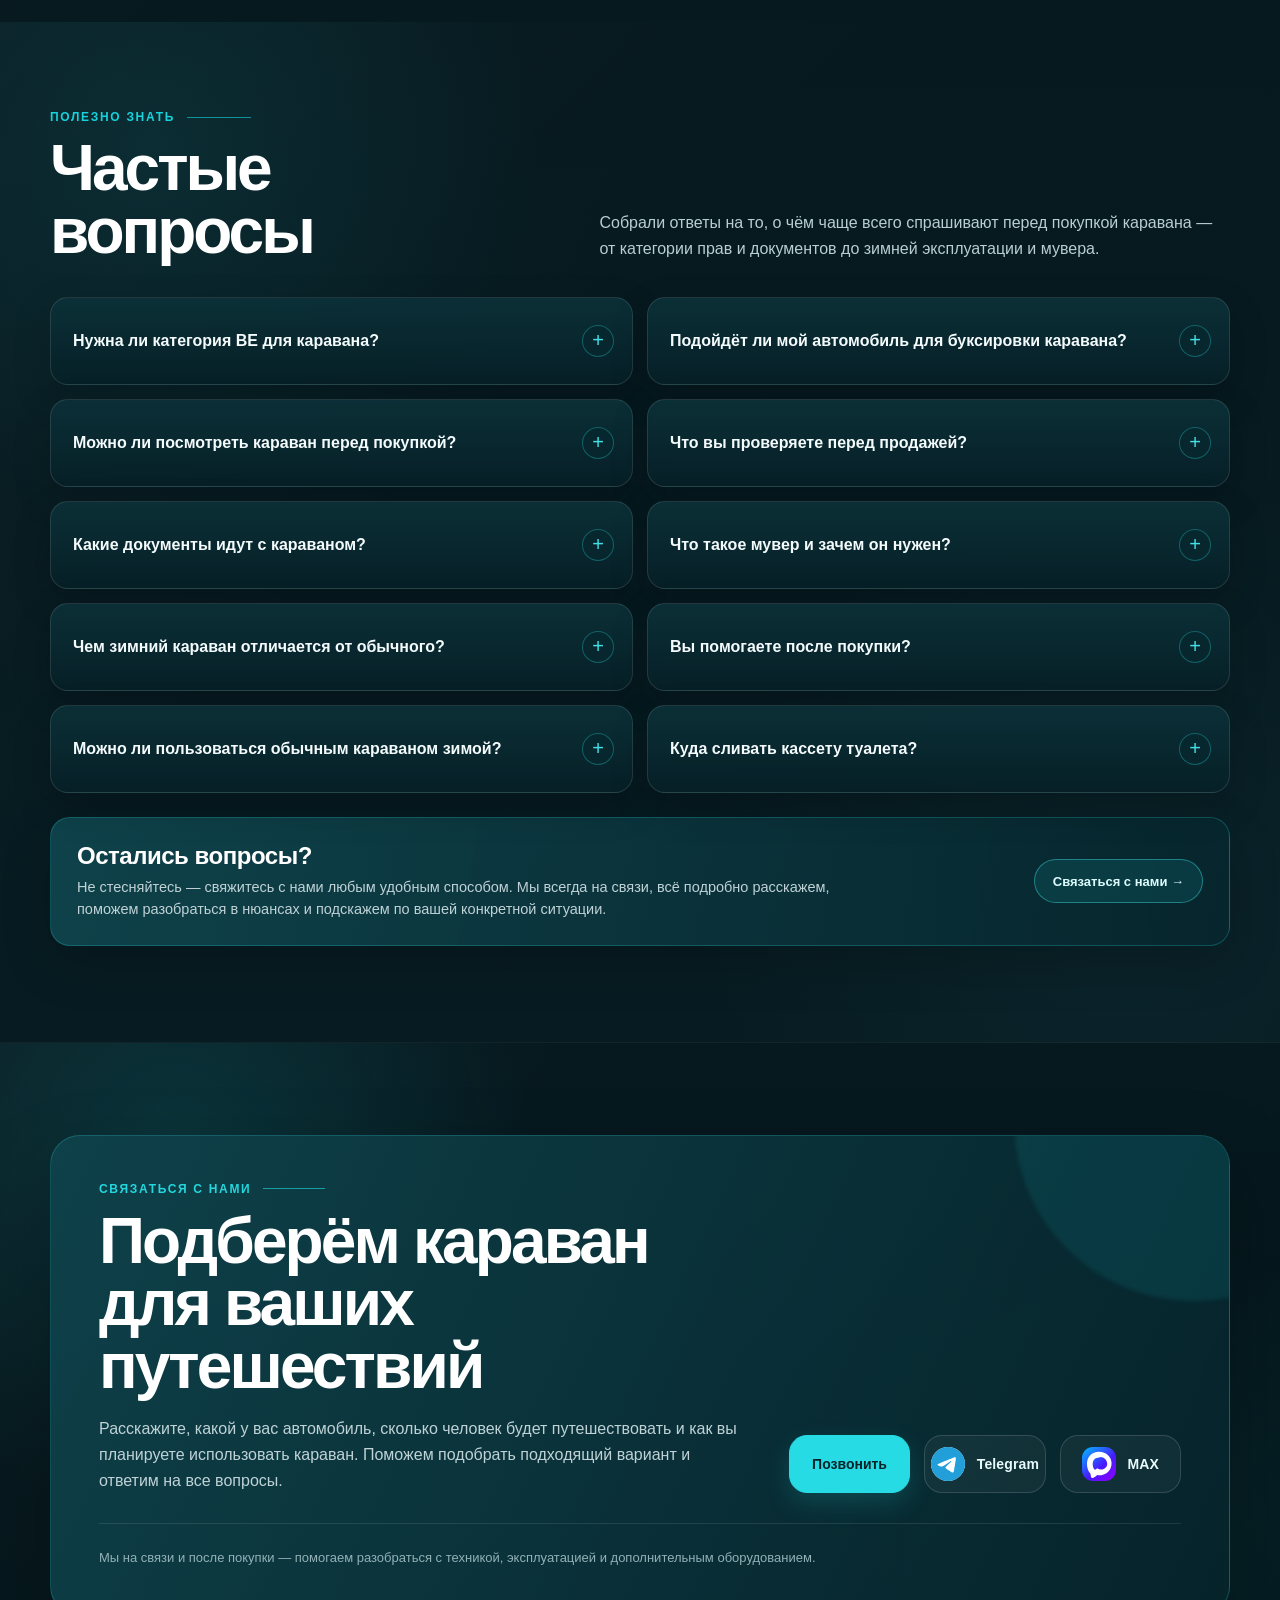
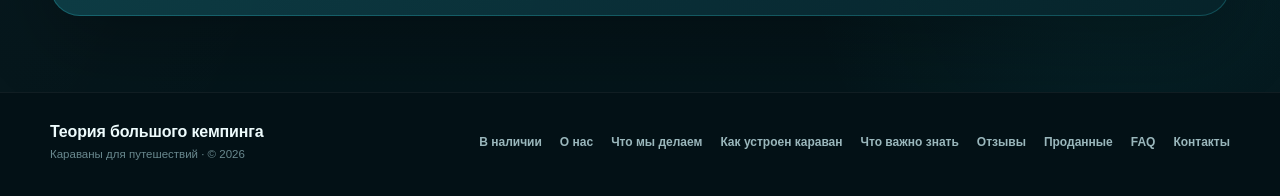
==== commit 7b16d568: "Use the approved front-view photo as LMC cover and first gallery image" ====
--- a/index.html
+++ b/index.html
@@ -2430,7 +2430,7 @@
 const stars=[...document.querySelectorAll('.tb-rv-star')],rating=document.getElementById('tbRvRating');stars.forEach(s=>s.onclick=()=>{rating.value=s.dataset.r;stars.forEach(q=>q.classList.toggle('active',+q.dataset.r<=+rating.value))});const photo=document.getElementById('tbRvPhoto');photo.onchange=()=>{if(photo.files[0]){document.getElementById('tbRvUploadTitle').textContent='Фотография выбрана';document.getElementById('tbRvUploadSub').textContent=photo.files[0].name}};
 const form=document.getElementById('tbRvForm'),err=document.getElementById('tbRvError'),submit=document.getElementById('tbRvSubmit');function fail(x){err.textContent=x;err.classList.add('show')}form.onsubmit=async e=>{e.preventDefault();err.classList.remove('show');if(!clab.value)return fail('Выберите караван.');if(!cid.value&&!manual.value.trim())return fail('Укажите модель каравана.');if(!rating.value)return fail('Поставьте оценку.');submit.disabled=true;submit.textContent='Отправляем…';try{const fd=new FormData;fd.append('name',document.getElementById('tbRvName').value.trim());fd.append('city',document.getElementById('tbRvCity').value.trim());fd.append('caravan_id',cid.value);fd.append('manual_caravan',manual.value.trim());fd.append('rating',rating.value);fd.append('review_text',document.getElementById('tbRvText').value.trim());fd.append('consent',document.getElementById('tbRvConsent').checked?'true':'false');fd.append('company_website',document.getElementById('tbRvHp').value);if(photo.files[0])fd.append('photo',photo.files[0]);const r=await fetch(U+'/functions/v1/submit-review',{method:'POST',headers:{apikey:K},body:fd});const j=await r.json().catch(()=>({}));if(!r.ok)throw Error(j.error||'Не удалось отправить отзыв.');document.getElementById('tbRvFormView').style.display='none';document.getElementById('tbRvSuccess').classList.add('show')}catch(x){fail(x.message||'Не удалось отправить отзыв.')}finally{submit.disabled=false;submit.textContent='Отправить отзыв'}};loadReviews();loadCaravans()})();</script>
 <script src="catalog-seed.js?v=20261109-sold"></script>
-<script src="catalog-data.js?v=20261109-kabe2"></script>
+<script src="catalog-data.js?v=20261111-lmc-front"></script>
 <script src="catalog-api.js?v=20261109-sold"></script>
 <script src="home-catalog.js?v=20261109-sold"></script>
 <script src="sold-history.js?v=20261109-archive"></script>
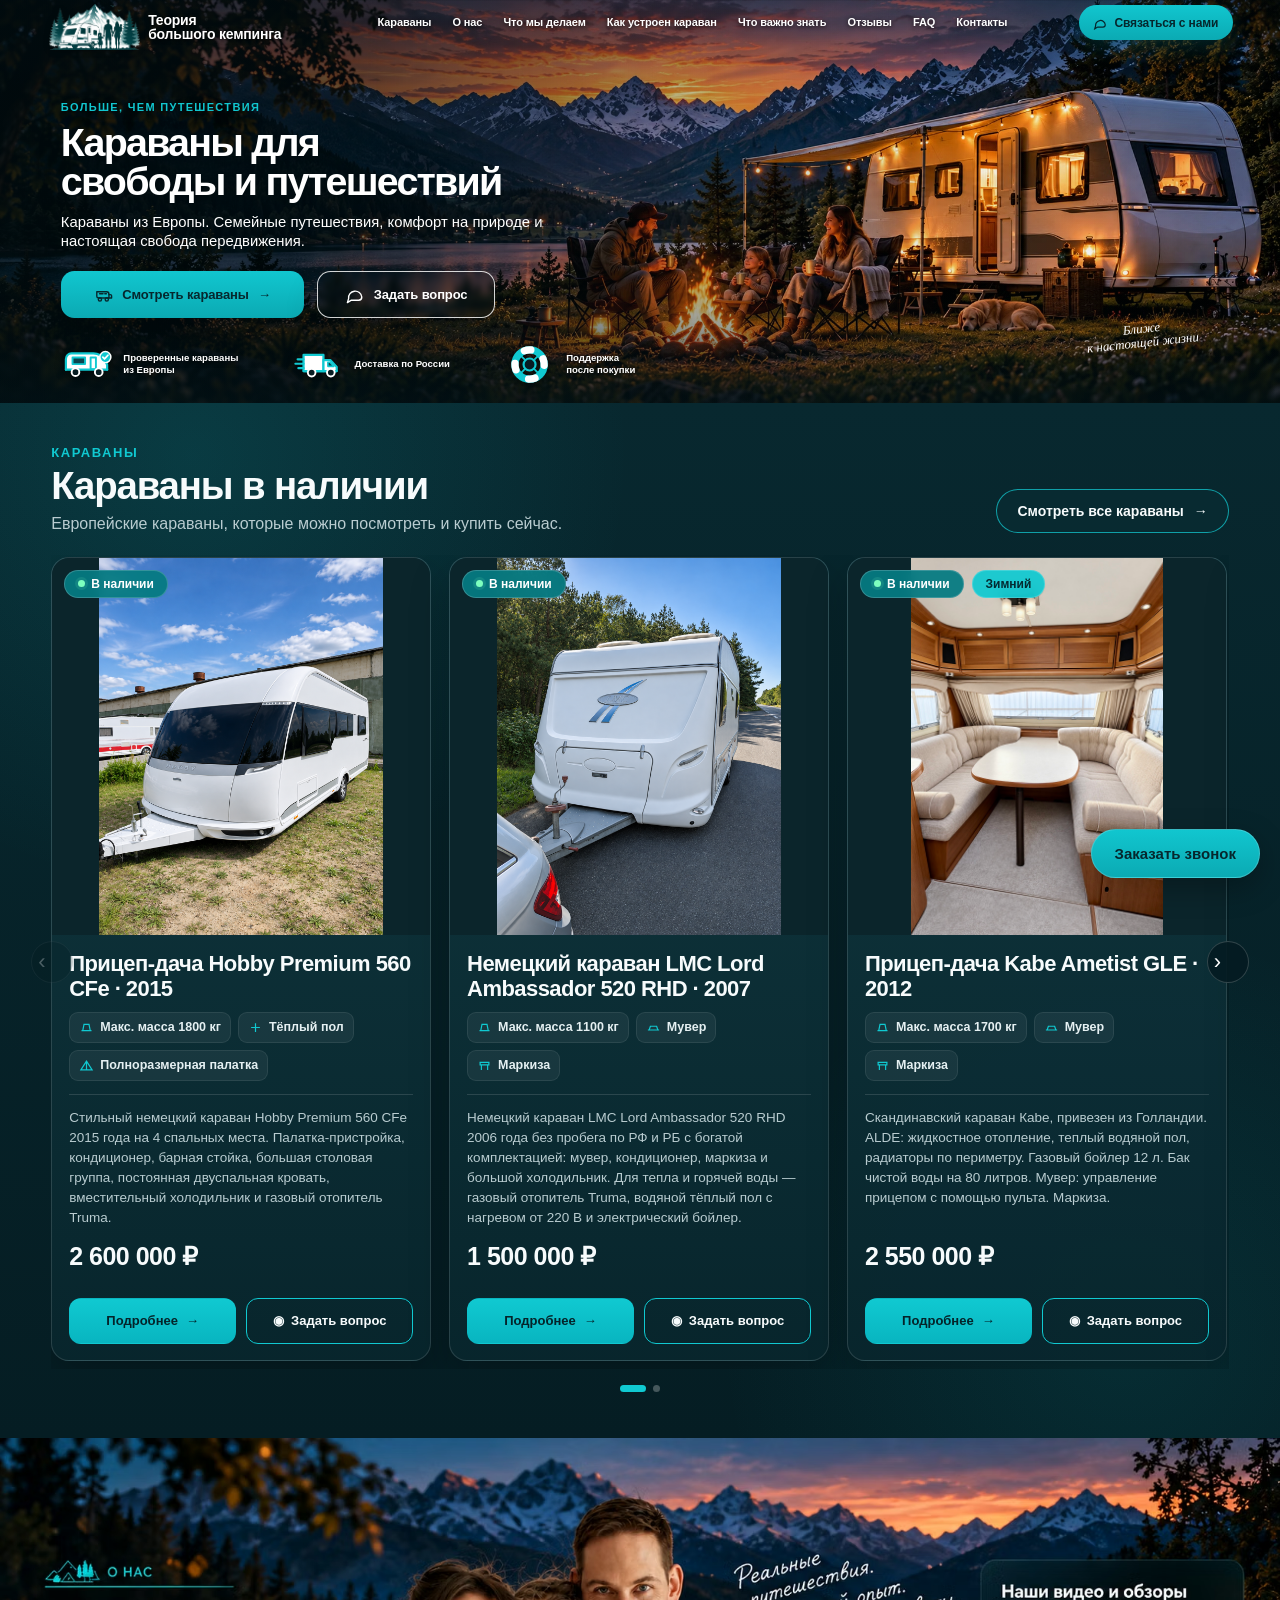
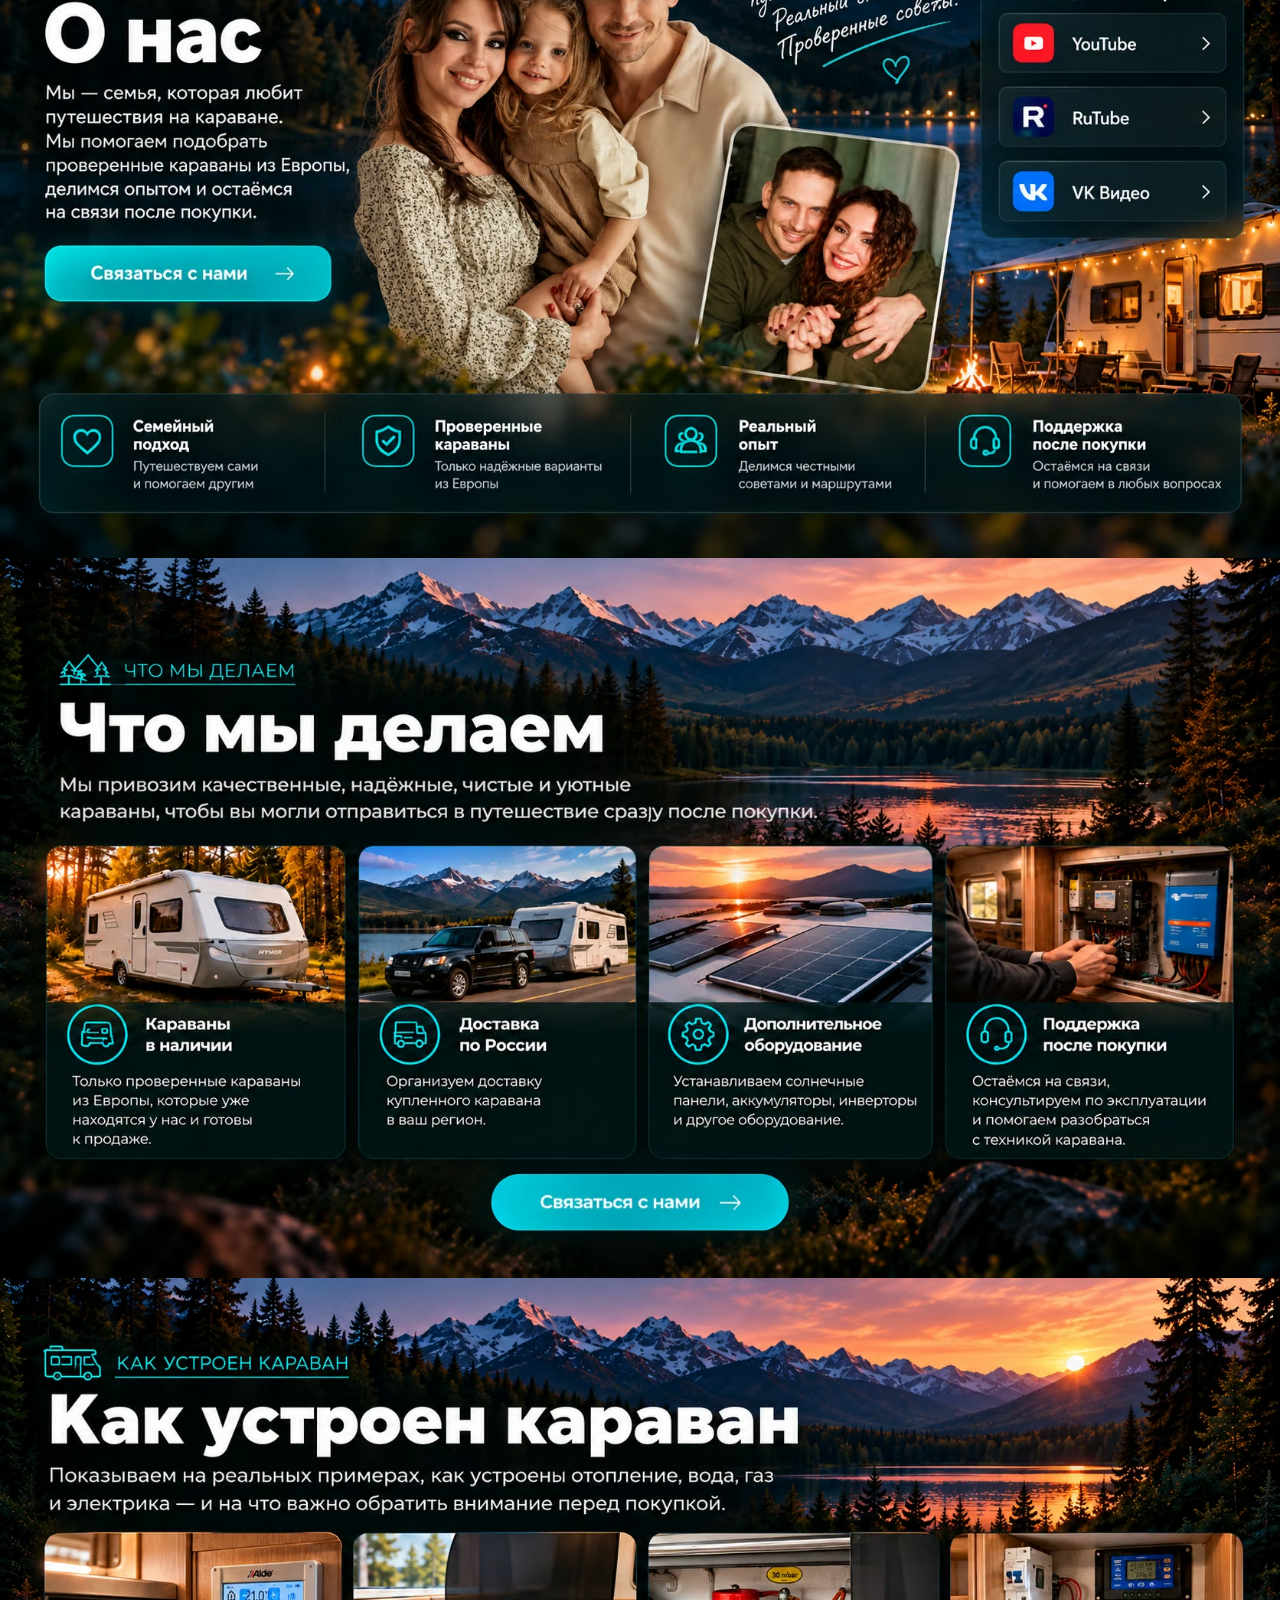
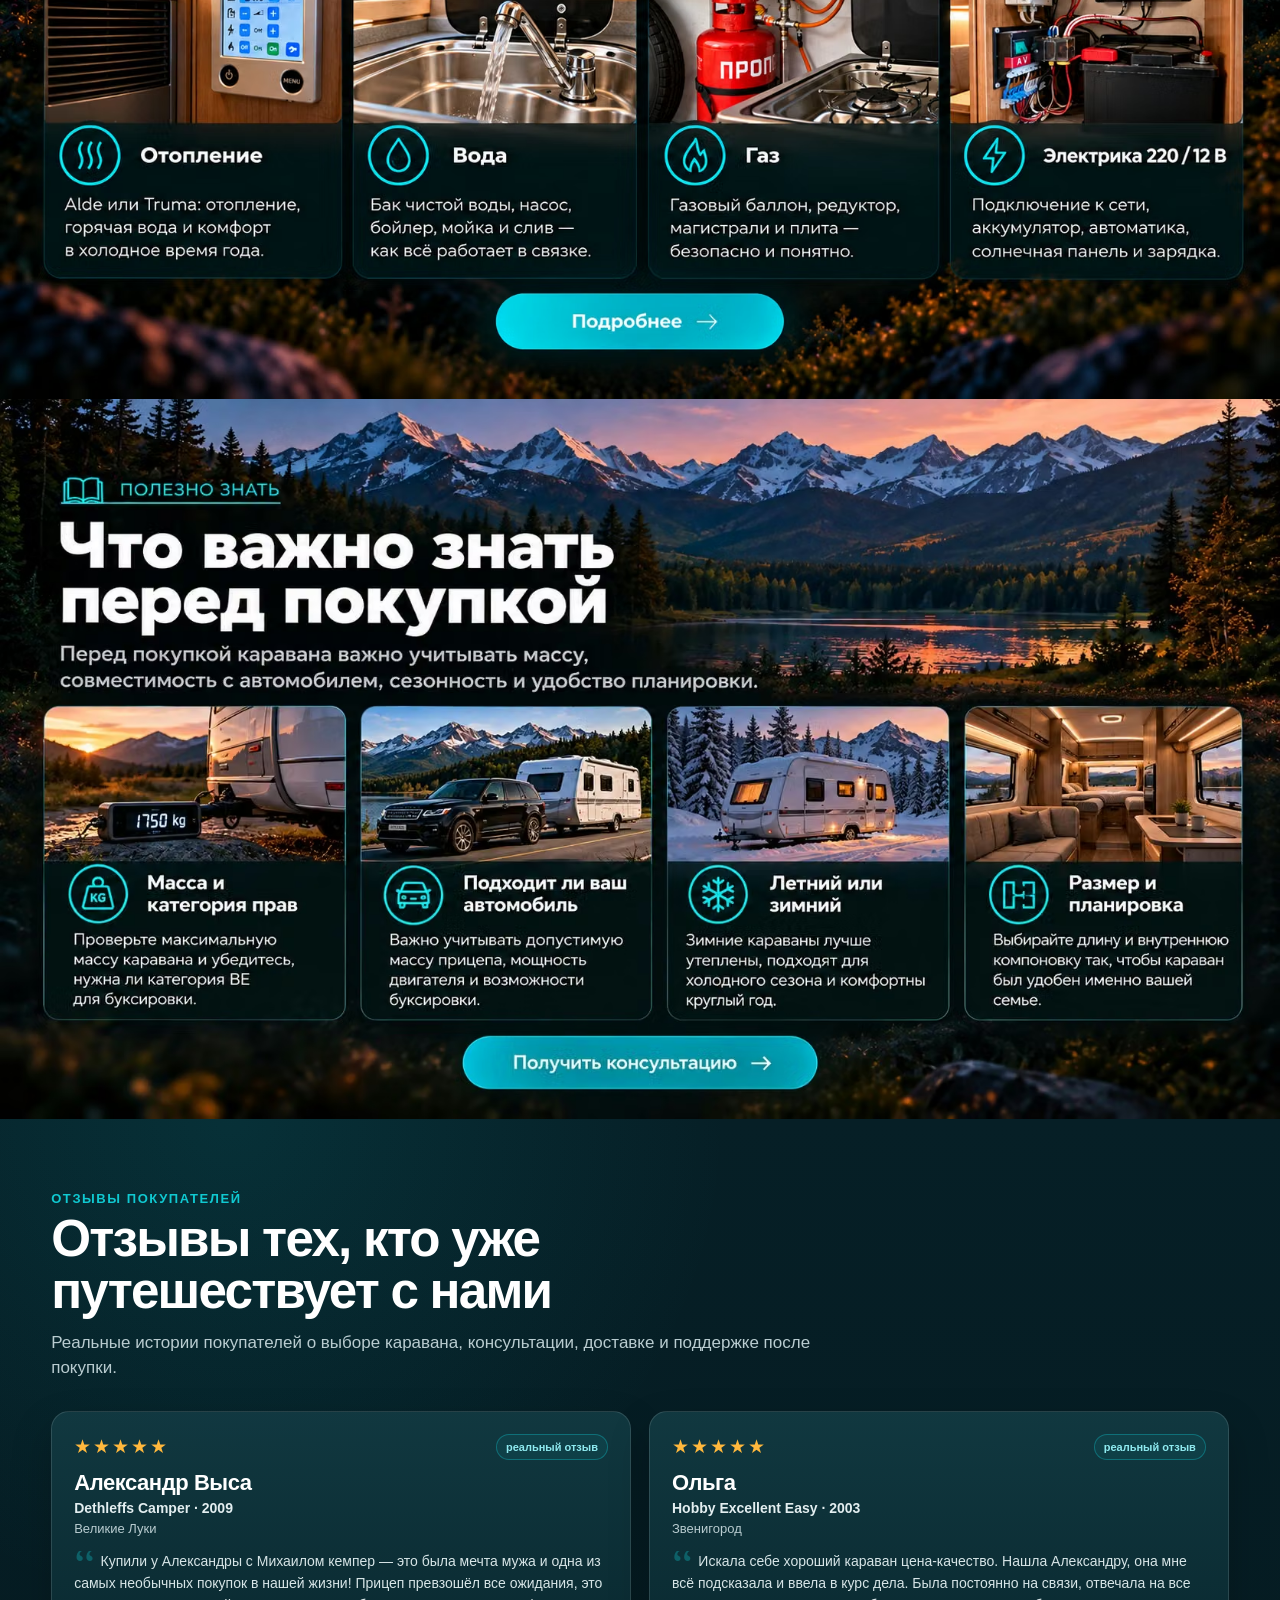
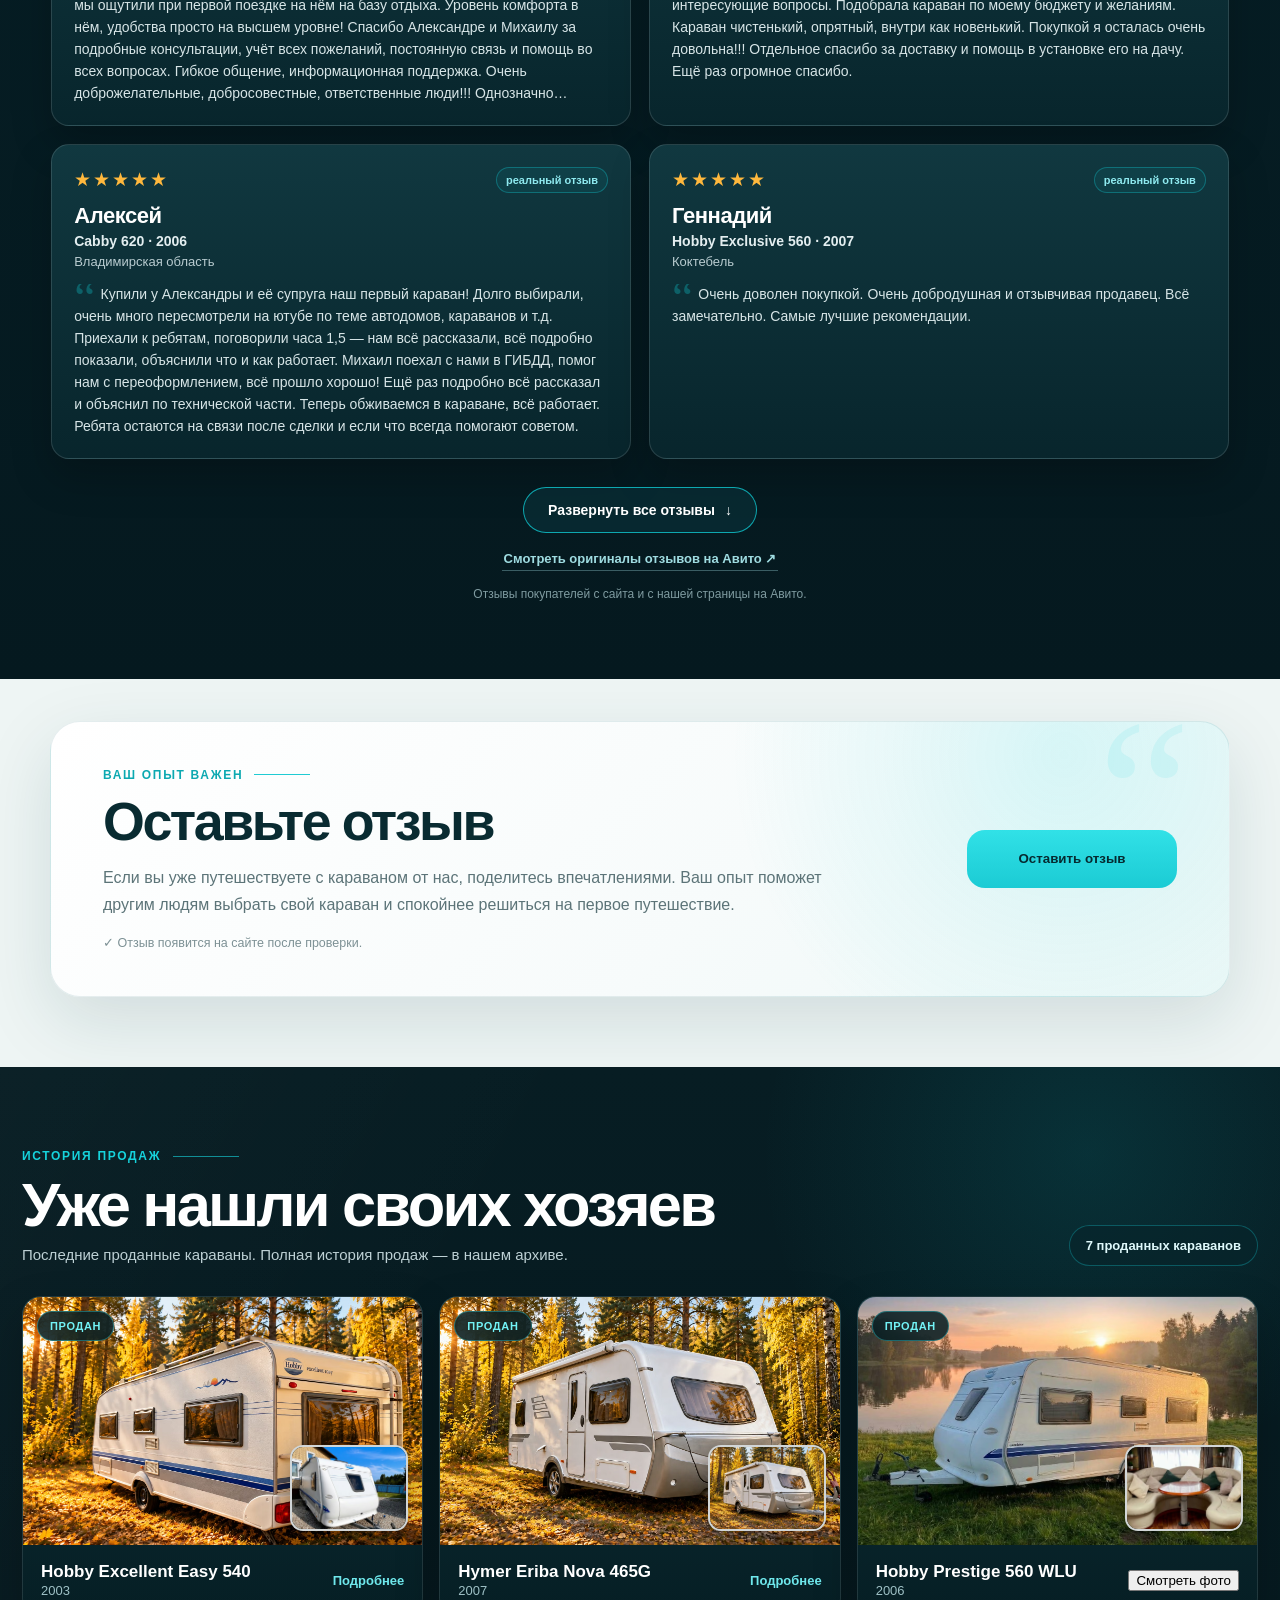
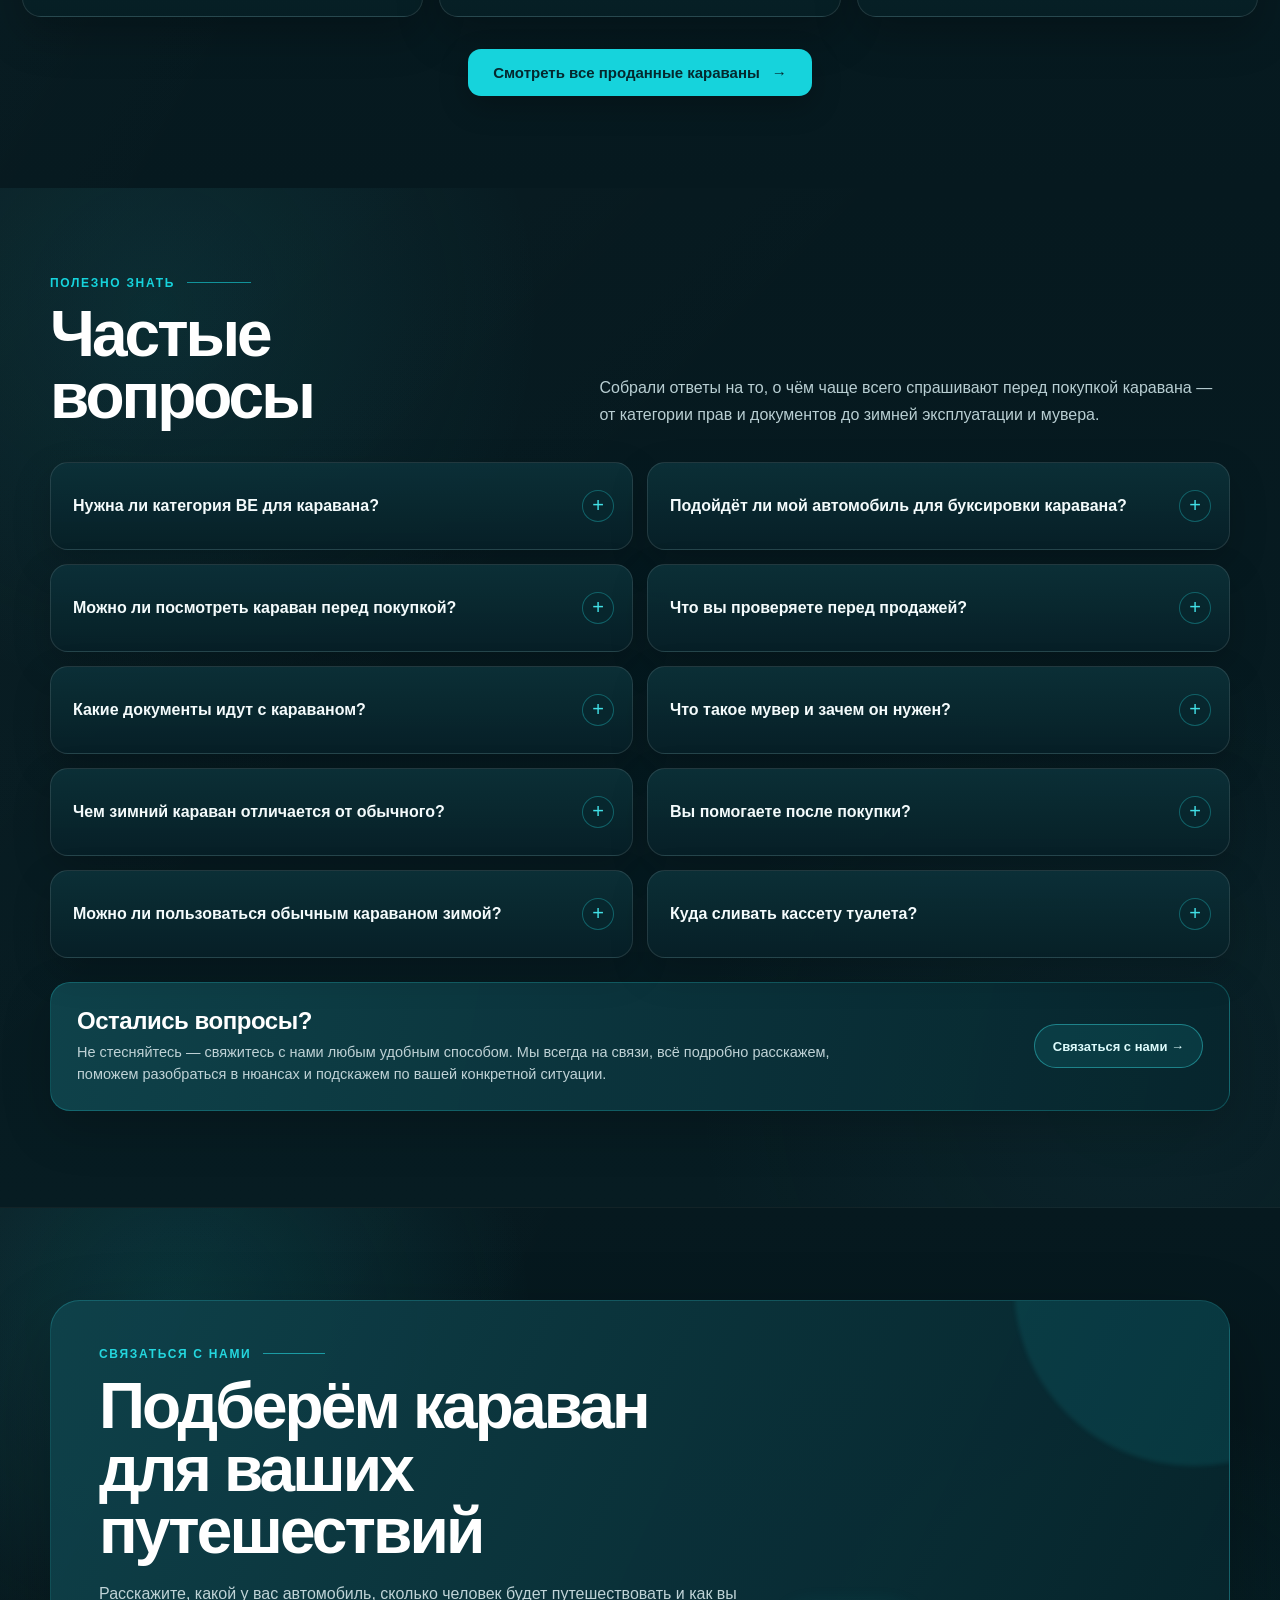
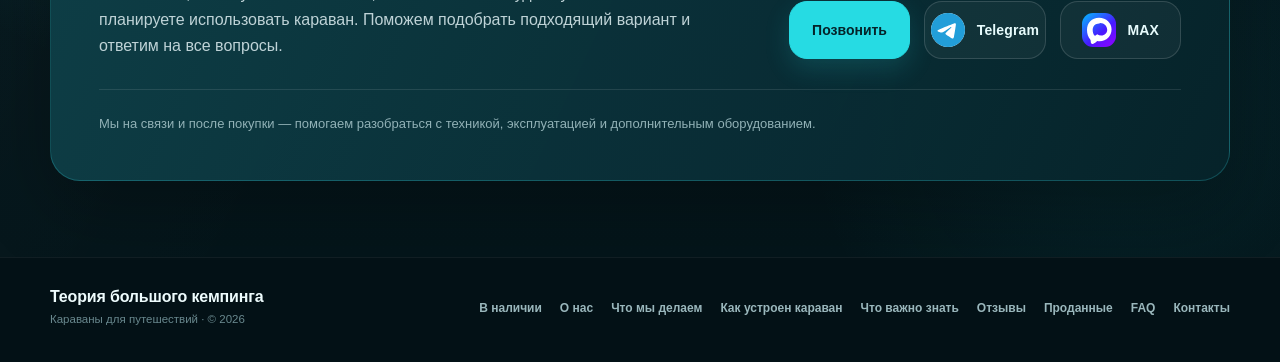
==== commit 9a3b1970: "Restore landscape photo presentation and fit portraits in square frames" ====
--- a/index.html
+++ b/index.html
@@ -290,7 +290,7 @@
 .stock-section .cards::-webkit-scrollbar{display:none}
 .stock-section .card{min-width:0;scroll-snap-align:start;border:1px solid var(--line);background:linear-gradient(180deg,rgba(17,57,65,.98),rgba(8,38,45,.98));border-radius:var(--radius);overflow:hidden;box-shadow:0 18px 40px rgba(0,0,0,.22);display:flex;flex-direction:column}
 .stock-section .photo{position:relative;aspect-ratio:16/9;background:#0a2026;overflow:hidden}
-.stock-section .photo img{width:100%;height:100%;display:block;object-fit:contain;object-position:center}
+.stock-section .photo img{width:100%;height:100%;display:block;object-fit:cover}
 .stock-section .badge-row{position:absolute;left:12px;top:12px;display:flex;gap:8px;flex-wrap:wrap}
 .stock-section .badge{display:inline-flex;align-items:center;gap:6px;width:auto;min-width:max-content;white-space:nowrap;border-radius:999px;padding:7px 13px;font-size:12px;line-height:1;font-weight:800;background:rgba(6,123,130,.94);color:#fff;border:1px solid rgba(255,255,255,.18);backdrop-filter:blur(6px)}
 .stock-section .badge.type-winter{background:rgba(18,201,209,.94);color:#042a30}
@@ -1854,6 +1854,7 @@
 }
 </style>
 <style>@media(max-width:900px){.hero .subtitle .tb-comfort-phrase{white-space:nowrap}}</style>
+<link rel="stylesheet" href="portrait-fit.css?v=20261111-square-1">
 </head>
 <body>
 <section class="hero" id="home">
@@ -2430,6 +2431,7 @@
 const stars=[...document.querySelectorAll('.tb-rv-star')],rating=document.getElementById('tbRvRating');stars.forEach(s=>s.onclick=()=>{rating.value=s.dataset.r;stars.forEach(q=>q.classList.toggle('active',+q.dataset.r<=+rating.value))});const photo=document.getElementById('tbRvPhoto');photo.onchange=()=>{if(photo.files[0]){document.getElementById('tbRvUploadTitle').textContent='Фотография выбрана';document.getElementById('tbRvUploadSub').textContent=photo.files[0].name}};
 const form=document.getElementById('tbRvForm'),err=document.getElementById('tbRvError'),submit=document.getElementById('tbRvSubmit');function fail(x){err.textContent=x;err.classList.add('show')}form.onsubmit=async e=>{e.preventDefault();err.classList.remove('show');if(!clab.value)return fail('Выберите караван.');if(!cid.value&&!manual.value.trim())return fail('Укажите модель каравана.');if(!rating.value)return fail('Поставьте оценку.');submit.disabled=true;submit.textContent='Отправляем…';try{const fd=new FormData;fd.append('name',document.getElementById('tbRvName').value.trim());fd.append('city',document.getElementById('tbRvCity').value.trim());fd.append('caravan_id',cid.value);fd.append('manual_caravan',manual.value.trim());fd.append('rating',rating.value);fd.append('review_text',document.getElementById('tbRvText').value.trim());fd.append('consent',document.getElementById('tbRvConsent').checked?'true':'false');fd.append('company_website',document.getElementById('tbRvHp').value);if(photo.files[0])fd.append('photo',photo.files[0]);const r=await fetch(U+'/functions/v1/submit-review',{method:'POST',headers:{apikey:K},body:fd});const j=await r.json().catch(()=>({}));if(!r.ok)throw Error(j.error||'Не удалось отправить отзыв.');document.getElementById('tbRvFormView').style.display='none';document.getElementById('tbRvSuccess').classList.add('show')}catch(x){fail(x.message||'Не удалось отправить отзыв.')}finally{submit.disabled=false;submit.textContent='Отправить отзыв'}};loadReviews();loadCaravans()})();</script>
 <script src="catalog-seed.js?v=20261109-sold"></script>
+<script src="portrait-fit.js?v=20261111-square-1"></script>
 <script src="catalog-data.js?v=20261111-lmc-front"></script>
 <script src="catalog-api.js?v=20261109-sold"></script>
 <script src="home-catalog.js?v=20261109-sold"></script>
--- a/portrait-fit.css
+++ b/portrait-fit.css
@@ -0,0 +1,12 @@
+/* Portrait source files remain intact and are letterboxed in square frames. */
+#caravanCards .photo.tb-portrait-frame,
+.similar-photo.tb-portrait-frame,
+.thumb.tb-portrait-frame,
+.gallery-viewport.tb-portrait-frame{aspect-ratio:1/1!important;height:auto!important;min-height:0!important;max-height:none!important;background:#0b252b!important}
+.card-media.tb-portrait-frame{aspect-ratio:1/1!important;min-height:0!important;background:#0b252b!important}
+.tb-portrait-frame img.tb-portrait-photo{object-fit:contain!important;object-position:center!important;transform:none!important}
+#galleryViewport.tb-portrait-frame .gallery-slide img{object-fit:contain!important;object-position:center!important;transform:none!important}
+/* Give fullscreen images explicit bounds and room around all four edges. */
+.gallery-lightbox-image{box-sizing:border-box!important;width:100%!important;height:100%!important;max-width:100%!important;max-height:100%!important;padding:40px 70px!important;object-fit:contain!important}
+.gallery-lightbox-image.tb-portrait-photo{width:min(calc(100vw - 32px),calc(100dvh - 96px))!important;height:min(calc(100vw - 32px),calc(100dvh - 96px))!important;padding:0!important;background:#0b252b!important}
+@media(max-width:767px){.gallery-lightbox-image{padding:52px 16px!important}}
